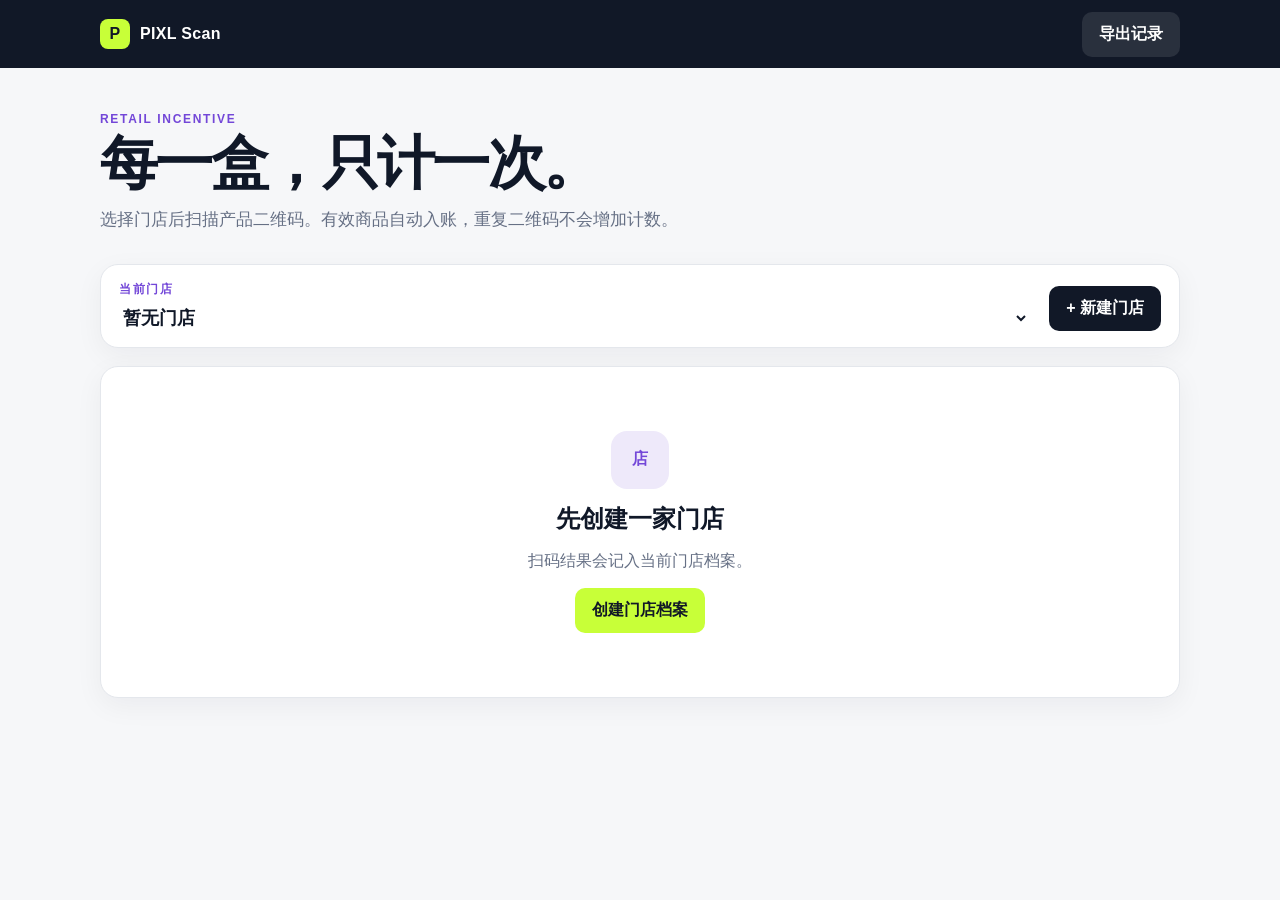
==== 门店扫码.html @ d9645448 "Rename standalone scanner page" ====
<!doctype html>
<html lang="zh-CN">
  <head>
    <meta charset="UTF-8" />
    <meta name="viewport" content="width=device-width, initial-scale=1, viewport-fit=cover" />
    <meta name="theme-color" content="#111827" />
    <title>门店扫码 - 单文件版</title>
    <style>
:root { color-scheme: light; --ink:#101828; --muted:#667085; --line:#e4e7ec; --paper:#fff; --wash:#f6f7f9; --lime:#c8ff38; --purple:#7347d8; --success:#087a52; --danger:#b42318; font-family: Inter, "Segoe UI", "Microsoft YaHei", sans-serif; }
* { box-sizing:border-box; }
body { margin:0; color:var(--ink); background:var(--wash); }
button,input,select { font:inherit; }
button { cursor:pointer; }
.topbar { height:68px; padding:0 max(20px,calc((100vw - 1080px)/2)); display:flex; align-items:center; justify-content:space-between; background:#111827; color:white; }
.brand { display:flex; align-items:center; gap:10px; font-weight:750; letter-spacing:.02em; }
.brand-mark { display:grid; place-items:center; width:30px; height:30px; background:var(--lime); color:#111827; border-radius:8px; font-weight:900; }
.shell { width:min(1080px,calc(100% - 32px)); margin:0 auto; padding:44px 0 72px; }
.hero { max-width:660px; margin-bottom:30px; }
.eyebrow,.label { display:block; margin:0 0 7px; color:var(--purple); font-size:12px; font-weight:800; letter-spacing:.14em; text-transform:uppercase; }
.hero h1 { margin:0 0 12px; font-size:clamp(34px,6vw,58px); line-height:1.05; letter-spacing:-.045em; }
.hero p:last-child { margin:0; color:var(--muted); font-size:17px; line-height:1.65; }
.card { background:var(--paper); border:1px solid var(--line); border-radius:18px; box-shadow:0 8px 28px rgba(16,24,40,.05); }
.store-panel { padding:16px 18px; display:flex; align-items:end; justify-content:space-between; gap:20px; margin-bottom:18px; }
.store-panel>div { flex:1; }
select { width:100%; border:0; padding:2px 30px 2px 0; color:var(--ink); background:transparent; font-weight:750; font-size:18px; outline:none; }
.primary-button,.secondary-button,.quiet-button { border:0; border-radius:10px; padding:12px 17px; font-weight:750; }
.primary-button { color:#111827; background:var(--lime); }
.secondary-button { color:white; background:#111827; }
.quiet-button { color:inherit; background:rgba(255,255,255,.1); }
.full { width:100%; margin-top:12px; padding:15px; }
.empty-state { padding:64px 24px; text-align:center; }
.empty-state h2 { margin:14px 0 6px; }.empty-state p { color:var(--muted); }.empty-icon { margin:auto; display:grid; place-items:center; width:58px; height:58px; border-radius:16px; background:#eee9fa; color:var(--purple); font-weight:800; }
.stats-grid { display:grid; grid-template-columns:repeat(3,1fr); gap:14px; margin-bottom:14px; }
.stat { padding:22px; }.stat span { color:var(--muted); font-size:14px; }.stat strong { display:inline-block; margin:10px 5px 0 0; font-size:36px; letter-spacing:-.04em; }.stat small { color:var(--muted); }
.scanner-card,.records-card { padding:24px; margin-bottom:14px; }
.section-heading { display:flex; justify-content:space-between; align-items:center; gap:14px; margin-bottom:18px; }
.section-heading h2 { margin:0; font-size:22px; }.status-pill { padding:7px 10px; border-radius:999px; color:var(--muted); background:#f2f4f7; font-size:12px; font-weight:750; }.status-pill.live { background:#e7f8ef; color:var(--success); }
.camera-frame { position:relative; overflow:hidden; aspect-ratio:16/9; min-height:260px; border-radius:14px; background:#111827; }
#camera { width:100%; height:100%; object-fit:cover; }
.camera-placeholder { position:absolute; inset:0; display:grid; place-content:center; justify-items:center; color:#d0d5dd; text-align:center; }.camera-placeholder[hidden] { display:none; }.camera-icon { width:54px; height:40px; border:3px solid #98a2b3; border-radius:10px; position:relative; }.camera-icon:before { content:""; position:absolute; width:16px; height:16px; border:3px solid #98a2b3; border-radius:50%; left:16px; top:9px; }.camera-icon:after { content:""; position:absolute; width:20px; height:7px; background:#98a2b3; border-radius:5px 5px 0 0; left:14px; top:-9px; }
.scan-window { pointer-events:none; position:absolute; width:min(58%,280px); aspect-ratio:1; top:50%; left:50%; transform:translate(-50%,-50%); border:2px solid rgba(255,255,255,.28); border-radius:18px; }.scan-window:before,.scan-window:after,.scan-window i:before,.scan-window i:after { content:""; position:absolute; width:32px; height:32px; border-color:var(--lime); border-style:solid; }.scan-window:before { top:-2px; left:-2px; border-width:4px 0 0 4px; border-radius:16px 0 0; }.scan-window:after { top:-2px; right:-2px; border-width:4px 4px 0 0; border-radius:0 16px 0 0; }.scan-window i:before { bottom:-2px; left:-2px; border-width:0 0 4px 4px; border-radius:0 0 0 16px; }.scan-window i:after { bottom:-2px; right:-2px; border-width:0 4px 4px 0; border-radius:0 0 16px; }
.feedback { display:flex; justify-content:space-between; gap:10px; margin-top:12px; padding:13px 15px; border-radius:10px; font-size:14px; }.feedback span { color:inherit; opacity:.8; text-align:right; }.feedback.neutral { background:#f2f4f7; color:var(--muted); }.feedback.success { background:#e7f8ef; color:var(--success); }.feedback.error { background:#feeceb; color:var(--danger); }.feedback.duplicate { background:#fff4dc; color:#92400e; }
.manual-entry { margin-top:13px; color:var(--muted); font-size:13px; }.manual-entry summary { cursor:pointer; }.manual-entry form { display:flex; gap:8px; margin-top:10px; }.manual-entry input { flex:1; min-width:0; border:1px solid var(--line); border-radius:10px; padding:12px; }
.text-button,.close-button { border:0; color:var(--purple); background:transparent; font-weight:700; }.store-meta { margin:-8px 0 18px; color:var(--muted); font-size:14px; }
.table-wrap { overflow-x:auto; } table { width:100%; border-collapse:collapse; font-size:14px; } th { color:var(--muted); font-size:12px; text-align:left; font-weight:650; } th,td { padding:13px 10px; border-bottom:1px solid #f0f1f3; white-space:nowrap; } td strong,td small { display:block; } td small { margin-top:3px; color:var(--muted); }.no-records { padding:28px; color:var(--muted); text-align:center; }
dialog { width:min(520px,calc(100% - 28px)); padding:0; border:0; border-radius:18px; box-shadow:0 24px 70px rgba(16,24,40,.25); } dialog::backdrop { background:rgba(16,24,40,.6); backdrop-filter:blur(3px); } dialog form { padding:26px; }.dialog-heading { display:flex; justify-content:space-between; align-items:flex-start; margin-bottom:20px; }.dialog-heading h2 { margin:0; }.close-button { color:var(--muted); font-size:28px; line-height:1; } dialog label { display:block; margin:13px 0; color:#344054; font-size:13px; font-weight:650; } dialog input { width:100%; margin-top:6px; padding:12px 13px; border:1px solid #d0d5dd; border-radius:9px; outline:none; } dialog input:focus { border-color:var(--purple); box-shadow:0 0 0 3px #eee9fa; }.dialog-actions { display:flex; justify-content:flex-end; gap:10px; margin-top:22px; }.dialog-actions .quiet-button { color:var(--muted); background:#f2f4f7; }.fatal { padding:80px 24px; text-align:center; }
@media (max-width:680px) { .shell { width:min(100% - 22px,1080px); padding-top:28px; }.topbar { padding:0 14px; }.stats-grid { grid-template-columns:1fr 1fr 1fr; gap:8px; }.stat { padding:15px 12px; }.stat strong { font-size:27px; }.stat span { font-size:12px; }.scanner-card,.records-card { padding:16px; }.camera-frame { min-height:300px; aspect-ratio:3/4; }.store-panel { align-items:center; }.store-panel .secondary-button { padding:10px 12px; white-space:nowrap; }.feedback { flex-direction:column; }.feedback span { text-align:left; }.manual-entry form { flex-direction:column; } }

    </style>
  </head>
  <body>
    <header class="topbar">
      <div class="brand"><span class="brand-mark">P</span><span>PIXL Scan</span></div>
      <button id="export-button" class="quiet-button" type="button">导出记录</button>
    </header>

    <main class="shell">
      <section class="hero">
        <p class="eyebrow">RETAIL INCENTIVE</p>
        <h1>每一盒，只计一次。</h1>
        <p>选择门店后扫描产品二维码。有效商品自动入账，重复二维码不会增加计数。</p>
      </section>

      <section class="store-panel card">
        <div>
          <span class="label">当前门店</span>
          <select id="store-select" aria-label="选择门店"></select>
        </div>
        <button id="new-store-button" class="secondary-button" type="button">+ 新建门店</button>
      </section>

      <section id="empty-state" class="empty-state card">
        <div class="empty-icon">店</div>
        <h2>先创建一家门店</h2>
        <p>扫码结果会记入当前门店档案。</p>
        <button id="empty-new-store" class="primary-button" type="button">创建门店档案</button>
      </section>

      <div id="workspace" hidden>
        <section class="stats-grid">
          <article class="stat card"><span>有效扫码</span><strong id="total-count">0</strong><small>盒</small></article>
          <article class="stat card"><span>今日新增</span><strong id="today-count">0</strong><small>盒</small></article>
          <article class="stat card"><span>产品种类</span><strong id="product-count">0</strong><small>类</small></article>
        </section>

        <section class="scanner-card card">
          <div class="section-heading">
            <div><span class="label">二维码扫描</span><h2 id="scanner-title">准备扫描</h2></div>
            <span id="camera-status" class="status-pill">相机未启动</span>
          </div>
          <div class="camera-frame">
            <video id="camera" playsinline muted></video>
            <div class="scan-window" aria-hidden="true"><i></i></div>
            <div id="camera-placeholder" class="camera-placeholder">
              <div class="camera-icon"></div><p>点击下方按钮开启后置相机</p>
            </div>
          </div>
          <div id="scan-feedback" class="feedback neutral" role="status">等待扫码</div>
          <button id="camera-button" class="primary-button full" type="button">开启相机扫码</button>
          <details class="manual-entry">
            <summary>无法使用相机？手动输入测试</summary>
            <form id="manual-form">
              <input id="manual-code" autocomplete="off" maxlength="100" placeholder="输入二维码完整内容" />
              <button class="secondary-button" type="submit">验证并计数</button>
            </form>
          </details>
        </section>

        <section class="card records-card">
          <div class="section-heading">
            <div><span class="label">门店档案</span><h2 id="store-name">扫码记录</h2></div>
            <button id="edit-store-button" class="text-button" type="button">编辑资料</button>
          </div>
          <div id="store-meta" class="store-meta"></div>
          <div class="table-wrap">
            <table>
              <thead><tr><th>时间</th><th>产品</th><th>口味</th><th>二维码尾号</th></tr></thead>
              <tbody id="scan-list"></tbody>
            </table>
          </div>
          <p id="no-records" class="no-records">这家门店还没有有效扫码。</p>
        </section>
      </div>
    </main>

    <dialog id="store-dialog">
      <form id="store-form" method="dialog">
        <div class="dialog-heading"><div><span class="label">门店档案</span><h2 id="dialog-title">新建门店</h2></div><button class="close-button" value="cancel" aria-label="关闭">×</button></div>
        <input id="store-id" type="hidden" />
        <label>门店名称 *<input id="store-name-input" required maxlength="80" placeholder="例如：Soho Vape Store" /></label>
        <label>门店编号<input id="store-code-input" maxlength="40" placeholder="例如：UK-001" /></label>
        <label>地址<input id="store-address-input" maxlength="160" placeholder="门店地址" /></label>
        <label>联系人<input id="store-contact-input" maxlength="80" placeholder="姓名或电话" /></label>
        <div class="dialog-actions"><button class="quiet-button" value="cancel" type="button" id="cancel-store">取消</button><button class="primary-button" type="submit">保存档案</button></div>
      </form>
    </dialog>

    <script>
const EMBEDDED_CATALOG = {
  "generatedFrom": "PIXL UK [Jun 26] Code.xlsx",
  "generatedAt": "2026-06-20T14:41:57.608Z",
  "models": {
    "P8W03": "PIXL 8K Wet Kit",
    "P8T03": "PIXL 8K Tank Kit",
    "PDW02": "PIXL DUO Wet Kit",
    "PDT02": "PIXL DUO Tank Kit",
    "PNS24": "PIXL Nicotine Salt(20mg)",
    "PNS14": "PIXL Nicotine Salt(10mg)",
    "PNS54": "PIXL Nicotine Salt(5mg)",
    "P5W05": "PIXL 5K Wet Kit",
    "P5T05": "PIXL 5K Tank Kit",
    "P5D05": "PIXL 5K Dry Kit"
  },
  "rules": [
    {
      "productCode": "P5D05",
      "flavorCode": "CO3",
      "flavorName": "Cosmic Orange"
    },
    {
      "productCode": "P5D05",
      "flavorCode": "GP2",
      "flavorName": "Galaxy Purple"
    },
    {
      "productCode": "P5D05",
      "flavorCode": "MB1",
      "flavorName": "Midnight Black"
    },
    {
      "productCode": "P5D05",
      "flavorCode": "SG6",
      "flavorName": "Space Grey"
    },
    {
      "productCode": "P5D05",
      "flavorCode": "SR5",
      "flavorName": "Sunset Red"
    },
    {
      "productCode": "P5D05",
      "flavorCode": "TB4",
      "flavorName": "Twilight Blue"
    },
    {
      "productCode": "P5T05",
      "flavorCode": "N^S",
      "flavorName": "Blue Razz GB"
    },
    {
      "productCode": "P5T05",
      "flavorCode": "N^*",
      "flavorName": "Blueberry Raspberry"
    },
    {
      "productCode": "P5T05",
      "flavorCode": "N_^",
      "flavorName": "Blueberry Sour Razz"
    },
    {
      "productCode": "P5T05",
      "flavorCode": "OU%",
      "flavorName": "Cherry Ice"
    },
    {
      "productCode": "P5T05",
      "flavorCode": "RY#",
      "flavorName": "Fresh Mint"
    },
    {
      "productCode": "P5T05",
      "flavorCode": "T[@",
      "flavorName": "Hawaiian Oasis"
    },
    {
      "productCode": "P5T05",
      "flavorCode": "TT$",
      "flavorName": "Huba Huba"
    },
    {
      "productCode": "P5T05",
      "flavorCode": "V\\@",
      "flavorName": "Juicy Peach"
    },
    {
      "productCode": "P5T05",
      "flavorCode": "XX&",
      "flavorName": "Lemon Lime"
    },
    {
      "productCode": "P5T05",
      "flavorCode": "YN$",
      "flavorName": "Mr Blue"
    },
    {
      "productCode": "P5T05",
      "flavorCode": "\\U#",
      "flavorName": "Pineapple Ice"
    },
    {
      "productCode": "P5T05",
      "flavorCode": "^O^",
      "flavorName": "Rainbow Candy"
    },
    {
      "productCode": "P5T05",
      "flavorCode": "_N^",
      "flavorName": "Strawberry Burst"
    },
    {
      "productCode": "P5T05",
      "flavorCode": "_TT",
      "flavorName": "Strawberry Huba Huba"
    },
    {
      "productCode": "P5T05",
      "flavorCode": "_^O",
      "flavorName": "Strawberry Raspberry Cherry"
    },
    {
      "productCode": "P5T05",
      "flavorCode": "_^U",
      "flavorName": "Strawberry Raspberry Ice"
    },
    {
      "productCode": "P5W05",
      "flavorCode": "N^S",
      "flavorName": "Blue Razz GB"
    },
    {
      "productCode": "P5W05",
      "flavorCode": "N^*",
      "flavorName": "Blueberry Raspberry"
    },
    {
      "productCode": "P5W05",
      "flavorCode": "N_^",
      "flavorName": "Blueberry Sour Razz"
    },
    {
      "productCode": "P5W05",
      "flavorCode": "OU%",
      "flavorName": "Cherry Ice"
    },
    {
      "productCode": "P5W05",
      "flavorCode": "RY#",
      "flavorName": "Fresh Mint"
    },
    {
      "productCode": "P5W05",
      "flavorCode": "TT$",
      "flavorName": "Huba Huba"
    },
    {
      "productCode": "P5W05",
      "flavorCode": "XX&",
      "flavorName": "Lemon Lime"
    },
    {
      "productCode": "P5W05",
      "flavorCode": "\\U#",
      "flavorName": "Pineapple Ice"
    },
    {
      "productCode": "P5W05",
      "flavorCode": "^O^",
      "flavorName": "Rainbow Candy"
    },
    {
      "productCode": "P5W05",
      "flavorCode": "_TT",
      "flavorName": "Strawberry Huba Huba"
    },
    {
      "productCode": "P8T03",
      "flavorCode": "NO$",
      "flavorName": "Black Cherry"
    },
    {
      "productCode": "P8T03",
      "flavorCode": "NOO",
      "flavorName": "Blue Cherry Cranberry"
    },
    {
      "productCode": "P8T03",
      "flavorCode": "NY^",
      "flavorName": "Blue Magic"
    },
    {
      "productCode": "P8T03",
      "flavorCode": "N^B",
      "flavorName": "Blue Razz Cherry"
    },
    {
      "productCode": "P8T03",
      "flavorCode": "N^A",
      "flavorName": "Blue Razz Chew"
    },
    {
      "productCode": "P8T03",
      "flavorCode": "N^O",
      "flavorName": "Blue Razz Cotton"
    },
    {
      "productCode": "P8T03",
      "flavorCode": "N^X",
      "flavorName": "Blue Razz Lemonade"
    },
    {
      "productCode": "P8T03",
      "flavorCode": "N^*",
      "flavorName": "Blueberry Raspberry"
    },
    {
      "productCode": "P8T03",
      "flavorCode": "N_^",
      "flavorName": "Blueberry Sour Razz"
    },
    {
      "productCode": "P8T03",
      "flavorCode": "OU%",
      "flavorName": "Cherry Ice"
    },
    {
      "productCode": "P8T03",
      "flavorCode": "OX*",
      "flavorName": "cherry lemonade"
    },
    {
      "productCode": "P8T03",
      "flavorCode": "O\\*",
      "flavorName": "Cherry Pop"
    },
    {
      "productCode": "P8T03",
      "flavorCode": "O_^",
      "flavorName": "cherry sour raspberry"
    },
    {
      "productCode": "P8T03",
      "flavorCode": "OX&",
      "flavorName": "Cola Lime"
    },
    {
      "productCode": "P8T03",
      "flavorCode": "PM^",
      "flavorName": "Double Apple"
    },
    {
      "productCode": "P8T03",
      "flavorCode": "RY#",
      "flavorName": "Fresh Mint"
    },
    {
      "productCode": "P8T03",
      "flavorCode": "T[@",
      "flavorName": "Hawaiian Oasis"
    },
    {
      "productCode": "P8T03",
      "flavorCode": "TN%",
      "flavorName": "Hub Bub"
    },
    {
      "productCode": "P8T03",
      "flavorCode": "V\\@",
      "flavorName": "Juicy Peach"
    },
    {
      "productCode": "P8T03",
      "flavorCode": "XMX",
      "flavorName": "Lemon & Lime"
    },
    {
      "productCode": "P8T03",
      "flavorCode": "YU&",
      "flavorName": "Mango Ice"
    },
    {
      "productCode": "P8T03",
      "flavorCode": "\\\\%",
      "flavorName": "Paradise Punch"
    },
    {
      "productCode": "P8T03",
      "flavorCode": "\\U#",
      "flavorName": "Pineapple Ice"
    },
    {
      "productCode": "P8T03",
      "flavorCode": "\\X*",
      "flavorName": "Pink Lemonade"
    },
    {
      "productCode": "P8T03",
      "flavorCode": "\\^(",
      "flavorName": "Pink Razz"
    },
    {
      "productCode": "P8T03",
      "flavorCode": "\\P$",
      "flavorName": "PIXL Dust"
    },
    {
      "productCode": "P8T03",
      "flavorCode": "\\P(",
      "flavorName": "Purple Dream"
    },
    {
      "productCode": "P8T03",
      "flavorCode": "^^*",
      "flavorName": "Rainbow Rush"
    },
    {
      "productCode": "P8T03",
      "flavorCode": "^c(",
      "flavorName": "Raspberry Watermelon"
    },
    {
      "productCode": "P8T03",
      "flavorCode": "_^^",
      "flavorName": "Sakura Raspberry"
    },
    {
      "productCode": "P8T03",
      "flavorCode": "_OM",
      "flavorName": "sour cherry apple"
    },
    {
      "productCode": "P8T03",
      "flavorCode": "_\\Y",
      "flavorName": "sour pineapple mango"
    },
    {
      "productCode": "P8T03",
      "flavorCode": "_$Y",
      "flavorName": "SPEARMINT"
    },
    {
      "productCode": "P8T03",
      "flavorCode": "_(]",
      "flavorName": "Starmix"
    },
    {
      "productCode": "P8T03",
      "flavorCode": "_N^",
      "flavorName": "Strawberry Burst"
    },
    {
      "productCode": "P8T03",
      "flavorCode": "_WN",
      "flavorName": "Strawberry Kiwi Bubba"
    },
    {
      "productCode": "P8T03",
      "flavorCode": "_W^",
      "flavorName": "Strawberry Kiwi Razz"
    },
    {
      "productCode": "P8T03",
      "flavorCode": "_c$",
      "flavorName": "Strawberry Watermelon"
    },
    {
      "productCode": "P8T03",
      "flavorCode": "8c&",
      "flavorName": "Tropical Wave"
    },
    {
      "productCode": "P8T03",
      "flavorCode": "cU^",
      "flavorName": "Watermelon Ice"
    },
    {
      "productCode": "P8W03",
      "flavorCode": "NO$",
      "flavorName": "Black Cherry"
    },
    {
      "productCode": "P8W03",
      "flavorCode": "NOO",
      "flavorName": "Blue Cherry Cranberry"
    },
    {
      "productCode": "P8W03",
      "flavorCode": "NY^",
      "flavorName": "Blue Magic"
    },
    {
      "productCode": "P8W03",
      "flavorCode": "N^B",
      "flavorName": "Blue Razz Cherry"
    },
    {
      "productCode": "P8W03",
      "flavorCode": "N^A",
      "flavorName": "Blue Razz Chew"
    },
    {
      "productCode": "P8W03",
      "flavorCode": "N^O",
      "flavorName": "Blue Razz Cotton"
    },
    {
      "productCode": "P8W03",
      "flavorCode": "N^X",
      "flavorName": "Blue Razz Lemonade"
    },
    {
      "productCode": "P8W03",
      "flavorCode": "N^*",
      "flavorName": "Blueberry Raspberry"
    },
    {
      "productCode": "P8W03",
      "flavorCode": "N_^",
      "flavorName": "Blueberry Sour Razz"
    },
    {
      "productCode": "P8W03",
      "flavorCode": "OU%",
      "flavorName": "Cherry Ice"
    },
    {
      "productCode": "P8W03",
      "flavorCode": "OX*",
      "flavorName": "cherry lemonade"
    },
    {
      "productCode": "P8W03",
      "flavorCode": "O\\*",
      "flavorName": "Cherry Pop"
    },
    {
      "productCode": "P8W03",
      "flavorCode": "O_^",
      "flavorName": "cherry sour raspberry"
    },
    {
      "productCode": "P8W03",
      "flavorCode": "OX&",
      "flavorName": "Cola Lime"
    },
    {
      "productCode": "P8W03",
      "flavorCode": "PM^",
      "flavorName": "Double Apple"
    },
    {
      "productCode": "P8W03",
      "flavorCode": "RY#",
      "flavorName": "Fresh Mint"
    },
    {
      "productCode": "P8W03",
      "flavorCode": "T[@",
      "flavorName": "Hawaiian Oasis"
    },
    {
      "productCode": "P8W03",
      "flavorCode": "TN%",
      "flavorName": "Hub Bub"
    },
    {
      "productCode": "P8W03",
      "flavorCode": "V\\@",
      "flavorName": "Juicy Peach"
    },
    {
      "productCode": "P8W03",
      "flavorCode": "XMX",
      "flavorName": "Lemon & Lime"
    },
    {
      "productCode": "P8W03",
      "flavorCode": "YU&",
      "flavorName": "Mango Ice"
    },
    {
      "productCode": "P8W03",
      "flavorCode": "\\\\%",
      "flavorName": "Paradise Punch"
    },
    {
      "productCode": "P8W03",
      "flavorCode": "\\U#",
      "flavorName": "Pineapple Ice"
    },
    {
      "productCode": "P8W03",
      "flavorCode": "\\X*",
      "flavorName": "Pink Lemonade"
    },
    {
      "productCode": "P8W03",
      "flavorCode": "\\^(",
      "flavorName": "Pink Razz"
    },
    {
      "productCode": "P8W03",
      "flavorCode": "\\P$",
      "flavorName": "PIXL Dust"
    },
    {
      "productCode": "P8W03",
      "flavorCode": "\\P(",
      "flavorName": "Purple Dream"
    },
    {
      "productCode": "P8W03",
      "flavorCode": "^^*",
      "flavorName": "Rainbow Rush"
    },
    {
      "productCode": "P8W03",
      "flavorCode": "^c(",
      "flavorName": "Raspberry Watermelon"
    },
    {
      "productCode": "P8W03",
      "flavorCode": "_^^",
      "flavorName": "Sakura Raspberry"
    },
    {
      "productCode": "P8W03",
      "flavorCode": "_OM",
      "flavorName": "sour cherry apple"
    },
    {
      "productCode": "P8W03",
      "flavorCode": "_\\Y",
      "flavorName": "sour pineapple mango"
    },
    {
      "productCode": "P8W03",
      "flavorCode": "_$Y",
      "flavorName": "SPEARMINT"
    },
    {
      "productCode": "P8W03",
      "flavorCode": "_(]",
      "flavorName": "Starmix"
    },
    {
      "productCode": "P8W03",
      "flavorCode": "_N^",
      "flavorName": "Strawberry Burst"
    },
    {
      "productCode": "P8W03",
      "flavorCode": "_WN",
      "flavorName": "Strawberry Kiwi Bubba"
    },
    {
      "productCode": "P8W03",
      "flavorCode": "_W^",
      "flavorName": "Strawberry Kiwi Razz"
    },
    {
      "productCode": "P8W03",
      "flavorCode": "_c$",
      "flavorName": "Strawberry Watermelon"
    },
    {
      "productCode": "P8W03",
      "flavorCode": "8c&",
      "flavorName": "Tropical Wave"
    },
    {
      "productCode": "P8W03",
      "flavorCode": "cU^",
      "flavorName": "Watermelon Ice"
    },
    {
      "productCode": "PDT02",
      "flavorCode": "N!X",
      "flavorName": "Berry Edition"
    },
    {
      "productCode": "PDT02",
      "flavorCode": "N&]",
      "flavorName": "Blue Edition"
    },
    {
      "productCode": "PDT02",
      "flavorCode": "N^$",
      "flavorName": "Blueberry Razz"
    },
    {
      "productCode": "PDT02",
      "flavorCode": "O(W",
      "flavorName": "Cherry Edition"
    },
    {
      "productCode": "PDT02",
      "flavorCode": "O_^",
      "flavorName": "Cherry Sour Raspberry"
    },
    {
      "productCode": "PDT02",
      "flavorCode": "R*^",
      "flavorName": "Fantasy Edition"
    },
    {
      "productCode": "PDT02",
      "flavorCode": "XX&",
      "flavorName": "Lemon Lime"
    },
    {
      "productCode": "PDT02",
      "flavorCode": "X)d",
      "flavorName": "Lemonade Edition"
    },
    {
      "productCode": "PDT02",
      "flavorCode": "X$T",
      "flavorName": "Lime Edition"
    },
    {
      "productCode": "PDT02",
      "flavorCode": "Y@f",
      "flavorName": "Mint Edition"
    },
    {
      "productCode": "PDT02",
      "flavorCode": "\\*V",
      "flavorName": "Pineapple Edition"
    },
    {
      "productCode": "PDT02",
      "flavorCode": "\\U#",
      "flavorName": "Pineapple Ice"
    },
    {
      "productCode": "PDT02",
      "flavorCode": "\\%S",
      "flavorName": "Pink Edition"
    },
    {
      "productCode": "PDT02",
      "flavorCode": "\\#Z",
      "flavorName": "Purple Edition"
    },
    {
      "productCode": "PDT02",
      "flavorCode": "^!8",
      "flavorName": "Raspberry Edition"
    },
    {
      "productCode": "PDT02",
      "flavorCode": "^&P",
      "flavorName": "Red Edition"
    },
    {
      "productCode": "PDT02",
      "flavorCode": "_@Y",
      "flavorName": "Strawberry Edition"
    },
    {
      "productCode": "PDT02",
      "flavorCode": "8(_",
      "flavorName": "Tropical Edition"
    },
    {
      "productCode": "PDT02",
      "flavorCode": "c^\\",
      "flavorName": "Watermelon Edition"
    },
    {
      "productCode": "PDT02",
      "flavorCode": "cU^",
      "flavorName": "Watermelon Ice"
    },
    {
      "productCode": "PDT02",
      "flavorCode": "e$b",
      "flavorName": "Yellow Edition"
    },
    {
      "productCode": "PDW02",
      "flavorCode": "N!X",
      "flavorName": "Berry Edition"
    },
    {
      "productCode": "PDW02",
      "flavorCode": "N&]",
      "flavorName": "Blue Edition"
    },
    {
      "productCode": "PDW02",
      "flavorCode": "N^$",
      "flavorName": "Blueberry Razz"
    },
    {
      "productCode": "PDW02",
      "flavorCode": "O(W",
      "flavorName": "Cherry Edition"
    },
    {
      "productCode": "PDW02",
      "flavorCode": "O_^",
      "flavorName": "Cherry Sour Raspberry"
    },
    {
      "productCode": "PDW02",
      "flavorCode": "R*^",
      "flavorName": "Fantasy Edition"
    },
    {
      "productCode": "PDW02",
      "flavorCode": "XX&",
      "flavorName": "Lemon Lime"
    },
    {
      "productCode": "PDW02",
      "flavorCode": "X)d",
      "flavorName": "Lemonade Edition"
    },
    {
      "productCode": "PDW02",
      "flavorCode": "X$T",
      "flavorName": "Lime Edition"
    },
    {
      "productCode": "PDW02",
      "flavorCode": "Y@f",
      "flavorName": "Mint Edition"
    },
    {
      "productCode": "PDW02",
      "flavorCode": "\\*V",
      "flavorName": "Pineapple Edition"
    },
    {
      "productCode": "PDW02",
      "flavorCode": "\\U#",
      "flavorName": "Pineapple Ice"
    },
    {
      "productCode": "PDW02",
      "flavorCode": "\\%S",
      "flavorName": "Pink Edition"
    },
    {
      "productCode": "PDW02",
      "flavorCode": "\\#Z",
      "flavorName": "Purple Edition"
    },
    {
      "productCode": "PDW02",
      "flavorCode": "^!8",
      "flavorName": "Raspberry Edition"
    },
    {
      "productCode": "PDW02",
      "flavorCode": "^&P",
      "flavorName": "Red Edition"
    },
    {
      "productCode": "PDW02",
      "flavorCode": "_@Y",
      "flavorName": "Strawberry Edition"
    },
    {
      "productCode": "PDW02",
      "flavorCode": "8(_",
      "flavorName": "Tropical Edition"
    },
    {
      "productCode": "PDW02",
      "flavorCode": "c^\\",
      "flavorName": "Watermelon Edition"
    },
    {
      "productCode": "PDW02",
      "flavorCode": "cU^",
      "flavorName": "Watermelon Ice"
    },
    {
      "productCode": "PDW02",
      "flavorCode": "e$b",
      "flavorName": "Yellow Edition"
    },
    {
      "productCode": "PNS14",
      "flavorCode": "NU(",
      "flavorName": "Banana ice"
    },
    {
      "productCode": "PNS14",
      "flavorCode": "NN^",
      "flavorName": "black blueberry"
    },
    {
      "productCode": "PNS14",
      "flavorCode": "NY&",
      "flavorName": "Blackcurrant Menthol"
    },
    {
      "productCode": "PNS14",
      "flavorCode": "N^O",
      "flavorName": "Blue Razz Cherry"
    },
    {
      "productCode": "PNS14",
      "flavorCode": "N^S",
      "flavorName": "Blue Razz Gummy"
    },
    {
      "productCode": "PNS14",
      "flavorCode": "N^X",
      "flavorName": "Blue Razz Lemonade"
    },
    {
      "productCode": "PNS14",
      "flavorCode": "N_^",
      "flavorName": "Blue Sour Raspberry"
    },
    {
      "productCode": "PNS14",
      "flavorCode": "N^*",
      "flavorName": "Blueberry Raspberry"
    },
    {
      "productCode": "PNS14",
      "flavorCode": "OU%",
      "flavorName": "Cherry Ice"
    },
    {
      "productCode": "PNS14",
      "flavorCode": "O_^",
      "flavorName": "cherry sour raspberry"
    },
    {
      "productCode": "PNS14",
      "flavorCode": "OX&",
      "flavorName": "Cola Lime"
    },
    {
      "productCode": "PNS14",
      "flavorCode": "POU",
      "flavorName": "Dark cherry ice"
    },
    {
      "productCode": "PNS14",
      "flavorCode": "RO%",
      "flavorName": "fizzy cherry"
    },
    {
      "productCode": "PNS14",
      "flavorCode": "RY#",
      "flavorName": "Fresh Mint"
    },
    {
      "productCode": "PNS14",
      "flavorCode": "S&Y",
      "flavorName": "Grape"
    },
    {
      "productCode": "PNS14",
      "flavorCode": "SN(",
      "flavorName": "Grape Berry"
    },
    {
      "productCode": "PNS14",
      "flavorCode": "SN^",
      "flavorName": "gummy bear"
    },
    {
      "productCode": "PNS14",
      "flavorCode": "TN%",
      "flavorName": "Hub bub"
    },
    {
      "productCode": "PNS14",
      "flavorCode": "V\\@",
      "flavorName": "Juicy Peach"
    },
    {
      "productCode": "PNS14",
      "flavorCode": "XX&",
      "flavorName": "Lemon Lime"
    },
    {
      "productCode": "PNS14",
      "flavorCode": "Y*]",
      "flavorName": "Menthol"
    },
    {
      "productCode": "PNS14",
      "flavorCode": "YN$",
      "flavorName": "Mr blue"
    },
    {
      "productCode": "PNS14",
      "flavorCode": "[%W",
      "flavorName": "oasis"
    },
    {
      "productCode": "PNS14",
      "flavorCode": "\\U#",
      "flavorName": "Pineapple Ice"
    },
    {
      "productCode": "PNS14",
      "flavorCode": "^^&",
      "flavorName": "Rhubarb Raspberry"
    },
    {
      "productCode": "PNS14",
      "flavorCode": "_UO",
      "flavorName": "strawberry ice cream"
    },
    {
      "productCode": "PNS14",
      "flavorCode": "_^O",
      "flavorName": "strawberry raspberry cherry"
    },
    {
      "productCode": "PNS14",
      "flavorCode": "_c$",
      "flavorName": "Strawberry Watermelon"
    },
    {
      "productCode": "PNS14",
      "flavorCode": "8Y$",
      "flavorName": "Triple Mango"
    },
    {
      "productCode": "PNS14",
      "flavorCode": "cU^",
      "flavorName": "Watermelon Ice"
    },
    {
      "productCode": "PNS24",
      "flavorCode": "NU(",
      "flavorName": "Banana ice"
    },
    {
      "productCode": "PNS24",
      "flavorCode": "NN^",
      "flavorName": "black blueberry"
    },
    {
      "productCode": "PNS24",
      "flavorCode": "NY&",
      "flavorName": "Blackcurrant Menthol"
    },
    {
      "productCode": "PNS24",
      "flavorCode": "N^O",
      "flavorName": "Blue Razz Cherry"
    },
    {
      "productCode": "PNS24",
      "flavorCode": "N^S",
      "flavorName": "Blue Razz Gummy"
    },
    {
      "productCode": "PNS24",
      "flavorCode": "N^X",
      "flavorName": "Blue Razz Lemonade"
    },
    {
      "productCode": "PNS24",
      "flavorCode": "N_^",
      "flavorName": "Blue Sour Raspberry"
    },
    {
      "productCode": "PNS24",
      "flavorCode": "N^*",
      "flavorName": "Blueberry Raspberry"
    },
    {
      "productCode": "PNS24",
      "flavorCode": "OU%",
      "flavorName": "Cherry Ice"
    },
    {
      "productCode": "PNS24",
      "flavorCode": "O_^",
      "flavorName": "cherry sour raspberry"
    },
    {
      "productCode": "PNS24",
      "flavorCode": "OX&",
      "flavorName": "Cola Lime"
    },
    {
      "productCode": "PNS24",
      "flavorCode": "POU",
      "flavorName": "Dark cherry ice"
    },
    {
      "productCode": "PNS24",
      "flavorCode": "RO%",
      "flavorName": "fizzy cherry"
    },
    {
      "productCode": "PNS24",
      "flavorCode": "RY#",
      "flavorName": "Fresh Mint"
    },
    {
      "productCode": "PNS24",
      "flavorCode": "S&Y",
      "flavorName": "Grape"
    },
    {
      "productCode": "PNS24",
      "flavorCode": "SN(",
      "flavorName": "Grape Berry"
    },
    {
      "productCode": "PNS24",
      "flavorCode": "SN^",
      "flavorName": "gummy bear"
    },
    {
      "productCode": "PNS24",
      "flavorCode": "TN%",
      "flavorName": "Hub bub"
    },
    {
      "productCode": "PNS24",
      "flavorCode": "V\\@",
      "flavorName": "Juicy Peach"
    },
    {
      "productCode": "PNS24",
      "flavorCode": "XX&",
      "flavorName": "Lemon Lime"
    },
    {
      "productCode": "PNS24",
      "flavorCode": "Y*]",
      "flavorName": "Menthol"
    },
    {
      "productCode": "PNS24",
      "flavorCode": "YN$",
      "flavorName": "Mr blue"
    },
    {
      "productCode": "PNS24",
      "flavorCode": "[%W",
      "flavorName": "oasis"
    },
    {
      "productCode": "PNS24",
      "flavorCode": "\\U#",
      "flavorName": "Pineapple Ice"
    },
    {
      "productCode": "PNS24",
      "flavorCode": "^^&",
      "flavorName": "Rhubarb Raspberry"
    },
    {
      "productCode": "PNS24",
      "flavorCode": "_UO",
      "flavorName": "strawberry ice cream"
    },
    {
      "productCode": "PNS24",
      "flavorCode": "_^O",
      "flavorName": "strawberry raspberry cherry"
    },
    {
      "productCode": "PNS24",
      "flavorCode": "_c$",
      "flavorName": "Strawberry Watermelon"
    },
    {
      "productCode": "PNS24",
      "flavorCode": "8Y$",
      "flavorName": "Triple Mango"
    },
    {
      "productCode": "PNS24",
      "flavorCode": "cU^",
      "flavorName": "Watermelon Ice"
    }
  ]
};
const DB_NAME = "pixl-retail-scan";
const DB_VERSION = 1;

function requestResult(request) {
  return new Promise((resolve, reject) => {
    request.onsuccess = () => resolve(request.result);
    request.onerror = () => reject(request.error);
  });
}

async function openDatabase() {
  const request = indexedDB.open(DB_NAME, DB_VERSION);
  request.onupgradeneeded = () => {
    const db = request.result;
    const stores = db.createObjectStore("stores", { keyPath: "id" });
    stores.createIndex("name", "name");
    const scans = db.createObjectStore("scans", { keyPath: "code" });
    scans.createIndex("storeId", "storeId");
    scans.createIndex("scannedAt", "scannedAt");
  };
  return requestResult(request);
}

function getAll(db, storeName) {
  return requestResult(db.transaction(storeName).objectStore(storeName).getAll());
}

function put(db, storeName, value) {
  return requestResult(db.transaction(storeName, "readwrite").objectStore(storeName).put(value));
}

function add(db, storeName, value) {
  return requestResult(db.transaction(storeName, "readwrite").objectStore(storeName).add(value));
}

function get(db, storeName, key) {
  return requestResult(db.transaction(storeName).objectStore(storeName).get(key));
}

function getByIndex(db, storeName, indexName, key) {
  return requestResult(db.transaction(storeName).objectStore(storeName).index(indexName).getAll(key));
}

const QR_LENGTH = 28;

function createRuleIndex(catalog) {
  return new Map(catalog.rules.map((rule) => [`${rule.productCode}\u0000${rule.flavorCode}`, rule]));
}

function parseQr(rawValue, catalog, now = new Date()) {
  const value = String(rawValue ?? "").replace(/[\r\n]+$/g, "");
  if (value.length !== QR_LENGTH) return { valid: false, reason: `二维码应为 ${QR_LENGTH} 位，当前为 ${value.length} 位` };

  const productCode = value.slice(0, 5);
  const uniqueCode = value.slice(5, 11);
  const flavorCode = value.slice(11, 14);
  const timeCode = value.slice(14, 28);
  if (!/^[\x20-\x7E]{6}$/.test(uniqueCode)) return { valid: false, reason: "6 位唯一码含有非 ASCII 字符" };
  if (!/^\d{14}$/.test(timeCode)) return { valid: false, reason: "时间码必须为 14 位数字" };

  const match = createRuleIndex(catalog).get(`${productCode}\u0000${flavorCode}`);
  if (!match) return { valid: false, reason: "产品码与口味码不在编码表中" };

  const year = Number(timeCode.slice(0, 4));
  const month = Number(timeCode.slice(4, 6));
  const day = Number(timeCode.slice(6, 8));
  const hour = Number(timeCode.slice(8, 10));
  const minute = Number(timeCode.slice(10, 12));
  const second = Number(timeCode.slice(12, 14));
  const timestamp = new Date(year, month - 1, day, hour, minute, second);
  const exact = timestamp.getFullYear() === year && timestamp.getMonth() === month - 1 && timestamp.getDate() === day && timestamp.getHours() === hour && timestamp.getMinutes() === minute && timestamp.getSeconds() === second;
  if (!exact || year < 2020 || timestamp.getTime() > now.getTime() + 24 * 60 * 60 * 1000) {
    return { valid: false, reason: "生产时间码不是有效日期" };
  }

  return {
    valid: true,
    value,
    productCode,
    uniqueCode,
    flavorCode,
    timeCode,
    producedAt: timestamp.toISOString(),
    productName: catalog.models[productCode] ?? productCode,
    flavorName: match.flavorName || flavorCode,
  };
}


const $ = (selector) => document.querySelector(selector);
const elements = {
  storeSelect: $("#store-select"), empty: $("#empty-state"), workspace: $("#workspace"), dialog: $("#store-dialog"),
  storeForm: $("#store-form"), storeId: $("#store-id"), nameInput: $("#store-name-input"), codeInput: $("#store-code-input"),
  addressInput: $("#store-address-input"), contactInput: $("#store-contact-input"), dialogTitle: $("#dialog-title"),
  total: $("#total-count"), today: $("#today-count"), products: $("#product-count"), storeName: $("#store-name"),
  storeMeta: $("#store-meta"), scanList: $("#scan-list"), noRecords: $("#no-records"), video: $("#camera"),
  cameraButton: $("#camera-button"), cameraStatus: $("#camera-status"), cameraPlaceholder: $("#camera-placeholder"),
  feedback: $("#scan-feedback"), manualForm: $("#manual-form"), manualCode: $("#manual-code"),
};

let db;
let catalog;
let stores = [];
let currentStoreId = localStorage.getItem("pixl-current-store") || "";
let stream = null;
let detector = null;
let scanning = false;
let lastDetected = { code: "", at: 0 };

async function init() {
  db = await openDatabase(); catalog = EMBEDDED_CATALOG;
  bindEvents();
  await refreshStores();
}

function bindEvents() {
  $("#new-store-button").addEventListener("click", () => openStoreDialog());
  $("#empty-new-store").addEventListener("click", () => openStoreDialog());
  $("#edit-store-button").addEventListener("click", editCurrentStore);
  $("#cancel-store").addEventListener("click", () => elements.dialog.close());
  elements.storeForm.addEventListener("submit", saveStore);
  elements.storeSelect.addEventListener("change", async () => {
    currentStoreId = elements.storeSelect.value;
    localStorage.setItem("pixl-current-store", currentStoreId);
    await renderCurrentStore();
  });
  elements.cameraButton.addEventListener("click", toggleCamera);
  elements.manualForm.addEventListener("submit", async (event) => {
    event.preventDefault();
    await handleCode(elements.manualCode.value);
    elements.manualCode.select();
  });
  $("#export-button").addEventListener("click", exportRecords);
  window.addEventListener("pagehide", stopCamera);
}

async function refreshStores() {
  stores = (await getAll(db, "stores")).sort((a, b) => a.name.localeCompare(b.name));
  if (!stores.some((store) => store.id === currentStoreId)) currentStoreId = stores[0]?.id || "";
  elements.storeSelect.innerHTML = stores.length
    ? stores.map((store) => `<option value="${escapeHtml(store.id)}">${escapeHtml(store.name)}</option>`).join("")
    : '<option value="">暂无门店</option>';
  elements.storeSelect.value = currentStoreId;
  elements.empty.hidden = stores.length > 0;
  elements.workspace.hidden = stores.length === 0;
  await renderCurrentStore();
}

function openStoreDialog(store = null) {
  elements.dialogTitle.textContent = store ? "编辑门店" : "新建门店";
  elements.storeId.value = store?.id || "";
  elements.nameInput.value = store?.name || "";
  elements.codeInput.value = store?.code || "";
  elements.addressInput.value = store?.address || "";
  elements.contactInput.value = store?.contact || "";
  elements.dialog.showModal();
  elements.nameInput.focus();
}

async function saveStore(event) {
  event.preventDefault();
  const existing = stores.find((store) => store.id === elements.storeId.value);
  const store = {
    id: existing?.id || crypto.randomUUID(),
    name: elements.nameInput.value.trim(),
    code: elements.codeInput.value.trim(),
    address: elements.addressInput.value.trim(),
    contact: elements.contactInput.value.trim(),
    createdAt: existing?.createdAt || new Date().toISOString(),
    updatedAt: new Date().toISOString(),
  };
  if (!store.name) return;
  await put(db, "stores", store);
  currentStoreId = store.id;
  localStorage.setItem("pixl-current-store", currentStoreId);
  elements.dialog.close();
  await refreshStores();
}

function editCurrentStore() {
  const store = stores.find((item) => item.id === currentStoreId);
  if (store) openStoreDialog(store);
}

async function renderCurrentStore() {
  if (!currentStoreId || !db) return;
  const store = stores.find((item) => item.id === currentStoreId);
  const scans = (await getByIndex(db, "scans", "storeId", currentStoreId)).sort((a, b) => b.scannedAt.localeCompare(a.scannedAt));
  elements.storeName.textContent = store.name;
  elements.storeMeta.textContent = [store.code, store.address, store.contact].filter(Boolean).join(" · ") || "尚未填写门店详情";
  elements.total.textContent = scans.length.toLocaleString("zh-CN");
  const todayKey = new Date().toLocaleDateString("en-CA");
  elements.today.textContent = scans.filter((scan) => new Date(scan.scannedAt).toLocaleDateString("en-CA") === todayKey).length.toLocaleString("zh-CN");
  elements.products.textContent = new Set(scans.map((scan) => scan.productCode)).size;
  elements.scanList.innerHTML = scans.slice(0, 100).map((scan) => `<tr><td>${formatDate(scan.scannedAt)}</td><td><strong>${escapeHtml(scan.productName)}</strong><small>${escapeHtml(scan.productCode)}</small></td><td>${escapeHtml(scan.flavorName)}</td><td>…${escapeHtml(scan.code.slice(-6))}</td></tr>`).join("");
  elements.noRecords.hidden = scans.length > 0;
}

async function toggleCamera() {
  if (stream) return stopCamera();
  if (!("BarcodeDetector" in window)) {
    setFeedback("error", "此浏览器不支持实时识码，请用最新版 Chrome 或手动输入。", "不支持相机识码");
    return;
  }
  try {
    const formats = await BarcodeDetector.getSupportedFormats();
    if (!formats.includes("qr_code")) throw new Error("QR format unavailable");
    detector = new BarcodeDetector({ formats: ["qr_code"] });
    stream = await navigator.mediaDevices.getUserMedia({ video: { facingMode: { ideal: "environment" } }, audio: false });
    elements.video.srcObject = stream;
    await elements.video.play();
    elements.cameraPlaceholder.hidden = true;
    elements.cameraButton.textContent = "停止扫码";
    elements.cameraStatus.textContent = "正在扫描";
    elements.cameraStatus.classList.add("live");
    scanning = true;
    scanFrame();
  } catch (error) {
    setFeedback("error", "无法开启相机，请检查浏览器权限。", "相机不可用");
    stopCamera();
  }
}

async function scanFrame() {
  if (!scanning || !detector) return;
  try {
    const codes = await detector.detect(elements.video);
    const value = codes[0]?.rawValue;
    if (value && (value !== lastDetected.code || Date.now() - lastDetected.at > 3000)) {
      lastDetected = { code: value, at: Date.now() };
      await handleCode(value);
    }
  } catch (_) {}
  if (scanning) requestAnimationFrame(scanFrame);
}

function stopCamera() {
  scanning = false;
  stream?.getTracks().forEach((track) => track.stop());
  stream = null;
  elements.video.srcObject = null;
  elements.cameraPlaceholder.hidden = false;
  elements.cameraButton.textContent = "开启相机扫码";
  elements.cameraStatus.textContent = "相机未启动";
  elements.cameraStatus.classList.remove("live");
}

async function handleCode(rawValue) {
  if (!currentStoreId) return setFeedback("error", "请先选择门店。", "未选择门店");
  const result = parseQr(rawValue, catalog);
  if (!result.valid) {
    setFeedback("error", result.reason, "无效二维码");
    vibrate([100, 60, 100]);
    return;
  }
  const existing = await get(db, "scans", result.value);
  if (existing) {
    const store = stores.find((item) => item.id === existing.storeId);
    setFeedback("duplicate", `已于 ${formatDate(existing.scannedAt)} 计入 ${store?.name || "其他门店"}`, "重复扫码 · 未计数");
    vibrate([60, 50, 60]);
    return;
  }
  try {
    await add(db, "scans", { code: result.value, storeId: currentStoreId, scannedAt: new Date().toISOString(), ...result });
    setFeedback("success", `${result.productName} · ${result.flavorName}`, "计数成功 +1");
    vibrate(80);
    await renderCurrentStore();
  } catch (error) {
    if (error.name === "ConstraintError") setFeedback("duplicate", "此二维码已经记录。", "重复扫码 · 未计数");
    else setFeedback("error", "记录保存失败，请重试。", "保存失败");
  }
}

async function exportRecords() {
  if (!db) return;
  const scans = await getAll(db, "scans");
  const rows = [["门店名称", "门店编号", "扫码时间", "产品码", "产品名称", "口味码", "口味名称", "生产时间", "完整二维码"]];
  for (const scan of scans.sort((a, b) => a.scannedAt.localeCompare(b.scannedAt))) {
    const store = stores.find((item) => item.id === scan.storeId) || {};
    rows.push([store.name, store.code, scan.scannedAt, scan.productCode, scan.productName, scan.flavorCode, scan.flavorName, scan.producedAt, scan.code]);
  }
  const csv = rows.map((row) => row.map(csvCell).join(",")).join("\r\n");
  const link = document.createElement("a");
  link.href = URL.createObjectURL(new Blob(["\ufeff", csv], { type: "text/csv;charset=utf-8" }));
  link.download = `PIXL扫码记录-${new Date().toLocaleDateString("en-CA")}.csv`;
  link.click();
  URL.revokeObjectURL(link.href);
}

function setFeedback(type, detail, title) {
  elements.feedback.className = `feedback ${type}`;
  elements.feedback.innerHTML = `<strong>${escapeHtml(title)}</strong><span>${escapeHtml(detail)}</span>`;
}
function formatDate(value) { return new Intl.DateTimeFormat("zh-CN", { month: "2-digit", day: "2-digit", hour: "2-digit", minute: "2-digit" }).format(new Date(value)); }
function escapeHtml(value) { return String(value ?? "").replace(/[&<>"]/g, (char) => ({ "&": "&amp;", "<": "&lt;", ">": "&gt;", '"': "&quot;" })[char]); }
function csvCell(value) { return `"${String(value ?? "").replaceAll('"', '""')}"`; }
function vibrate(pattern) { navigator.vibrate?.(pattern); }

init().catch((error) => {
  console.error(error);
  document.body.innerHTML = '<main class="fatal"><h1>应用加载失败</h1><p>请刷新页面，或使用最新版 Chrome 重新打开。</p></main>';
});

    </script>
  </body>
</html>
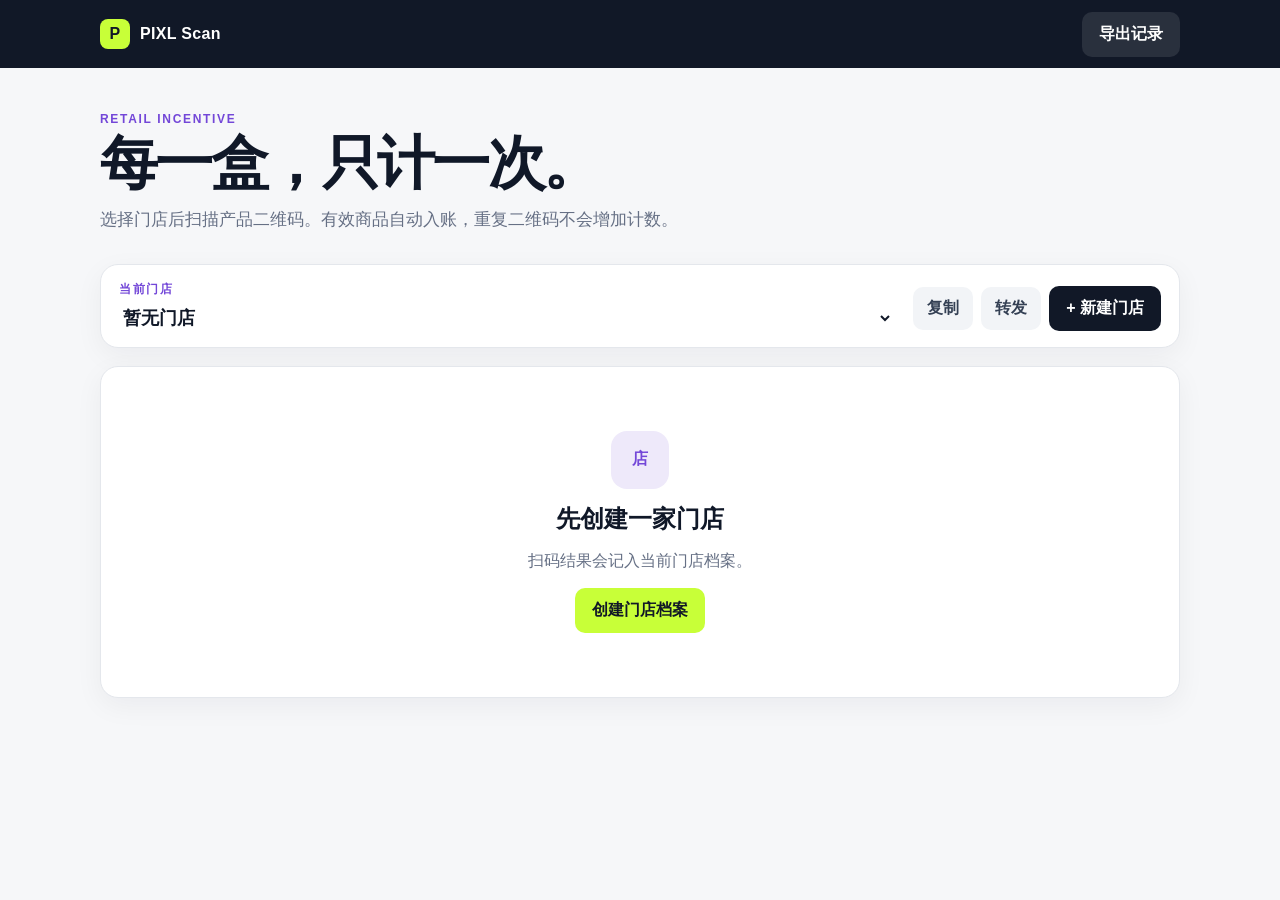
==== commit a86d5f6f: "Add store report copy and share actions" ====
--- a/门店扫码.html
+++ b/门店扫码.html
@@ -4,7 +4,7 @@
     <meta charset="UTF-8" />
     <meta name="viewport" content="width=device-width, initial-scale=1, viewport-fit=cover" />
     <meta name="theme-color" content="#111827" />
-    <title>门店扫码 - 单文件版</title>
+    <title>PIXL 门店扫码 - 单文件版</title>
     <style>
 :root { color-scheme: light; --ink:#101828; --muted:#667085; --line:#e4e7ec; --paper:#fff; --wash:#f6f7f9; --lime:#c8ff38; --purple:#7347d8; --success:#087a52; --danger:#b42318; font-family: Inter, "Segoe UI", "Microsoft YaHei", sans-serif; }
 * { box-sizing:border-box; }
@@ -21,7 +21,9 @@
 .hero p:last-child { margin:0; color:var(--muted); font-size:17px; line-height:1.65; }
 .card { background:var(--paper); border:1px solid var(--line); border-radius:18px; box-shadow:0 8px 28px rgba(16,24,40,.05); }
 .store-panel { padding:16px 18px; display:flex; align-items:end; justify-content:space-between; gap:20px; margin-bottom:18px; }
-.store-panel>div { flex:1; }
+.store-panel>.store-selector { flex:1; }
+.store-actions { display:flex; align-items:center; gap:8px; }
+.action-button { border:0; border-radius:10px; padding:11px 14px; color:#344054; background:#f2f4f7; font-weight:750; }.action-button.done { color:var(--success); background:#e7f8ef; }
 select { width:100%; border:0; padding:2px 30px 2px 0; color:var(--ink); background:transparent; font-weight:750; font-size:18px; outline:none; }
 .primary-button,.secondary-button,.quiet-button { border:0; border-radius:10px; padding:12px 17px; font-weight:750; }
 .primary-button { color:#111827; background:var(--lime); }
@@ -36,15 +38,18 @@
 .section-heading { display:flex; justify-content:space-between; align-items:center; gap:14px; margin-bottom:18px; }
 .section-heading h2 { margin:0; font-size:22px; }.status-pill { padding:7px 10px; border-radius:999px; color:var(--muted); background:#f2f4f7; font-size:12px; font-weight:750; }.status-pill.live { background:#e7f8ef; color:var(--success); }
 .camera-frame { position:relative; overflow:hidden; aspect-ratio:16/9; min-height:260px; border-radius:14px; background:#111827; }
-#camera { width:100%; height:100%; object-fit:cover; }
+#reader { width:100%; height:100%; color:white; }
+#reader > div { width:100%; height:100%; }
+#reader video,#reader img { width:100%!important; height:100%!important; object-fit:cover; }
 .camera-placeholder { position:absolute; inset:0; display:grid; place-content:center; justify-items:center; color:#d0d5dd; text-align:center; }.camera-placeholder[hidden] { display:none; }.camera-icon { width:54px; height:40px; border:3px solid #98a2b3; border-radius:10px; position:relative; }.camera-icon:before { content:""; position:absolute; width:16px; height:16px; border:3px solid #98a2b3; border-radius:50%; left:16px; top:9px; }.camera-icon:after { content:""; position:absolute; width:20px; height:7px; background:#98a2b3; border-radius:5px 5px 0 0; left:14px; top:-9px; }
 .scan-window { pointer-events:none; position:absolute; width:min(58%,280px); aspect-ratio:1; top:50%; left:50%; transform:translate(-50%,-50%); border:2px solid rgba(255,255,255,.28); border-radius:18px; }.scan-window:before,.scan-window:after,.scan-window i:before,.scan-window i:after { content:""; position:absolute; width:32px; height:32px; border-color:var(--lime); border-style:solid; }.scan-window:before { top:-2px; left:-2px; border-width:4px 0 0 4px; border-radius:16px 0 0; }.scan-window:after { top:-2px; right:-2px; border-width:4px 4px 0 0; border-radius:0 16px 0 0; }.scan-window i:before { bottom:-2px; left:-2px; border-width:0 0 4px 4px; border-radius:0 0 0 16px; }.scan-window i:after { bottom:-2px; right:-2px; border-width:0 4px 4px 0; border-radius:0 0 16px; }
 .feedback { display:flex; justify-content:space-between; gap:10px; margin-top:12px; padding:13px 15px; border-radius:10px; font-size:14px; }.feedback span { color:inherit; opacity:.8; text-align:right; }.feedback.neutral { background:#f2f4f7; color:var(--muted); }.feedback.success { background:#e7f8ef; color:var(--success); }.feedback.error { background:#feeceb; color:var(--danger); }.feedback.duplicate { background:#fff4dc; color:#92400e; }
+.scanner-actions { display:grid; grid-template-columns:1fr 1fr; gap:10px; margin-top:12px; }.scanner-actions button { padding:15px; }
 .manual-entry { margin-top:13px; color:var(--muted); font-size:13px; }.manual-entry summary { cursor:pointer; }.manual-entry form { display:flex; gap:8px; margin-top:10px; }.manual-entry input { flex:1; min-width:0; border:1px solid var(--line); border-radius:10px; padding:12px; }
 .text-button,.close-button { border:0; color:var(--purple); background:transparent; font-weight:700; }.store-meta { margin:-8px 0 18px; color:var(--muted); font-size:14px; }
 .table-wrap { overflow-x:auto; } table { width:100%; border-collapse:collapse; font-size:14px; } th { color:var(--muted); font-size:12px; text-align:left; font-weight:650; } th,td { padding:13px 10px; border-bottom:1px solid #f0f1f3; white-space:nowrap; } td strong,td small { display:block; } td small { margin-top:3px; color:var(--muted); }.no-records { padding:28px; color:var(--muted); text-align:center; }
 dialog { width:min(520px,calc(100% - 28px)); padding:0; border:0; border-radius:18px; box-shadow:0 24px 70px rgba(16,24,40,.25); } dialog::backdrop { background:rgba(16,24,40,.6); backdrop-filter:blur(3px); } dialog form { padding:26px; }.dialog-heading { display:flex; justify-content:space-between; align-items:flex-start; margin-bottom:20px; }.dialog-heading h2 { margin:0; }.close-button { color:var(--muted); font-size:28px; line-height:1; } dialog label { display:block; margin:13px 0; color:#344054; font-size:13px; font-weight:650; } dialog input { width:100%; margin-top:6px; padding:12px 13px; border:1px solid #d0d5dd; border-radius:9px; outline:none; } dialog input:focus { border-color:var(--purple); box-shadow:0 0 0 3px #eee9fa; }.dialog-actions { display:flex; justify-content:flex-end; gap:10px; margin-top:22px; }.dialog-actions .quiet-button { color:var(--muted); background:#f2f4f7; }.fatal { padding:80px 24px; text-align:center; }
-@media (max-width:680px) { .shell { width:min(100% - 22px,1080px); padding-top:28px; }.topbar { padding:0 14px; }.stats-grid { grid-template-columns:1fr 1fr 1fr; gap:8px; }.stat { padding:15px 12px; }.stat strong { font-size:27px; }.stat span { font-size:12px; }.scanner-card,.records-card { padding:16px; }.camera-frame { min-height:300px; aspect-ratio:3/4; }.store-panel { align-items:center; }.store-panel .secondary-button { padding:10px 12px; white-space:nowrap; }.feedback { flex-direction:column; }.feedback span { text-align:left; }.manual-entry form { flex-direction:column; } }
+@media (max-width:680px) { .shell { width:min(100% - 22px,1080px); padding-top:28px; }.topbar { padding:0 14px; }.stats-grid { grid-template-columns:1fr 1fr 1fr; gap:8px; }.stat { padding:15px 12px; }.stat strong { font-size:27px; }.stat span { font-size:12px; }.scanner-card,.records-card { padding:16px; }.camera-frame { min-height:300px; aspect-ratio:3/4; }.store-panel { align-items:center; }.store-panel .secondary-button { padding:10px 12px; white-space:nowrap; }.store-panel { flex-wrap:wrap; }.store-actions { width:100%; }.store-actions #new-store-button { margin-left:auto; }.feedback { flex-direction:column; }.feedback span { text-align:left; }.manual-entry form { flex-direction:column; } }
 
     </style>
   </head>
@@ -62,11 +67,15 @@
       </section>
 
       <section class="store-panel card">
-        <div>
+        <div class="store-selector">
           <span class="label">当前门店</span>
           <select id="store-select" aria-label="选择门店"></select>
         </div>
-        <button id="new-store-button" class="secondary-button" type="button">+ 新建门店</button>
+        <div class="store-actions">
+          <button id="copy-store-button" class="action-button" type="button">复制</button>
+          <button id="share-store-button" class="action-button" type="button">转发</button>
+          <button id="new-store-button" class="secondary-button" type="button">+ 新建门店</button>
+        </div>
       </section>
 
       <section id="empty-state" class="empty-state card">
@@ -89,14 +98,18 @@
             <span id="camera-status" class="status-pill">相机未启动</span>
           </div>
           <div class="camera-frame">
-            <video id="camera" playsinline muted></video>
+            <div id="reader" aria-label="二维码相机画面"></div>
             <div class="scan-window" aria-hidden="true"><i></i></div>
             <div id="camera-placeholder" class="camera-placeholder">
               <div class="camera-icon"></div><p>点击下方按钮开启后置相机</p>
             </div>
           </div>
           <div id="scan-feedback" class="feedback neutral" role="status">等待扫码</div>
-          <button id="camera-button" class="primary-button full" type="button">开启相机扫码</button>
+          <div class="scanner-actions">
+            <button id="camera-button" class="primary-button" type="button">开启相机扫码</button>
+            <button id="capture-button" class="secondary-button" type="button">拍照识别</button>
+            <input id="image-input" type="file" accept="image/*" capture="environment" hidden />
+          </div>
           <details class="manual-entry">
             <summary>无法使用相机？手动输入测试</summary>
             <form id="manual-form">
@@ -135,6 +148,18 @@
       </form>
     </dialog>
 
+    <script>
+var __Html5QrcodeLibrary__;(()=>{var t={449:function(t,e,r){!function(t){"use strict";function e(t){return null==t}var n=Object.setPrototypeOf||{__proto__:[]}instanceof Array&&function(t,e){t.__proto__=e}||function(t,e){for(var r in e)e.hasOwnProperty(r)&&(t[r]=e[r])};var i,o=function(t){function e(e){var r,n,i,o=this.constructor,s=t.call(this,e)||this;return Object.defineProperty(s,"name",{value:o.name,enumerable:!1}),r=s,n=o.prototype,(i=Object.setPrototypeOf)?i(r,n):r.__proto__=n,function(t,e){void 0===e&&(e=t.constructor);var r=Error.captureStackTrace;r&&r(t,e)}(s),s}return function(t,e){function r(){this.constructor=t}n(t,e),t.prototype=null===e?Object.create(e):(r.prototype=e.prototype,new r)}(e,t),e}(Error);class s extends o{constructor(t=undefined){super(t),this.message=t}getKind(){return this.constructor.kind}}s.kind="Exception";class a extends s{}a.kind="ArgumentException";class c extends s{}c.kind="IllegalArgumentException";class l{constructor(t){if(this.binarizer=t,null===t)throw new c("Binarizer must be non-null.")}getWidth(){return this.binarizer.getWidth()}getHeight(){return this.binarizer.getHeight()}getBlackRow(t,e){return this.binarizer.getBlackRow(t,e)}getBlackMatrix(){return null!==this.matrix&&void 0!==this.matrix||(this.matrix=this.binarizer.getBlackMatrix()),this.matrix}isCropSupported(){return this.binarizer.getLuminanceSource().isCropSupported()}crop(t,e,r,n){const i=this.binarizer.getLuminanceSource().crop(t,e,r,n);return new l(this.binarizer.createBinarizer(i))}isRotateSupported(){return this.binarizer.getLuminanceSource().isRotateSupported()}rotateCounterClockwise(){const t=this.binarizer.getLuminanceSource().rotateCounterClockwise();return new l(this.binarizer.createBinarizer(t))}rotateCounterClockwise45(){const t=this.binarizer.getLuminanceSource().rotateCounterClockwise45();return new l(this.binarizer.createBinarizer(t))}toString(){try{return this.getBlackMatrix().toString()}catch(t){return""}}}class h extends s{static getChecksumInstance(){return new h}}h.kind="ChecksumException";class u{constructor(t){this.source=t}getLuminanceSource(){return this.source}getWidth(){return this.source.getWidth()}getHeight(){return this.source.getHeight()}}class d{static arraycopy(t,e,r,n,i){for(;i--;)r[n++]=t[e++]}static currentTimeMillis(){return Date.now()}}class f extends s{}f.kind="IndexOutOfBoundsException";class g extends f{constructor(t=undefined,e=undefined){super(e),this.index=t,this.message=e}}g.kind="ArrayIndexOutOfBoundsException";class w{static fill(t,e){for(let r=0,n=t.length;r<n;r++)t[r]=e}static fillWithin(t,e,r,n){w.rangeCheck(t.length,e,r);for(let i=e;i<r;i++)t[i]=n}static rangeCheck(t,e,r){if(e>r)throw new c("fromIndex("+e+") > toIndex("+r+")");if(e<0)throw new g(e);if(r>t)throw new g(r)}static asList(...t){return t}static create(t,e,r){return Array.from({length:t}).map((t=>Array.from({length:e}).fill(r)))}static createInt32Array(t,e,r){return Array.from({length:t}).map((t=>Int32Array.from({length:e}).fill(r)))}static equals(t,e){if(!t)return!1;if(!e)return!1;if(!t.length)return!1;if(!e.length)return!1;if(t.length!==e.length)return!1;for(let r=0,n=t.length;r<n;r++)if(t[r]!==e[r])return!1;return!0}static hashCode(t){if(null===t)return 0;let e=1;for(const r of t)e=31*e+r;return e}static fillUint8Array(t,e){for(let r=0;r!==t.length;r++)t[r]=e}static copyOf(t,e){return t.slice(0,e)}static copyOfUint8Array(t,e){if(t.length<=e){const r=new Uint8Array(e);return r.set(t),r}return t.slice(0,e)}static copyOfRange(t,e,r){const n=r-e,i=new Int32Array(n);return d.arraycopy(t,e,i,0,n),i}static binarySearch(t,e,r){void 0===r&&(r=w.numberComparator);let n=0,i=t.length-1;for(;n<=i;){const o=i+n>>1,s=r(e,t[o]);if(s>0)n=o+1;else{if(!(s<0))return o;i=o-1}}return-n-1}static numberComparator(t,e){return t-e}}class m{static numberOfTrailingZeros(t){let e;if(0===t)return 32;let r=31;return e=t<<16,0!==e&&(r-=16,t=e),e=t<<8,0!==e&&(r-=8,t=e),e=t<<4,0!==e&&(r-=4,t=e),e=t<<2,0!==e&&(r-=2,t=e),r-(t<<1>>>31)}static numberOfLeadingZeros(t){if(0===t)return 32;let e=1;return t>>>16==0&&(e+=16,t<<=16),t>>>24==0&&(e+=8,t<<=8),t>>>28==0&&(e+=4,t<<=4),t>>>30==0&&(e+=2,t<<=2),e-=t>>>31,e}static toHexString(t){return t.toString(16)}static toBinaryString(t){return String(parseInt(String(t),2))}static bitCount(t){return t=(t=(858993459&(t-=t>>>1&1431655765))+(t>>>2&858993459))+(t>>>4)&252645135,63&(t+=t>>>8)+(t>>>16)}static truncDivision(t,e){return Math.trunc(t/e)}static parseInt(t,e=undefined){return parseInt(t,e)}}m.MIN_VALUE_32_BITS=-2147483648,m.MAX_VALUE=Number.MAX_SAFE_INTEGER;class p{constructor(t,e){void 0===t?(this.size=0,this.bits=new Int32Array(1)):(this.size=t,this.bits=null==e?p.makeArray(t):e)}getSize(){return this.size}getSizeInBytes(){return Math.floor((this.size+7)/8)}ensureCapacity(t){if(t>32*this.bits.length){const e=p.makeArray(t);d.arraycopy(this.bits,0,e,0,this.bits.length),this.bits=e}}get(t){return 0!=(this.bits[Math.floor(t/32)]&1<<(31&t))}set(t){this.bits[Math.floor(t/32)]|=1<<(31&t)}flip(t){this.bits[Math.floor(t/32)]^=1<<(31&t)}getNextSet(t){const e=this.size;if(t>=e)return e;const r=this.bits;let n=Math.floor(t/32),i=r[n];i&=~((1<<(31&t))-1);const o=r.length;for(;0===i;){if(++n===o)return e;i=r[n]}const s=32*n+m.numberOfTrailingZeros(i);return s>e?e:s}getNextUnset(t){const e=this.size;if(t>=e)return e;const r=this.bits;let n=Math.floor(t/32),i=~r[n];i&=~((1<<(31&t))-1);const o=r.length;for(;0===i;){if(++n===o)return e;i=~r[n]}const s=32*n+m.numberOfTrailingZeros(i);return s>e?e:s}setBulk(t,e){this.bits[Math.floor(t/32)]=e}setRange(t,e){if(e<t||t<0||e>this.size)throw new c;if(e===t)return;e--;const r=Math.floor(t/32),n=Math.floor(e/32),i=this.bits;for(let o=r;o<=n;o++){const s=(2<<(o<n?31:31&e))-(1<<(o>r?0:31&t));i[o]|=s}}clear(){const t=this.bits.length,e=this.bits;for(let r=0;r<t;r++)e[r]=0}isRange(t,e,r){if(e<t||t<0||e>this.size)throw new c;if(e===t)return!0;e--;const n=Math.floor(t/32),i=Math.floor(e/32),o=this.bits;for(let s=n;s<=i;s++){const a=(2<<(s<i?31:31&e))-(1<<(s>n?0:31&t))&4294967295;if((o[s]&a)!==(r?a:0))return!1}return!0}appendBit(t){this.ensureCapacity(this.size+1),t&&(this.bits[Math.floor(this.size/32)]|=1<<(31&this.size)),this.size++}appendBits(t,e){if(e<0||e>32)throw new c("Num bits must be between 0 and 32");this.ensureCapacity(this.size+e);for(let r=e;r>0;r--)this.appendBit(1==(t>>r-1&1))}appendBitArray(t){const e=t.size;this.ensureCapacity(this.size+e);for(let r=0;r<e;r++)this.appendBit(t.get(r))}xor(t){if(this.size!==t.size)throw new c("Sizes don't match");const e=this.bits;for(let r=0,n=e.length;r<n;r++)e[r]^=t.bits[r]}toBytes(t,e,r,n){for(let i=0;i<n;i++){let n=0;for(let e=0;e<8;e++)this.get(t)&&(n|=1<<7-e),t++;e[r+i]=n}}getBitArray(){return this.bits}reverse(){const t=new Int32Array(this.bits.length),e=Math.floor((this.size-1)/32),r=e+1,n=this.bits;for(let i=0;i<r;i++){let r=n[i];r=r>>1&1431655765|(1431655765&r)<<1,r=r>>2&858993459|(858993459&r)<<2,r=r>>4&252645135|(252645135&r)<<4,r=r>>8&16711935|(16711935&r)<<8,r=r>>16&65535|(65535&r)<<16,t[e-i]=r}if(this.size!==32*r){const e=32*r-this.size;let n=t[0]>>>e;for(let i=1;i<r;i++){const r=t[i];n|=r<<32-e,t[i-1]=n,n=r>>>e}t[r-1]=n}this.bits=t}static makeArray(t){return new Int32Array(Math.floor((t+31)/32))}equals(t){if(!(t instanceof p))return!1;const e=t;return this.size===e.size&&w.equals(this.bits,e.bits)}hashCode(){return 31*this.size+w.hashCode(this.bits)}toString(){let t="";for(let e=0,r=this.size;e<r;e++)0==(7&e)&&(t+=" "),t+=this.get(e)?"X":".";return t}clone(){return new p(this.size,this.bits.slice())}}!function(t){t[t.OTHER=0]="OTHER",t[t.PURE_BARCODE=1]="PURE_BARCODE",t[t.POSSIBLE_FORMATS=2]="POSSIBLE_FORMATS",t[t.TRY_HARDER=3]="TRY_HARDER",t[t.CHARACTER_SET=4]="CHARACTER_SET",t[t.ALLOWED_LENGTHS=5]="ALLOWED_LENGTHS",t[t.ASSUME_CODE_39_CHECK_DIGIT=6]="ASSUME_CODE_39_CHECK_DIGIT",t[t.ASSUME_GS1=7]="ASSUME_GS1",t[t.RETURN_CODABAR_START_END=8]="RETURN_CODABAR_START_END",t[t.NEED_RESULT_POINT_CALLBACK=9]="NEED_RESULT_POINT_CALLBACK",t[t.ALLOWED_EAN_EXTENSIONS=10]="ALLOWED_EAN_EXTENSIONS"}(i||(i={}));var A,C=i;class E extends s{static getFormatInstance(){return new E}}E.kind="FormatException",function(t){t[t.Cp437=0]="Cp437",t[t.ISO8859_1=1]="ISO8859_1",t[t.ISO8859_2=2]="ISO8859_2",t[t.ISO8859_3=3]="ISO8859_3",t[t.ISO8859_4=4]="ISO8859_4",t[t.ISO8859_5=5]="ISO8859_5",t[t.ISO8859_6=6]="ISO8859_6",t[t.ISO8859_7=7]="ISO8859_7",t[t.ISO8859_8=8]="ISO8859_8",t[t.ISO8859_9=9]="ISO8859_9",t[t.ISO8859_10=10]="ISO8859_10",t[t.ISO8859_11=11]="ISO8859_11",t[t.ISO8859_13=12]="ISO8859_13",t[t.ISO8859_14=13]="ISO8859_14",t[t.ISO8859_15=14]="ISO8859_15",t[t.ISO8859_16=15]="ISO8859_16",t[t.SJIS=16]="SJIS",t[t.Cp1250=17]="Cp1250",t[t.Cp1251=18]="Cp1251",t[t.Cp1252=19]="Cp1252",t[t.Cp1256=20]="Cp1256",t[t.UnicodeBigUnmarked=21]="UnicodeBigUnmarked",t[t.UTF8=22]="UTF8",t[t.ASCII=23]="ASCII",t[t.Big5=24]="Big5",t[t.GB18030=25]="GB18030",t[t.EUC_KR=26]="EUC_KR"}(A||(A={}));class I{constructor(t,e,r,...n){this.valueIdentifier=t,this.name=r,this.values="number"==typeof e?Int32Array.from([e]):e,this.otherEncodingNames=n,I.VALUE_IDENTIFIER_TO_ECI.set(t,this),I.NAME_TO_ECI.set(r,this);const i=this.values;for(let t=0,e=i.length;t!==e;t++){const e=i[t];I.VALUES_TO_ECI.set(e,this)}for(const t of n)I.NAME_TO_ECI.set(t,this)}getValueIdentifier(){return this.valueIdentifier}getName(){return this.name}getValue(){return this.values[0]}static getCharacterSetECIByValue(t){if(t<0||t>=900)throw new E("incorect value");const e=I.VALUES_TO_ECI.get(t);if(void 0===e)throw new E("incorect value");return e}static getCharacterSetECIByName(t){const e=I.NAME_TO_ECI.get(t);if(void 0===e)throw new E("incorect value");return e}equals(t){if(!(t instanceof I))return!1;const e=t;return this.getName()===e.getName()}}I.VALUE_IDENTIFIER_TO_ECI=new Map,I.VALUES_TO_ECI=new Map,I.NAME_TO_ECI=new Map,I.Cp437=new I(A.Cp437,Int32Array.from([0,2]),"Cp437"),I.ISO8859_1=new I(A.ISO8859_1,Int32Array.from([1,3]),"ISO-8859-1","ISO88591","ISO8859_1"),I.ISO8859_2=new I(A.ISO8859_2,4,"ISO-8859-2","ISO88592","ISO8859_2"),I.ISO8859_3=new I(A.ISO8859_3,5,"ISO-8859-3","ISO88593","ISO8859_3"),I.ISO8859_4=new I(A.ISO8859_4,6,"ISO-8859-4","ISO88594","ISO8859_4"),I.ISO8859_5=new I(A.ISO8859_5,7,"ISO-8859-5","ISO88595","ISO8859_5"),I.ISO8859_6=new I(A.ISO8859_6,8,"ISO-8859-6","ISO88596","ISO8859_6"),I.ISO8859_7=new I(A.ISO8859_7,9,"ISO-8859-7","ISO88597","ISO8859_7"),I.ISO8859_8=new I(A.ISO8859_8,10,"ISO-8859-8","ISO88598","ISO8859_8"),I.ISO8859_9=new I(A.ISO8859_9,11,"ISO-8859-9","ISO88599","ISO8859_9"),I.ISO8859_10=new I(A.ISO8859_10,12,"ISO-8859-10","ISO885910","ISO8859_10"),I.ISO8859_11=new I(A.ISO8859_11,13,"ISO-8859-11","ISO885911","ISO8859_11"),I.ISO8859_13=new I(A.ISO8859_13,15,"ISO-8859-13","ISO885913","ISO8859_13"),I.ISO8859_14=new I(A.ISO8859_14,16,"ISO-8859-14","ISO885914","ISO8859_14"),I.ISO8859_15=new I(A.ISO8859_15,17,"ISO-8859-15","ISO885915","ISO8859_15"),I.ISO8859_16=new I(A.ISO8859_16,18,"ISO-8859-16","ISO885916","ISO8859_16"),I.SJIS=new I(A.SJIS,20,"SJIS","Shift_JIS"),I.Cp1250=new I(A.Cp1250,21,"Cp1250","windows-1250"),I.Cp1251=new I(A.Cp1251,22,"Cp1251","windows-1251"),I.Cp1252=new I(A.Cp1252,23,"Cp1252","windows-1252"),I.Cp1256=new I(A.Cp1256,24,"Cp1256","windows-1256"),I.UnicodeBigUnmarked=new I(A.UnicodeBigUnmarked,25,"UnicodeBigUnmarked","UTF-16BE","UnicodeBig"),I.UTF8=new I(A.UTF8,26,"UTF8","UTF-8"),I.ASCII=new I(A.ASCII,Int32Array.from([27,170]),"ASCII","US-ASCII"),I.Big5=new I(A.Big5,28,"Big5"),I.GB18030=new I(A.GB18030,29,"GB18030","GB2312","EUC_CN","GBK"),I.EUC_KR=new I(A.EUC_KR,30,"EUC_KR","EUC-KR");class S extends s{}S.kind="UnsupportedOperationException";class _{static decode(t,e){const r=this.encodingName(e);return this.customDecoder?this.customDecoder(t,r):"undefined"==typeof TextDecoder||this.shouldDecodeOnFallback(r)?this.decodeFallback(t,r):new TextDecoder(r).decode(t)}static shouldDecodeOnFallback(t){return!_.isBrowser()&&"ISO-8859-1"===t}static encode(t,e){const r=this.encodingName(e);return this.customEncoder?this.customEncoder(t,r):"undefined"==typeof TextEncoder?this.encodeFallback(t):(new TextEncoder).encode(t)}static isBrowser(){return"undefined"!=typeof window&&"[object Window]"==={}.toString.call(window)}static encodingName(t){return"string"==typeof t?t:t.getName()}static encodingCharacterSet(t){return t instanceof I?t:I.getCharacterSetECIByName(t)}static decodeFallback(t,e){const r=this.encodingCharacterSet(e);if(_.isDecodeFallbackSupported(r)){let e="";for(let r=0,n=t.length;r<n;r++){let n=t[r].toString(16);n.length<2&&(n="0"+n),e+="%"+n}return decodeURIComponent(e)}if(r.equals(I.UnicodeBigUnmarked))return String.fromCharCode.apply(null,new Uint16Array(t.buffer));throw new S(`Encoding ${this.encodingName(e)} not supported by fallback.`)}static isDecodeFallbackSupported(t){return t.equals(I.UTF8)||t.equals(I.ISO8859_1)||t.equals(I.ASCII)}static encodeFallback(t){const e=btoa(unescape(encodeURIComponent(t))).split(""),r=[];for(let t=0;t<e.length;t++)r.push(e[t].charCodeAt(0));return new Uint8Array(r)}}class T{static castAsNonUtf8Char(t,e=null){const r=e?e.getName():this.ISO88591;return _.decode(new Uint8Array([t]),r)}static guessEncoding(t,e){if(null!=e&&void 0!==e.get(C.CHARACTER_SET))return e.get(C.CHARACTER_SET).toString();const r=t.length;let n=!0,i=!0,o=!0,s=0,a=0,c=0,l=0,h=0,u=0,d=0,f=0,g=0,w=0,m=0;const p=t.length>3&&239===t[0]&&187===t[1]&&191===t[2];for(let e=0;e<r&&(n||i||o);e++){const r=255&t[e];o&&(s>0?0==(128&r)?o=!1:s--:0!=(128&r)&&(0==(64&r)?o=!1:(s++,0==(32&r)?a++:(s++,0==(16&r)?c++:(s++,0==(8&r)?l++:o=!1))))),n&&(r>127&&r<160?n=!1:r>159&&(r<192||215===r||247===r)&&m++),i&&(h>0?r<64||127===r||r>252?i=!1:h--:128===r||160===r||r>239?i=!1:r>160&&r<224?(u++,f=0,d++,d>g&&(g=d)):r>127?(h++,d=0,f++,f>w&&(w=f)):(d=0,f=0))}return o&&s>0&&(o=!1),i&&h>0&&(i=!1),o&&(p||a+c+l>0)?T.UTF8:i&&(T.ASSUME_SHIFT_JIS||g>=3||w>=3)?T.SHIFT_JIS:n&&i?2===g&&2===u||10*m>=r?T.SHIFT_JIS:T.ISO88591:n?T.ISO88591:i?T.SHIFT_JIS:o?T.UTF8:T.PLATFORM_DEFAULT_ENCODING}static format(t,...e){let r=-1;return t.replace(/%(-)?(0?[0-9]+)?([.][0-9]+)?([#][0-9]+)?([scfpexd%])/g,(function(t,n,i,o,s,a){if("%%"===t)return"%";if(void 0===e[++r])return;t=o?parseInt(o.substr(1)):void 0;let c,l=s?parseInt(s.substr(1)):void 0;switch(a){case"s":c=e[r];break;case"c":c=e[r][0];break;case"f":c=parseFloat(e[r]).toFixed(t);break;case"p":c=parseFloat(e[r]).toPrecision(t);break;case"e":c=parseFloat(e[r]).toExponential(t);break;case"x":c=parseInt(e[r]).toString(l||16);break;case"d":c=parseFloat(parseInt(e[r],l||10).toPrecision(t)).toFixed(0)}c="object"==typeof c?JSON.stringify(c):(+c).toString(l);let h=parseInt(i),u=i&&i[0]+""=="0"?"0":" ";for(;c.length<h;)c=void 0!==n?c+u:u+c;return c}))}static getBytes(t,e){return _.encode(t,e)}static getCharCode(t,e=0){return t.charCodeAt(e)}static getCharAt(t){return String.fromCharCode(t)}}T.SHIFT_JIS=I.SJIS.getName(),T.GB2312="GB2312",T.ISO88591=I.ISO8859_1.getName(),T.EUC_JP="EUC_JP",T.UTF8=I.UTF8.getName(),T.PLATFORM_DEFAULT_ENCODING=T.UTF8,T.ASSUME_SHIFT_JIS=!1;class y{constructor(t=""){this.value=t}enableDecoding(t){return this.encoding=t,this}append(t){return"string"==typeof t?this.value+=t.toString():this.encoding?this.value+=T.castAsNonUtf8Char(t,this.encoding):this.value+=String.fromCharCode(t),this}appendChars(t,e,r){for(let n=e;e<e+r;n++)this.append(t[n]);return this}length(){return this.value.length}charAt(t){return this.value.charAt(t)}deleteCharAt(t){this.value=this.value.substr(0,t)+this.value.substring(t+1)}setCharAt(t,e){this.value=this.value.substr(0,t)+e+this.value.substr(t+1)}substring(t,e){return this.value.substring(t,e)}setLengthToZero(){this.value=""}toString(){return this.value}insert(t,e){this.value=this.value.substr(0,t)+e+this.value.substr(t+e.length)}}class N{constructor(t,e,r,n){if(this.width=t,this.height=e,this.rowSize=r,this.bits=n,null==e&&(e=t),this.height=e,t<1||e<1)throw new c("Both dimensions must be greater than 0");null==r&&(r=Math.floor((t+31)/32)),this.rowSize=r,null==n&&(this.bits=new Int32Array(this.rowSize*this.height))}static parseFromBooleanArray(t){const e=t.length,r=t[0].length,n=new N(r,e);for(let i=0;i<e;i++){const e=t[i];for(let t=0;t<r;t++)e[t]&&n.set(t,i)}return n}static parseFromString(t,e,r){if(null===t)throw new c("stringRepresentation cannot be null");const n=new Array(t.length);let i=0,o=0,s=-1,a=0,l=0;for(;l<t.length;)if("\n"===t.charAt(l)||"\r"===t.charAt(l)){if(i>o){if(-1===s)s=i-o;else if(i-o!==s)throw new c("row lengths do not match");o=i,a++}l++}else if(t.substring(l,l+e.length)===e)l+=e.length,n[i]=!0,i++;else{if(t.substring(l,l+r.length)!==r)throw new c("illegal character encountered: "+t.substring(l));l+=r.length,n[i]=!1,i++}if(i>o){if(-1===s)s=i-o;else if(i-o!==s)throw new c("row lengths do not match");a++}const h=new N(s,a);for(let t=0;t<i;t++)n[t]&&h.set(Math.floor(t%s),Math.floor(t/s));return h}get(t,e){const r=e*this.rowSize+Math.floor(t/32);return 0!=(this.bits[r]>>>(31&t)&1)}set(t,e){const r=e*this.rowSize+Math.floor(t/32);this.bits[r]|=1<<(31&t)&4294967295}unset(t,e){const r=e*this.rowSize+Math.floor(t/32);this.bits[r]&=~(1<<(31&t)&4294967295)}flip(t,e){const r=e*this.rowSize+Math.floor(t/32);this.bits[r]^=1<<(31&t)&4294967295}xor(t){if(this.width!==t.getWidth()||this.height!==t.getHeight()||this.rowSize!==t.getRowSize())throw new c("input matrix dimensions do not match");const e=new p(Math.floor(this.width/32)+1),r=this.rowSize,n=this.bits;for(let i=0,o=this.height;i<o;i++){const o=i*r,s=t.getRow(i,e).getBitArray();for(let t=0;t<r;t++)n[o+t]^=s[t]}}clear(){const t=this.bits,e=t.length;for(let r=0;r<e;r++)t[r]=0}setRegion(t,e,r,n){if(e<0||t<0)throw new c("Left and top must be nonnegative");if(n<1||r<1)throw new c("Height and width must be at least 1");const i=t+r,o=e+n;if(o>this.height||i>this.width)throw new c("The region must fit inside the matrix");const s=this.rowSize,a=this.bits;for(let r=e;r<o;r++){const e=r*s;for(let r=t;r<i;r++)a[e+Math.floor(r/32)]|=1<<(31&r)&4294967295}}getRow(t,e){null==e||e.getSize()<this.width?e=new p(this.width):e.clear();const r=this.rowSize,n=this.bits,i=t*r;for(let t=0;t<r;t++)e.setBulk(32*t,n[i+t]);return e}setRow(t,e){d.arraycopy(e.getBitArray(),0,this.bits,t*this.rowSize,this.rowSize)}rotate180(){const t=this.getWidth(),e=this.getHeight();let r=new p(t),n=new p(t);for(let t=0,i=Math.floor((e+1)/2);t<i;t++)r=this.getRow(t,r),n=this.getRow(e-1-t,n),r.reverse(),n.reverse(),this.setRow(t,n),this.setRow(e-1-t,r)}getEnclosingRectangle(){const t=this.width,e=this.height,r=this.rowSize,n=this.bits;let i=t,o=e,s=-1,a=-1;for(let t=0;t<e;t++)for(let e=0;e<r;e++){const c=n[t*r+e];if(0!==c){if(t<o&&(o=t),t>a&&(a=t),32*e<i){let t=0;for(;0==(c<<31-t&4294967295);)t++;32*e+t<i&&(i=32*e+t)}if(32*e+31>s){let t=31;for(;c>>>t==0;)t--;32*e+t>s&&(s=32*e+t)}}}return s<i||a<o?null:Int32Array.from([i,o,s-i+1,a-o+1])}getTopLeftOnBit(){const t=this.rowSize,e=this.bits;let r=0;for(;r<e.length&&0===e[r];)r++;if(r===e.length)return null;const n=r/t;let i=r%t*32;const o=e[r];let s=0;for(;0==(o<<31-s&4294967295);)s++;return i+=s,Int32Array.from([i,n])}getBottomRightOnBit(){const t=this.rowSize,e=this.bits;let r=e.length-1;for(;r>=0&&0===e[r];)r--;if(r<0)return null;const n=Math.floor(r/t);let i=32*Math.floor(r%t);const o=e[r];let s=31;for(;o>>>s==0;)s--;return i+=s,Int32Array.from([i,n])}getWidth(){return this.width}getHeight(){return this.height}getRowSize(){return this.rowSize}equals(t){if(!(t instanceof N))return!1;const e=t;return this.width===e.width&&this.height===e.height&&this.rowSize===e.rowSize&&w.equals(this.bits,e.bits)}hashCode(){let t=this.width;return t=31*t+this.width,t=31*t+this.height,t=31*t+this.rowSize,t=31*t+w.hashCode(this.bits),t}toString(t="X ",e="  ",r="\n"){return this.buildToString(t,e,r)}buildToString(t,e,r){let n=new y;for(let i=0,o=this.height;i<o;i++){for(let r=0,o=this.width;r<o;r++)n.append(this.get(r,i)?t:e);n.append(r)}return n.toString()}clone(){return new N(this.width,this.height,this.rowSize,this.bits.slice())}}class D extends s{static getNotFoundInstance(){return new D}}D.kind="NotFoundException";class M extends u{constructor(t){super(t),this.luminances=M.EMPTY,this.buckets=new Int32Array(M.LUMINANCE_BUCKETS)}getBlackRow(t,e){const r=this.getLuminanceSource(),n=r.getWidth();null==e||e.getSize()<n?e=new p(n):e.clear(),this.initArrays(n);const i=r.getRow(t,this.luminances),o=this.buckets;for(let t=0;t<n;t++)o[(255&i[t])>>M.LUMINANCE_SHIFT]++;const s=M.estimateBlackPoint(o);if(n<3)for(let t=0;t<n;t++)(255&i[t])<s&&e.set(t);else{let t=255&i[0],r=255&i[1];for(let o=1;o<n-1;o++){const n=255&i[o+1];(4*r-t-n)/2<s&&e.set(o),t=r,r=n}}return e}getBlackMatrix(){const t=this.getLuminanceSource(),e=t.getWidth(),r=t.getHeight(),n=new N(e,r);this.initArrays(e);const i=this.buckets;for(let n=1;n<5;n++){const o=Math.floor(r*n/5),s=t.getRow(o,this.luminances),a=Math.floor(4*e/5);for(let t=Math.floor(e/5);t<a;t++)i[(255&s[t])>>M.LUMINANCE_SHIFT]++}const o=M.estimateBlackPoint(i),s=t.getMatrix();for(let t=0;t<r;t++){const r=t*e;for(let i=0;i<e;i++)(255&s[r+i])<o&&n.set(i,t)}return n}createBinarizer(t){return new M(t)}initArrays(t){this.luminances.length<t&&(this.luminances=new Uint8ClampedArray(t));const e=this.buckets;for(let t=0;t<M.LUMINANCE_BUCKETS;t++)e[t]=0}static estimateBlackPoint(t){const e=t.length;let r=0,n=0,i=0;for(let o=0;o<e;o++)t[o]>i&&(n=o,i=t[o]),t[o]>r&&(r=t[o]);let o=0,s=0;for(let r=0;r<e;r++){const e=r-n,i=t[r]*e*e;i>s&&(o=r,s=i)}if(n>o){const t=n;n=o,o=t}if(o-n<=e/16)throw new D;let a=o-1,c=-1;for(let e=o-1;e>n;e--){const i=e-n,s=i*i*(o-e)*(r-t[e]);s>c&&(a=e,c=s)}return a<<M.LUMINANCE_SHIFT}}M.LUMINANCE_BITS=5,M.LUMINANCE_SHIFT=8-M.LUMINANCE_BITS,M.LUMINANCE_BUCKETS=1<<M.LUMINANCE_BITS,M.EMPTY=Uint8ClampedArray.from([0]);class R extends M{constructor(t){super(t),this.matrix=null}getBlackMatrix(){if(null!==this.matrix)return this.matrix;const t=this.getLuminanceSource(),e=t.getWidth(),r=t.getHeight();if(e>=R.MINIMUM_DIMENSION&&r>=R.MINIMUM_DIMENSION){const n=t.getMatrix();let i=e>>R.BLOCK_SIZE_POWER;0!=(e&R.BLOCK_SIZE_MASK)&&i++;let o=r>>R.BLOCK_SIZE_POWER;0!=(r&R.BLOCK_SIZE_MASK)&&o++;const s=R.calculateBlackPoints(n,i,o,e,r),a=new N(e,r);R.calculateThresholdForBlock(n,i,o,e,r,s,a),this.matrix=a}else this.matrix=super.getBlackMatrix();return this.matrix}createBinarizer(t){return new R(t)}static calculateThresholdForBlock(t,e,r,n,i,o,s){const a=i-R.BLOCK_SIZE,c=n-R.BLOCK_SIZE;for(let i=0;i<r;i++){let l=i<<R.BLOCK_SIZE_POWER;l>a&&(l=a);const h=R.cap(i,2,r-3);for(let r=0;r<e;r++){let i=r<<R.BLOCK_SIZE_POWER;i>c&&(i=c);const a=R.cap(r,2,e-3);let u=0;for(let t=-2;t<=2;t++){const e=o[h+t];u+=e[a-2]+e[a-1]+e[a]+e[a+1]+e[a+2]}const d=u/25;R.thresholdBlock(t,i,l,d,n,s)}}}static cap(t,e,r){return t<e?e:t>r?r:t}static thresholdBlock(t,e,r,n,i,o){for(let s=0,a=r*i+e;s<R.BLOCK_SIZE;s++,a+=i)for(let i=0;i<R.BLOCK_SIZE;i++)(255&t[a+i])<=n&&o.set(e+i,r+s)}static calculateBlackPoints(t,e,r,n,i){const o=i-R.BLOCK_SIZE,s=n-R.BLOCK_SIZE,a=new Array(r);for(let i=0;i<r;i++){a[i]=new Int32Array(e);let r=i<<R.BLOCK_SIZE_POWER;r>o&&(r=o);for(let o=0;o<e;o++){let e=o<<R.BLOCK_SIZE_POWER;e>s&&(e=s);let c=0,l=255,h=0;for(let i=0,o=r*n+e;i<R.BLOCK_SIZE;i++,o+=n){for(let e=0;e<R.BLOCK_SIZE;e++){const r=255&t[o+e];c+=r,r<l&&(l=r),r>h&&(h=r)}if(h-l>R.MIN_DYNAMIC_RANGE)for(i++,o+=n;i<R.BLOCK_SIZE;i++,o+=n)for(let e=0;e<R.BLOCK_SIZE;e++)c+=255&t[o+e]}let u=c>>2*R.BLOCK_SIZE_POWER;if(h-l<=R.MIN_DYNAMIC_RANGE&&(u=l/2,i>0&&o>0)){const t=(a[i-1][o]+2*a[i][o-1]+a[i-1][o-1])/4;l<t&&(u=t)}a[i][o]=u}}return a}}R.BLOCK_SIZE_POWER=3,R.BLOCK_SIZE=1<<R.BLOCK_SIZE_POWER,R.BLOCK_SIZE_MASK=R.BLOCK_SIZE-1,R.MINIMUM_DIMENSION=5*R.BLOCK_SIZE,R.MIN_DYNAMIC_RANGE=24;class O{constructor(t,e){this.width=t,this.height=e}getWidth(){return this.width}getHeight(){return this.height}isCropSupported(){return!1}crop(t,e,r,n){throw new S("This luminance source does not support cropping.")}isRotateSupported(){return!1}rotateCounterClockwise(){throw new S("This luminance source does not support rotation by 90 degrees.")}rotateCounterClockwise45(){throw new S("This luminance source does not support rotation by 45 degrees.")}toString(){const t=new Uint8ClampedArray(this.width);let e=new y;for(let r=0;r<this.height;r++){const n=this.getRow(r,t);for(let t=0;t<this.width;t++){const r=255&n[t];let i;i=r<64?"#":r<128?"+":r<192?".":" ",e.append(i)}e.append("\n")}return e.toString()}}class b extends O{constructor(t){super(t.getWidth(),t.getHeight()),this.delegate=t}getRow(t,e){const r=this.delegate.getRow(t,e),n=this.getWidth();for(let t=0;t<n;t++)r[t]=255-(255&r[t]);return r}getMatrix(){const t=this.delegate.getMatrix(),e=this.getWidth()*this.getHeight(),r=new Uint8ClampedArray(e);for(let n=0;n<e;n++)r[n]=255-(255&t[n]);return r}isCropSupported(){return this.delegate.isCropSupported()}crop(t,e,r,n){return new b(this.delegate.crop(t,e,r,n))}isRotateSupported(){return this.delegate.isRotateSupported()}invert(){return this.delegate}rotateCounterClockwise(){return new b(this.delegate.rotateCounterClockwise())}rotateCounterClockwise45(){return new b(this.delegate.rotateCounterClockwise45())}}class B extends O{constructor(t){super(t.width,t.height),this.canvas=t,this.tempCanvasElement=null,this.buffer=B.makeBufferFromCanvasImageData(t)}static makeBufferFromCanvasImageData(t){const e=t.getContext("2d").getImageData(0,0,t.width,t.height);return B.toGrayscaleBuffer(e.data,t.width,t.height)}static toGrayscaleBuffer(t,e,r){const n=new Uint8ClampedArray(e*r);for(let e=0,r=0,i=t.length;e<i;e+=4,r++){let i;i=0===t[e+3]?255:306*t[e]+601*t[e+1]+117*t[e+2]+512>>10,n[r]=i}return n}getRow(t,e){if(t<0||t>=this.getHeight())throw new c("Requested row is outside the image: "+t);const r=this.getWidth(),n=t*r;return null===e?e=this.buffer.slice(n,n+r):(e.length<r&&(e=new Uint8ClampedArray(r)),e.set(this.buffer.slice(n,n+r))),e}getMatrix(){return this.buffer}isCropSupported(){return!0}crop(t,e,r,n){return super.crop(t,e,r,n),this}isRotateSupported(){return!0}rotateCounterClockwise(){return this.rotate(-90),this}rotateCounterClockwise45(){return this.rotate(-45),this}getTempCanvasElement(){if(null===this.tempCanvasElement){const t=this.canvas.ownerDocument.createElement("canvas");t.width=this.canvas.width,t.height=this.canvas.height,this.tempCanvasElement=t}return this.tempCanvasElement}rotate(t){const e=this.getTempCanvasElement(),r=e.getContext("2d"),n=t*B.DEGREE_TO_RADIANS,i=this.canvas.width,o=this.canvas.height,s=Math.ceil(Math.abs(Math.cos(n))*i+Math.abs(Math.sin(n))*o),a=Math.ceil(Math.abs(Math.sin(n))*i+Math.abs(Math.cos(n))*o);return e.width=s,e.height=a,r.translate(s/2,a/2),r.rotate(n),r.drawImage(this.canvas,i/-2,o/-2),this.buffer=B.makeBufferFromCanvasImageData(e),this}invert(){return new b(this)}}B.DEGREE_TO_RADIANS=Math.PI/180;class L{constructor(t,e,r){this.deviceId=t,this.label=e,this.kind="videoinput",this.groupId=r||void 0}toJSON(){return{kind:this.kind,groupId:this.groupId,deviceId:this.deviceId,label:this.label}}}var P,v=(globalThis||r.g||self||window?(globalThis||r.g||self||window||void 0).__awaiter:void 0)||function(t,e,r,n){return new(r||(r=Promise))((function(i,o){function s(t){try{c(n.next(t))}catch(t){o(t)}}function a(t){try{c(n.throw(t))}catch(t){o(t)}}function c(t){var e;t.done?i(t.value):(e=t.value,e instanceof r?e:new r((function(t){t(e)}))).then(s,a)}c((n=n.apply(t,e||[])).next())}))};class F{constructor(t,e=500,r){this.reader=t,this.timeBetweenScansMillis=e,this._hints=r,this._stopContinuousDecode=!1,this._stopAsyncDecode=!1,this._timeBetweenDecodingAttempts=0}get hasNavigator(){return"undefined"!=typeof navigator}get isMediaDevicesSuported(){return this.hasNavigator&&!!navigator.mediaDevices}get canEnumerateDevices(){return!(!this.isMediaDevicesSuported||!navigator.mediaDevices.enumerateDevices)}get timeBetweenDecodingAttempts(){return this._timeBetweenDecodingAttempts}set timeBetweenDecodingAttempts(t){this._timeBetweenDecodingAttempts=t<0?0:t}set hints(t){this._hints=t||null}get hints(){return this._hints}listVideoInputDevices(){return v(this,void 0,void 0,(function*(){if(!this.hasNavigator)throw new Error("Can't enumerate devices, navigator is not present.");if(!this.canEnumerateDevices)throw new Error("Can't enumerate devices, method not supported.");const t=yield navigator.mediaDevices.enumerateDevices(),e=[];for(const r of t){const t="video"===r.kind?"videoinput":r.kind;if("videoinput"!==t)continue;const n={deviceId:r.deviceId||r.id,label:r.label||`Video device ${e.length+1}`,kind:t,groupId:r.groupId};e.push(n)}return e}))}getVideoInputDevices(){return v(this,void 0,void 0,(function*(){return(yield this.listVideoInputDevices()).map((t=>new L(t.deviceId,t.label)))}))}findDeviceById(t){return v(this,void 0,void 0,(function*(){const e=yield this.listVideoInputDevices();return e?e.find((e=>e.deviceId===t)):null}))}decodeFromInputVideoDevice(t,e){return v(this,void 0,void 0,(function*(){return yield this.decodeOnceFromVideoDevice(t,e)}))}decodeOnceFromVideoDevice(t,e){return v(this,void 0,void 0,(function*(){let r;this.reset(),r=t?{deviceId:{exact:t}}:{facingMode:"environment"};const n={video:r};return yield this.decodeOnceFromConstraints(n,e)}))}decodeOnceFromConstraints(t,e){return v(this,void 0,void 0,(function*(){const r=yield navigator.mediaDevices.getUserMedia(t);return yield this.decodeOnceFromStream(r,e)}))}decodeOnceFromStream(t,e){return v(this,void 0,void 0,(function*(){this.reset();const r=yield this.attachStreamToVideo(t,e);return yield this.decodeOnce(r)}))}decodeFromInputVideoDeviceContinuously(t,e,r){return v(this,void 0,void 0,(function*(){return yield this.decodeFromVideoDevice(t,e,r)}))}decodeFromVideoDevice(t,e,r){return v(this,void 0,void 0,(function*(){let n;n=t?{deviceId:{exact:t}}:{facingMode:"environment"};const i={video:n};return yield this.decodeFromConstraints(i,e,r)}))}decodeFromConstraints(t,e,r){return v(this,void 0,void 0,(function*(){const n=yield navigator.mediaDevices.getUserMedia(t);return yield this.decodeFromStream(n,e,r)}))}decodeFromStream(t,e,r){return v(this,void 0,void 0,(function*(){this.reset();const n=yield this.attachStreamToVideo(t,e);return yield this.decodeContinuously(n,r)}))}stopAsyncDecode(){this._stopAsyncDecode=!0}stopContinuousDecode(){this._stopContinuousDecode=!0}attachStreamToVideo(t,e){return v(this,void 0,void 0,(function*(){const r=this.prepareVideoElement(e);return this.addVideoSource(r,t),this.videoElement=r,this.stream=t,yield this.playVideoOnLoadAsync(r),r}))}playVideoOnLoadAsync(t){return new Promise(((e,r)=>this.playVideoOnLoad(t,(()=>e()))))}playVideoOnLoad(t,e){this.videoEndedListener=()=>this.stopStreams(),this.videoCanPlayListener=()=>this.tryPlayVideo(t),t.addEventListener("ended",this.videoEndedListener),t.addEventListener("canplay",this.videoCanPlayListener),t.addEventListener("playing",e),this.tryPlayVideo(t)}isVideoPlaying(t){return t.currentTime>0&&!t.paused&&!t.ended&&t.readyState>2}tryPlayVideo(t){return v(this,void 0,void 0,(function*(){if(this.isVideoPlaying(t))console.warn("Trying to play video that is already playing.");else try{yield t.play()}catch(t){console.warn("It was not possible to play the video.")}}))}getMediaElement(t,e){const r=document.getElementById(t);if(!r)throw new a(`element with id '${t}' not found`);if(r.nodeName.toLowerCase()!==e.toLowerCase())throw new a(`element with id '${t}' must be an ${e} element`);return r}decodeFromImage(t,e){if(!t&&!e)throw new a("either imageElement with a src set or an url must be provided");return e&&!t?this.decodeFromImageUrl(e):this.decodeFromImageElement(t)}decodeFromVideo(t,e){if(!t&&!e)throw new a("Either an element with a src set or an URL must be provided");return e&&!t?this.decodeFromVideoUrl(e):this.decodeFromVideoElement(t)}decodeFromVideoContinuously(t,e,r){if(void 0===t&&void 0===e)throw new a("Either an element with a src set or an URL must be provided");return e&&!t?this.decodeFromVideoUrlContinuously(e,r):this.decodeFromVideoElementContinuously(t,r)}decodeFromImageElement(t){if(!t)throw new a("An image element must be provided.");this.reset();const e=this.prepareImageElement(t);let r;return this.imageElement=e,r=this.isImageLoaded(e)?this.decodeOnce(e,!1,!0):this._decodeOnLoadImage(e),r}decodeFromVideoElement(t){const e=this._decodeFromVideoElementSetup(t);return this._decodeOnLoadVideo(e)}decodeFromVideoElementContinuously(t,e){const r=this._decodeFromVideoElementSetup(t);return this._decodeOnLoadVideoContinuously(r,e)}_decodeFromVideoElementSetup(t){if(!t)throw new a("A video element must be provided.");this.reset();const e=this.prepareVideoElement(t);return this.videoElement=e,e}decodeFromImageUrl(t){if(!t)throw new a("An URL must be provided.");this.reset();const e=this.prepareImageElement();this.imageElement=e;const r=this._decodeOnLoadImage(e);return e.src=t,r}decodeFromVideoUrl(t){if(!t)throw new a("An URL must be provided.");this.reset();const e=this.prepareVideoElement(),r=this.decodeFromVideoElement(e);return e.src=t,r}decodeFromVideoUrlContinuously(t,e){if(!t)throw new a("An URL must be provided.");this.reset();const r=this.prepareVideoElement(),n=this.decodeFromVideoElementContinuously(r,e);return r.src=t,n}_decodeOnLoadImage(t){return new Promise(((e,r)=>{this.imageLoadedListener=()=>this.decodeOnce(t,!1,!0).then(e,r),t.addEventListener("load",this.imageLoadedListener)}))}_decodeOnLoadVideo(t){return v(this,void 0,void 0,(function*(){return yield this.playVideoOnLoadAsync(t),yield this.decodeOnce(t)}))}_decodeOnLoadVideoContinuously(t,e){return v(this,void 0,void 0,(function*(){yield this.playVideoOnLoadAsync(t),this.decodeContinuously(t,e)}))}isImageLoaded(t){return!!t.complete&&0!==t.naturalWidth}prepareImageElement(t){let e;return void 0===t&&(e=document.createElement("img"),e.width=200,e.height=200),"string"==typeof t&&(e=this.getMediaElement(t,"img")),t instanceof HTMLImageElement&&(e=t),e}prepareVideoElement(t){let e;return t||"undefined"==typeof document||(e=document.createElement("video"),e.width=200,e.height=200),"string"==typeof t&&(e=this.getMediaElement(t,"video")),t instanceof HTMLVideoElement&&(e=t),e.setAttribute("autoplay","true"),e.setAttribute("muted","true"),e.setAttribute("playsinline","true"),e}decodeOnce(t,e=!0,r=!0){this._stopAsyncDecode=!1;const n=(i,o)=>{if(this._stopAsyncDecode)return o(new D("Video stream has ended before any code could be detected.")),void(this._stopAsyncDecode=void 0);try{i(this.decode(t))}catch(t){if(e&&t instanceof D||(t instanceof h||t instanceof E)&&r)return setTimeout(n,this._timeBetweenDecodingAttempts,i,o);o(t)}};return new Promise(((t,e)=>n(t,e)))}decodeContinuously(t,e){this._stopContinuousDecode=!1;const r=()=>{if(this._stopContinuousDecode)this._stopContinuousDecode=void 0;else try{const n=this.decode(t);e(n,null),setTimeout(r,this.timeBetweenScansMillis)}catch(t){e(null,t),(t instanceof h||t instanceof E||t instanceof D)&&setTimeout(r,this._timeBetweenDecodingAttempts)}};r()}decode(t){const e=this.createBinaryBitmap(t);return this.decodeBitmap(e)}_isHTMLVideoElement(t){return 0!==t.videoWidth}drawFrameOnCanvas(t,e,r){e||(e={sx:0,sy:0,sWidth:t.videoWidth,sHeight:t.videoHeight,dx:0,dy:0,dWidth:t.videoWidth,dHeight:t.videoHeight}),r||(r=this.captureCanvasContext),r.drawImage(t,e.sx,e.sy,e.sWidth,e.sHeight,e.dx,e.dy,e.dWidth,e.dHeight)}drawImageOnCanvas(t,e,r=this.captureCanvasContext){e||(e={sx:0,sy:0,sWidth:t.naturalWidth,sHeight:t.naturalHeight,dx:0,dy:0,dWidth:t.naturalWidth,dHeight:t.naturalHeight}),r||(r=this.captureCanvasContext),r.drawImage(t,e.sx,e.sy,e.sWidth,e.sHeight,e.dx,e.dy,e.dWidth,e.dHeight)}createBinaryBitmap(t){this.getCaptureCanvasContext(t),this._isHTMLVideoElement(t)?this.drawFrameOnCanvas(t):this.drawImageOnCanvas(t);const e=this.getCaptureCanvas(t),r=new B(e),n=new R(r);return new l(n)}getCaptureCanvasContext(t){if(!this.captureCanvasContext){const e=this.getCaptureCanvas(t).getContext("2d");this.captureCanvasContext=e}return this.captureCanvasContext}getCaptureCanvas(t){if(!this.captureCanvas){const e=this.createCaptureCanvas(t);this.captureCanvas=e}return this.captureCanvas}decodeBitmap(t){return this.reader.decode(t,this._hints)}createCaptureCanvas(t){if("undefined"==typeof document)return this._destroyCaptureCanvas(),null;const e=document.createElement("canvas");let r,n;return void 0!==t&&(t instanceof HTMLVideoElement?(r=t.videoWidth,n=t.videoHeight):t instanceof HTMLImageElement&&(r=t.naturalWidth||t.width,n=t.naturalHeight||t.height)),e.style.width=r+"px",e.style.height=n+"px",e.width=r,e.height=n,e}stopStreams(){this.stream&&(this.stream.getVideoTracks().forEach((t=>t.stop())),this.stream=void 0),!1===this._stopAsyncDecode&&this.stopAsyncDecode(),!1===this._stopContinuousDecode&&this.stopContinuousDecode()}reset(){this.stopStreams(),this._destroyVideoElement(),this._destroyImageElement(),this._destroyCaptureCanvas()}_destroyVideoElement(){this.videoElement&&(void 0!==this.videoEndedListener&&this.videoElement.removeEventListener("ended",this.videoEndedListener),void 0!==this.videoPlayingEventListener&&this.videoElement.removeEventListener("playing",this.videoPlayingEventListener),void 0!==this.videoCanPlayListener&&this.videoElement.removeEventListener("loadedmetadata",this.videoCanPlayListener),this.cleanVideoSource(this.videoElement),this.videoElement=void 0)}_destroyImageElement(){this.imageElement&&(void 0!==this.imageLoadedListener&&this.imageElement.removeEventListener("load",this.imageLoadedListener),this.imageElement.src=void 0,this.imageElement.removeAttribute("src"),this.imageElement=void 0)}_destroyCaptureCanvas(){this.captureCanvasContext=void 0,this.captureCanvas=void 0}addVideoSource(t,e){try{t.srcObject=e}catch(r){t.src=URL.createObjectURL(e)}}cleanVideoSource(t){try{t.srcObject=null}catch(e){t.src=""}this.videoElement.removeAttribute("src")}}class x{constructor(t,e,r=(null==e?0:8*e.length),n,i,o=d.currentTimeMillis()){this.text=t,this.rawBytes=e,this.numBits=r,this.resultPoints=n,this.format=i,this.timestamp=o,this.text=t,this.rawBytes=e,this.numBits=null==r?null==e?0:8*e.length:r,this.resultPoints=n,this.format=i,this.resultMetadata=null,this.timestamp=null==o?d.currentTimeMillis():o}getText(){return this.text}getRawBytes(){return this.rawBytes}getNumBits(){return this.numBits}getResultPoints(){return this.resultPoints}getBarcodeFormat(){return this.format}getResultMetadata(){return this.resultMetadata}putMetadata(t,e){null===this.resultMetadata&&(this.resultMetadata=new Map),this.resultMetadata.set(t,e)}putAllMetadata(t){null!==t&&(null===this.resultMetadata?this.resultMetadata=t:this.resultMetadata=new Map(t))}addResultPoints(t){const e=this.resultPoints;if(null===e)this.resultPoints=t;else if(null!==t&&t.length>0){const r=new Array(e.length+t.length);d.arraycopy(e,0,r,0,e.length),d.arraycopy(t,0,r,e.length,t.length),this.resultPoints=r}}getTimestamp(){return this.timestamp}toString(){return this.text}}!function(t){t[t.AZTEC=0]="AZTEC",t[t.CODABAR=1]="CODABAR",t[t.CODE_39=2]="CODE_39",t[t.CODE_93=3]="CODE_93",t[t.CODE_128=4]="CODE_128",t[t.DATA_MATRIX=5]="DATA_MATRIX",t[t.EAN_8=6]="EAN_8",t[t.EAN_13=7]="EAN_13",t[t.ITF=8]="ITF",t[t.MAXICODE=9]="MAXICODE",t[t.PDF_417=10]="PDF_417",t[t.QR_CODE=11]="QR_CODE",t[t.RSS_14=12]="RSS_14",t[t.RSS_EXPANDED=13]="RSS_EXPANDED",t[t.UPC_A=14]="UPC_A",t[t.UPC_E=15]="UPC_E",t[t.UPC_EAN_EXTENSION=16]="UPC_EAN_EXTENSION"}(P||(P={}));var k,U=P;!function(t){t[t.OTHER=0]="OTHER",t[t.ORIENTATION=1]="ORIENTATION",t[t.BYTE_SEGMENTS=2]="BYTE_SEGMENTS",t[t.ERROR_CORRECTION_LEVEL=3]="ERROR_CORRECTION_LEVEL",t[t.ISSUE_NUMBER=4]="ISSUE_NUMBER",t[t.SUGGESTED_PRICE=5]="SUGGESTED_PRICE",t[t.POSSIBLE_COUNTRY=6]="POSSIBLE_COUNTRY",t[t.UPC_EAN_EXTENSION=7]="UPC_EAN_EXTENSION",t[t.PDF417_EXTRA_METADATA=8]="PDF417_EXTRA_METADATA",t[t.STRUCTURED_APPEND_SEQUENCE=9]="STRUCTURED_APPEND_SEQUENCE",t[t.STRUCTURED_APPEND_PARITY=10]="STRUCTURED_APPEND_PARITY"}(k||(k={}));var H,V,z,G,Y,X,W=k;class j{constructor(t,e,r,n,i=-1,o=-1){this.rawBytes=t,this.text=e,this.byteSegments=r,this.ecLevel=n,this.structuredAppendSequenceNumber=i,this.structuredAppendParity=o,this.numBits=null==t?0:8*t.length}getRawBytes(){return this.rawBytes}getNumBits(){return this.numBits}setNumBits(t){this.numBits=t}getText(){return this.text}getByteSegments(){return this.byteSegments}getECLevel(){return this.ecLevel}getErrorsCorrected(){return this.errorsCorrected}setErrorsCorrected(t){this.errorsCorrected=t}getErasures(){return this.erasures}setErasures(t){this.erasures=t}getOther(){return this.other}setOther(t){this.other=t}hasStructuredAppend(){return this.structuredAppendParity>=0&&this.structuredAppendSequenceNumber>=0}getStructuredAppendParity(){return this.structuredAppendParity}getStructuredAppendSequenceNumber(){return this.structuredAppendSequenceNumber}}class Z{exp(t){return this.expTable[t]}log(t){if(0===t)throw new c;return this.logTable[t]}static addOrSubtract(t,e){return t^e}}class Q{constructor(t,e){if(0===e.length)throw new c;this.field=t;const r=e.length;if(r>1&&0===e[0]){let t=1;for(;t<r&&0===e[t];)t++;t===r?this.coefficients=Int32Array.from([0]):(this.coefficients=new Int32Array(r-t),d.arraycopy(e,t,this.coefficients,0,this.coefficients.length))}else this.coefficients=e}getCoefficients(){return this.coefficients}getDegree(){return this.coefficients.length-1}isZero(){return 0===this.coefficients[0]}getCoefficient(t){return this.coefficients[this.coefficients.length-1-t]}evaluateAt(t){if(0===t)return this.getCoefficient(0);const e=this.coefficients;let r;if(1===t){r=0;for(let t=0,n=e.length;t!==n;t++){const n=e[t];r=Z.addOrSubtract(r,n)}return r}r=e[0];const n=e.length,i=this.field;for(let o=1;o<n;o++)r=Z.addOrSubtract(i.multiply(t,r),e[o]);return r}addOrSubtract(t){if(!this.field.equals(t.field))throw new c("GenericGFPolys do not have same GenericGF field");if(this.isZero())return t;if(t.isZero())return this;let e=this.coefficients,r=t.coefficients;if(e.length>r.length){const t=e;e=r,r=t}let n=new Int32Array(r.length);const i=r.length-e.length;d.arraycopy(r,0,n,0,i);for(let t=i;t<r.length;t++)n[t]=Z.addOrSubtract(e[t-i],r[t]);return new Q(this.field,n)}multiply(t){if(!this.field.equals(t.field))throw new c("GenericGFPolys do not have same GenericGF field");if(this.isZero()||t.isZero())return this.field.getZero();const e=this.coefficients,r=e.length,n=t.coefficients,i=n.length,o=new Int32Array(r+i-1),s=this.field;for(let t=0;t<r;t++){const r=e[t];for(let e=0;e<i;e++)o[t+e]=Z.addOrSubtract(o[t+e],s.multiply(r,n[e]))}return new Q(s,o)}multiplyScalar(t){if(0===t)return this.field.getZero();if(1===t)return this;const e=this.coefficients.length,r=this.field,n=new Int32Array(e),i=this.coefficients;for(let o=0;o<e;o++)n[o]=r.multiply(i[o],t);return new Q(r,n)}multiplyByMonomial(t,e){if(t<0)throw new c;if(0===e)return this.field.getZero();const r=this.coefficients,n=r.length,i=new Int32Array(n+t),o=this.field;for(let t=0;t<n;t++)i[t]=o.multiply(r[t],e);return new Q(o,i)}divide(t){if(!this.field.equals(t.field))throw new c("GenericGFPolys do not have same GenericGF field");if(t.isZero())throw new c("Divide by 0");const e=this.field;let r=e.getZero(),n=this;const i=t.getCoefficient(t.getDegree()),o=e.inverse(i);for(;n.getDegree()>=t.getDegree()&&!n.isZero();){const i=n.getDegree()-t.getDegree(),s=e.multiply(n.getCoefficient(n.getDegree()),o),a=t.multiplyByMonomial(i,s),c=e.buildMonomial(i,s);r=r.addOrSubtract(c),n=n.addOrSubtract(a)}return[r,n]}toString(){let t="";for(let e=this.getDegree();e>=0;e--){let r=this.getCoefficient(e);if(0!==r){if(r<0?(t+=" - ",r=-r):t.length>0&&(t+=" + "),0===e||1!==r){const e=this.field.log(r);0===e?t+="1":1===e?t+="a":(t+="a^",t+=e)}0!==e&&(1===e?t+="x":(t+="x^",t+=e))}}return t}}class K extends s{}K.kind="ArithmeticException";class q extends Z{constructor(t,e,r){super(),this.primitive=t,this.size=e,this.generatorBase=r;const n=new Int32Array(e);let i=1;for(let r=0;r<e;r++)n[r]=i,i*=2,i>=e&&(i^=t,i&=e-1);this.expTable=n;const o=new Int32Array(e);for(let t=0;t<e-1;t++)o[n[t]]=t;this.logTable=o,this.zero=new Q(this,Int32Array.from([0])),this.one=new Q(this,Int32Array.from([1]))}getZero(){return this.zero}getOne(){return this.one}buildMonomial(t,e){if(t<0)throw new c;if(0===e)return this.zero;const r=new Int32Array(t+1);return r[0]=e,new Q(this,r)}inverse(t){if(0===t)throw new K;return this.expTable[this.size-this.logTable[t]-1]}multiply(t,e){return 0===t||0===e?0:this.expTable[(this.logTable[t]+this.logTable[e])%(this.size-1)]}getSize(){return this.size}getGeneratorBase(){return this.generatorBase}toString(){return"GF(0x"+m.toHexString(this.primitive)+","+this.size+")"}equals(t){return t===this}}q.AZTEC_DATA_12=new q(4201,4096,1),q.AZTEC_DATA_10=new q(1033,1024,1),q.AZTEC_DATA_6=new q(67,64,1),q.AZTEC_PARAM=new q(19,16,1),q.QR_CODE_FIELD_256=new q(285,256,0),q.DATA_MATRIX_FIELD_256=new q(301,256,1),q.AZTEC_DATA_8=q.DATA_MATRIX_FIELD_256,q.MAXICODE_FIELD_64=q.AZTEC_DATA_6;class J extends s{}J.kind="ReedSolomonException";class $ extends s{}$.kind="IllegalStateException";class tt{constructor(t){this.field=t}decode(t,e){const r=this.field,n=new Q(r,t),i=new Int32Array(e);let o=!0;for(let t=0;t<e;t++){const e=n.evaluateAt(r.exp(t+r.getGeneratorBase()));i[i.length-1-t]=e,0!==e&&(o=!1)}if(o)return;const s=new Q(r,i),a=this.runEuclideanAlgorithm(r.buildMonomial(e,1),s,e),c=a[0],l=a[1],h=this.findErrorLocations(c),u=this.findErrorMagnitudes(l,h);for(let e=0;e<h.length;e++){const n=t.length-1-r.log(h[e]);if(n<0)throw new J("Bad error location");t[n]=q.addOrSubtract(t[n],u[e])}}runEuclideanAlgorithm(t,e,r){if(t.getDegree()<e.getDegree()){const r=t;t=e,e=r}const n=this.field;let i=t,o=e,s=n.getZero(),a=n.getOne();for(;o.getDegree()>=(r/2|0);){let t=i,e=s;if(i=o,s=a,i.isZero())throw new J("r_{i-1} was zero");o=t;let r=n.getZero();const c=i.getCoefficient(i.getDegree()),l=n.inverse(c);for(;o.getDegree()>=i.getDegree()&&!o.isZero();){const t=o.getDegree()-i.getDegree(),e=n.multiply(o.getCoefficient(o.getDegree()),l);r=r.addOrSubtract(n.buildMonomial(t,e)),o=o.addOrSubtract(i.multiplyByMonomial(t,e))}if(a=r.multiply(s).addOrSubtract(e),o.getDegree()>=i.getDegree())throw new $("Division algorithm failed to reduce polynomial?")}const c=a.getCoefficient(0);if(0===c)throw new J("sigmaTilde(0) was zero");const l=n.inverse(c);return[a.multiplyScalar(l),o.multiplyScalar(l)]}findErrorLocations(t){const e=t.getDegree();if(1===e)return Int32Array.from([t.getCoefficient(1)]);const r=new Int32Array(e);let n=0;const i=this.field;for(let o=1;o<i.getSize()&&n<e;o++)0===t.evaluateAt(o)&&(r[n]=i.inverse(o),n++);if(n!==e)throw new J("Error locator degree does not match number of roots");return r}findErrorMagnitudes(t,e){const r=e.length,n=new Int32Array(r),i=this.field;for(let o=0;o<r;o++){const s=i.inverse(e[o]);let a=1;for(let t=0;t<r;t++)if(o!==t){const r=i.multiply(e[t],s),n=0==(1&r)?1|r:-2&r;a=i.multiply(a,n)}n[o]=i.multiply(t.evaluateAt(s),i.inverse(a)),0!==i.getGeneratorBase()&&(n[o]=i.multiply(n[o],s))}return n}}!function(t){t[t.UPPER=0]="UPPER",t[t.LOWER=1]="LOWER",t[t.MIXED=2]="MIXED",t[t.DIGIT=3]="DIGIT",t[t.PUNCT=4]="PUNCT",t[t.BINARY=5]="BINARY"}(H||(H={}));class et{decode(t){this.ddata=t;let e=t.getBits(),r=this.extractBits(e),n=this.correctBits(r),i=et.convertBoolArrayToByteArray(n),o=et.getEncodedData(n),s=new j(i,o,null,null);return s.setNumBits(n.length),s}static highLevelDecode(t){return this.getEncodedData(t)}static getEncodedData(t){let e=t.length,r=H.UPPER,n=H.UPPER,i="",o=0;for(;o<e;)if(n===H.BINARY){if(e-o<5)break;let s=et.readCode(t,o,5);if(o+=5,0===s){if(e-o<11)break;s=et.readCode(t,o,11)+31,o+=11}for(let r=0;r<s;r++){if(e-o<8){o=e;break}const r=et.readCode(t,o,8);i+=T.castAsNonUtf8Char(r),o+=8}n=r}else{let s=n===H.DIGIT?4:5;if(e-o<s)break;let a=et.readCode(t,o,s);o+=s;let c=et.getCharacter(n,a);c.startsWith("CTRL_")?(r=n,n=et.getTable(c.charAt(5)),"L"===c.charAt(6)&&(r=n)):(i+=c,n=r)}return i}static getTable(t){switch(t){case"L":return H.LOWER;case"P":return H.PUNCT;case"M":return H.MIXED;case"D":return H.DIGIT;case"B":return H.BINARY;default:return H.UPPER}}static getCharacter(t,e){switch(t){case H.UPPER:return et.UPPER_TABLE[e];case H.LOWER:return et.LOWER_TABLE[e];case H.MIXED:return et.MIXED_TABLE[e];case H.PUNCT:return et.PUNCT_TABLE[e];case H.DIGIT:return et.DIGIT_TABLE[e];default:throw new $("Bad table")}}correctBits(t){let e,r;this.ddata.getNbLayers()<=2?(r=6,e=q.AZTEC_DATA_6):this.ddata.getNbLayers()<=8?(r=8,e=q.AZTEC_DATA_8):this.ddata.getNbLayers()<=22?(r=10,e=q.AZTEC_DATA_10):(r=12,e=q.AZTEC_DATA_12);let n=this.ddata.getNbDatablocks(),i=t.length/r;if(i<n)throw new E;let o=t.length%r,s=new Int32Array(i);for(let e=0;e<i;e++,o+=r)s[e]=et.readCode(t,o,r);try{new tt(e).decode(s,i-n)}catch(t){throw new E(t)}let a=(1<<r)-1,c=0;for(let t=0;t<n;t++){let e=s[t];if(0===e||e===a)throw new E;1!==e&&e!==a-1||c++}let l=new Array(n*r-c),h=0;for(let t=0;t<n;t++){let e=s[t];if(1===e||e===a-1)l.fill(e>1,h,h+r-1),h+=r-1;else for(let t=r-1;t>=0;--t)l[h++]=0!=(e&1<<t)}return l}extractBits(t){let e=this.ddata.isCompact(),r=this.ddata.getNbLayers(),n=(e?11:14)+4*r,i=new Int32Array(n),o=new Array(this.totalBitsInLayer(r,e));if(e)for(let t=0;t<i.length;t++)i[t]=t;else{let t=n+1+2*m.truncDivision(m.truncDivision(n,2)-1,15),e=n/2,r=m.truncDivision(t,2);for(let t=0;t<e;t++){let n=t+m.truncDivision(t,15);i[e-t-1]=r-n-1,i[e+t]=r+n+1}}for(let s=0,a=0;s<r;s++){let c=4*(r-s)+(e?9:12),l=2*s,h=n-1-l;for(let e=0;e<c;e++){let r=2*e;for(let n=0;n<2;n++)o[a+r+n]=t.get(i[l+n],i[l+e]),o[a+2*c+r+n]=t.get(i[l+e],i[h-n]),o[a+4*c+r+n]=t.get(i[h-n],i[h-e]),o[a+6*c+r+n]=t.get(i[h-e],i[l+n])}a+=8*c}return o}static readCode(t,e,r){let n=0;for(let i=e;i<e+r;i++)n<<=1,t[i]&&(n|=1);return n}static readByte(t,e){let r=t.length-e;return r>=8?et.readCode(t,e,8):et.readCode(t,e,r)<<8-r}static convertBoolArrayToByteArray(t){let e=new Uint8Array((t.length+7)/8);for(let r=0;r<e.length;r++)e[r]=et.readByte(t,8*r);return e}totalBitsInLayer(t,e){return((e?88:112)+16*t)*t}}et.UPPER_TABLE=["CTRL_PS"," ","A","B","C","D","E","F","G","H","I","J","K","L","M","N","O","P","Q","R","S","T","U","V","W","X","Y","Z","CTRL_LL","CTRL_ML","CTRL_DL","CTRL_BS"],et.LOWER_TABLE=["CTRL_PS"," ","a","b","c","d","e","f","g","h","i","j","k","l","m","n","o","p","q","r","s","t","u","v","w","x","y","z","CTRL_US","CTRL_ML","CTRL_DL","CTRL_BS"],et.MIXED_TABLE=["CTRL_PS"," ","\\1","\\2","\\3","\\4","\\5","\\6","\\7","\b","\t","\n","\\13","\f","\r","\\33","\\34","\\35","\\36","\\37","@","\\","^","_","`","|","~","\\177","CTRL_LL","CTRL_UL","CTRL_PL","CTRL_BS"],et.PUNCT_TABLE=["","\r","\r\n",". ",", ",": ","!",'"',"#","$","%","&","'","(",")","*","+",",","-",".","/",":",";","<","=",">","?","[","]","{","}","CTRL_UL"],et.DIGIT_TABLE=["CTRL_PS"," ","0","1","2","3","4","5","6","7","8","9",",",".","CTRL_UL","CTRL_US"];class rt{constructor(){}static round(t){return NaN===t?0:t<=Number.MIN_SAFE_INTEGER?Number.MIN_SAFE_INTEGER:t>=Number.MAX_SAFE_INTEGER?Number.MAX_SAFE_INTEGER:t+(t<0?-.5:.5)|0}static distance(t,e,r,n){const i=t-r,o=e-n;return Math.sqrt(i*i+o*o)}static sum(t){let e=0;for(let r=0,n=t.length;r!==n;r++)e+=t[r];return e}}class nt{static floatToIntBits(t){return t}}nt.MAX_VALUE=Number.MAX_SAFE_INTEGER;class it{constructor(t,e){this.x=t,this.y=e}getX(){return this.x}getY(){return this.y}equals(t){if(t instanceof it){const e=t;return this.x===e.x&&this.y===e.y}return!1}hashCode(){return 31*nt.floatToIntBits(this.x)+nt.floatToIntBits(this.y)}toString(){return"("+this.x+","+this.y+")"}static orderBestPatterns(t){const e=this.distance(t[0],t[1]),r=this.distance(t[1],t[2]),n=this.distance(t[0],t[2]);let i,o,s;if(r>=e&&r>=n?(o=t[0],i=t[1],s=t[2]):n>=r&&n>=e?(o=t[1],i=t[0],s=t[2]):(o=t[2],i=t[0],s=t[1]),this.crossProductZ(i,o,s)<0){const t=i;i=s,s=t}t[0]=i,t[1]=o,t[2]=s}static distance(t,e){return rt.distance(t.x,t.y,e.x,e.y)}static crossProductZ(t,e,r){const n=e.x,i=e.y;return(r.x-n)*(t.y-i)-(r.y-i)*(t.x-n)}}class ot{constructor(t,e){this.bits=t,this.points=e}getBits(){return this.bits}getPoints(){return this.points}}class st extends ot{constructor(t,e,r,n,i){super(t,e),this.compact=r,this.nbDatablocks=n,this.nbLayers=i}getNbLayers(){return this.nbLayers}getNbDatablocks(){return this.nbDatablocks}isCompact(){return this.compact}}class at{constructor(t,e,r,n){this.image=t,this.height=t.getHeight(),this.width=t.getWidth(),null==e&&(e=at.INIT_SIZE),null==r&&(r=t.getWidth()/2|0),null==n&&(n=t.getHeight()/2|0);const i=e/2|0;if(this.leftInit=r-i,this.rightInit=r+i,this.upInit=n-i,this.downInit=n+i,this.upInit<0||this.leftInit<0||this.downInit>=this.height||this.rightInit>=this.width)throw new D}detect(){let t=this.leftInit,e=this.rightInit,r=this.upInit,n=this.downInit,i=!1,o=!0,s=!1,a=!1,c=!1,l=!1,h=!1;const u=this.width,d=this.height;for(;o;){o=!1;let f=!0;for(;(f||!a)&&e<u;)f=this.containsBlackPoint(r,n,e,!1),f?(e++,o=!0,a=!0):a||e++;if(e>=u){i=!0;break}let g=!0;for(;(g||!c)&&n<d;)g=this.containsBlackPoint(t,e,n,!0),g?(n++,o=!0,c=!0):c||n++;if(n>=d){i=!0;break}let w=!0;for(;(w||!l)&&t>=0;)w=this.containsBlackPoint(r,n,t,!1),w?(t--,o=!0,l=!0):l||t--;if(t<0){i=!0;break}let m=!0;for(;(m||!h)&&r>=0;)m=this.containsBlackPoint(t,e,r,!0),m?(r--,o=!0,h=!0):h||r--;if(r<0){i=!0;break}o&&(s=!0)}if(!i&&s){const i=e-t;let o=null;for(let e=1;null===o&&e<i;e++)o=this.getBlackPointOnSegment(t,n-e,t+e,n);if(null==o)throw new D;let s=null;for(let e=1;null===s&&e<i;e++)s=this.getBlackPointOnSegment(t,r+e,t+e,r);if(null==s)throw new D;let a=null;for(let t=1;null===a&&t<i;t++)a=this.getBlackPointOnSegment(e,r+t,e-t,r);if(null==a)throw new D;let c=null;for(let t=1;null===c&&t<i;t++)c=this.getBlackPointOnSegment(e,n-t,e-t,n);if(null==c)throw new D;return this.centerEdges(c,o,a,s)}throw new D}getBlackPointOnSegment(t,e,r,n){const i=rt.round(rt.distance(t,e,r,n)),o=(r-t)/i,s=(n-e)/i,a=this.image;for(let r=0;r<i;r++){const n=rt.round(t+r*o),i=rt.round(e+r*s);if(a.get(n,i))return new it(n,i)}return null}centerEdges(t,e,r,n){const i=t.getX(),o=t.getY(),s=e.getX(),a=e.getY(),c=r.getX(),l=r.getY(),h=n.getX(),u=n.getY(),d=at.CORR;return i<this.width/2?[new it(h-d,u+d),new it(s+d,a+d),new it(c-d,l-d),new it(i+d,o-d)]:[new it(h+d,u+d),new it(s+d,a-d),new it(c-d,l+d),new it(i-d,o-d)]}containsBlackPoint(t,e,r,n){const i=this.image;if(n){for(let n=t;n<=e;n++)if(i.get(n,r))return!0}else for(let n=t;n<=e;n++)if(i.get(r,n))return!0;return!1}}at.INIT_SIZE=10,at.CORR=1;class ct{static checkAndNudgePoints(t,e){const r=t.getWidth(),n=t.getHeight();let i=!0;for(let t=0;t<e.length&&i;t+=2){const o=Math.floor(e[t]),s=Math.floor(e[t+1]);if(o<-1||o>r||s<-1||s>n)throw new D;i=!1,-1===o?(e[t]=0,i=!0):o===r&&(e[t]=r-1,i=!0),-1===s?(e[t+1]=0,i=!0):s===n&&(e[t+1]=n-1,i=!0)}i=!0;for(let t=e.length-2;t>=0&&i;t-=2){const o=Math.floor(e[t]),s=Math.floor(e[t+1]);if(o<-1||o>r||s<-1||s>n)throw new D;i=!1,-1===o?(e[t]=0,i=!0):o===r&&(e[t]=r-1,i=!0),-1===s?(e[t+1]=0,i=!0):s===n&&(e[t+1]=n-1,i=!0)}}}class lt{constructor(t,e,r,n,i,o,s,a,c){this.a11=t,this.a21=e,this.a31=r,this.a12=n,this.a22=i,this.a32=o,this.a13=s,this.a23=a,this.a33=c}static quadrilateralToQuadrilateral(t,e,r,n,i,o,s,a,c,l,h,u,d,f,g,w){const m=lt.quadrilateralToSquare(t,e,r,n,i,o,s,a);return lt.squareToQuadrilateral(c,l,h,u,d,f,g,w).times(m)}transformPoints(t){const e=t.length,r=this.a11,n=this.a12,i=this.a13,o=this.a21,s=this.a22,a=this.a23,c=this.a31,l=this.a32,h=this.a33;for(let u=0;u<e;u+=2){const e=t[u],d=t[u+1],f=i*e+a*d+h;t[u]=(r*e+o*d+c)/f,t[u+1]=(n*e+s*d+l)/f}}transformPointsWithValues(t,e){const r=this.a11,n=this.a12,i=this.a13,o=this.a21,s=this.a22,a=this.a23,c=this.a31,l=this.a32,h=this.a33,u=t.length;for(let d=0;d<u;d++){const u=t[d],f=e[d],g=i*u+a*f+h;t[d]=(r*u+o*f+c)/g,e[d]=(n*u+s*f+l)/g}}static squareToQuadrilateral(t,e,r,n,i,o,s,a){const c=t-r+i-s,l=e-n+o-a;if(0===c&&0===l)return new lt(r-t,i-r,t,n-e,o-n,e,0,0,1);{const h=r-i,u=s-i,d=n-o,f=a-o,g=h*f-u*d,w=(c*f-u*l)/g,m=(h*l-c*d)/g;return new lt(r-t+w*r,s-t+m*s,t,n-e+w*n,a-e+m*a,e,w,m,1)}}static quadrilateralToSquare(t,e,r,n,i,o,s,a){return lt.squareToQuadrilateral(t,e,r,n,i,o,s,a).buildAdjoint()}buildAdjoint(){return new lt(this.a22*this.a33-this.a23*this.a32,this.a23*this.a31-this.a21*this.a33,this.a21*this.a32-this.a22*this.a31,this.a13*this.a32-this.a12*this.a33,this.a11*this.a33-this.a13*this.a31,this.a12*this.a31-this.a11*this.a32,this.a12*this.a23-this.a13*this.a22,this.a13*this.a21-this.a11*this.a23,this.a11*this.a22-this.a12*this.a21)}times(t){return new lt(this.a11*t.a11+this.a21*t.a12+this.a31*t.a13,this.a11*t.a21+this.a21*t.a22+this.a31*t.a23,this.a11*t.a31+this.a21*t.a32+this.a31*t.a33,this.a12*t.a11+this.a22*t.a12+this.a32*t.a13,this.a12*t.a21+this.a22*t.a22+this.a32*t.a23,this.a12*t.a31+this.a22*t.a32+this.a32*t.a33,this.a13*t.a11+this.a23*t.a12+this.a33*t.a13,this.a13*t.a21+this.a23*t.a22+this.a33*t.a23,this.a13*t.a31+this.a23*t.a32+this.a33*t.a33)}}class ht extends ct{sampleGrid(t,e,r,n,i,o,s,a,c,l,h,u,d,f,g,w,m,p,A){const C=lt.quadrilateralToQuadrilateral(n,i,o,s,a,c,l,h,u,d,f,g,w,m,p,A);return this.sampleGridWithTransform(t,e,r,C)}sampleGridWithTransform(t,e,r,n){if(e<=0||r<=0)throw new D;const i=new N(e,r),o=new Float32Array(2*e);for(let e=0;e<r;e++){const r=o.length,s=e+.5;for(let t=0;t<r;t+=2)o[t]=t/2+.5,o[t+1]=s;n.transformPoints(o),ct.checkAndNudgePoints(t,o);try{for(let n=0;n<r;n+=2)t.get(Math.floor(o[n]),Math.floor(o[n+1]))&&i.set(n/2,e)}catch(t){throw new D}}return i}}class ut{static setGridSampler(t){ut.gridSampler=t}static getInstance(){return ut.gridSampler}}ut.gridSampler=new ht;class dt{constructor(t,e){this.x=t,this.y=e}toResultPoint(){return new it(this.getX(),this.getY())}getX(){return this.x}getY(){return this.y}}class ft{constructor(t){this.EXPECTED_CORNER_BITS=new Int32Array([3808,476,2107,1799]),this.image=t}detect(){return this.detectMirror(!1)}detectMirror(t){let e=this.getMatrixCenter(),r=this.getBullsEyeCorners(e);if(t){let t=r[0];r[0]=r[2],r[2]=t}this.extractParameters(r);let n=this.sampleGrid(this.image,r[this.shift%4],r[(this.shift+1)%4],r[(this.shift+2)%4],r[(this.shift+3)%4]),i=this.getMatrixCornerPoints(r);return new st(n,i,this.compact,this.nbDataBlocks,this.nbLayers)}extractParameters(t){if(!(this.isValidPoint(t[0])&&this.isValidPoint(t[1])&&this.isValidPoint(t[2])&&this.isValidPoint(t[3])))throw new D;let e=2*this.nbCenterLayers,r=new Int32Array([this.sampleLine(t[0],t[1],e),this.sampleLine(t[1],t[2],e),this.sampleLine(t[2],t[3],e),this.sampleLine(t[3],t[0],e)]);this.shift=this.getRotation(r,e);let n=0;for(let t=0;t<4;t++){let e=r[(this.shift+t)%4];this.compact?(n<<=7,n+=e>>1&127):(n<<=10,n+=(e>>2&992)+(e>>1&31))}let i=this.getCorrectedParameterData(n,this.compact);this.compact?(this.nbLayers=1+(i>>6),this.nbDataBlocks=1+(63&i)):(this.nbLayers=1+(i>>11),this.nbDataBlocks=1+(2047&i))}getRotation(t,e){let r=0;t.forEach(((t,n,i)=>{r=(t>>e-2<<1)+(1&t)+(r<<3)})),r=((1&r)<<11)+(r>>1);for(let t=0;t<4;t++)if(m.bitCount(r^this.EXPECTED_CORNER_BITS[t])<=2)return t;throw new D}getCorrectedParameterData(t,e){let r,n;e?(r=7,n=2):(r=10,n=4);let i=r-n,o=new Int32Array(r);for(let e=r-1;e>=0;--e)o[e]=15&t,t>>=4;try{new tt(q.AZTEC_PARAM).decode(o,i)}catch(t){throw new D}let s=0;for(let t=0;t<n;t++)s=(s<<4)+o[t];return s}getBullsEyeCorners(t){let e=t,r=t,n=t,i=t,o=!0;for(this.nbCenterLayers=1;this.nbCenterLayers<9;this.nbCenterLayers++){let t=this.getFirstDifferent(e,o,1,-1),s=this.getFirstDifferent(r,o,1,1),a=this.getFirstDifferent(n,o,-1,1),c=this.getFirstDifferent(i,o,-1,-1);if(this.nbCenterLayers>2){let r=this.distancePoint(c,t)*this.nbCenterLayers/(this.distancePoint(i,e)*(this.nbCenterLayers+2));if(r<.75||r>1.25||!this.isWhiteOrBlackRectangle(t,s,a,c))break}e=t,r=s,n=a,i=c,o=!o}if(5!==this.nbCenterLayers&&7!==this.nbCenterLayers)throw new D;this.compact=5===this.nbCenterLayers;let s=new it(e.getX()+.5,e.getY()-.5),a=new it(r.getX()+.5,r.getY()+.5),c=new it(n.getX()-.5,n.getY()+.5),l=new it(i.getX()-.5,i.getY()-.5);return this.expandSquare([s,a,c,l],2*this.nbCenterLayers-3,2*this.nbCenterLayers)}getMatrixCenter(){let t,e,r,n;try{let i=new at(this.image).detect();t=i[0],e=i[1],r=i[2],n=i[3]}catch(i){let o=this.image.getWidth()/2,s=this.image.getHeight()/2;t=this.getFirstDifferent(new dt(o+7,s-7),!1,1,-1).toResultPoint(),e=this.getFirstDifferent(new dt(o+7,s+7),!1,1,1).toResultPoint(),r=this.getFirstDifferent(new dt(o-7,s+7),!1,-1,1).toResultPoint(),n=this.getFirstDifferent(new dt(o-7,s-7),!1,-1,-1).toResultPoint()}let i=rt.round((t.getX()+n.getX()+e.getX()+r.getX())/4),o=rt.round((t.getY()+n.getY()+e.getY()+r.getY())/4);try{let s=new at(this.image,15,i,o).detect();t=s[0],e=s[1],r=s[2],n=s[3]}catch(s){t=this.getFirstDifferent(new dt(i+7,o-7),!1,1,-1).toResultPoint(),e=this.getFirstDifferent(new dt(i+7,o+7),!1,1,1).toResultPoint(),r=this.getFirstDifferent(new dt(i-7,o+7),!1,-1,1).toResultPoint(),n=this.getFirstDifferent(new dt(i-7,o-7),!1,-1,-1).toResultPoint()}return i=rt.round((t.getX()+n.getX()+e.getX()+r.getX())/4),o=rt.round((t.getY()+n.getY()+e.getY()+r.getY())/4),new dt(i,o)}getMatrixCornerPoints(t){return this.expandSquare(t,2*this.nbCenterLayers,this.getDimension())}sampleGrid(t,e,r,n,i){let o=ut.getInstance(),s=this.getDimension(),a=s/2-this.nbCenterLayers,c=s/2+this.nbCenterLayers;return o.sampleGrid(t,s,s,a,a,c,a,c,c,a,c,e.getX(),e.getY(),r.getX(),r.getY(),n.getX(),n.getY(),i.getX(),i.getY())}sampleLine(t,e,r){let n=0,i=this.distanceResultPoint(t,e),o=i/r,s=t.getX(),a=t.getY(),c=o*(e.getX()-t.getX())/i,l=o*(e.getY()-t.getY())/i;for(let t=0;t<r;t++)this.image.get(rt.round(s+t*c),rt.round(a+t*l))&&(n|=1<<r-t-1);return n}isWhiteOrBlackRectangle(t,e,r,n){t=new dt(t.getX()-3,t.getY()+3),e=new dt(e.getX()-3,e.getY()-3),r=new dt(r.getX()+3,r.getY()-3),n=new dt(n.getX()+3,n.getY()+3);let i=this.getColor(n,t);if(0===i)return!1;let o=this.getColor(t,e);return o===i&&(o=this.getColor(e,r),o===i&&(o=this.getColor(r,n),o===i))}getColor(t,e){let r=this.distancePoint(t,e),n=(e.getX()-t.getX())/r,i=(e.getY()-t.getY())/r,o=0,s=t.getX(),a=t.getY(),c=this.image.get(t.getX(),t.getY()),l=Math.ceil(r);for(let t=0;t<l;t++)s+=n,a+=i,this.image.get(rt.round(s),rt.round(a))!==c&&o++;let h=o/r;return h>.1&&h<.9?0:h<=.1===c?1:-1}getFirstDifferent(t,e,r,n){let i=t.getX()+r,o=t.getY()+n;for(;this.isValid(i,o)&&this.image.get(i,o)===e;)i+=r,o+=n;for(i-=r,o-=n;this.isValid(i,o)&&this.image.get(i,o)===e;)i+=r;for(i-=r;this.isValid(i,o)&&this.image.get(i,o)===e;)o+=n;return o-=n,new dt(i,o)}expandSquare(t,e,r){let n=r/(2*e),i=t[0].getX()-t[2].getX(),o=t[0].getY()-t[2].getY(),s=(t[0].getX()+t[2].getX())/2,a=(t[0].getY()+t[2].getY())/2,c=new it(s+n*i,a+n*o),l=new it(s-n*i,a-n*o);return i=t[1].getX()-t[3].getX(),o=t[1].getY()-t[3].getY(),s=(t[1].getX()+t[3].getX())/2,a=(t[1].getY()+t[3].getY())/2,[c,new it(s+n*i,a+n*o),l,new it(s-n*i,a-n*o)]}isValid(t,e){return t>=0&&t<this.image.getWidth()&&e>0&&e<this.image.getHeight()}isValidPoint(t){let e=rt.round(t.getX()),r=rt.round(t.getY());return this.isValid(e,r)}distancePoint(t,e){return rt.distance(t.getX(),t.getY(),e.getX(),e.getY())}distanceResultPoint(t,e){return rt.distance(t.getX(),t.getY(),e.getX(),e.getY())}getDimension(){return this.compact?4*this.nbLayers+11:this.nbLayers<=4?4*this.nbLayers+15:4*this.nbLayers+2*(m.truncDivision(this.nbLayers-4,8)+1)+15}}class gt{decode(t,e=null){let r=null,n=new ft(t.getBlackMatrix()),i=null,o=null;try{let t=n.detectMirror(!1);i=t.getPoints(),this.reportFoundResultPoints(e,i),o=(new et).decode(t)}catch(t){r=t}if(null==o)try{let t=n.detectMirror(!0);i=t.getPoints(),this.reportFoundResultPoints(e,i),o=(new et).decode(t)}catch(t){if(null!=r)throw r;throw t}let s=new x(o.getText(),o.getRawBytes(),o.getNumBits(),i,U.AZTEC,d.currentTimeMillis()),a=o.getByteSegments();null!=a&&s.putMetadata(W.BYTE_SEGMENTS,a);let c=o.getECLevel();return null!=c&&s.putMetadata(W.ERROR_CORRECTION_LEVEL,c),s}reportFoundResultPoints(t,e){if(null!=t){let r=t.get(C.NEED_RESULT_POINT_CALLBACK);null!=r&&e.forEach(((t,e,n)=>{r.foundPossibleResultPoint(t)}))}}reset(){}}class wt{decode(t,e){try{return this.doDecode(t,e)}catch(r){if(e&&!0===e.get(C.TRY_HARDER)&&t.isRotateSupported()){const r=t.rotateCounterClockwise(),n=this.doDecode(r,e),i=n.getResultMetadata();let o=270;null!==i&&!0===i.get(W.ORIENTATION)&&(o+=i.get(W.ORIENTATION)%360),n.putMetadata(W.ORIENTATION,o);const s=n.getResultPoints();if(null!==s){const t=r.getHeight();for(let e=0;e<s.length;e++)s[e]=new it(t-s[e].getY()-1,s[e].getX())}return n}throw new D}}reset(){}doDecode(t,e){const r=t.getWidth(),n=t.getHeight();let i=new p(r);const o=e&&!0===e.get(C.TRY_HARDER),s=Math.max(1,n>>(o?8:5));let a;a=o?n:15;const c=Math.trunc(n/2);for(let o=0;o<a;o++){const a=Math.trunc((o+1)/2),l=c+s*(0==(1&o)?a:-a);if(l<0||l>=n)break;try{i=t.getBlackRow(l,i)}catch(t){continue}for(let t=0;t<2;t++){if(1===t&&(i.reverse(),e&&!0===e.get(C.NEED_RESULT_POINT_CALLBACK))){const t=new Map;e.forEach(((e,r)=>t.set(r,e))),t.delete(C.NEED_RESULT_POINT_CALLBACK),e=t}try{const n=this.decodeRow(l,i,e);if(1===t){n.putMetadata(W.ORIENTATION,180);const t=n.getResultPoints();null!==t&&(t[0]=new it(r-t[0].getX()-1,t[0].getY()),t[1]=new it(r-t[1].getX()-1,t[1].getY()))}return n}catch(t){}}}throw new D}static recordPattern(t,e,r){const n=r.length;for(let t=0;t<n;t++)r[t]=0;const i=t.getSize();if(e>=i)throw new D;let o=!t.get(e),s=0,a=e;for(;a<i;){if(t.get(a)!==o)r[s]++;else{if(++s===n)break;r[s]=1,o=!o}a++}if(s!==n&&(s!==n-1||a!==i))throw new D}static recordPatternInReverse(t,e,r){let n=r.length,i=t.get(e);for(;e>0&&n>=0;)t.get(--e)!==i&&(n--,i=!i);if(n>=0)throw new D;wt.recordPattern(t,e+1,r)}static patternMatchVariance(t,e,r){const n=t.length;let i=0,o=0;for(let r=0;r<n;r++)i+=t[r],o+=e[r];if(i<o)return Number.POSITIVE_INFINITY;const s=i/o;r*=s;let a=0;for(let i=0;i<n;i++){const n=t[i],o=e[i]*s,c=n>o?n-o:o-n;if(c>r)return Number.POSITIVE_INFINITY;a+=c}return a/i}}class mt extends wt{static findStartPattern(t){const e=t.getSize(),r=t.getNextSet(0);let n=0,i=Int32Array.from([0,0,0,0,0,0]),o=r,s=!1;for(let a=r;a<e;a++)if(t.get(a)!==s)i[n]++;else{if(5===n){let e=mt.MAX_AVG_VARIANCE,r=-1;for(let t=mt.CODE_START_A;t<=mt.CODE_START_C;t++){const n=wt.patternMatchVariance(i,mt.CODE_PATTERNS[t],mt.MAX_INDIVIDUAL_VARIANCE);n<e&&(e=n,r=t)}if(r>=0&&t.isRange(Math.max(0,o-(a-o)/2),o,!1))return Int32Array.from([o,a,r]);o+=i[0]+i[1],i=i.slice(2,i.length-1),i[n-1]=0,i[n]=0,n--}else n++;i[n]=1,s=!s}throw new D}static decodeCode(t,e,r){wt.recordPattern(t,r,e);let n=mt.MAX_AVG_VARIANCE,i=-1;for(let t=0;t<mt.CODE_PATTERNS.length;t++){const r=mt.CODE_PATTERNS[t],o=this.patternMatchVariance(e,r,mt.MAX_INDIVIDUAL_VARIANCE);o<n&&(n=o,i=t)}if(i>=0)return i;throw new D}decodeRow(t,e,r){const n=r&&!0===r.get(C.ASSUME_GS1),i=mt.findStartPattern(e),o=i[2];let s=0;const a=new Uint8Array(20);let c;switch(a[s++]=o,o){case mt.CODE_START_A:c=mt.CODE_CODE_A;break;case mt.CODE_START_B:c=mt.CODE_CODE_B;break;case mt.CODE_START_C:c=mt.CODE_CODE_C;break;default:throw new E}let l=!1,u=!1,d="",f=i[0],g=i[1];const w=Int32Array.from([0,0,0,0,0,0]);let m=0,p=0,A=o,I=0,S=!0,_=!1,T=!1;for(;!l;){const t=u;switch(u=!1,m=p,p=mt.decodeCode(e,w,g),a[s++]=p,p!==mt.CODE_STOP&&(S=!0),p!==mt.CODE_STOP&&(I++,A+=I*p),f=g,g+=w.reduce(((t,e)=>t+e),0),p){case mt.CODE_START_A:case mt.CODE_START_B:case mt.CODE_START_C:throw new E}switch(c){case mt.CODE_CODE_A:if(p<64)d+=T===_?String.fromCharCode(" ".charCodeAt(0)+p):String.fromCharCode(" ".charCodeAt(0)+p+128),T=!1;else if(p<96)d+=T===_?String.fromCharCode(p-64):String.fromCharCode(p+64),T=!1;else switch(p!==mt.CODE_STOP&&(S=!1),p){case mt.CODE_FNC_1:n&&(0===d.length?d+="]C1":d+=String.fromCharCode(29));break;case mt.CODE_FNC_2:case mt.CODE_FNC_3:break;case mt.CODE_FNC_4_A:!_&&T?(_=!0,T=!1):_&&T?(_=!1,T=!1):T=!0;break;case mt.CODE_SHIFT:u=!0,c=mt.CODE_CODE_B;break;case mt.CODE_CODE_B:c=mt.CODE_CODE_B;break;case mt.CODE_CODE_C:c=mt.CODE_CODE_C;break;case mt.CODE_STOP:l=!0}break;case mt.CODE_CODE_B:if(p<96)d+=T===_?String.fromCharCode(" ".charCodeAt(0)+p):String.fromCharCode(" ".charCodeAt(0)+p+128),T=!1;else switch(p!==mt.CODE_STOP&&(S=!1),p){case mt.CODE_FNC_1:n&&(0===d.length?d+="]C1":d+=String.fromCharCode(29));break;case mt.CODE_FNC_2:case mt.CODE_FNC_3:break;case mt.CODE_FNC_4_B:!_&&T?(_=!0,T=!1):_&&T?(_=!1,T=!1):T=!0;break;case mt.CODE_SHIFT:u=!0,c=mt.CODE_CODE_A;break;case mt.CODE_CODE_A:c=mt.CODE_CODE_A;break;case mt.CODE_CODE_C:c=mt.CODE_CODE_C;break;case mt.CODE_STOP:l=!0}break;case mt.CODE_CODE_C:if(p<100)p<10&&(d+="0"),d+=p;else switch(p!==mt.CODE_STOP&&(S=!1),p){case mt.CODE_FNC_1:n&&(0===d.length?d+="]C1":d+=String.fromCharCode(29));break;case mt.CODE_CODE_A:c=mt.CODE_CODE_A;break;case mt.CODE_CODE_B:c=mt.CODE_CODE_B;break;case mt.CODE_STOP:l=!0}}t&&(c=c===mt.CODE_CODE_A?mt.CODE_CODE_B:mt.CODE_CODE_A)}const y=g-f;if(g=e.getNextUnset(g),!e.isRange(g,Math.min(e.getSize(),g+(g-f)/2),!1))throw new D;if(A-=I*m,A%103!==m)throw new h;const N=d.length;if(0===N)throw new D;N>0&&S&&(d=c===mt.CODE_CODE_C?d.substring(0,N-2):d.substring(0,N-1));const M=(i[1]+i[0])/2,R=f+y/2,O=a.length,b=new Uint8Array(O);for(let t=0;t<O;t++)b[t]=a[t];const B=[new it(M,t),new it(R,t)];return new x(d,b,0,B,U.CODE_128,(new Date).getTime())}}mt.CODE_PATTERNS=[Int32Array.from([2,1,2,2,2,2]),Int32Array.from([2,2,2,1,2,2]),Int32Array.from([2,2,2,2,2,1]),Int32Array.from([1,2,1,2,2,3]),Int32Array.from([1,2,1,3,2,2]),Int32Array.from([1,3,1,2,2,2]),Int32Array.from([1,2,2,2,1,3]),Int32Array.from([1,2,2,3,1,2]),Int32Array.from([1,3,2,2,1,2]),Int32Array.from([2,2,1,2,1,3]),Int32Array.from([2,2,1,3,1,2]),Int32Array.from([2,3,1,2,1,2]),Int32Array.from([1,1,2,2,3,2]),Int32Array.from([1,2,2,1,3,2]),Int32Array.from([1,2,2,2,3,1]),Int32Array.from([1,1,3,2,2,2]),Int32Array.from([1,2,3,1,2,2]),Int32Array.from([1,2,3,2,2,1]),Int32Array.from([2,2,3,2,1,1]),Int32Array.from([2,2,1,1,3,2]),Int32Array.from([2,2,1,2,3,1]),Int32Array.from([2,1,3,2,1,2]),Int32Array.from([2,2,3,1,1,2]),Int32Array.from([3,1,2,1,3,1]),Int32Array.from([3,1,1,2,2,2]),Int32Array.from([3,2,1,1,2,2]),Int32Array.from([3,2,1,2,2,1]),Int32Array.from([3,1,2,2,1,2]),Int32Array.from([3,2,2,1,1,2]),Int32Array.from([3,2,2,2,1,1]),Int32Array.from([2,1,2,1,2,3]),Int32Array.from([2,1,2,3,2,1]),Int32Array.from([2,3,2,1,2,1]),Int32Array.from([1,1,1,3,2,3]),Int32Array.from([1,3,1,1,2,3]),Int32Array.from([1,3,1,3,2,1]),Int32Array.from([1,1,2,3,1,3]),Int32Array.from([1,3,2,1,1,3]),Int32Array.from([1,3,2,3,1,1]),Int32Array.from([2,1,1,3,1,3]),Int32Array.from([2,3,1,1,1,3]),Int32Array.from([2,3,1,3,1,1]),Int32Array.from([1,1,2,1,3,3]),Int32Array.from([1,1,2,3,3,1]),Int32Array.from([1,3,2,1,3,1]),Int32Array.from([1,1,3,1,2,3]),Int32Array.from([1,1,3,3,2,1]),Int32Array.from([1,3,3,1,2,1]),Int32Array.from([3,1,3,1,2,1]),Int32Array.from([2,1,1,3,3,1]),Int32Array.from([2,3,1,1,3,1]),Int32Array.from([2,1,3,1,1,3]),Int32Array.from([2,1,3,3,1,1]),Int32Array.from([2,1,3,1,3,1]),Int32Array.from([3,1,1,1,2,3]),Int32Array.from([3,1,1,3,2,1]),Int32Array.from([3,3,1,1,2,1]),Int32Array.from([3,1,2,1,1,3]),Int32Array.from([3,1,2,3,1,1]),Int32Array.from([3,3,2,1,1,1]),Int32Array.from([3,1,4,1,1,1]),Int32Array.from([2,2,1,4,1,1]),Int32Array.from([4,3,1,1,1,1]),Int32Array.from([1,1,1,2,2,4]),Int32Array.from([1,1,1,4,2,2]),Int32Array.from([1,2,1,1,2,4]),Int32Array.from([1,2,1,4,2,1]),Int32Array.from([1,4,1,1,2,2]),Int32Array.from([1,4,1,2,2,1]),Int32Array.from([1,1,2,2,1,4]),Int32Array.from([1,1,2,4,1,2]),Int32Array.from([1,2,2,1,1,4]),Int32Array.from([1,2,2,4,1,1]),Int32Array.from([1,4,2,1,1,2]),Int32Array.from([1,4,2,2,1,1]),Int32Array.from([2,4,1,2,1,1]),Int32Array.from([2,2,1,1,1,4]),Int32Array.from([4,1,3,1,1,1]),Int32Array.from([2,4,1,1,1,2]),Int32Array.from([1,3,4,1,1,1]),Int32Array.from([1,1,1,2,4,2]),Int32Array.from([1,2,1,1,4,2]),Int32Array.from([1,2,1,2,4,1]),Int32Array.from([1,1,4,2,1,2]),Int32Array.from([1,2,4,1,1,2]),Int32Array.from([1,2,4,2,1,1]),Int32Array.from([4,1,1,2,1,2]),Int32Array.from([4,2,1,1,1,2]),Int32Array.from([4,2,1,2,1,1]),Int32Array.from([2,1,2,1,4,1]),Int32Array.from([2,1,4,1,2,1]),Int32Array.from([4,1,2,1,2,1]),Int32Array.from([1,1,1,1,4,3]),Int32Array.from([1,1,1,3,4,1]),Int32Array.from([1,3,1,1,4,1]),Int32Array.from([1,1,4,1,1,3]),Int32Array.from([1,1,4,3,1,1]),Int32Array.from([4,1,1,1,1,3]),Int32Array.from([4,1,1,3,1,1]),Int32Array.from([1,1,3,1,4,1]),Int32Array.from([1,1,4,1,3,1]),Int32Array.from([3,1,1,1,4,1]),Int32Array.from([4,1,1,1,3,1]),Int32Array.from([2,1,1,4,1,2]),Int32Array.from([2,1,1,2,1,4]),Int32Array.from([2,1,1,2,3,2]),Int32Array.from([2,3,3,1,1,1,2])],mt.MAX_AVG_VARIANCE=.25,mt.MAX_INDIVIDUAL_VARIANCE=.7,mt.CODE_SHIFT=98,mt.CODE_CODE_C=99,mt.CODE_CODE_B=100,mt.CODE_CODE_A=101,mt.CODE_FNC_1=102,mt.CODE_FNC_2=97,mt.CODE_FNC_3=96,mt.CODE_FNC_4_A=101,mt.CODE_FNC_4_B=100,mt.CODE_START_A=103,mt.CODE_START_B=104,mt.CODE_START_C=105,mt.CODE_STOP=106;class pt extends wt{constructor(t=!1,e=!1){super(),this.usingCheckDigit=t,this.extendedMode=e,this.decodeRowResult="",this.counters=new Int32Array(9)}decodeRow(t,e,r){let n=this.counters;n.fill(0),this.decodeRowResult="";let i,o,s=pt.findAsteriskPattern(e,n),a=e.getNextSet(s[1]),c=e.getSize();do{pt.recordPattern(e,a,n);let t=pt.toNarrowWidePattern(n);if(t<0)throw new D;i=pt.patternToChar(t),this.decodeRowResult+=i,o=a;for(let t of n)a+=t;a=e.getNextSet(a)}while("*"!==i);this.decodeRowResult=this.decodeRowResult.substring(0,this.decodeRowResult.length-1);let l,u=0;for(let t of n)u+=t;if(a!==c&&2*(a-o-u)<u)throw new D;if(this.usingCheckDigit){let t=this.decodeRowResult.length-1,e=0;for(let r=0;r<t;r++)e+=pt.ALPHABET_STRING.indexOf(this.decodeRowResult.charAt(r));if(this.decodeRowResult.charAt(t)!==pt.ALPHABET_STRING.charAt(e%43))throw new h;this.decodeRowResult=this.decodeRowResult.substring(0,t)}if(0===this.decodeRowResult.length)throw new D;l=this.extendedMode?pt.decodeExtended(this.decodeRowResult):this.decodeRowResult;let d=(s[1]+s[0])/2,f=o+u/2;return new x(l,null,0,[new it(d,t),new it(f,t)],U.CODE_39,(new Date).getTime())}static findAsteriskPattern(t,e){let r=t.getSize(),n=t.getNextSet(0),i=0,o=n,s=!1,a=e.length;for(let c=n;c<r;c++)if(t.get(c)!==s)e[i]++;else{if(i===a-1){if(this.toNarrowWidePattern(e)===pt.ASTERISK_ENCODING&&t.isRange(Math.max(0,o-Math.floor((c-o)/2)),o,!1))return[o,c];o+=e[0]+e[1],e.copyWithin(0,2,2+i-1),e[i-1]=0,e[i]=0,i--}else i++;e[i]=1,s=!s}throw new D}static toNarrowWidePattern(t){let e,r=t.length,n=0;do{let i=2147483647;for(let e of t)e<i&&e>n&&(i=e);n=i,e=0;let o=0,s=0;for(let i=0;i<r;i++){let a=t[i];a>n&&(s|=1<<r-1-i,e++,o+=a)}if(3===e){for(let i=0;i<r&&e>0;i++){let r=t[i];if(r>n&&(e--,2*r>=o))return-1}return s}}while(e>3);return-1}static patternToChar(t){for(let e=0;e<pt.CHARACTER_ENCODINGS.length;e++)if(pt.CHARACTER_ENCODINGS[e]===t)return pt.ALPHABET_STRING.charAt(e);if(t===pt.ASTERISK_ENCODING)return"*";throw new D}static decodeExtended(t){let e=t.length,r="";for(let n=0;n<e;n++){let e=t.charAt(n);if("+"===e||"$"===e||"%"===e||"/"===e){let i=t.charAt(n+1),o="\0";switch(e){case"+":if(!(i>="A"&&i<="Z"))throw new E;o=String.fromCharCode(i.charCodeAt(0)+32);break;case"$":if(!(i>="A"&&i<="Z"))throw new E;o=String.fromCharCode(i.charCodeAt(0)-64);break;case"%":if(i>="A"&&i<="E")o=String.fromCharCode(i.charCodeAt(0)-38);else if(i>="F"&&i<="J")o=String.fromCharCode(i.charCodeAt(0)-11);else if(i>="K"&&i<="O")o=String.fromCharCode(i.charCodeAt(0)+16);else if(i>="P"&&i<="T")o=String.fromCharCode(i.charCodeAt(0)+43);else if("U"===i)o="\0";else if("V"===i)o="@";else if("W"===i)o="`";else{if("X"!==i&&"Y"!==i&&"Z"!==i)throw new E;o=""}break;case"/":if(i>="A"&&i<="O")o=String.fromCharCode(i.charCodeAt(0)-32);else{if("Z"!==i)throw new E;o=":"}}r+=o,n++}else r+=e}return r}}pt.ALPHABET_STRING="0123456789ABCDEFGHIJKLMNOPQRSTUVWXYZ-. $/+%",pt.CHARACTER_ENCODINGS=[52,289,97,352,49,304,112,37,292,100,265,73,328,25,280,88,13,268,76,28,259,67,322,19,274,82,7,262,70,22,385,193,448,145,400,208,133,388,196,168,162,138,42],pt.ASTERISK_ENCODING=148;class At extends wt{constructor(){super(...arguments),this.narrowLineWidth=-1}decodeRow(t,e,r){let n=this.decodeStart(e),i=this.decodeEnd(e),o=new y;At.decodeMiddle(e,n[1],i[0],o);let s=o.toString(),a=null;null!=r&&(a=r.get(C.ALLOWED_LENGTHS)),null==a&&(a=At.DEFAULT_ALLOWED_LENGTHS);let c=s.length,l=!1,h=0;for(let t of a){if(c===t){l=!0;break}t>h&&(h=t)}if(!l&&c>h&&(l=!0),!l)throw new E;const u=[new it(n[1],t),new it(i[0],t)];return new x(s,null,0,u,U.ITF,(new Date).getTime())}static decodeMiddle(t,e,r,n){let i=new Int32Array(10),o=new Int32Array(5),s=new Int32Array(5);for(i.fill(0),o.fill(0),s.fill(0);e<r;){wt.recordPattern(t,e,i);for(let t=0;t<5;t++){let e=2*t;o[t]=i[e],s[t]=i[e+1]}let r=At.decodeDigit(o);n.append(r.toString()),r=this.decodeDigit(s),n.append(r.toString()),i.forEach((function(t){e+=t}))}}decodeStart(t){let e=At.skipWhiteSpace(t),r=At.findGuardPattern(t,e,At.START_PATTERN);return this.narrowLineWidth=(r[1]-r[0])/4,this.validateQuietZone(t,r[0]),r}validateQuietZone(t,e){let r=10*this.narrowLineWidth;r=r<e?r:e;for(let n=e-1;r>0&&n>=0&&!t.get(n);n--)r--;if(0!==r)throw new D}static skipWhiteSpace(t){const e=t.getSize(),r=t.getNextSet(0);if(r===e)throw new D;return r}decodeEnd(t){t.reverse();try{let e,r=At.skipWhiteSpace(t);try{e=At.findGuardPattern(t,r,At.END_PATTERN_REVERSED[0])}catch(n){n instanceof D&&(e=At.findGuardPattern(t,r,At.END_PATTERN_REVERSED[1]))}this.validateQuietZone(t,e[0]);let n=e[0];return e[0]=t.getSize()-e[1],e[1]=t.getSize()-n,e}finally{t.reverse()}}static findGuardPattern(t,e,r){let n=r.length,i=new Int32Array(n),o=t.getSize(),s=!1,a=0,c=e;i.fill(0);for(let l=e;l<o;l++)if(t.get(l)!==s)i[a]++;else{if(a===n-1){if(wt.patternMatchVariance(i,r,At.MAX_INDIVIDUAL_VARIANCE)<At.MAX_AVG_VARIANCE)return[c,l];c+=i[0]+i[1],d.arraycopy(i,2,i,0,a-1),i[a-1]=0,i[a]=0,a--}else a++;i[a]=1,s=!s}throw new D}static decodeDigit(t){let e=At.MAX_AVG_VARIANCE,r=-1,n=At.PATTERNS.length;for(let i=0;i<n;i++){let n=At.PATTERNS[i],o=wt.patternMatchVariance(t,n,At.MAX_INDIVIDUAL_VARIANCE);o<e?(e=o,r=i):o===e&&(r=-1)}if(r>=0)return r%10;throw new D}}At.PATTERNS=[Int32Array.from([1,1,2,2,1]),Int32Array.from([2,1,1,1,2]),Int32Array.from([1,2,1,1,2]),Int32Array.from([2,2,1,1,1]),Int32Array.from([1,1,2,1,2]),Int32Array.from([2,1,2,1,1]),Int32Array.from([1,2,2,1,1]),Int32Array.from([1,1,1,2,2]),Int32Array.from([2,1,1,2,1]),Int32Array.from([1,2,1,2,1]),Int32Array.from([1,1,3,3,1]),Int32Array.from([3,1,1,1,3]),Int32Array.from([1,3,1,1,3]),Int32Array.from([3,3,1,1,1]),Int32Array.from([1,1,3,1,3]),Int32Array.from([3,1,3,1,1]),Int32Array.from([1,3,3,1,1]),Int32Array.from([1,1,1,3,3]),Int32Array.from([3,1,1,3,1]),Int32Array.from([1,3,1,3,1])],At.MAX_AVG_VARIANCE=.38,At.MAX_INDIVIDUAL_VARIANCE=.5,At.DEFAULT_ALLOWED_LENGTHS=[6,8,10,12,14],At.START_PATTERN=Int32Array.from([1,1,1,1]),At.END_PATTERN_REVERSED=[Int32Array.from([1,1,2]),Int32Array.from([1,1,3])];class Ct extends wt{constructor(){super(...arguments),this.decodeRowStringBuffer=""}static findStartGuardPattern(t){let e,r=!1,n=0,i=Int32Array.from([0,0,0]);for(;!r;){i=Int32Array.from([0,0,0]),e=Ct.findGuardPattern(t,n,!1,this.START_END_PATTERN,i);let o=e[0];n=e[1];let s=o-(n-o);s>=0&&(r=t.isRange(s,o,!1))}return e}static checkChecksum(t){return Ct.checkStandardUPCEANChecksum(t)}static checkStandardUPCEANChecksum(t){let e=t.length;if(0===e)return!1;let r=parseInt(t.charAt(e-1),10);return Ct.getStandardUPCEANChecksum(t.substring(0,e-1))===r}static getStandardUPCEANChecksum(t){let e=t.length,r=0;for(let n=e-1;n>=0;n-=2){let e=t.charAt(n).charCodeAt(0)-"0".charCodeAt(0);if(e<0||e>9)throw new E;r+=e}r*=3;for(let n=e-2;n>=0;n-=2){let e=t.charAt(n).charCodeAt(0)-"0".charCodeAt(0);if(e<0||e>9)throw new E;r+=e}return(1e3-r)%10}static decodeEnd(t,e){return Ct.findGuardPattern(t,e,!1,Ct.START_END_PATTERN,new Int32Array(Ct.START_END_PATTERN.length).fill(0))}static findGuardPatternWithoutCounters(t,e,r,n){return this.findGuardPattern(t,e,r,n,new Int32Array(n.length))}static findGuardPattern(t,e,r,n,i){let o=t.getSize(),s=0,a=e=r?t.getNextUnset(e):t.getNextSet(e),c=n.length,l=r;for(let r=e;r<o;r++)if(t.get(r)!==l)i[s]++;else{if(s===c-1){if(wt.patternMatchVariance(i,n,Ct.MAX_INDIVIDUAL_VARIANCE)<Ct.MAX_AVG_VARIANCE)return Int32Array.from([a,r]);a+=i[0]+i[1];let t=i.slice(2,i.length-1);for(let e=0;e<s-1;e++)i[e]=t[e];i[s-1]=0,i[s]=0,s--}else s++;i[s]=1,l=!l}throw new D}static decodeDigit(t,e,r,n){this.recordPattern(t,r,e);let i=this.MAX_AVG_VARIANCE,o=-1,s=n.length;for(let t=0;t<s;t++){let r=n[t],s=wt.patternMatchVariance(e,r,Ct.MAX_INDIVIDUAL_VARIANCE);s<i&&(i=s,o=t)}if(o>=0)return o;throw new D}}Ct.MAX_AVG_VARIANCE=.48,Ct.MAX_INDIVIDUAL_VARIANCE=.7,Ct.START_END_PATTERN=Int32Array.from([1,1,1]),Ct.MIDDLE_PATTERN=Int32Array.from([1,1,1,1,1]),Ct.END_PATTERN=Int32Array.from([1,1,1,1,1,1]),Ct.L_PATTERNS=[Int32Array.from([3,2,1,1]),Int32Array.from([2,2,2,1]),Int32Array.from([2,1,2,2]),Int32Array.from([1,4,1,1]),Int32Array.from([1,1,3,2]),Int32Array.from([1,2,3,1]),Int32Array.from([1,1,1,4]),Int32Array.from([1,3,1,2]),Int32Array.from([1,2,1,3]),Int32Array.from([3,1,1,2])];class Et{constructor(){this.CHECK_DIGIT_ENCODINGS=[24,20,18,17,12,6,3,10,9,5],this.decodeMiddleCounters=Int32Array.from([0,0,0,0]),this.decodeRowStringBuffer=""}decodeRow(t,e,r){let n=this.decodeRowStringBuffer,i=this.decodeMiddle(e,r,n),o=n.toString(),s=Et.parseExtensionString(o),a=[new it((r[0]+r[1])/2,t),new it(i,t)],c=new x(o,null,0,a,U.UPC_EAN_EXTENSION,(new Date).getTime());return null!=s&&c.putAllMetadata(s),c}decodeMiddle(t,e,r){let n=this.decodeMiddleCounters;n[0]=0,n[1]=0,n[2]=0,n[3]=0;let i=t.getSize(),o=e[1],s=0;for(let e=0;e<5&&o<i;e++){let i=Ct.decodeDigit(t,n,o,Ct.L_AND_G_PATTERNS);r+=String.fromCharCode("0".charCodeAt(0)+i%10);for(let t of n)o+=t;i>=10&&(s|=1<<4-e),4!==e&&(o=t.getNextSet(o),o=t.getNextUnset(o))}if(5!==r.length)throw new D;let a=this.determineCheckDigit(s);if(Et.extensionChecksum(r.toString())!==a)throw new D;return o}static extensionChecksum(t){let e=t.length,r=0;for(let n=e-2;n>=0;n-=2)r+=t.charAt(n).charCodeAt(0)-"0".charCodeAt(0);r*=3;for(let n=e-1;n>=0;n-=2)r+=t.charAt(n).charCodeAt(0)-"0".charCodeAt(0);return r*=3,r%10}determineCheckDigit(t){for(let e=0;e<10;e++)if(t===this.CHECK_DIGIT_ENCODINGS[e])return e;throw new D}static parseExtensionString(t){if(5!==t.length)return null;let e=Et.parseExtension5String(t);return null==e?null:new Map([[W.SUGGESTED_PRICE,e]])}static parseExtension5String(t){let e;switch(t.charAt(0)){case"0":e="£";break;case"5":e="$";break;case"9":switch(t){case"90000":return null;case"99991":return"0.00";case"99990":return"Used"}e="";break;default:e=""}let r=parseInt(t.substring(1)),n=r%100;return e+(r/100).toString()+"."+(n<10?"0"+n:n.toString())}}class It{constructor(){this.decodeMiddleCounters=Int32Array.from([0,0,0,0]),this.decodeRowStringBuffer=""}decodeRow(t,e,r){let n=this.decodeRowStringBuffer,i=this.decodeMiddle(e,r,n),o=n.toString(),s=It.parseExtensionString(o),a=[new it((r[0]+r[1])/2,t),new it(i,t)],c=new x(o,null,0,a,U.UPC_EAN_EXTENSION,(new Date).getTime());return null!=s&&c.putAllMetadata(s),c}decodeMiddle(t,e,r){let n=this.decodeMiddleCounters;n[0]=0,n[1]=0,n[2]=0,n[3]=0;let i=t.getSize(),o=e[1],s=0;for(let e=0;e<2&&o<i;e++){let i=Ct.decodeDigit(t,n,o,Ct.L_AND_G_PATTERNS);r+=String.fromCharCode("0".charCodeAt(0)+i%10);for(let t of n)o+=t;i>=10&&(s|=1<<1-e),1!==e&&(o=t.getNextSet(o),o=t.getNextUnset(o))}if(2!==r.length)throw new D;if(parseInt(r.toString())%4!==s)throw new D;return o}static parseExtensionString(t){return 2!==t.length?null:new Map([[W.ISSUE_NUMBER,parseInt(t)]])}}class St{static decodeRow(t,e,r){let n=Ct.findGuardPattern(e,r,!1,this.EXTENSION_START_PATTERN,new Int32Array(this.EXTENSION_START_PATTERN.length).fill(0));try{return(new Et).decodeRow(t,e,n)}catch(r){return(new It).decodeRow(t,e,n)}}}St.EXTENSION_START_PATTERN=Int32Array.from([1,1,2]);class _t extends Ct{constructor(){super(),this.decodeRowStringBuffer="",_t.L_AND_G_PATTERNS=_t.L_PATTERNS.map((t=>Int32Array.from(t)));for(let t=10;t<20;t++){let e=_t.L_PATTERNS[t-10],r=new Int32Array(e.length);for(let t=0;t<e.length;t++)r[t]=e[e.length-t-1];_t.L_AND_G_PATTERNS[t]=r}}decodeRow(t,e,r){let n=_t.findStartGuardPattern(e),i=null==r?null:r.get(C.NEED_RESULT_POINT_CALLBACK);if(null!=i){const e=new it((n[0]+n[1])/2,t);i.foundPossibleResultPoint(e)}let o=this.decodeMiddle(e,n,this.decodeRowStringBuffer),s=o.rowOffset,a=o.resultString;if(null!=i){const e=new it(s,t);i.foundPossibleResultPoint(e)}let c=this.decodeEnd(e,s);if(null!=i){const e=new it((c[0]+c[1])/2,t);i.foundPossibleResultPoint(e)}let l=c[1],u=l+(l-c[0]);if(u>=e.getSize()||!e.isRange(l,u,!1))throw new D;let d=a.toString();if(d.length<8)throw new E;if(!_t.checkChecksum(d))throw new h;let f=(n[1]+n[0])/2,g=(c[1]+c[0])/2,w=this.getBarcodeFormat(),m=[new it(f,t),new it(g,t)],p=new x(d,null,0,m,w,(new Date).getTime()),A=0;try{let r=St.decodeRow(t,e,c[1]);p.putMetadata(W.UPC_EAN_EXTENSION,r.getText()),p.putAllMetadata(r.getResultMetadata()),p.addResultPoints(r.getResultPoints()),A=r.getText().length}catch(t){}let I=null==r?null:r.get(C.ALLOWED_EAN_EXTENSIONS);if(null!=I){let t=!1;for(let e in I)if(A.toString()===e){t=!0;break}if(!t)throw new D}return p}decodeEnd(t,e){return _t.findGuardPattern(t,e,!1,_t.START_END_PATTERN,new Int32Array(_t.START_END_PATTERN.length).fill(0))}static checkChecksum(t){return _t.checkStandardUPCEANChecksum(t)}static checkStandardUPCEANChecksum(t){let e=t.length;if(0===e)return!1;let r=parseInt(t.charAt(e-1),10);return _t.getStandardUPCEANChecksum(t.substring(0,e-1))===r}static getStandardUPCEANChecksum(t){let e=t.length,r=0;for(let n=e-1;n>=0;n-=2){let e=t.charAt(n).charCodeAt(0)-"0".charCodeAt(0);if(e<0||e>9)throw new E;r+=e}r*=3;for(let n=e-2;n>=0;n-=2){let e=t.charAt(n).charCodeAt(0)-"0".charCodeAt(0);if(e<0||e>9)throw new E;r+=e}return(1e3-r)%10}}class Tt extends _t{constructor(){super(),this.decodeMiddleCounters=Int32Array.from([0,0,0,0])}decodeMiddle(t,e,r){let n=this.decodeMiddleCounters;n[0]=0,n[1]=0,n[2]=0,n[3]=0;let i=t.getSize(),o=e[1],s=0;for(let e=0;e<6&&o<i;e++){let i=_t.decodeDigit(t,n,o,_t.L_AND_G_PATTERNS);r+=String.fromCharCode("0".charCodeAt(0)+i%10);for(let t of n)o+=t;i>=10&&(s|=1<<5-e)}r=Tt.determineFirstDigit(r,s),o=_t.findGuardPattern(t,o,!0,_t.MIDDLE_PATTERN,new Int32Array(_t.MIDDLE_PATTERN.length).fill(0))[1];for(let e=0;e<6&&o<i;e++){let e=_t.decodeDigit(t,n,o,_t.L_PATTERNS);r+=String.fromCharCode("0".charCodeAt(0)+e);for(let t of n)o+=t}return{rowOffset:o,resultString:r}}getBarcodeFormat(){return U.EAN_13}static determineFirstDigit(t,e){for(let r=0;r<10;r++)if(e===this.FIRST_DIGIT_ENCODINGS[r])return String.fromCharCode("0".charCodeAt(0)+r)+t;throw new D}}Tt.FIRST_DIGIT_ENCODINGS=[0,11,13,14,19,25,28,21,22,26];class yt extends _t{constructor(){super(),this.decodeMiddleCounters=Int32Array.from([0,0,0,0])}decodeMiddle(t,e,r){const n=this.decodeMiddleCounters;n[0]=0,n[1]=0,n[2]=0,n[3]=0;let i=t.getSize(),o=e[1];for(let e=0;e<4&&o<i;e++){let e=_t.decodeDigit(t,n,o,_t.L_PATTERNS);r+=String.fromCharCode("0".charCodeAt(0)+e);for(let t of n)o+=t}o=_t.findGuardPattern(t,o,!0,_t.MIDDLE_PATTERN,new Int32Array(_t.MIDDLE_PATTERN.length).fill(0))[1];for(let e=0;e<4&&o<i;e++){let e=_t.decodeDigit(t,n,o,_t.L_PATTERNS);r+=String.fromCharCode("0".charCodeAt(0)+e);for(let t of n)o+=t}return{rowOffset:o,resultString:r}}getBarcodeFormat(){return U.EAN_8}}class Nt extends _t{constructor(){super(...arguments),this.ean13Reader=new Tt}getBarcodeFormat(){return U.UPC_A}decode(t,e){return this.maybeReturnResult(this.ean13Reader.decode(t))}decodeRow(t,e,r){return this.maybeReturnResult(this.ean13Reader.decodeRow(t,e,r))}decodeMiddle(t,e,r){return this.ean13Reader.decodeMiddle(t,e,r)}maybeReturnResult(t){let e=t.getText();if("0"===e.charAt(0)){let r=new x(e.substring(1),null,null,t.getResultPoints(),U.UPC_A);return null!=t.getResultMetadata()&&r.putAllMetadata(t.getResultMetadata()),r}throw new D}reset(){this.ean13Reader.reset()}}class Dt extends _t{constructor(){super(),this.decodeMiddleCounters=new Int32Array(4)}decodeMiddle(t,e,r){const n=this.decodeMiddleCounters.map((t=>t));n[0]=0,n[1]=0,n[2]=0,n[3]=0;const i=t.getSize();let o=e[1],s=0;for(let e=0;e<6&&o<i;e++){const i=Dt.decodeDigit(t,n,o,Dt.L_AND_G_PATTERNS);r+=String.fromCharCode("0".charCodeAt(0)+i%10);for(let t of n)o+=t;i>=10&&(s|=1<<5-e)}return{rowOffset:o,resultString:Dt.determineNumSysAndCheckDigit(r,s)}}decodeEnd(t,e){return Dt.findGuardPatternWithoutCounters(t,e,!0,Dt.MIDDLE_END_PATTERN)}checkChecksum(t){return _t.checkChecksum(Dt.convertUPCEtoUPCA(t))}static determineNumSysAndCheckDigit(t,e){for(let r=0;r<=1;r++)for(let n=0;n<10;n++)if(e===this.NUMSYS_AND_CHECK_DIGIT_PATTERNS[r][n])return String.fromCharCode("0".charCodeAt(0)+r)+t+String.fromCharCode("0".charCodeAt(0)+n);throw D.getNotFoundInstance()}getBarcodeFormat(){return U.UPC_E}static convertUPCEtoUPCA(t){const e=t.slice(1,7).split("").map((t=>t.charCodeAt(0))),r=new y;r.append(t.charAt(0));let n=e[5];switch(n){case 0:case 1:case 2:r.appendChars(e,0,2),r.append(n),r.append("0000"),r.appendChars(e,2,3);break;case 3:r.appendChars(e,0,3),r.append("00000"),r.appendChars(e,3,2);break;case 4:r.appendChars(e,0,4),r.append("00000"),r.append(e[4]);break;default:r.appendChars(e,0,5),r.append("0000"),r.append(n)}return t.length>=8&&r.append(t.charAt(7)),r.toString()}}Dt.MIDDLE_END_PATTERN=Int32Array.from([1,1,1,1,1,1]),Dt.NUMSYS_AND_CHECK_DIGIT_PATTERNS=[Int32Array.from([56,52,50,49,44,38,35,42,41,37]),Int32Array.from([7,11,13,14,19,25,28,21,22,26])];class Mt extends wt{constructor(t){super();let r=null==t?null:t.get(C.POSSIBLE_FORMATS),n=[];e(r)?(n.push(new Tt),n.push(new Nt),n.push(new yt),n.push(new Dt)):(r.indexOf(U.EAN_13)>-1&&n.push(new Tt),r.indexOf(U.UPC_A)>-1&&n.push(new Nt),r.indexOf(U.EAN_8)>-1&&n.push(new yt),r.indexOf(U.UPC_E)>-1&&n.push(new Dt)),this.readers=n}decodeRow(t,e,r){for(let n of this.readers)try{const i=n.decodeRow(t,e,r),o=i.getBarcodeFormat()===U.EAN_13&&"0"===i.getText().charAt(0),s=null==r?null:r.get(C.POSSIBLE_FORMATS),a=null==s||s.includes(U.UPC_A);if(o&&a){const t=i.getRawBytes(),e=new x(i.getText().substring(1),t,t?t.length:null,i.getResultPoints(),U.UPC_A);return e.putAllMetadata(i.getResultMetadata()),e}return i}catch(t){}throw new D}reset(){for(let t of this.readers)t.reset()}}class Rt extends wt{constructor(){super(),this.decodeFinderCounters=new Int32Array(4),this.dataCharacterCounters=new Int32Array(8),this.oddRoundingErrors=new Array(4),this.evenRoundingErrors=new Array(4),this.oddCounts=new Array(this.dataCharacterCounters.length/2),this.evenCounts=new Array(this.dataCharacterCounters.length/2)}getDecodeFinderCounters(){return this.decodeFinderCounters}getDataCharacterCounters(){return this.dataCharacterCounters}getOddRoundingErrors(){return this.oddRoundingErrors}getEvenRoundingErrors(){return this.evenRoundingErrors}getOddCounts(){return this.oddCounts}getEvenCounts(){return this.evenCounts}parseFinderValue(t,e){for(let r=0;r<e.length;r++)if(wt.patternMatchVariance(t,e[r],Rt.MAX_INDIVIDUAL_VARIANCE)<Rt.MAX_AVG_VARIANCE)return r;throw new D}static count(t){return rt.sum(new Int32Array(t))}static increment(t,e){let r=0,n=e[0];for(let i=1;i<t.length;i++)e[i]>n&&(n=e[i],r=i);t[r]++}static decrement(t,e){let r=0,n=e[0];for(let i=1;i<t.length;i++)e[i]<n&&(n=e[i],r=i);t[r]--}static isFinderPattern(t){let e=t[0]+t[1],r=e/(e+t[2]+t[3]);if(r>=Rt.MIN_FINDER_PATTERN_RATIO&&r<=Rt.MAX_FINDER_PATTERN_RATIO){let e=Number.MAX_SAFE_INTEGER,r=Number.MIN_SAFE_INTEGER;for(let n of t)n>r&&(r=n),n<e&&(e=n);return r<10*e}return!1}}Rt.MAX_AVG_VARIANCE=.2,Rt.MAX_INDIVIDUAL_VARIANCE=.45,Rt.MIN_FINDER_PATTERN_RATIO=9.5/12,Rt.MAX_FINDER_PATTERN_RATIO=12.5/14;class Ot{constructor(t,e){this.value=t,this.checksumPortion=e}getValue(){return this.value}getChecksumPortion(){return this.checksumPortion}toString(){return this.value+"("+this.checksumPortion+")"}equals(t){if(!(t instanceof Ot))return!1;const e=t;return this.value===e.value&&this.checksumPortion===e.checksumPortion}hashCode(){return this.value^this.checksumPortion}}class bt{constructor(t,e,r,n,i){this.value=t,this.startEnd=e,this.value=t,this.startEnd=e,this.resultPoints=new Array,this.resultPoints.push(new it(r,i)),this.resultPoints.push(new it(n,i))}getValue(){return this.value}getStartEnd(){return this.startEnd}getResultPoints(){return this.resultPoints}equals(t){if(!(t instanceof bt))return!1;const e=t;return this.value===e.value}hashCode(){return this.value}}class Bt{constructor(){}static getRSSvalue(t,e,r){let n=0;for(let e of t)n+=e;let i=0,o=0,s=t.length;for(let a=0;a<s-1;a++){let c;for(c=1,o|=1<<a;c<t[a];c++,o&=~(1<<a)){let t=Bt.combins(n-c-1,s-a-2);if(r&&0===o&&n-c-(s-a-1)>=s-a-1&&(t-=Bt.combins(n-c-(s-a),s-a-2)),s-a-1>1){let r=0;for(let t=n-c-(s-a-2);t>e;t--)r+=Bt.combins(n-c-t-1,s-a-3);t-=r*(s-1-a)}else n-c>e&&t--;i+=t}n-=c}return i}static combins(t,e){let r,n;t-e>e?(n=e,r=t-e):(n=t-e,r=e);let i=1,o=1;for(let e=t;e>r;e--)i*=e,o<=n&&(i/=o,o++);for(;o<=n;)i/=o,o++;return i}}class Lt{static buildBitArray(t){let e=2*t.length-1;null==t[t.length-1].getRightChar()&&(e-=1);let r=new p(12*e),n=0,i=t[0].getRightChar().getValue();for(let t=11;t>=0;--t)0!=(i&1<<t)&&r.set(n),n++;for(let e=1;e<t.length;++e){let i=t[e],o=i.getLeftChar().getValue();for(let t=11;t>=0;--t)0!=(o&1<<t)&&r.set(n),n++;if(null!=i.getRightChar()){let t=i.getRightChar().getValue();for(let e=11;e>=0;--e)0!=(t&1<<e)&&r.set(n),n++}}return r}}class Pt{constructor(t,e){e?this.decodedInformation=null:(this.finished=t,this.decodedInformation=e)}getDecodedInformation(){return this.decodedInformation}isFinished(){return this.finished}}class vt{constructor(t){this.newPosition=t}getNewPosition(){return this.newPosition}}class Ft extends vt{constructor(t,e){super(t),this.value=e}getValue(){return this.value}isFNC1(){return this.value===Ft.FNC1}}Ft.FNC1="$";class xt extends vt{constructor(t,e,r){super(t),r?(this.remaining=!0,this.remainingValue=this.remainingValue):(this.remaining=!1,this.remainingValue=0),this.newString=e}getNewString(){return this.newString}isRemaining(){return this.remaining}getRemainingValue(){return this.remainingValue}}class kt extends vt{constructor(t,e,r){if(super(t),e<0||e>10||r<0||r>10)throw new E;this.firstDigit=e,this.secondDigit=r}getFirstDigit(){return this.firstDigit}getSecondDigit(){return this.secondDigit}getValue(){return 10*this.firstDigit+this.secondDigit}isFirstDigitFNC1(){return this.firstDigit===kt.FNC1}isSecondDigitFNC1(){return this.secondDigit===kt.FNC1}isAnyFNC1(){return this.firstDigit===kt.FNC1||this.secondDigit===kt.FNC1}}kt.FNC1=10;class Ut{constructor(){}static parseFieldsInGeneralPurpose(t){if(!t)return null;if(t.length<2)throw new D;let e=t.substring(0,2);for(let r of Ut.TWO_DIGIT_DATA_LENGTH)if(r[0]===e)return r[1]===Ut.VARIABLE_LENGTH?Ut.processVariableAI(2,r[2],t):Ut.processFixedAI(2,r[1],t);if(t.length<3)throw new D;let r=t.substring(0,3);for(let e of Ut.THREE_DIGIT_DATA_LENGTH)if(e[0]===r)return e[1]===Ut.VARIABLE_LENGTH?Ut.processVariableAI(3,e[2],t):Ut.processFixedAI(3,e[1],t);for(let e of Ut.THREE_DIGIT_PLUS_DIGIT_DATA_LENGTH)if(e[0]===r)return e[1]===Ut.VARIABLE_LENGTH?Ut.processVariableAI(4,e[2],t):Ut.processFixedAI(4,e[1],t);if(t.length<4)throw new D;let n=t.substring(0,4);for(let e of Ut.FOUR_DIGIT_DATA_LENGTH)if(e[0]===n)return e[1]===Ut.VARIABLE_LENGTH?Ut.processVariableAI(4,e[2],t):Ut.processFixedAI(4,e[1],t);throw new D}static processFixedAI(t,e,r){if(r.length<t)throw new D;let n=r.substring(0,t);if(r.length<t+e)throw new D;let i=r.substring(t,t+e),o=r.substring(t+e),s="("+n+")"+i,a=Ut.parseFieldsInGeneralPurpose(o);return null==a?s:s+a}static processVariableAI(t,e,r){let n,i=r.substring(0,t);n=r.length<t+e?r.length:t+e;let o=r.substring(t,n),s=r.substring(n),a="("+i+")"+o,c=Ut.parseFieldsInGeneralPurpose(s);return null==c?a:a+c}}Ut.VARIABLE_LENGTH=[],Ut.TWO_DIGIT_DATA_LENGTH=[["00",18],["01",14],["02",14],["10",Ut.VARIABLE_LENGTH,20],["11",6],["12",6],["13",6],["15",6],["17",6],["20",2],["21",Ut.VARIABLE_LENGTH,20],["22",Ut.VARIABLE_LENGTH,29],["30",Ut.VARIABLE_LENGTH,8],["37",Ut.VARIABLE_LENGTH,8],["90",Ut.VARIABLE_LENGTH,30],["91",Ut.VARIABLE_LENGTH,30],["92",Ut.VARIABLE_LENGTH,30],["93",Ut.VARIABLE_LENGTH,30],["94",Ut.VARIABLE_LENGTH,30],["95",Ut.VARIABLE_LENGTH,30],["96",Ut.VARIABLE_LENGTH,30],["97",Ut.VARIABLE_LENGTH,3],["98",Ut.VARIABLE_LENGTH,30],["99",Ut.VARIABLE_LENGTH,30]],Ut.THREE_DIGIT_DATA_LENGTH=[["240",Ut.VARIABLE_LENGTH,30],["241",Ut.VARIABLE_LENGTH,30],["242",Ut.VARIABLE_LENGTH,6],["250",Ut.VARIABLE_LENGTH,30],["251",Ut.VARIABLE_LENGTH,30],["253",Ut.VARIABLE_LENGTH,17],["254",Ut.VARIABLE_LENGTH,20],["400",Ut.VARIABLE_LENGTH,30],["401",Ut.VARIABLE_LENGTH,30],["402",17],["403",Ut.VARIABLE_LENGTH,30],["410",13],["411",13],["412",13],["413",13],["414",13],["420",Ut.VARIABLE_LENGTH,20],["421",Ut.VARIABLE_LENGTH,15],["422",3],["423",Ut.VARIABLE_LENGTH,15],["424",3],["425",3],["426",3]],Ut.THREE_DIGIT_PLUS_DIGIT_DATA_LENGTH=[["310",6],["311",6],["312",6],["313",6],["314",6],["315",6],["316",6],["320",6],["321",6],["322",6],["323",6],["324",6],["325",6],["326",6],["327",6],["328",6],["329",6],["330",6],["331",6],["332",6],["333",6],["334",6],["335",6],["336",6],["340",6],["341",6],["342",6],["343",6],["344",6],["345",6],["346",6],["347",6],["348",6],["349",6],["350",6],["351",6],["352",6],["353",6],["354",6],["355",6],["356",6],["357",6],["360",6],["361",6],["362",6],["363",6],["364",6],["365",6],["366",6],["367",6],["368",6],["369",6],["390",Ut.VARIABLE_LENGTH,15],["391",Ut.VARIABLE_LENGTH,18],["392",Ut.VARIABLE_LENGTH,15],["393",Ut.VARIABLE_LENGTH,18],["703",Ut.VARIABLE_LENGTH,30]],Ut.FOUR_DIGIT_DATA_LENGTH=[["7001",13],["7002",Ut.VARIABLE_LENGTH,30],["7003",10],["8001",14],["8002",Ut.VARIABLE_LENGTH,20],["8003",Ut.VARIABLE_LENGTH,30],["8004",Ut.VARIABLE_LENGTH,30],["8005",6],["8006",18],["8007",Ut.VARIABLE_LENGTH,30],["8008",Ut.VARIABLE_LENGTH,12],["8018",18],["8020",Ut.VARIABLE_LENGTH,25],["8100",6],["8101",10],["8102",2],["8110",Ut.VARIABLE_LENGTH,70],["8200",Ut.VARIABLE_LENGTH,70]];class Ht{constructor(t){this.buffer=new y,this.information=t}decodeAllCodes(t,e){let r=e,n=null;for(;;){let e=this.decodeGeneralPurposeField(r,n),i=Ut.parseFieldsInGeneralPurpose(e.getNewString());if(null!=i&&t.append(i),n=e.isRemaining()?""+e.getRemainingValue():null,r===e.getNewPosition())break;r=e.getNewPosition()}return t.toString()}isStillNumeric(t){if(t+7>this.information.getSize())return t+4<=this.information.getSize();for(let e=t;e<t+3;++e)if(this.information.get(e))return!0;return this.information.get(t+3)}decodeNumeric(t){if(t+7>this.information.getSize()){let e=this.extractNumericValueFromBitArray(t,4);return new kt(this.information.getSize(),0===e?kt.FNC1:e-1,kt.FNC1)}let e=this.extractNumericValueFromBitArray(t,7);return new kt(t+7,(e-8)/11,(e-8)%11)}extractNumericValueFromBitArray(t,e){return Ht.extractNumericValueFromBitArray(this.information,t,e)}static extractNumericValueFromBitArray(t,e,r){let n=0;for(let i=0;i<r;++i)t.get(e+i)&&(n|=1<<r-i-1);return n}decodeGeneralPurposeField(t,e){this.buffer.setLengthToZero(),null!=e&&this.buffer.append(e),this.current.setPosition(t);let r=this.parseBlocks();return null!=r&&r.isRemaining()?new xt(this.current.getPosition(),this.buffer.toString(),r.getRemainingValue()):new xt(this.current.getPosition(),this.buffer.toString())}parseBlocks(){let t,e;do{let r=this.current.getPosition();if(this.current.isAlpha()?(e=this.parseAlphaBlock(),t=e.isFinished()):this.current.isIsoIec646()?(e=this.parseIsoIec646Block(),t=e.isFinished()):(e=this.parseNumericBlock(),t=e.isFinished()),r===this.current.getPosition()&&!t)break}while(!t);return e.getDecodedInformation()}parseNumericBlock(){for(;this.isStillNumeric(this.current.getPosition());){let t=this.decodeNumeric(this.current.getPosition());if(this.current.setPosition(t.getNewPosition()),t.isFirstDigitFNC1()){let e;return e=t.isSecondDigitFNC1()?new xt(this.current.getPosition(),this.buffer.toString()):new xt(this.current.getPosition(),this.buffer.toString(),t.getSecondDigit()),new Pt(!0,e)}if(this.buffer.append(t.getFirstDigit()),t.isSecondDigitFNC1()){let t=new xt(this.current.getPosition(),this.buffer.toString());return new Pt(!0,t)}this.buffer.append(t.getSecondDigit())}return this.isNumericToAlphaNumericLatch(this.current.getPosition())&&(this.current.setAlpha(),this.current.incrementPosition(4)),new Pt(!1)}parseIsoIec646Block(){for(;this.isStillIsoIec646(this.current.getPosition());){let t=this.decodeIsoIec646(this.current.getPosition());if(this.current.setPosition(t.getNewPosition()),t.isFNC1()){let t=new xt(this.current.getPosition(),this.buffer.toString());return new Pt(!0,t)}this.buffer.append(t.getValue())}return this.isAlphaOr646ToNumericLatch(this.current.getPosition())?(this.current.incrementPosition(3),this.current.setNumeric()):this.isAlphaTo646ToAlphaLatch(this.current.getPosition())&&(this.current.getPosition()+5<this.information.getSize()?this.current.incrementPosition(5):this.current.setPosition(this.information.getSize()),this.current.setAlpha()),new Pt(!1)}parseAlphaBlock(){for(;this.isStillAlpha(this.current.getPosition());){let t=this.decodeAlphanumeric(this.current.getPosition());if(this.current.setPosition(t.getNewPosition()),t.isFNC1()){let t=new xt(this.current.getPosition(),this.buffer.toString());return new Pt(!0,t)}this.buffer.append(t.getValue())}return this.isAlphaOr646ToNumericLatch(this.current.getPosition())?(this.current.incrementPosition(3),this.current.setNumeric()):this.isAlphaTo646ToAlphaLatch(this.current.getPosition())&&(this.current.getPosition()+5<this.information.getSize()?this.current.incrementPosition(5):this.current.setPosition(this.information.getSize()),this.current.setIsoIec646()),new Pt(!1)}isStillIsoIec646(t){if(t+5>this.information.getSize())return!1;let e=this.extractNumericValueFromBitArray(t,5);if(e>=5&&e<16)return!0;if(t+7>this.information.getSize())return!1;let r=this.extractNumericValueFromBitArray(t,7);if(r>=64&&r<116)return!0;if(t+8>this.information.getSize())return!1;let n=this.extractNumericValueFromBitArray(t,8);return n>=232&&n<253}decodeIsoIec646(t){let e=this.extractNumericValueFromBitArray(t,5);if(15===e)return new Ft(t+5,Ft.FNC1);if(e>=5&&e<15)return new Ft(t+5,"0"+(e-5));let r,n=this.extractNumericValueFromBitArray(t,7);if(n>=64&&n<90)return new Ft(t+7,""+(n+1));if(n>=90&&n<116)return new Ft(t+7,""+(n+7));switch(this.extractNumericValueFromBitArray(t,8)){case 232:r="!";break;case 233:r='"';break;case 234:r="%";break;case 235:r="&";break;case 236:r="'";break;case 237:r="(";break;case 238:r=")";break;case 239:r="*";break;case 240:r="+";break;case 241:r=",";break;case 242:r="-";break;case 243:r=".";break;case 244:r="/";break;case 245:r=":";break;case 246:r=";";break;case 247:r="<";break;case 248:r="=";break;case 249:r=">";break;case 250:r="?";break;case 251:r="_";break;case 252:r=" ";break;default:throw new E}return new Ft(t+8,r)}isStillAlpha(t){if(t+5>this.information.getSize())return!1;let e=this.extractNumericValueFromBitArray(t,5);if(e>=5&&e<16)return!0;if(t+6>this.information.getSize())return!1;let r=this.extractNumericValueFromBitArray(t,6);return r>=16&&r<63}decodeAlphanumeric(t){let e=this.extractNumericValueFromBitArray(t,5);if(15===e)return new Ft(t+5,Ft.FNC1);if(e>=5&&e<15)return new Ft(t+5,"0"+(e-5));let r,n=this.extractNumericValueFromBitArray(t,6);if(n>=32&&n<58)return new Ft(t+6,""+(n+33));switch(n){case 58:r="*";break;case 59:r=",";break;case 60:r="-";break;case 61:r=".";break;case 62:r="/";break;default:throw new $("Decoding invalid alphanumeric value: "+n)}return new Ft(t+6,r)}isAlphaTo646ToAlphaLatch(t){if(t+1>this.information.getSize())return!1;for(let e=0;e<5&&e+t<this.information.getSize();++e)if(2===e){if(!this.information.get(t+2))return!1}else if(this.information.get(t+e))return!1;return!0}isAlphaOr646ToNumericLatch(t){if(t+3>this.information.getSize())return!1;for(let e=t;e<t+3;++e)if(this.information.get(e))return!1;return!0}isNumericToAlphaNumericLatch(t){if(t+1>this.information.getSize())return!1;for(let e=0;e<4&&e+t<this.information.getSize();++e)if(this.information.get(t+e))return!1;return!0}}class Vt{constructor(t){this.information=t,this.generalDecoder=new Ht(t)}getInformation(){return this.information}getGeneralDecoder(){return this.generalDecoder}}class zt extends Vt{constructor(t){super(t)}encodeCompressedGtin(t,e){t.append("(01)");let r=t.length();t.append("9"),this.encodeCompressedGtinWithoutAI(t,e,r)}encodeCompressedGtinWithoutAI(t,e,r){for(let r=0;r<4;++r){let n=this.getGeneralDecoder().extractNumericValueFromBitArray(e+10*r,10);n/100==0&&t.append("0"),n/10==0&&t.append("0"),t.append(n)}zt.appendCheckDigit(t,r)}static appendCheckDigit(t,e){let r=0;for(let n=0;n<13;n++){let i=t.charAt(n+e).charCodeAt(0)-"0".charCodeAt(0);r+=0==(1&n)?3*i:i}r=10-r%10,10===r&&(r=0),t.append(r)}}zt.GTIN_SIZE=40;class Gt extends zt{constructor(t){super(t)}parseInformation(){let t=new y;t.append("(01)");let e=t.length(),r=this.getGeneralDecoder().extractNumericValueFromBitArray(Gt.HEADER_SIZE,4);return t.append(r),this.encodeCompressedGtinWithoutAI(t,Gt.HEADER_SIZE+4,e),this.getGeneralDecoder().decodeAllCodes(t,Gt.HEADER_SIZE+44)}}Gt.HEADER_SIZE=4;class Yt extends Vt{constructor(t){super(t)}parseInformation(){let t=new y;return this.getGeneralDecoder().decodeAllCodes(t,Yt.HEADER_SIZE)}}Yt.HEADER_SIZE=5;class Xt extends zt{constructor(t){super(t)}encodeCompressedWeight(t,e,r){let n=this.getGeneralDecoder().extractNumericValueFromBitArray(e,r);this.addWeightCode(t,n);let i=this.checkWeight(n),o=1e5;for(let e=0;e<5;++e)i/o==0&&t.append("0"),o/=10;t.append(i)}}class Wt extends Xt{constructor(t){super(t)}parseInformation(){if(this.getInformation().getSize()!=Wt.HEADER_SIZE+Xt.GTIN_SIZE+Wt.WEIGHT_SIZE)throw new D;let t=new y;return this.encodeCompressedGtin(t,Wt.HEADER_SIZE),this.encodeCompressedWeight(t,Wt.HEADER_SIZE+Xt.GTIN_SIZE,Wt.WEIGHT_SIZE),t.toString()}}Wt.HEADER_SIZE=5,Wt.WEIGHT_SIZE=15;class jt extends Wt{constructor(t){super(t)}addWeightCode(t,e){t.append("(3103)")}checkWeight(t){return t}}class Zt extends Wt{constructor(t){super(t)}addWeightCode(t,e){e<1e4?t.append("(3202)"):t.append("(3203)")}checkWeight(t){return t<1e4?t:t-1e4}}class Qt extends zt{constructor(t){super(t)}parseInformation(){if(this.getInformation().getSize()<Qt.HEADER_SIZE+zt.GTIN_SIZE)throw new D;let t=new y;this.encodeCompressedGtin(t,Qt.HEADER_SIZE);let e=this.getGeneralDecoder().extractNumericValueFromBitArray(Qt.HEADER_SIZE+zt.GTIN_SIZE,Qt.LAST_DIGIT_SIZE);t.append("(392"),t.append(e),t.append(")");let r=this.getGeneralDecoder().decodeGeneralPurposeField(Qt.HEADER_SIZE+zt.GTIN_SIZE+Qt.LAST_DIGIT_SIZE,null);return t.append(r.getNewString()),t.toString()}}Qt.HEADER_SIZE=8,Qt.LAST_DIGIT_SIZE=2;class Kt extends zt{constructor(t){super(t)}parseInformation(){if(this.getInformation().getSize()<Kt.HEADER_SIZE+zt.GTIN_SIZE)throw new D;let t=new y;this.encodeCompressedGtin(t,Kt.HEADER_SIZE);let e=this.getGeneralDecoder().extractNumericValueFromBitArray(Kt.HEADER_SIZE+zt.GTIN_SIZE,Kt.LAST_DIGIT_SIZE);t.append("(393"),t.append(e),t.append(")");let r=this.getGeneralDecoder().extractNumericValueFromBitArray(Kt.HEADER_SIZE+zt.GTIN_SIZE+Kt.LAST_DIGIT_SIZE,Kt.FIRST_THREE_DIGITS_SIZE);r/100==0&&t.append("0"),r/10==0&&t.append("0"),t.append(r);let n=this.getGeneralDecoder().decodeGeneralPurposeField(Kt.HEADER_SIZE+zt.GTIN_SIZE+Kt.LAST_DIGIT_SIZE+Kt.FIRST_THREE_DIGITS_SIZE,null);return t.append(n.getNewString()),t.toString()}}Kt.HEADER_SIZE=8,Kt.LAST_DIGIT_SIZE=2,Kt.FIRST_THREE_DIGITS_SIZE=10;class qt extends Xt{constructor(t,e,r){super(t),this.dateCode=r,this.firstAIdigits=e}parseInformation(){if(this.getInformation().getSize()!=qt.HEADER_SIZE+qt.GTIN_SIZE+qt.WEIGHT_SIZE+qt.DATE_SIZE)throw new D;let t=new y;return this.encodeCompressedGtin(t,qt.HEADER_SIZE),this.encodeCompressedWeight(t,qt.HEADER_SIZE+qt.GTIN_SIZE,qt.WEIGHT_SIZE),this.encodeCompressedDate(t,qt.HEADER_SIZE+qt.GTIN_SIZE+qt.WEIGHT_SIZE),t.toString()}encodeCompressedDate(t,e){let r=this.getGeneralDecoder().extractNumericValueFromBitArray(e,qt.DATE_SIZE);if(38400==r)return;t.append("("),t.append(this.dateCode),t.append(")");let n=r%32;r/=32;let i=r%12+1;r/=12;let o=r;o/10==0&&t.append("0"),t.append(o),i/10==0&&t.append("0"),t.append(i),n/10==0&&t.append("0"),t.append(n)}addWeightCode(t,e){t.append("("),t.append(this.firstAIdigits),t.append(e/1e5),t.append(")")}checkWeight(t){return t%1e5}}function Jt(t){try{if(t.get(1))return new Gt(t);if(!t.get(2))return new Yt(t);switch(Ht.extractNumericValueFromBitArray(t,1,4)){case 4:return new jt(t);case 5:return new Zt(t)}switch(Ht.extractNumericValueFromBitArray(t,1,5)){case 12:return new Qt(t);case 13:return new Kt(t)}switch(Ht.extractNumericValueFromBitArray(t,1,7)){case 56:return new qt(t,"310","11");case 57:return new qt(t,"320","11");case 58:return new qt(t,"310","13");case 59:return new qt(t,"320","13");case 60:return new qt(t,"310","15");case 61:return new qt(t,"320","15");case 62:return new qt(t,"310","17");case 63:return new qt(t,"320","17")}}catch(e){throw console.log(e),new $("unknown decoder: "+t)}}qt.HEADER_SIZE=8,qt.WEIGHT_SIZE=20,qt.DATE_SIZE=16;class $t{constructor(t,e,r,n){this.leftchar=t,this.rightchar=e,this.finderpattern=r,this.maybeLast=n}mayBeLast(){return this.maybeLast}getLeftChar(){return this.leftchar}getRightChar(){return this.rightchar}getFinderPattern(){return this.finderpattern}mustBeLast(){return null==this.rightchar}toString(){return"[ "+this.leftchar+", "+this.rightchar+" : "+(null==this.finderpattern?"null":this.finderpattern.getValue())+" ]"}static equals(t,e){return t instanceof $t&&$t.equalsOrNull(t.leftchar,e.leftchar)&&$t.equalsOrNull(t.rightchar,e.rightchar)&&$t.equalsOrNull(t.finderpattern,e.finderpattern)}static equalsOrNull(t,e){return null===t?null===e:$t.equals(t,e)}hashCode(){return this.leftchar.getValue()^this.rightchar.getValue()^this.finderpattern.getValue()}}class te{constructor(t,e,r){this.pairs=t,this.rowNumber=e,this.wasReversed=r}getPairs(){return this.pairs}getRowNumber(){return this.rowNumber}isReversed(){return this.wasReversed}isEquivalent(t){return this.checkEqualitity(this,t)}toString(){return"{ "+this.pairs+" }"}equals(t,e){return t instanceof te&&this.checkEqualitity(t,e)&&t.wasReversed===e.wasReversed}checkEqualitity(t,e){if(!t||!e)return;let r;return t.forEach(((t,n)=>{e.forEach((e=>{t.getLeftChar().getValue()===e.getLeftChar().getValue()&&t.getRightChar().getValue()===e.getRightChar().getValue()&&t.getFinderPatter().getValue()===e.getFinderPatter().getValue()&&(r=!0)}))})),r}}class ee extends Rt{constructor(t){super(...arguments),this.pairs=new Array(ee.MAX_PAIRS),this.rows=new Array,this.startEnd=[2],this.verbose=!0===t}decodeRow(t,e,r){this.pairs.length=0,this.startFromEven=!1;try{return ee.constructResult(this.decodeRow2pairs(t,e))}catch(t){this.verbose&&console.log(t)}return this.pairs.length=0,this.startFromEven=!0,ee.constructResult(this.decodeRow2pairs(t,e))}reset(){this.pairs.length=0,this.rows.length=0}decodeRow2pairs(t,e){let r,n=!1;for(;!n;)try{this.pairs.push(this.retrieveNextPair(e,this.pairs,t))}catch(t){if(t instanceof D){if(!this.pairs.length)throw new D;n=!0}}if(this.checkChecksum())return this.pairs;if(r=!!this.rows.length,this.storeRow(t,!1),r){let t=this.checkRowsBoolean(!1);if(null!=t)return t;if(t=this.checkRowsBoolean(!0),null!=t)return t}throw new D}checkRowsBoolean(t){if(this.rows.length>25)return this.rows.length=0,null;this.pairs.length=0,t&&(this.rows=this.rows.reverse());let e=null;try{e=this.checkRows(new Array,0)}catch(t){this.verbose&&console.log(t)}return t&&(this.rows=this.rows.reverse()),e}checkRows(t,e){for(let r=e;r<this.rows.length;r++){let e=this.rows[r];this.pairs.length=0;for(let e of t)this.pairs.push(e.getPairs());if(this.pairs.push(e.getPairs()),!ee.isValidSequence(this.pairs))continue;if(this.checkChecksum())return this.pairs;let n=new Array(t);n.push(e);try{return this.checkRows(n,r+1)}catch(t){this.verbose&&console.log(t)}}throw new D}static isValidSequence(t){for(let e of ee.FINDER_PATTERN_SEQUENCES){if(t.length>e.length)continue;let r=!0;for(let n=0;n<t.length;n++)if(t[n].getFinderPattern().getValue()!=e[n]){r=!1;break}if(r)return!0}return!1}storeRow(t,e){let r=0,n=!1,i=!1;for(;r<this.rows.length;){let e=this.rows[r];if(e.getRowNumber()>t){i=e.isEquivalent(this.pairs);break}n=e.isEquivalent(this.pairs),r++}i||n||ee.isPartialRow(this.pairs,this.rows)||(this.rows.push(r,new te(this.pairs,t,e)),this.removePartialRows(this.pairs,this.rows))}removePartialRows(t,e){for(let r of e)if(r.getPairs().length!==t.length)for(let e of r.getPairs())for(let r of t)if($t.equals(e,r))break}static isPartialRow(t,e){for(let r of e){let e=!0;for(let n of t){let t=!1;for(let e of r.getPairs())if(n.equals(e)){t=!0;break}if(!t){e=!1;break}}if(e)return!0}return!1}getRows(){return this.rows}static constructResult(t){let e=Jt(Lt.buildBitArray(t)).parseInformation(),r=t[0].getFinderPattern().getResultPoints(),n=t[t.length-1].getFinderPattern().getResultPoints(),i=[r[0],r[1],n[0],n[1]];return new x(e,null,null,i,U.RSS_EXPANDED,null)}checkChecksum(){let t=this.pairs.get(0),e=t.getLeftChar(),r=t.getRightChar();if(null==r)return!1;let n=r.getChecksumPortion(),i=2;for(let t=1;t<this.pairs.size();++t){let e=this.pairs.get(t);n+=e.getLeftChar().getChecksumPortion(),i++;let r=e.getRightChar();null!=r&&(n+=r.getChecksumPortion(),i++)}return n%=211,211*(i-4)+n==e.getValue()}static getNextSecondBar(t,e){let r;return t.get(e)?(r=t.getNextUnset(e),r=t.getNextSet(r)):(r=t.getNextSet(e),r=t.getNextUnset(r)),r}retrieveNextPair(t,e,r){let n,i=e.length%2==0;this.startFromEven&&(i=!i);let o=!0,s=-1;do{this.findNextPair(t,e,s),n=this.parseFoundFinderPattern(t,r,i),null==n?s=ee.getNextSecondBar(t,this.startEnd[0]):o=!1}while(o);let a,c=this.decodeDataCharacter(t,n,i,!0);if(!this.isEmptyPair(e)&&e[e.length-1].mustBeLast())throw new D;try{a=this.decodeDataCharacter(t,n,i,!1)}catch(t){a=null,this.verbose&&console.log(t)}return new $t(c,a,n,!0)}isEmptyPair(t){return 0===t.length}findNextPair(t,e,r){let n=this.getDecodeFinderCounters();n[0]=0,n[1]=0,n[2]=0,n[3]=0;let i,o=t.getSize();i=r>=0?r:this.isEmptyPair(e)?0:e[e.length-1].getFinderPattern().getStartEnd()[1];let s=e.length%2!=0;this.startFromEven&&(s=!s);let a=!1;for(;i<o&&(a=!t.get(i),a);)i++;let c=0,l=i;for(let e=i;e<o;e++)if(t.get(e)!=a)n[c]++;else{if(3==c){if(s&&ee.reverseCounters(n),ee.isFinderPattern(n))return this.startEnd[0]=l,void(this.startEnd[1]=e);s&&ee.reverseCounters(n),l+=n[0]+n[1],n[0]=n[2],n[1]=n[3],n[2]=0,n[3]=0,c--}else c++;n[c]=1,a=!a}throw new D}static reverseCounters(t){let e=t.length;for(let r=0;r<e/2;++r){let n=t[r];t[r]=t[e-r-1],t[e-r-1]=n}}parseFoundFinderPattern(t,e,r){let n,i,o;if(r){let e=this.startEnd[0]-1;for(;e>=0&&!t.get(e);)e--;e++,n=this.startEnd[0]-e,i=e,o=this.startEnd[1]}else i=this.startEnd[0],o=t.getNextUnset(this.startEnd[1]+1),n=o-this.startEnd[1];let s,a=this.getDecodeFinderCounters();d.arraycopy(a,0,a,1,a.length-1),a[0]=n;try{s=this.parseFinderValue(a,ee.FINDER_PATTERNS)}catch(t){return null}return new bt(s,[i,o],i,o,e)}decodeDataCharacter(t,e,r,n){let i=this.getDataCharacterCounters();for(let t=0;t<i.length;t++)i[t]=0;if(n)ee.recordPatternInReverse(t,e.getStartEnd()[0],i);else{ee.recordPattern(t,e.getStartEnd()[1],i);for(let t=0,e=i.length-1;t<e;t++,e--){let r=i[t];i[t]=i[e],i[e]=r}}let o=rt.sum(new Int32Array(i))/17,s=(e.getStartEnd()[1]-e.getStartEnd()[0])/15;if(Math.abs(o-s)/s>.3)throw new D;let a=this.getOddCounts(),c=this.getEvenCounts(),l=this.getOddRoundingErrors(),h=this.getEvenRoundingErrors();for(let t=0;t<i.length;t++){let e=1*i[t]/o,r=e+.5;if(r<1){if(e<.3)throw new D;r=1}else if(r>8){if(e>8.7)throw new D;r=8}let n=t/2;0==(1&t)?(a[n]=r,l[n]=e-r):(c[n]=r,h[n]=e-r)}this.adjustOddEvenCounts(17);let u=4*e.getValue()+(r?0:2)+(n?0:1)-1,d=0,f=0;for(let t=a.length-1;t>=0;t--){if(ee.isNotA1left(e,r,n)){let e=ee.WEIGHTS[u][2*t];f+=a[t]*e}d+=a[t]}let g=0;for(let t=c.length-1;t>=0;t--)if(ee.isNotA1left(e,r,n)){let e=ee.WEIGHTS[u][2*t+1];g+=c[t]*e}let w=f+g;if(0!=(1&d)||d>13||d<4)throw new D;let m=(13-d)/2,p=ee.SYMBOL_WIDEST[m],A=9-p,C=Bt.getRSSvalue(a,p,!0),E=Bt.getRSSvalue(c,A,!1),I=ee.EVEN_TOTAL_SUBSET[m],S=ee.GSUM[m];return new Ot(C*I+E+S,w)}static isNotA1left(t,e,r){return!(0==t.getValue()&&e&&r)}adjustOddEvenCounts(t){let e=rt.sum(new Int32Array(this.getOddCounts())),r=rt.sum(new Int32Array(this.getEvenCounts())),n=!1,i=!1;e>13?i=!0:e<4&&(n=!0);let o=!1,s=!1;r>13?s=!0:r<4&&(o=!0);let a=e+r-t,c=1==(1&e),l=0==(1&r);if(1==a)if(c){if(l)throw new D;i=!0}else{if(!l)throw new D;s=!0}else if(-1==a)if(c){if(l)throw new D;n=!0}else{if(!l)throw new D;o=!0}else{if(0!=a)throw new D;if(c){if(!l)throw new D;e<r?(n=!0,s=!0):(i=!0,o=!0)}else if(l)throw new D}if(n){if(i)throw new D;ee.increment(this.getOddCounts(),this.getOddRoundingErrors())}if(i&&ee.decrement(this.getOddCounts(),this.getOddRoundingErrors()),o){if(s)throw new D;ee.increment(this.getEvenCounts(),this.getOddRoundingErrors())}s&&ee.decrement(this.getEvenCounts(),this.getEvenRoundingErrors())}}ee.SYMBOL_WIDEST=[7,5,4,3,1],ee.EVEN_TOTAL_SUBSET=[4,20,52,104,204],ee.GSUM=[0,348,1388,2948,3988],ee.FINDER_PATTERNS=[Int32Array.from([1,8,4,1]),Int32Array.from([3,6,4,1]),Int32Array.from([3,4,6,1]),Int32Array.from([3,2,8,1]),Int32Array.from([2,6,5,1]),Int32Array.from([2,2,9,1])],ee.WEIGHTS=[[1,3,9,27,81,32,96,77],[20,60,180,118,143,7,21,63],[189,145,13,39,117,140,209,205],[193,157,49,147,19,57,171,91],[62,186,136,197,169,85,44,132],[185,133,188,142,4,12,36,108],[113,128,173,97,80,29,87,50],[150,28,84,41,123,158,52,156],[46,138,203,187,139,206,196,166],[76,17,51,153,37,111,122,155],[43,129,176,106,107,110,119,146],[16,48,144,10,30,90,59,177],[109,116,137,200,178,112,125,164],[70,210,208,202,184,130,179,115],[134,191,151,31,93,68,204,190],[148,22,66,198,172,94,71,2],[6,18,54,162,64,192,154,40],[120,149,25,75,14,42,126,167],[79,26,78,23,69,207,199,175],[103,98,83,38,114,131,182,124],[161,61,183,127,170,88,53,159],[55,165,73,8,24,72,5,15],[45,135,194,160,58,174,100,89]],ee.FINDER_PAT_A=0,ee.FINDER_PAT_B=1,ee.FINDER_PAT_C=2,ee.FINDER_PAT_D=3,ee.FINDER_PAT_E=4,ee.FINDER_PAT_F=5,ee.FINDER_PATTERN_SEQUENCES=[[ee.FINDER_PAT_A,ee.FINDER_PAT_A],[ee.FINDER_PAT_A,ee.FINDER_PAT_B,ee.FINDER_PAT_B],[ee.FINDER_PAT_A,ee.FINDER_PAT_C,ee.FINDER_PAT_B,ee.FINDER_PAT_D],[ee.FINDER_PAT_A,ee.FINDER_PAT_E,ee.FINDER_PAT_B,ee.FINDER_PAT_D,ee.FINDER_PAT_C],[ee.FINDER_PAT_A,ee.FINDER_PAT_E,ee.FINDER_PAT_B,ee.FINDER_PAT_D,ee.FINDER_PAT_D,ee.FINDER_PAT_F],[ee.FINDER_PAT_A,ee.FINDER_PAT_E,ee.FINDER_PAT_B,ee.FINDER_PAT_D,ee.FINDER_PAT_E,ee.FINDER_PAT_F,ee.FINDER_PAT_F],[ee.FINDER_PAT_A,ee.FINDER_PAT_A,ee.FINDER_PAT_B,ee.FINDER_PAT_B,ee.FINDER_PAT_C,ee.FINDER_PAT_C,ee.FINDER_PAT_D,ee.FINDER_PAT_D],[ee.FINDER_PAT_A,ee.FINDER_PAT_A,ee.FINDER_PAT_B,ee.FINDER_PAT_B,ee.FINDER_PAT_C,ee.FINDER_PAT_C,ee.FINDER_PAT_D,ee.FINDER_PAT_E,ee.FINDER_PAT_E],[ee.FINDER_PAT_A,ee.FINDER_PAT_A,ee.FINDER_PAT_B,ee.FINDER_PAT_B,ee.FINDER_PAT_C,ee.FINDER_PAT_C,ee.FINDER_PAT_D,ee.FINDER_PAT_E,ee.FINDER_PAT_F,ee.FINDER_PAT_F],[ee.FINDER_PAT_A,ee.FINDER_PAT_A,ee.FINDER_PAT_B,ee.FINDER_PAT_B,ee.FINDER_PAT_C,ee.FINDER_PAT_D,ee.FINDER_PAT_D,ee.FINDER_PAT_E,ee.FINDER_PAT_E,ee.FINDER_PAT_F,ee.FINDER_PAT_F]],ee.MAX_PAIRS=11;class re extends Ot{constructor(t,e,r){super(t,e),this.count=0,this.finderPattern=r}getFinderPattern(){return this.finderPattern}getCount(){return this.count}incrementCount(){this.count++}}class ne extends Rt{constructor(){super(...arguments),this.possibleLeftPairs=[],this.possibleRightPairs=[]}decodeRow(t,e,r){const n=this.decodePair(e,!1,t,r);ne.addOrTally(this.possibleLeftPairs,n),e.reverse();let i=this.decodePair(e,!0,t,r);ne.addOrTally(this.possibleRightPairs,i),e.reverse();for(let t of this.possibleLeftPairs)if(t.getCount()>1)for(let e of this.possibleRightPairs)if(e.getCount()>1&&ne.checkChecksum(t,e))return ne.constructResult(t,e);throw new D}static addOrTally(t,e){if(null==e)return;let r=!1;for(let n of t)if(n.getValue()===e.getValue()){n.incrementCount(),r=!0;break}r||t.push(e)}reset(){this.possibleLeftPairs.length=0,this.possibleRightPairs.length=0}static constructResult(t,e){let r=4537077*t.getValue()+e.getValue(),n=new String(r).toString(),i=new y;for(let t=13-n.length;t>0;t--)i.append("0");i.append(n);let o=0;for(let t=0;t<13;t++){let e=i.charAt(t).charCodeAt(0)-"0".charCodeAt(0);o+=0==(1&t)?3*e:e}o=10-o%10,10===o&&(o=0),i.append(o.toString());let s=t.getFinderPattern().getResultPoints(),a=e.getFinderPattern().getResultPoints();return new x(i.toString(),null,0,[s[0],s[1],a[0],a[1]],U.RSS_14,(new Date).getTime())}static checkChecksum(t,e){let r=(t.getChecksumPortion()+16*e.getChecksumPortion())%79,n=9*t.getFinderPattern().getValue()+e.getFinderPattern().getValue();return n>72&&n--,n>8&&n--,r===n}decodePair(t,e,r,n){try{let i=this.findFinderPattern(t,e),o=this.parseFoundFinderPattern(t,r,e,i),s=null==n?null:n.get(C.NEED_RESULT_POINT_CALLBACK);if(null!=s){let n=(i[0]+i[1])/2;e&&(n=t.getSize()-1-n),s.foundPossibleResultPoint(new it(n,r))}let a=this.decodeDataCharacter(t,o,!0),c=this.decodeDataCharacter(t,o,!1);return new re(1597*a.getValue()+c.getValue(),a.getChecksumPortion()+4*c.getChecksumPortion(),o)}catch(t){return null}}decodeDataCharacter(t,e,r){let n=this.getDataCharacterCounters();for(let t=0;t<n.length;t++)n[t]=0;if(r)wt.recordPatternInReverse(t,e.getStartEnd()[0],n);else{wt.recordPattern(t,e.getStartEnd()[1]+1,n);for(let t=0,e=n.length-1;t<e;t++,e--){let r=n[t];n[t]=n[e],n[e]=r}}let i=r?16:15,o=rt.sum(new Int32Array(n))/i,s=this.getOddCounts(),a=this.getEvenCounts(),c=this.getOddRoundingErrors(),l=this.getEvenRoundingErrors();for(let t=0;t<n.length;t++){let e=n[t]/o,r=Math.floor(e+.5);r<1?r=1:r>8&&(r=8);let i=Math.floor(t/2);0==(1&t)?(s[i]=r,c[i]=e-r):(a[i]=r,l[i]=e-r)}this.adjustOddEvenCounts(r,i);let h=0,u=0;for(let t=s.length-1;t>=0;t--)u*=9,u+=s[t],h+=s[t];let d=0,f=0;for(let t=a.length-1;t>=0;t--)d*=9,d+=a[t],f+=a[t];let g=u+3*d;if(r){if(0!=(1&h)||h>12||h<4)throw new D;let t=(12-h)/2,e=ne.OUTSIDE_ODD_WIDEST[t],r=9-e,n=Bt.getRSSvalue(s,e,!1),i=Bt.getRSSvalue(a,r,!0),o=ne.OUTSIDE_EVEN_TOTAL_SUBSET[t],c=ne.OUTSIDE_GSUM[t];return new Ot(n*o+i+c,g)}{if(0!=(1&f)||f>10||f<4)throw new D;let t=(10-f)/2,e=ne.INSIDE_ODD_WIDEST[t],r=9-e,n=Bt.getRSSvalue(s,e,!0),i=Bt.getRSSvalue(a,r,!1),o=ne.INSIDE_ODD_TOTAL_SUBSET[t],c=ne.INSIDE_GSUM[t];return new Ot(i*o+n+c,g)}}findFinderPattern(t,e){let r=this.getDecodeFinderCounters();r[0]=0,r[1]=0,r[2]=0,r[3]=0;let n=t.getSize(),i=!1,o=0;for(;o<n&&(i=!t.get(o),e!==i);)o++;let s=0,a=o;for(let e=o;e<n;e++)if(t.get(e)!==i)r[s]++;else{if(3===s){if(Rt.isFinderPattern(r))return[a,e];a+=r[0]+r[1],r[0]=r[2],r[1]=r[3],r[2]=0,r[3]=0,s--}else s++;r[s]=1,i=!i}throw new D}parseFoundFinderPattern(t,e,r,n){let i=t.get(n[0]),o=n[0]-1;for(;o>=0&&i!==t.get(o);)o--;o++;const s=n[0]-o,a=this.getDecodeFinderCounters(),c=new Int32Array(a.length);d.arraycopy(a,0,c,1,a.length-1),c[0]=s;const l=this.parseFinderValue(c,ne.FINDER_PATTERNS);let h=o,u=n[1];return r&&(h=t.getSize()-1-h,u=t.getSize()-1-u),new bt(l,[o,n[1]],h,u,e)}adjustOddEvenCounts(t,e){let r=rt.sum(new Int32Array(this.getOddCounts())),n=rt.sum(new Int32Array(this.getEvenCounts())),i=!1,o=!1,s=!1,a=!1;t?(r>12?o=!0:r<4&&(i=!0),n>12?a=!0:n<4&&(s=!0)):(r>11?o=!0:r<5&&(i=!0),n>10?a=!0:n<4&&(s=!0));let c=r+n-e,l=(1&r)==(t?1:0),h=1==(1&n);if(1===c)if(l){if(h)throw new D;o=!0}else{if(!h)throw new D;a=!0}else if(-1===c)if(l){if(h)throw new D;i=!0}else{if(!h)throw new D;s=!0}else{if(0!==c)throw new D;if(l){if(!h)throw new D;r<n?(i=!0,a=!0):(o=!0,s=!0)}else if(h)throw new D}if(i){if(o)throw new D;Rt.increment(this.getOddCounts(),this.getOddRoundingErrors())}if(o&&Rt.decrement(this.getOddCounts(),this.getOddRoundingErrors()),s){if(a)throw new D;Rt.increment(this.getEvenCounts(),this.getOddRoundingErrors())}a&&Rt.decrement(this.getEvenCounts(),this.getEvenRoundingErrors())}}ne.OUTSIDE_EVEN_TOTAL_SUBSET=[1,10,34,70,126],ne.INSIDE_ODD_TOTAL_SUBSET=[4,20,48,81],ne.OUTSIDE_GSUM=[0,161,961,2015,2715],ne.INSIDE_GSUM=[0,336,1036,1516],ne.OUTSIDE_ODD_WIDEST=[8,6,4,3,1],ne.INSIDE_ODD_WIDEST=[2,4,6,8],ne.FINDER_PATTERNS=[Int32Array.from([3,8,2,1]),Int32Array.from([3,5,5,1]),Int32Array.from([3,3,7,1]),Int32Array.from([3,1,9,1]),Int32Array.from([2,7,4,1]),Int32Array.from([2,5,6,1]),Int32Array.from([2,3,8,1]),Int32Array.from([1,5,7,1]),Int32Array.from([1,3,9,1])];class ie extends wt{constructor(t,e){super(),this.readers=[],this.verbose=!0===e;const r=t?t.get(C.POSSIBLE_FORMATS):null,n=t&&void 0!==t.get(C.ASSUME_CODE_39_CHECK_DIGIT);r?((r.includes(U.EAN_13)||r.includes(U.UPC_A)||r.includes(U.EAN_8)||r.includes(U.UPC_E))&&this.readers.push(new Mt(t)),r.includes(U.CODE_39)&&this.readers.push(new pt(n)),r.includes(U.CODE_128)&&this.readers.push(new mt),r.includes(U.ITF)&&this.readers.push(new At),r.includes(U.RSS_14)&&this.readers.push(new ne),r.includes(U.RSS_EXPANDED)&&this.readers.push(new ee(this.verbose))):(this.readers.push(new Mt(t)),this.readers.push(new pt),this.readers.push(new Mt(t)),this.readers.push(new mt),this.readers.push(new At),this.readers.push(new ne),this.readers.push(new ee(this.verbose)))}decodeRow(t,e,r){for(let n=0;n<this.readers.length;n++)try{return this.readers[n].decodeRow(t,e,r)}catch(t){}throw new D}reset(){this.readers.forEach((t=>t.reset()))}}class oe{constructor(t,e,r){this.ecCodewords=t,this.ecBlocks=[e],r&&this.ecBlocks.push(r)}getECCodewords(){return this.ecCodewords}getECBlocks(){return this.ecBlocks}}class se{constructor(t,e){this.count=t,this.dataCodewords=e}getCount(){return this.count}getDataCodewords(){return this.dataCodewords}}class ae{constructor(t,e,r,n,i,o){this.versionNumber=t,this.symbolSizeRows=e,this.symbolSizeColumns=r,this.dataRegionSizeRows=n,this.dataRegionSizeColumns=i,this.ecBlocks=o;let s=0;const a=o.getECCodewords(),c=o.getECBlocks();for(let t of c)s+=t.getCount()*(t.getDataCodewords()+a);this.totalCodewords=s}getVersionNumber(){return this.versionNumber}getSymbolSizeRows(){return this.symbolSizeRows}getSymbolSizeColumns(){return this.symbolSizeColumns}getDataRegionSizeRows(){return this.dataRegionSizeRows}getDataRegionSizeColumns(){return this.dataRegionSizeColumns}getTotalCodewords(){return this.totalCodewords}getECBlocks(){return this.ecBlocks}static getVersionForDimensions(t,e){if(0!=(1&t)||0!=(1&e))throw new E;for(let r of ae.VERSIONS)if(r.symbolSizeRows===t&&r.symbolSizeColumns===e)return r;throw new E}toString(){return""+this.versionNumber}static buildVersions(){return[new ae(1,10,10,8,8,new oe(5,new se(1,3))),new ae(2,12,12,10,10,new oe(7,new se(1,5))),new ae(3,14,14,12,12,new oe(10,new se(1,8))),new ae(4,16,16,14,14,new oe(12,new se(1,12))),new ae(5,18,18,16,16,new oe(14,new se(1,18))),new ae(6,20,20,18,18,new oe(18,new se(1,22))),new ae(7,22,22,20,20,new oe(20,new se(1,30))),new ae(8,24,24,22,22,new oe(24,new se(1,36))),new ae(9,26,26,24,24,new oe(28,new se(1,44))),new ae(10,32,32,14,14,new oe(36,new se(1,62))),new ae(11,36,36,16,16,new oe(42,new se(1,86))),new ae(12,40,40,18,18,new oe(48,new se(1,114))),new ae(13,44,44,20,20,new oe(56,new se(1,144))),new ae(14,48,48,22,22,new oe(68,new se(1,174))),new ae(15,52,52,24,24,new oe(42,new se(2,102))),new ae(16,64,64,14,14,new oe(56,new se(2,140))),new ae(17,72,72,16,16,new oe(36,new se(4,92))),new ae(18,80,80,18,18,new oe(48,new se(4,114))),new ae(19,88,88,20,20,new oe(56,new se(4,144))),new ae(20,96,96,22,22,new oe(68,new se(4,174))),new ae(21,104,104,24,24,new oe(56,new se(6,136))),new ae(22,120,120,18,18,new oe(68,new se(6,175))),new ae(23,132,132,20,20,new oe(62,new se(8,163))),new ae(24,144,144,22,22,new oe(62,new se(8,156),new se(2,155))),new ae(25,8,18,6,16,new oe(7,new se(1,5))),new ae(26,8,32,6,14,new oe(11,new se(1,10))),new ae(27,12,26,10,24,new oe(14,new se(1,16))),new ae(28,12,36,10,16,new oe(18,new se(1,22))),new ae(29,16,36,14,16,new oe(24,new se(1,32))),new ae(30,16,48,14,22,new oe(28,new se(1,49)))]}}ae.VERSIONS=ae.buildVersions();class ce{constructor(t){const e=t.getHeight();if(e<8||e>144||0!=(1&e))throw new E;this.version=ce.readVersion(t),this.mappingBitMatrix=this.extractDataRegion(t),this.readMappingMatrix=new N(this.mappingBitMatrix.getWidth(),this.mappingBitMatrix.getHeight())}getVersion(){return this.version}static readVersion(t){const e=t.getHeight(),r=t.getWidth();return ae.getVersionForDimensions(e,r)}readCodewords(){const t=new Int8Array(this.version.getTotalCodewords());let e=0,r=4,n=0;const i=this.mappingBitMatrix.getHeight(),o=this.mappingBitMatrix.getWidth();let s=!1,a=!1,c=!1,l=!1;do{if(r!==i||0!==n||s)if(r!==i-2||0!==n||0==(3&o)||a)if(r!==i+4||2!==n||0!=(7&o)||c)if(r!==i-2||0!==n||4!=(7&o)||l){do{r<i&&n>=0&&!this.readMappingMatrix.get(n,r)&&(t[e++]=255&this.readUtah(r,n,i,o)),r-=2,n+=2}while(r>=0&&n<o);r+=1,n+=3;do{r>=0&&n<o&&!this.readMappingMatrix.get(n,r)&&(t[e++]=255&this.readUtah(r,n,i,o)),r+=2,n-=2}while(r<i&&n>=0);r+=3,n+=1}else t[e++]=255&this.readCorner4(i,o),r-=2,n+=2,l=!0;else t[e++]=255&this.readCorner3(i,o),r-=2,n+=2,c=!0;else t[e++]=255&this.readCorner2(i,o),r-=2,n+=2,a=!0;else t[e++]=255&this.readCorner1(i,o),r-=2,n+=2,s=!0}while(r<i||n<o);if(e!==this.version.getTotalCodewords())throw new E;return t}readModule(t,e,r,n){return t<0&&(t+=r,e+=4-(r+4&7)),e<0&&(e+=n,t+=4-(n+4&7)),this.readMappingMatrix.set(e,t),this.mappingBitMatrix.get(e,t)}readUtah(t,e,r,n){let i=0;return this.readModule(t-2,e-2,r,n)&&(i|=1),i<<=1,this.readModule(t-2,e-1,r,n)&&(i|=1),i<<=1,this.readModule(t-1,e-2,r,n)&&(i|=1),i<<=1,this.readModule(t-1,e-1,r,n)&&(i|=1),i<<=1,this.readModule(t-1,e,r,n)&&(i|=1),i<<=1,this.readModule(t,e-2,r,n)&&(i|=1),i<<=1,this.readModule(t,e-1,r,n)&&(i|=1),i<<=1,this.readModule(t,e,r,n)&&(i|=1),i}readCorner1(t,e){let r=0;return this.readModule(t-1,0,t,e)&&(r|=1),r<<=1,this.readModule(t-1,1,t,e)&&(r|=1),r<<=1,this.readModule(t-1,2,t,e)&&(r|=1),r<<=1,this.readModule(0,e-2,t,e)&&(r|=1),r<<=1,this.readModule(0,e-1,t,e)&&(r|=1),r<<=1,this.readModule(1,e-1,t,e)&&(r|=1),r<<=1,this.readModule(2,e-1,t,e)&&(r|=1),r<<=1,this.readModule(3,e-1,t,e)&&(r|=1),r}readCorner2(t,e){let r=0;return this.readModule(t-3,0,t,e)&&(r|=1),r<<=1,this.readModule(t-2,0,t,e)&&(r|=1),r<<=1,this.readModule(t-1,0,t,e)&&(r|=1),r<<=1,this.readModule(0,e-4,t,e)&&(r|=1),r<<=1,this.readModule(0,e-3,t,e)&&(r|=1),r<<=1,this.readModule(0,e-2,t,e)&&(r|=1),r<<=1,this.readModule(0,e-1,t,e)&&(r|=1),r<<=1,this.readModule(1,e-1,t,e)&&(r|=1),r}readCorner3(t,e){let r=0;return this.readModule(t-1,0,t,e)&&(r|=1),r<<=1,this.readModule(t-1,e-1,t,e)&&(r|=1),r<<=1,this.readModule(0,e-3,t,e)&&(r|=1),r<<=1,this.readModule(0,e-2,t,e)&&(r|=1),r<<=1,this.readModule(0,e-1,t,e)&&(r|=1),r<<=1,this.readModule(1,e-3,t,e)&&(r|=1),r<<=1,this.readModule(1,e-2,t,e)&&(r|=1),r<<=1,this.readModule(1,e-1,t,e)&&(r|=1),r}readCorner4(t,e){let r=0;return this.readModule(t-3,0,t,e)&&(r|=1),r<<=1,this.readModule(t-2,0,t,e)&&(r|=1),r<<=1,this.readModule(t-1,0,t,e)&&(r|=1),r<<=1,this.readModule(0,e-2,t,e)&&(r|=1),r<<=1,this.readModule(0,e-1,t,e)&&(r|=1),r<<=1,this.readModule(1,e-1,t,e)&&(r|=1),r<<=1,this.readModule(2,e-1,t,e)&&(r|=1),r<<=1,this.readModule(3,e-1,t,e)&&(r|=1),r}extractDataRegion(t){const e=this.version.getSymbolSizeRows(),r=this.version.getSymbolSizeColumns();if(t.getHeight()!==e)throw new c("Dimension of bitMatrix must match the version size");const n=this.version.getDataRegionSizeRows(),i=this.version.getDataRegionSizeColumns(),o=e/n|0,s=r/i|0,a=new N(s*i,o*n);for(let e=0;e<o;++e){const r=e*n;for(let o=0;o<s;++o){const s=o*i;for(let c=0;c<n;++c){const l=e*(n+2)+1+c,h=r+c;for(let e=0;e<i;++e){const r=o*(i+2)+1+e;if(t.get(r,l)){const t=s+e;a.set(t,h)}}}}}return a}}class le{constructor(t,e){this.numDataCodewords=t,this.codewords=e}static getDataBlocks(t,e){const r=e.getECBlocks();let n=0;const i=r.getECBlocks();for(let t of i)n+=t.getCount();const o=new Array(n);let s=0;for(let t of i)for(let e=0;e<t.getCount();e++){const e=t.getDataCodewords(),n=r.getECCodewords()+e;o[s++]=new le(e,new Uint8Array(n))}const a=o[0].codewords.length-r.getECCodewords(),l=a-1;let h=0;for(let e=0;e<l;e++)for(let r=0;r<s;r++)o[r].codewords[e]=t[h++];const u=24===e.getVersionNumber(),d=u?8:s;for(let e=0;e<d;e++)o[e].codewords[a-1]=t[h++];const f=o[0].codewords.length;for(let e=a;e<f;e++)for(let r=0;r<s;r++){const n=u?(r+8)%s:r,i=u&&n>7?e-1:e;o[n].codewords[i]=t[h++]}if(h!==t.length)throw new c;return o}getNumDataCodewords(){return this.numDataCodewords}getCodewords(){return this.codewords}}class he{constructor(t){this.bytes=t,this.byteOffset=0,this.bitOffset=0}getBitOffset(){return this.bitOffset}getByteOffset(){return this.byteOffset}readBits(t){if(t<1||t>32||t>this.available())throw new c(""+t);let e=0,r=this.bitOffset,n=this.byteOffset;const i=this.bytes;if(r>0){const o=8-r,s=t<o?t:o,a=o-s,c=255>>8-s<<a;e=(i[n]&c)>>a,t-=s,r+=s,8===r&&(r=0,n++)}if(t>0){for(;t>=8;)e=e<<8|255&i[n],n++,t-=8;if(t>0){const o=8-t,s=255>>o<<o;e=e<<t|(i[n]&s)>>o,r+=t}}return this.bitOffset=r,this.byteOffset=n,e}available(){return 8*(this.bytes.length-this.byteOffset)-this.bitOffset}}!function(t){t[t.PAD_ENCODE=0]="PAD_ENCODE",t[t.ASCII_ENCODE=1]="ASCII_ENCODE",t[t.C40_ENCODE=2]="C40_ENCODE",t[t.TEXT_ENCODE=3]="TEXT_ENCODE",t[t.ANSIX12_ENCODE=4]="ANSIX12_ENCODE",t[t.EDIFACT_ENCODE=5]="EDIFACT_ENCODE",t[t.BASE256_ENCODE=6]="BASE256_ENCODE"}(V||(V={}));class ue{static decode(t){const e=new he(t),r=new y,n=new y,i=new Array;let o=V.ASCII_ENCODE;do{if(o===V.ASCII_ENCODE)o=this.decodeAsciiSegment(e,r,n);else{switch(o){case V.C40_ENCODE:this.decodeC40Segment(e,r);break;case V.TEXT_ENCODE:this.decodeTextSegment(e,r);break;case V.ANSIX12_ENCODE:this.decodeAnsiX12Segment(e,r);break;case V.EDIFACT_ENCODE:this.decodeEdifactSegment(e,r);break;case V.BASE256_ENCODE:this.decodeBase256Segment(e,r,i);break;default:throw new E}o=V.ASCII_ENCODE}}while(o!==V.PAD_ENCODE&&e.available()>0);return n.length()>0&&r.append(n.toString()),new j(t,r.toString(),0===i.length?null:i,null)}static decodeAsciiSegment(t,e,r){let n=!1;do{let i=t.readBits(8);if(0===i)throw new E;if(i<=128)return n&&(i+=128),e.append(String.fromCharCode(i-1)),V.ASCII_ENCODE;if(129===i)return V.PAD_ENCODE;if(i<=229){const t=i-130;t<10&&e.append("0"),e.append(""+t)}else switch(i){case 230:return V.C40_ENCODE;case 231:return V.BASE256_ENCODE;case 232:e.append(String.fromCharCode(29));break;case 233:case 234:case 241:break;case 235:n=!0;break;case 236:e.append("[)>+05+"),r.insert(0,"+");break;case 237:e.append("[)>+06+"),r.insert(0,"+");break;case 238:return V.ANSIX12_ENCODE;case 239:return V.TEXT_ENCODE;case 240:return V.EDIFACT_ENCODE;default:if(254!==i||0!==t.available())throw new E}}while(t.available()>0);return V.ASCII_ENCODE}static decodeC40Segment(t,e){let r=!1;const n=[];let i=0;do{if(8===t.available())return;const o=t.readBits(8);if(254===o)return;this.parseTwoBytes(o,t.readBits(8),n);for(let t=0;t<3;t++){const o=n[t];switch(i){case 0:if(o<3)i=o+1;else{if(!(o<this.C40_BASIC_SET_CHARS.length))throw new E;{const t=this.C40_BASIC_SET_CHARS[o];r?(e.append(String.fromCharCode(t.charCodeAt(0)+128)),r=!1):e.append(t)}}break;case 1:r?(e.append(String.fromCharCode(o+128)),r=!1):e.append(String.fromCharCode(o)),i=0;break;case 2:if(o<this.C40_SHIFT2_SET_CHARS.length){const t=this.C40_SHIFT2_SET_CHARS[o];r?(e.append(String.fromCharCode(t.charCodeAt(0)+128)),r=!1):e.append(t)}else switch(o){case 27:e.append(String.fromCharCode(29));break;case 30:r=!0;break;default:throw new E}i=0;break;case 3:r?(e.append(String.fromCharCode(o+224)),r=!1):e.append(String.fromCharCode(o+96)),i=0;break;default:throw new E}}}while(t.available()>0)}static decodeTextSegment(t,e){let r=!1,n=[],i=0;do{if(8===t.available())return;const o=t.readBits(8);if(254===o)return;this.parseTwoBytes(o,t.readBits(8),n);for(let t=0;t<3;t++){const o=n[t];switch(i){case 0:if(o<3)i=o+1;else{if(!(o<this.TEXT_BASIC_SET_CHARS.length))throw new E;{const t=this.TEXT_BASIC_SET_CHARS[o];r?(e.append(String.fromCharCode(t.charCodeAt(0)+128)),r=!1):e.append(t)}}break;case 1:r?(e.append(String.fromCharCode(o+128)),r=!1):e.append(String.fromCharCode(o)),i=0;break;case 2:if(o<this.TEXT_SHIFT2_SET_CHARS.length){const t=this.TEXT_SHIFT2_SET_CHARS[o];r?(e.append(String.fromCharCode(t.charCodeAt(0)+128)),r=!1):e.append(t)}else switch(o){case 27:e.append(String.fromCharCode(29));break;case 30:r=!0;break;default:throw new E}i=0;break;case 3:if(!(o<this.TEXT_SHIFT3_SET_CHARS.length))throw new E;{const t=this.TEXT_SHIFT3_SET_CHARS[o];r?(e.append(String.fromCharCode(t.charCodeAt(0)+128)),r=!1):e.append(t),i=0}break;default:throw new E}}}while(t.available()>0)}static decodeAnsiX12Segment(t,e){const r=[];do{if(8===t.available())return;const n=t.readBits(8);if(254===n)return;this.parseTwoBytes(n,t.readBits(8),r);for(let t=0;t<3;t++){const n=r[t];switch(n){case 0:e.append("\r");break;case 1:e.append("*");break;case 2:e.append(">");break;case 3:e.append(" ");break;default:if(n<14)e.append(String.fromCharCode(n+44));else{if(!(n<40))throw new E;e.append(String.fromCharCode(n+51))}}}}while(t.available()>0)}static parseTwoBytes(t,e,r){let n=(t<<8)+e-1,i=Math.floor(n/1600);r[0]=i,n-=1600*i,i=Math.floor(n/40),r[1]=i,r[2]=n-40*i}static decodeEdifactSegment(t,e){do{if(t.available()<=16)return;for(let r=0;r<4;r++){let r=t.readBits(6);if(31===r){const e=8-t.getBitOffset();return void(8!==e&&t.readBits(e))}0==(32&r)&&(r|=64),e.append(String.fromCharCode(r))}}while(t.available()>0)}static decodeBase256Segment(t,e,r){let n=1+t.getByteOffset();const i=this.unrandomize255State(t.readBits(8),n++);let o;if(o=0===i?t.available()/8|0:i<250?i:250*(i-249)+this.unrandomize255State(t.readBits(8),n++),o<0)throw new E;const s=new Uint8Array(o);for(let e=0;e<o;e++){if(t.available()<8)throw new E;s[e]=this.unrandomize255State(t.readBits(8),n++)}r.push(s);try{e.append(_.decode(s,T.ISO88591))}catch(t){throw new $("Platform does not support required encoding: "+t.message)}}static unrandomize255State(t,e){const r=t-(149*e%255+1);return r>=0?r:r+256}}ue.C40_BASIC_SET_CHARS=["*","*","*"," ","0","1","2","3","4","5","6","7","8","9","A","B","C","D","E","F","G","H","I","J","K","L","M","N","O","P","Q","R","S","T","U","V","W","X","Y","Z"],ue.C40_SHIFT2_SET_CHARS=["!",'"',"#","$","%","&","'","(",")","*","+",",","-",".","/",":",";","<","=",">","?","@","[","\\","]","^","_"],ue.TEXT_BASIC_SET_CHARS=["*","*","*"," ","0","1","2","3","4","5","6","7","8","9","a","b","c","d","e","f","g","h","i","j","k","l","m","n","o","p","q","r","s","t","u","v","w","x","y","z"],ue.TEXT_SHIFT2_SET_CHARS=ue.C40_SHIFT2_SET_CHARS,ue.TEXT_SHIFT3_SET_CHARS=["`","A","B","C","D","E","F","G","H","I","J","K","L","M","N","O","P","Q","R","S","T","U","V","W","X","Y","Z","{","|","}","~",String.fromCharCode(127)];class de{constructor(){this.rsDecoder=new tt(q.DATA_MATRIX_FIELD_256)}decode(t){const e=new ce(t),r=e.getVersion(),n=e.readCodewords(),i=le.getDataBlocks(n,r);let o=0;for(let t of i)o+=t.getNumDataCodewords();const s=new Uint8Array(o),a=i.length;for(let t=0;t<a;t++){const e=i[t],r=e.getCodewords(),n=e.getNumDataCodewords();this.correctErrors(r,n);for(let e=0;e<n;e++)s[e*a+t]=r[e]}return ue.decode(s)}correctErrors(t,e){const r=new Int32Array(t);try{this.rsDecoder.decode(r,t.length-e)}catch(t){throw new h}for(let n=0;n<e;n++)t[n]=r[n]}}class fe{constructor(t){this.image=t,this.rectangleDetector=new at(this.image)}detect(){const t=this.rectangleDetector.detect();let e=this.detectSolid1(t);if(e=this.detectSolid2(e),e[3]=this.correctTopRight(e),!e[3])throw new D;e=this.shiftToModuleCenter(e);const r=e[0],n=e[1],i=e[2],o=e[3];let s=this.transitionsBetween(r,o)+1,a=this.transitionsBetween(i,o)+1;1==(1&s)&&(s+=1),1==(1&a)&&(a+=1),4*s<7*a&&4*a<7*s&&(s=a=Math.max(s,a));let c=fe.sampleGrid(this.image,r,n,i,o,s,a);return new ot(c,[r,n,i,o])}static shiftPoint(t,e,r){let n=(e.getX()-t.getX())/(r+1),i=(e.getY()-t.getY())/(r+1);return new it(t.getX()+n,t.getY()+i)}static moveAway(t,e,r){let n=t.getX(),i=t.getY();return n<e?n-=1:n+=1,i<r?i-=1:i+=1,new it(n,i)}detectSolid1(t){let e=t[0],r=t[1],n=t[3],i=t[2],o=this.transitionsBetween(e,r),s=this.transitionsBetween(r,n),a=this.transitionsBetween(n,i),c=this.transitionsBetween(i,e),l=o,h=[i,e,r,n];return l>s&&(l=s,h[0]=e,h[1]=r,h[2]=n,h[3]=i),l>a&&(l=a,h[0]=r,h[1]=n,h[2]=i,h[3]=e),l>c&&(h[0]=n,h[1]=i,h[2]=e,h[3]=r),h}detectSolid2(t){let e=t[0],r=t[1],n=t[2],i=t[3],o=this.transitionsBetween(e,i),s=fe.shiftPoint(r,n,4*(o+1)),a=fe.shiftPoint(n,r,4*(o+1));return this.transitionsBetween(s,e)<this.transitionsBetween(a,i)?(t[0]=e,t[1]=r,t[2]=n,t[3]=i):(t[0]=r,t[1]=n,t[2]=i,t[3]=e),t}correctTopRight(t){let e=t[0],r=t[1],n=t[2],i=t[3],o=this.transitionsBetween(e,i),s=this.transitionsBetween(r,i),a=fe.shiftPoint(e,r,4*(s+1)),c=fe.shiftPoint(n,r,4*(o+1));o=this.transitionsBetween(a,i),s=this.transitionsBetween(c,i);let l=new it(i.getX()+(n.getX()-r.getX())/(o+1),i.getY()+(n.getY()-r.getY())/(o+1)),h=new it(i.getX()+(e.getX()-r.getX())/(s+1),i.getY()+(e.getY()-r.getY())/(s+1));return this.isValid(l)?this.isValid(h)?this.transitionsBetween(a,l)+this.transitionsBetween(c,l)>this.transitionsBetween(a,h)+this.transitionsBetween(c,h)?l:h:l:this.isValid(h)?h:null}shiftToModuleCenter(t){let e=t[0],r=t[1],n=t[2],i=t[3],o=this.transitionsBetween(e,i)+1,s=this.transitionsBetween(n,i)+1,a=fe.shiftPoint(e,r,4*s),c=fe.shiftPoint(n,r,4*o);o=this.transitionsBetween(a,i)+1,s=this.transitionsBetween(c,i)+1,1==(1&o)&&(o+=1),1==(1&s)&&(s+=1);let l,h,u=(e.getX()+r.getX()+n.getX()+i.getX())/4,d=(e.getY()+r.getY()+n.getY()+i.getY())/4;return e=fe.moveAway(e,u,d),r=fe.moveAway(r,u,d),n=fe.moveAway(n,u,d),i=fe.moveAway(i,u,d),a=fe.shiftPoint(e,r,4*s),a=fe.shiftPoint(a,i,4*o),l=fe.shiftPoint(r,e,4*s),l=fe.shiftPoint(l,n,4*o),c=fe.shiftPoint(n,i,4*s),c=fe.shiftPoint(c,r,4*o),h=fe.shiftPoint(i,n,4*s),h=fe.shiftPoint(h,e,4*o),[a,l,c,h]}isValid(t){return t.getX()>=0&&t.getX()<this.image.getWidth()&&t.getY()>0&&t.getY()<this.image.getHeight()}static sampleGrid(t,e,r,n,i,o,s){return ut.getInstance().sampleGrid(t,o,s,.5,.5,o-.5,.5,o-.5,s-.5,.5,s-.5,e.getX(),e.getY(),i.getX(),i.getY(),n.getX(),n.getY(),r.getX(),r.getY())}transitionsBetween(t,e){let r=Math.trunc(t.getX()),n=Math.trunc(t.getY()),i=Math.trunc(e.getX()),o=Math.trunc(e.getY()),s=Math.abs(o-n)>Math.abs(i-r);if(s){let t=r;r=n,n=t,t=i,i=o,o=t}let a=Math.abs(i-r),c=Math.abs(o-n),l=-a/2,h=n<o?1:-1,u=r<i?1:-1,d=0,f=this.image.get(s?n:r,s?r:n);for(let t=r,e=n;t!==i;t+=u){let r=this.image.get(s?e:t,s?t:e);if(r!==f&&(d++,f=r),l+=c,l>0){if(e===o)break;e+=h,l-=a}}return d}}class ge{constructor(){this.decoder=new de}decode(t,e=null){let r,n;if(null!=e&&e.has(C.PURE_BARCODE)){const e=ge.extractPureBits(t.getBlackMatrix());r=this.decoder.decode(e),n=ge.NO_POINTS}else{const e=new fe(t.getBlackMatrix()).detect();r=this.decoder.decode(e.getBits()),n=e.getPoints()}const i=r.getRawBytes(),o=new x(r.getText(),i,8*i.length,n,U.DATA_MATRIX,d.currentTimeMillis()),s=r.getByteSegments();null!=s&&o.putMetadata(W.BYTE_SEGMENTS,s);const a=r.getECLevel();return null!=a&&o.putMetadata(W.ERROR_CORRECTION_LEVEL,a),o}reset(){}static extractPureBits(t){const e=t.getTopLeftOnBit(),r=t.getBottomRightOnBit();if(null==e||null==r)throw new D;const n=this.moduleSize(e,t);let i=e[1];const o=r[1];let s=e[0];const a=(r[0]-s+1)/n,c=(o-i+1)/n;if(a<=0||c<=0)throw new D;const l=n/2;i+=l,s+=l;const h=new N(a,c);for(let e=0;e<c;e++){const r=i+e*n;for(let i=0;i<a;i++)t.get(s+i*n,r)&&h.set(i,e)}return h}static moduleSize(t,e){const r=e.getWidth();let n=t[0];const i=t[1];for(;n<r&&e.get(n,i);)n++;if(n===r)throw new D;const o=n-t[0];if(0===o)throw new D;return o}}ge.NO_POINTS=[];!function(t){t[t.L=0]="L",t[t.M=1]="M",t[t.Q=2]="Q",t[t.H=3]="H"}(z||(z={}));class we{constructor(t,e,r){this.value=t,this.stringValue=e,this.bits=r,we.FOR_BITS.set(r,this),we.FOR_VALUE.set(t,this)}getValue(){return this.value}getBits(){return this.bits}static fromString(t){switch(t){case"L":return we.L;case"M":return we.M;case"Q":return we.Q;case"H":return we.H;default:throw new a(t+"not available")}}toString(){return this.stringValue}equals(t){if(!(t instanceof we))return!1;const e=t;return this.value===e.value}static forBits(t){if(t<0||t>=we.FOR_BITS.size)throw new c;return we.FOR_BITS.get(t)}}we.FOR_BITS=new Map,we.FOR_VALUE=new Map,we.L=new we(z.L,"L",1),we.M=new we(z.M,"M",0),we.Q=new we(z.Q,"Q",3),we.H=new we(z.H,"H",2);class me{constructor(t){this.errorCorrectionLevel=we.forBits(t>>3&3),this.dataMask=7&t}static numBitsDiffering(t,e){return m.bitCount(t^e)}static decodeFormatInformation(t,e){const r=me.doDecodeFormatInformation(t,e);return null!==r?r:me.doDecodeFormatInformation(t^me.FORMAT_INFO_MASK_QR,e^me.FORMAT_INFO_MASK_QR)}static doDecodeFormatInformation(t,e){let r=Number.MAX_SAFE_INTEGER,n=0;for(const i of me.FORMAT_INFO_DECODE_LOOKUP){const o=i[0];if(o===t||o===e)return new me(i[1]);let s=me.numBitsDiffering(t,o);s<r&&(n=i[1],r=s),t!==e&&(s=me.numBitsDiffering(e,o),s<r&&(n=i[1],r=s))}return r<=3?new me(n):null}getErrorCorrectionLevel(){return this.errorCorrectionLevel}getDataMask(){return this.dataMask}hashCode(){return this.errorCorrectionLevel.getBits()<<3|this.dataMask}equals(t){if(!(t instanceof me))return!1;const e=t;return this.errorCorrectionLevel===e.errorCorrectionLevel&&this.dataMask===e.dataMask}}me.FORMAT_INFO_MASK_QR=21522,me.FORMAT_INFO_DECODE_LOOKUP=[Int32Array.from([21522,0]),Int32Array.from([20773,1]),Int32Array.from([24188,2]),Int32Array.from([23371,3]),Int32Array.from([17913,4]),Int32Array.from([16590,5]),Int32Array.from([20375,6]),Int32Array.from([19104,7]),Int32Array.from([30660,8]),Int32Array.from([29427,9]),Int32Array.from([32170,10]),Int32Array.from([30877,11]),Int32Array.from([26159,12]),Int32Array.from([25368,13]),Int32Array.from([27713,14]),Int32Array.from([26998,15]),Int32Array.from([5769,16]),Int32Array.from([5054,17]),Int32Array.from([7399,18]),Int32Array.from([6608,19]),Int32Array.from([1890,20]),Int32Array.from([597,21]),Int32Array.from([3340,22]),Int32Array.from([2107,23]),Int32Array.from([13663,24]),Int32Array.from([12392,25]),Int32Array.from([16177,26]),Int32Array.from([14854,27]),Int32Array.from([9396,28]),Int32Array.from([8579,29]),Int32Array.from([11994,30]),Int32Array.from([11245,31])];class pe{constructor(t,...e){this.ecCodewordsPerBlock=t,this.ecBlocks=e}getECCodewordsPerBlock(){return this.ecCodewordsPerBlock}getNumBlocks(){let t=0;const e=this.ecBlocks;for(const r of e)t+=r.getCount();return t}getTotalECCodewords(){return this.ecCodewordsPerBlock*this.getNumBlocks()}getECBlocks(){return this.ecBlocks}}class Ae{constructor(t,e){this.count=t,this.dataCodewords=e}getCount(){return this.count}getDataCodewords(){return this.dataCodewords}}class Ce{constructor(t,e,...r){this.versionNumber=t,this.alignmentPatternCenters=e,this.ecBlocks=r;let n=0;const i=r[0].getECCodewordsPerBlock(),o=r[0].getECBlocks();for(const t of o)n+=t.getCount()*(t.getDataCodewords()+i);this.totalCodewords=n}getVersionNumber(){return this.versionNumber}getAlignmentPatternCenters(){return this.alignmentPatternCenters}getTotalCodewords(){return this.totalCodewords}getDimensionForVersion(){return 17+4*this.versionNumber}getECBlocksForLevel(t){return this.ecBlocks[t.getValue()]}static getProvisionalVersionForDimension(t){if(t%4!=1)throw new E;try{return this.getVersionForNumber((t-17)/4)}catch(t){throw new E}}static getVersionForNumber(t){if(t<1||t>40)throw new c;return Ce.VERSIONS[t-1]}static decodeVersionInformation(t){let e=Number.MAX_SAFE_INTEGER,r=0;for(let n=0;n<Ce.VERSION_DECODE_INFO.length;n++){const i=Ce.VERSION_DECODE_INFO[n];if(i===t)return Ce.getVersionForNumber(n+7);const o=me.numBitsDiffering(t,i);o<e&&(r=n+7,e=o)}return e<=3?Ce.getVersionForNumber(r):null}buildFunctionPattern(){const t=this.getDimensionForVersion(),e=new N(t);e.setRegion(0,0,9,9),e.setRegion(t-8,0,8,9),e.setRegion(0,t-8,9,8);const r=this.alignmentPatternCenters.length;for(let t=0;t<r;t++){const n=this.alignmentPatternCenters[t]-2;for(let i=0;i<r;i++)0===t&&(0===i||i===r-1)||t===r-1&&0===i||e.setRegion(this.alignmentPatternCenters[i]-2,n,5,5)}return e.setRegion(6,9,1,t-17),e.setRegion(9,6,t-17,1),this.versionNumber>6&&(e.setRegion(t-11,0,3,6),e.setRegion(0,t-11,6,3)),e}toString(){return""+this.versionNumber}}Ce.VERSION_DECODE_INFO=Int32Array.from([31892,34236,39577,42195,48118,51042,55367,58893,63784,68472,70749,76311,79154,84390,87683,92361,96236,102084,102881,110507,110734,117786,119615,126325,127568,133589,136944,141498,145311,150283,152622,158308,161089,167017]),Ce.VERSIONS=[new Ce(1,new Int32Array(0),new pe(7,new Ae(1,19)),new pe(10,new Ae(1,16)),new pe(13,new Ae(1,13)),new pe(17,new Ae(1,9))),new Ce(2,Int32Array.from([6,18]),new pe(10,new Ae(1,34)),new pe(16,new Ae(1,28)),new pe(22,new Ae(1,22)),new pe(28,new Ae(1,16))),new Ce(3,Int32Array.from([6,22]),new pe(15,new Ae(1,55)),new pe(26,new Ae(1,44)),new pe(18,new Ae(2,17)),new pe(22,new Ae(2,13))),new Ce(4,Int32Array.from([6,26]),new pe(20,new Ae(1,80)),new pe(18,new Ae(2,32)),new pe(26,new Ae(2,24)),new pe(16,new Ae(4,9))),new Ce(5,Int32Array.from([6,30]),new pe(26,new Ae(1,108)),new pe(24,new Ae(2,43)),new pe(18,new Ae(2,15),new Ae(2,16)),new pe(22,new Ae(2,11),new Ae(2,12))),new Ce(6,Int32Array.from([6,34]),new pe(18,new Ae(2,68)),new pe(16,new Ae(4,27)),new pe(24,new Ae(4,19)),new pe(28,new Ae(4,15))),new Ce(7,Int32Array.from([6,22,38]),new pe(20,new Ae(2,78)),new pe(18,new Ae(4,31)),new pe(18,new Ae(2,14),new Ae(4,15)),new pe(26,new Ae(4,13),new Ae(1,14))),new Ce(8,Int32Array.from([6,24,42]),new pe(24,new Ae(2,97)),new pe(22,new Ae(2,38),new Ae(2,39)),new pe(22,new Ae(4,18),new Ae(2,19)),new pe(26,new Ae(4,14),new Ae(2,15))),new Ce(9,Int32Array.from([6,26,46]),new pe(30,new Ae(2,116)),new pe(22,new Ae(3,36),new Ae(2,37)),new pe(20,new Ae(4,16),new Ae(4,17)),new pe(24,new Ae(4,12),new Ae(4,13))),new Ce(10,Int32Array.from([6,28,50]),new pe(18,new Ae(2,68),new Ae(2,69)),new pe(26,new Ae(4,43),new Ae(1,44)),new pe(24,new Ae(6,19),new Ae(2,20)),new pe(28,new Ae(6,15),new Ae(2,16))),new Ce(11,Int32Array.from([6,30,54]),new pe(20,new Ae(4,81)),new pe(30,new Ae(1,50),new Ae(4,51)),new pe(28,new Ae(4,22),new Ae(4,23)),new pe(24,new Ae(3,12),new Ae(8,13))),new Ce(12,Int32Array.from([6,32,58]),new pe(24,new Ae(2,92),new Ae(2,93)),new pe(22,new Ae(6,36),new Ae(2,37)),new pe(26,new Ae(4,20),new Ae(6,21)),new pe(28,new Ae(7,14),new Ae(4,15))),new Ce(13,Int32Array.from([6,34,62]),new pe(26,new Ae(4,107)),new pe(22,new Ae(8,37),new Ae(1,38)),new pe(24,new Ae(8,20),new Ae(4,21)),new pe(22,new Ae(12,11),new Ae(4,12))),new Ce(14,Int32Array.from([6,26,46,66]),new pe(30,new Ae(3,115),new Ae(1,116)),new pe(24,new Ae(4,40),new Ae(5,41)),new pe(20,new Ae(11,16),new Ae(5,17)),new pe(24,new Ae(11,12),new Ae(5,13))),new Ce(15,Int32Array.from([6,26,48,70]),new pe(22,new Ae(5,87),new Ae(1,88)),new pe(24,new Ae(5,41),new Ae(5,42)),new pe(30,new Ae(5,24),new Ae(7,25)),new pe(24,new Ae(11,12),new Ae(7,13))),new Ce(16,Int32Array.from([6,26,50,74]),new pe(24,new Ae(5,98),new Ae(1,99)),new pe(28,new Ae(7,45),new Ae(3,46)),new pe(24,new Ae(15,19),new Ae(2,20)),new pe(30,new Ae(3,15),new Ae(13,16))),new Ce(17,Int32Array.from([6,30,54,78]),new pe(28,new Ae(1,107),new Ae(5,108)),new pe(28,new Ae(10,46),new Ae(1,47)),new pe(28,new Ae(1,22),new Ae(15,23)),new pe(28,new Ae(2,14),new Ae(17,15))),new Ce(18,Int32Array.from([6,30,56,82]),new pe(30,new Ae(5,120),new Ae(1,121)),new pe(26,new Ae(9,43),new Ae(4,44)),new pe(28,new Ae(17,22),new Ae(1,23)),new pe(28,new Ae(2,14),new Ae(19,15))),new Ce(19,Int32Array.from([6,30,58,86]),new pe(28,new Ae(3,113),new Ae(4,114)),new pe(26,new Ae(3,44),new Ae(11,45)),new pe(26,new Ae(17,21),new Ae(4,22)),new pe(26,new Ae(9,13),new Ae(16,14))),new Ce(20,Int32Array.from([6,34,62,90]),new pe(28,new Ae(3,107),new Ae(5,108)),new pe(26,new Ae(3,41),new Ae(13,42)),new pe(30,new Ae(15,24),new Ae(5,25)),new pe(28,new Ae(15,15),new Ae(10,16))),new Ce(21,Int32Array.from([6,28,50,72,94]),new pe(28,new Ae(4,116),new Ae(4,117)),new pe(26,new Ae(17,42)),new pe(28,new Ae(17,22),new Ae(6,23)),new pe(30,new Ae(19,16),new Ae(6,17))),new Ce(22,Int32Array.from([6,26,50,74,98]),new pe(28,new Ae(2,111),new Ae(7,112)),new pe(28,new Ae(17,46)),new pe(30,new Ae(7,24),new Ae(16,25)),new pe(24,new Ae(34,13))),new Ce(23,Int32Array.from([6,30,54,78,102]),new pe(30,new Ae(4,121),new Ae(5,122)),new pe(28,new Ae(4,47),new Ae(14,48)),new pe(30,new Ae(11,24),new Ae(14,25)),new pe(30,new Ae(16,15),new Ae(14,16))),new Ce(24,Int32Array.from([6,28,54,80,106]),new pe(30,new Ae(6,117),new Ae(4,118)),new pe(28,new Ae(6,45),new Ae(14,46)),new pe(30,new Ae(11,24),new Ae(16,25)),new pe(30,new Ae(30,16),new Ae(2,17))),new Ce(25,Int32Array.from([6,32,58,84,110]),new pe(26,new Ae(8,106),new Ae(4,107)),new pe(28,new Ae(8,47),new Ae(13,48)),new pe(30,new Ae(7,24),new Ae(22,25)),new pe(30,new Ae(22,15),new Ae(13,16))),new Ce(26,Int32Array.from([6,30,58,86,114]),new pe(28,new Ae(10,114),new Ae(2,115)),new pe(28,new Ae(19,46),new Ae(4,47)),new pe(28,new Ae(28,22),new Ae(6,23)),new pe(30,new Ae(33,16),new Ae(4,17))),new Ce(27,Int32Array.from([6,34,62,90,118]),new pe(30,new Ae(8,122),new Ae(4,123)),new pe(28,new Ae(22,45),new Ae(3,46)),new pe(30,new Ae(8,23),new Ae(26,24)),new pe(30,new Ae(12,15),new Ae(28,16))),new Ce(28,Int32Array.from([6,26,50,74,98,122]),new pe(30,new Ae(3,117),new Ae(10,118)),new pe(28,new Ae(3,45),new Ae(23,46)),new pe(30,new Ae(4,24),new Ae(31,25)),new pe(30,new Ae(11,15),new Ae(31,16))),new Ce(29,Int32Array.from([6,30,54,78,102,126]),new pe(30,new Ae(7,116),new Ae(7,117)),new pe(28,new Ae(21,45),new Ae(7,46)),new pe(30,new Ae(1,23),new Ae(37,24)),new pe(30,new Ae(19,15),new Ae(26,16))),new Ce(30,Int32Array.from([6,26,52,78,104,130]),new pe(30,new Ae(5,115),new Ae(10,116)),new pe(28,new Ae(19,47),new Ae(10,48)),new pe(30,new Ae(15,24),new Ae(25,25)),new pe(30,new Ae(23,15),new Ae(25,16))),new Ce(31,Int32Array.from([6,30,56,82,108,134]),new pe(30,new Ae(13,115),new Ae(3,116)),new pe(28,new Ae(2,46),new Ae(29,47)),new pe(30,new Ae(42,24),new Ae(1,25)),new pe(30,new Ae(23,15),new Ae(28,16))),new Ce(32,Int32Array.from([6,34,60,86,112,138]),new pe(30,new Ae(17,115)),new pe(28,new Ae(10,46),new Ae(23,47)),new pe(30,new Ae(10,24),new Ae(35,25)),new pe(30,new Ae(19,15),new Ae(35,16))),new Ce(33,Int32Array.from([6,30,58,86,114,142]),new pe(30,new Ae(17,115),new Ae(1,116)),new pe(28,new Ae(14,46),new Ae(21,47)),new pe(30,new Ae(29,24),new Ae(19,25)),new pe(30,new Ae(11,15),new Ae(46,16))),new Ce(34,Int32Array.from([6,34,62,90,118,146]),new pe(30,new Ae(13,115),new Ae(6,116)),new pe(28,new Ae(14,46),new Ae(23,47)),new pe(30,new Ae(44,24),new Ae(7,25)),new pe(30,new Ae(59,16),new Ae(1,17))),new Ce(35,Int32Array.from([6,30,54,78,102,126,150]),new pe(30,new Ae(12,121),new Ae(7,122)),new pe(28,new Ae(12,47),new Ae(26,48)),new pe(30,new Ae(39,24),new Ae(14,25)),new pe(30,new Ae(22,15),new Ae(41,16))),new Ce(36,Int32Array.from([6,24,50,76,102,128,154]),new pe(30,new Ae(6,121),new Ae(14,122)),new pe(28,new Ae(6,47),new Ae(34,48)),new pe(30,new Ae(46,24),new Ae(10,25)),new pe(30,new Ae(2,15),new Ae(64,16))),new Ce(37,Int32Array.from([6,28,54,80,106,132,158]),new pe(30,new Ae(17,122),new Ae(4,123)),new pe(28,new Ae(29,46),new Ae(14,47)),new pe(30,new Ae(49,24),new Ae(10,25)),new pe(30,new Ae(24,15),new Ae(46,16))),new Ce(38,Int32Array.from([6,32,58,84,110,136,162]),new pe(30,new Ae(4,122),new Ae(18,123)),new pe(28,new Ae(13,46),new Ae(32,47)),new pe(30,new Ae(48,24),new Ae(14,25)),new pe(30,new Ae(42,15),new Ae(32,16))),new Ce(39,Int32Array.from([6,26,54,82,110,138,166]),new pe(30,new Ae(20,117),new Ae(4,118)),new pe(28,new Ae(40,47),new Ae(7,48)),new pe(30,new Ae(43,24),new Ae(22,25)),new pe(30,new Ae(10,15),new Ae(67,16))),new Ce(40,Int32Array.from([6,30,58,86,114,142,170]),new pe(30,new Ae(19,118),new Ae(6,119)),new pe(28,new Ae(18,47),new Ae(31,48)),new pe(30,new Ae(34,24),new Ae(34,25)),new pe(30,new Ae(20,15),new Ae(61,16)))],function(t){t[t.DATA_MASK_000=0]="DATA_MASK_000",t[t.DATA_MASK_001=1]="DATA_MASK_001",t[t.DATA_MASK_010=2]="DATA_MASK_010",t[t.DATA_MASK_011=3]="DATA_MASK_011",t[t.DATA_MASK_100=4]="DATA_MASK_100",t[t.DATA_MASK_101=5]="DATA_MASK_101",t[t.DATA_MASK_110=6]="DATA_MASK_110",t[t.DATA_MASK_111=7]="DATA_MASK_111"}(G||(G={}));class Ee{constructor(t,e){this.value=t,this.isMasked=e}unmaskBitMatrix(t,e){for(let r=0;r<e;r++)for(let n=0;n<e;n++)this.isMasked(r,n)&&t.flip(n,r)}}Ee.values=new Map([[G.DATA_MASK_000,new Ee(G.DATA_MASK_000,((t,e)=>0==(t+e&1)))],[G.DATA_MASK_001,new Ee(G.DATA_MASK_001,((t,e)=>0==(1&t)))],[G.DATA_MASK_010,new Ee(G.DATA_MASK_010,((t,e)=>e%3==0))],[G.DATA_MASK_011,new Ee(G.DATA_MASK_011,((t,e)=>(t+e)%3==0))],[G.DATA_MASK_100,new Ee(G.DATA_MASK_100,((t,e)=>0==(Math.floor(t/2)+Math.floor(e/3)&1)))],[G.DATA_MASK_101,new Ee(G.DATA_MASK_101,((t,e)=>t*e%6==0))],[G.DATA_MASK_110,new Ee(G.DATA_MASK_110,((t,e)=>t*e%6<3))],[G.DATA_MASK_111,new Ee(G.DATA_MASK_111,((t,e)=>0==(t+e+t*e%3&1)))]]);class Ie{constructor(t){const e=t.getHeight();if(e<21||1!=(3&e))throw new E;this.bitMatrix=t}readFormatInformation(){if(null!==this.parsedFormatInfo&&void 0!==this.parsedFormatInfo)return this.parsedFormatInfo;let t=0;for(let e=0;e<6;e++)t=this.copyBit(e,8,t);t=this.copyBit(7,8,t),t=this.copyBit(8,8,t),t=this.copyBit(8,7,t);for(let e=5;e>=0;e--)t=this.copyBit(8,e,t);const e=this.bitMatrix.getHeight();let r=0;const n=e-7;for(let t=e-1;t>=n;t--)r=this.copyBit(8,t,r);for(let t=e-8;t<e;t++)r=this.copyBit(t,8,r);if(this.parsedFormatInfo=me.decodeFormatInformation(t,r),null!==this.parsedFormatInfo)return this.parsedFormatInfo;throw new E}readVersion(){if(null!==this.parsedVersion&&void 0!==this.parsedVersion)return this.parsedVersion;const t=this.bitMatrix.getHeight(),e=Math.floor((t-17)/4);if(e<=6)return Ce.getVersionForNumber(e);let r=0;const n=t-11;for(let e=5;e>=0;e--)for(let i=t-9;i>=n;i--)r=this.copyBit(i,e,r);let i=Ce.decodeVersionInformation(r);if(null!==i&&i.getDimensionForVersion()===t)return this.parsedVersion=i,i;r=0;for(let e=5;e>=0;e--)for(let i=t-9;i>=n;i--)r=this.copyBit(e,i,r);if(i=Ce.decodeVersionInformation(r),null!==i&&i.getDimensionForVersion()===t)return this.parsedVersion=i,i;throw new E}copyBit(t,e,r){return(this.isMirror?this.bitMatrix.get(e,t):this.bitMatrix.get(t,e))?r<<1|1:r<<1}readCodewords(){const t=this.readFormatInformation(),e=this.readVersion(),r=Ee.values.get(t.getDataMask()),n=this.bitMatrix.getHeight();r.unmaskBitMatrix(this.bitMatrix,n);const i=e.buildFunctionPattern();let o=!0;const s=new Uint8Array(e.getTotalCodewords());let a=0,c=0,l=0;for(let t=n-1;t>0;t-=2){6===t&&t--;for(let e=0;e<n;e++){const r=o?n-1-e:e;for(let e=0;e<2;e++)i.get(t-e,r)||(l++,c<<=1,this.bitMatrix.get(t-e,r)&&(c|=1),8===l&&(s[a++]=c,l=0,c=0))}o=!o}if(a!==e.getTotalCodewords())throw new E;return s}remask(){if(null===this.parsedFormatInfo)return;const t=Ee.values[this.parsedFormatInfo.getDataMask()],e=this.bitMatrix.getHeight();t.unmaskBitMatrix(this.bitMatrix,e)}setMirror(t){this.parsedVersion=null,this.parsedFormatInfo=null,this.isMirror=t}mirror(){const t=this.bitMatrix;for(let e=0,r=t.getWidth();e<r;e++)for(let r=e+1,n=t.getHeight();r<n;r++)t.get(e,r)!==t.get(r,e)&&(t.flip(r,e),t.flip(e,r))}}class Se{constructor(t,e){this.numDataCodewords=t,this.codewords=e}static getDataBlocks(t,e,r){if(t.length!==e.getTotalCodewords())throw new c;const n=e.getECBlocksForLevel(r);let i=0;const o=n.getECBlocks();for(const t of o)i+=t.getCount();const s=new Array(i);let a=0;for(const t of o)for(let e=0;e<t.getCount();e++){const e=t.getDataCodewords(),r=n.getECCodewordsPerBlock()+e;s[a++]=new Se(e,new Uint8Array(r))}const l=s[0].codewords.length;let h=s.length-1;for(;h>=0&&s[h].codewords.length!==l;)h--;h++;const u=l-n.getECCodewordsPerBlock();let d=0;for(let e=0;e<u;e++)for(let r=0;r<a;r++)s[r].codewords[e]=t[d++];for(let e=h;e<a;e++)s[e].codewords[u]=t[d++];const f=s[0].codewords.length;for(let e=u;e<f;e++)for(let r=0;r<a;r++){const n=r<h?e:e+1;s[r].codewords[n]=t[d++]}return s}getNumDataCodewords(){return this.numDataCodewords}getCodewords(){return this.codewords}}!function(t){t[t.TERMINATOR=0]="TERMINATOR",t[t.NUMERIC=1]="NUMERIC",t[t.ALPHANUMERIC=2]="ALPHANUMERIC",t[t.STRUCTURED_APPEND=3]="STRUCTURED_APPEND",t[t.BYTE=4]="BYTE",t[t.ECI=5]="ECI",t[t.KANJI=6]="KANJI",t[t.FNC1_FIRST_POSITION=7]="FNC1_FIRST_POSITION",t[t.FNC1_SECOND_POSITION=8]="FNC1_SECOND_POSITION",t[t.HANZI=9]="HANZI"}(Y||(Y={}));class _e{constructor(t,e,r,n){this.value=t,this.stringValue=e,this.characterCountBitsForVersions=r,this.bits=n,_e.FOR_BITS.set(n,this),_e.FOR_VALUE.set(t,this)}static forBits(t){const e=_e.FOR_BITS.get(t);if(void 0===e)throw new c;return e}getCharacterCountBits(t){const e=t.getVersionNumber();let r;return r=e<=9?0:e<=26?1:2,this.characterCountBitsForVersions[r]}getValue(){return this.value}getBits(){return this.bits}equals(t){if(!(t instanceof _e))return!1;const e=t;return this.value===e.value}toString(){return this.stringValue}}_e.FOR_BITS=new Map,_e.FOR_VALUE=new Map,_e.TERMINATOR=new _e(Y.TERMINATOR,"TERMINATOR",Int32Array.from([0,0,0]),0),_e.NUMERIC=new _e(Y.NUMERIC,"NUMERIC",Int32Array.from([10,12,14]),1),_e.ALPHANUMERIC=new _e(Y.ALPHANUMERIC,"ALPHANUMERIC",Int32Array.from([9,11,13]),2),_e.STRUCTURED_APPEND=new _e(Y.STRUCTURED_APPEND,"STRUCTURED_APPEND",Int32Array.from([0,0,0]),3),_e.BYTE=new _e(Y.BYTE,"BYTE",Int32Array.from([8,16,16]),4),_e.ECI=new _e(Y.ECI,"ECI",Int32Array.from([0,0,0]),7),_e.KANJI=new _e(Y.KANJI,"KANJI",Int32Array.from([8,10,12]),8),_e.FNC1_FIRST_POSITION=new _e(Y.FNC1_FIRST_POSITION,"FNC1_FIRST_POSITION",Int32Array.from([0,0,0]),5),_e.FNC1_SECOND_POSITION=new _e(Y.FNC1_SECOND_POSITION,"FNC1_SECOND_POSITION",Int32Array.from([0,0,0]),9),_e.HANZI=new _e(Y.HANZI,"HANZI",Int32Array.from([8,10,12]),13);class Te{static decode(t,e,r,n){const i=new he(t);let o=new y;const s=new Array;let a=-1,c=-1;try{let t,r=null,l=!1;do{if(i.available()<4)t=_e.TERMINATOR;else{const e=i.readBits(4);t=_e.forBits(e)}switch(t){case _e.TERMINATOR:break;case _e.FNC1_FIRST_POSITION:case _e.FNC1_SECOND_POSITION:l=!0;break;case _e.STRUCTURED_APPEND:if(i.available()<16)throw new E;a=i.readBits(8),c=i.readBits(8);break;case _e.ECI:const h=Te.parseECIValue(i);if(r=I.getCharacterSetECIByValue(h),null===r)throw new E;break;case _e.HANZI:const u=i.readBits(4),d=i.readBits(t.getCharacterCountBits(e));u===Te.GB2312_SUBSET&&Te.decodeHanziSegment(i,o,d);break;default:const f=i.readBits(t.getCharacterCountBits(e));switch(t){case _e.NUMERIC:Te.decodeNumericSegment(i,o,f);break;case _e.ALPHANUMERIC:Te.decodeAlphanumericSegment(i,o,f,l);break;case _e.BYTE:Te.decodeByteSegment(i,o,f,r,s,n);break;case _e.KANJI:Te.decodeKanjiSegment(i,o,f);break;default:throw new E}}}while(t!==_e.TERMINATOR)}catch(t){throw new E}return new j(t,o.toString(),0===s.length?null:s,null===r?null:r.toString(),a,c)}static decodeHanziSegment(t,e,r){if(13*r>t.available())throw new E;const n=new Uint8Array(2*r);let i=0;for(;r>0;){const e=t.readBits(13);let o=e/96<<8&4294967295|e%96;o+=o<959?41377:42657,n[i]=o>>8&255,n[i+1]=255&o,i+=2,r--}try{e.append(_.decode(n,T.GB2312))}catch(t){throw new E(t)}}static decodeKanjiSegment(t,e,r){if(13*r>t.available())throw new E;const n=new Uint8Array(2*r);let i=0;for(;r>0;){const e=t.readBits(13);let o=e/192<<8&4294967295|e%192;o+=o<7936?33088:49472,n[i]=o>>8,n[i+1]=o,i+=2,r--}try{e.append(_.decode(n,T.SHIFT_JIS))}catch(t){throw new E(t)}}static decodeByteSegment(t,e,r,n,i,o){if(8*r>t.available())throw new E;const s=new Uint8Array(r);for(let e=0;e<r;e++)s[e]=t.readBits(8);let a;a=null===n?T.guessEncoding(s,o):n.getName();try{e.append(_.decode(s,a))}catch(t){throw new E(t)}i.push(s)}static toAlphaNumericChar(t){if(t>=Te.ALPHANUMERIC_CHARS.length)throw new E;return Te.ALPHANUMERIC_CHARS[t]}static decodeAlphanumericSegment(t,e,r,n){const i=e.length();for(;r>1;){if(t.available()<11)throw new E;const n=t.readBits(11);e.append(Te.toAlphaNumericChar(Math.floor(n/45))),e.append(Te.toAlphaNumericChar(n%45)),r-=2}if(1===r){if(t.available()<6)throw new E;e.append(Te.toAlphaNumericChar(t.readBits(6)))}if(n)for(let t=i;t<e.length();t++)"%"===e.charAt(t)&&(t<e.length()-1&&"%"===e.charAt(t+1)?e.deleteCharAt(t+1):e.setCharAt(t,String.fromCharCode(29)))}static decodeNumericSegment(t,e,r){for(;r>=3;){if(t.available()<10)throw new E;const n=t.readBits(10);if(n>=1e3)throw new E;e.append(Te.toAlphaNumericChar(Math.floor(n/100))),e.append(Te.toAlphaNumericChar(Math.floor(n/10)%10)),e.append(Te.toAlphaNumericChar(n%10)),r-=3}if(2===r){if(t.available()<7)throw new E;const r=t.readBits(7);if(r>=100)throw new E;e.append(Te.toAlphaNumericChar(Math.floor(r/10))),e.append(Te.toAlphaNumericChar(r%10))}else if(1===r){if(t.available()<4)throw new E;const r=t.readBits(4);if(r>=10)throw new E;e.append(Te.toAlphaNumericChar(r))}}static parseECIValue(t){const e=t.readBits(8);if(0==(128&e))return 127&e;if(128==(192&e))return(63&e)<<8&4294967295|t.readBits(8);if(192==(224&e))return(31&e)<<16&4294967295|t.readBits(16);throw new E}}Te.ALPHANUMERIC_CHARS="0123456789ABCDEFGHIJKLMNOPQRSTUVWXYZ $%*+-./:",Te.GB2312_SUBSET=1;class ye{constructor(t){this.mirrored=t}isMirrored(){return this.mirrored}applyMirroredCorrection(t){if(!this.mirrored||null===t||t.length<3)return;const e=t[0];t[0]=t[2],t[2]=e}}class Ne{constructor(){this.rsDecoder=new tt(q.QR_CODE_FIELD_256)}decodeBooleanArray(t,e){return this.decodeBitMatrix(N.parseFromBooleanArray(t),e)}decodeBitMatrix(t,e){const r=new Ie(t);let n=null;try{return this.decodeBitMatrixParser(r,e)}catch(t){n=t}try{r.remask(),r.setMirror(!0),r.readVersion(),r.readFormatInformation(),r.mirror();const t=this.decodeBitMatrixParser(r,e);return t.setOther(new ye(!0)),t}catch(t){if(null!==n)throw n;throw t}}decodeBitMatrixParser(t,e){const r=t.readVersion(),n=t.readFormatInformation().getErrorCorrectionLevel(),i=t.readCodewords(),o=Se.getDataBlocks(i,r,n);let s=0;for(const t of o)s+=t.getNumDataCodewords();const a=new Uint8Array(s);let c=0;for(const t of o){const e=t.getCodewords(),r=t.getNumDataCodewords();this.correctErrors(e,r);for(let t=0;t<r;t++)a[c++]=e[t]}return Te.decode(a,r,n,e)}correctErrors(t,e){const r=new Int32Array(t);try{this.rsDecoder.decode(r,t.length-e)}catch(t){throw new h}for(let n=0;n<e;n++)t[n]=r[n]}}class De extends it{constructor(t,e,r){super(t,e),this.estimatedModuleSize=r}aboutEquals(t,e,r){if(Math.abs(e-this.getY())<=t&&Math.abs(r-this.getX())<=t){const e=Math.abs(t-this.estimatedModuleSize);return e<=1||e<=this.estimatedModuleSize}return!1}combineEstimate(t,e,r){const n=(this.getX()+e)/2,i=(this.getY()+t)/2,o=(this.estimatedModuleSize+r)/2;return new De(n,i,o)}}class Me{constructor(t,e,r,n,i,o,s){this.image=t,this.startX=e,this.startY=r,this.width=n,this.height=i,this.moduleSize=o,this.resultPointCallback=s,this.possibleCenters=[],this.crossCheckStateCount=new Int32Array(3)}find(){const t=this.startX,e=this.height,r=t+this.width,n=this.startY+e/2,i=new Int32Array(3),o=this.image;for(let s=0;s<e;s++){const e=n+(0==(1&s)?Math.floor((s+1)/2):-Math.floor((s+1)/2));i[0]=0,i[1]=0,i[2]=0;let a=t;for(;a<r&&!o.get(a,e);)a++;let c=0;for(;a<r;){if(o.get(a,e))if(1===c)i[1]++;else if(2===c){if(this.foundPatternCross(i)){const t=this.handlePossibleCenter(i,e,a);if(null!==t)return t}i[0]=i[2],i[1]=1,i[2]=0,c=1}else i[++c]++;else 1===c&&c++,i[c]++;a++}if(this.foundPatternCross(i)){const t=this.handlePossibleCenter(i,e,r);if(null!==t)return t}}if(0!==this.possibleCenters.length)return this.possibleCenters[0];throw new D}static centerFromEnd(t,e){return e-t[2]-t[1]/2}foundPatternCross(t){const e=this.moduleSize,r=e/2;for(let n=0;n<3;n++)if(Math.abs(e-t[n])>=r)return!1;return!0}crossCheckVertical(t,e,r,n){const i=this.image,o=i.getHeight(),s=this.crossCheckStateCount;s[0]=0,s[1]=0,s[2]=0;let a=t;for(;a>=0&&i.get(e,a)&&s[1]<=r;)s[1]++,a--;if(a<0||s[1]>r)return NaN;for(;a>=0&&!i.get(e,a)&&s[0]<=r;)s[0]++,a--;if(s[0]>r)return NaN;for(a=t+1;a<o&&i.get(e,a)&&s[1]<=r;)s[1]++,a++;if(a===o||s[1]>r)return NaN;for(;a<o&&!i.get(e,a)&&s[2]<=r;)s[2]++,a++;if(s[2]>r)return NaN;const c=s[0]+s[1]+s[2];return 5*Math.abs(c-n)>=2*n?NaN:this.foundPatternCross(s)?Me.centerFromEnd(s,a):NaN}handlePossibleCenter(t,e,r){const n=t[0]+t[1]+t[2],i=Me.centerFromEnd(t,r),o=this.crossCheckVertical(e,i,2*t[1],n);if(!isNaN(o)){const e=(t[0]+t[1]+t[2])/3;for(const t of this.possibleCenters)if(t.aboutEquals(e,o,i))return t.combineEstimate(o,i,e);const r=new De(i,o,e);this.possibleCenters.push(r),null!==this.resultPointCallback&&void 0!==this.resultPointCallback&&this.resultPointCallback.foundPossibleResultPoint(r)}return null}}class Re extends it{constructor(t,e,r,n){super(t,e),this.estimatedModuleSize=r,this.count=n,void 0===n&&(this.count=1)}getEstimatedModuleSize(){return this.estimatedModuleSize}getCount(){return this.count}aboutEquals(t,e,r){if(Math.abs(e-this.getY())<=t&&Math.abs(r-this.getX())<=t){const e=Math.abs(t-this.estimatedModuleSize);return e<=1||e<=this.estimatedModuleSize}return!1}combineEstimate(t,e,r){const n=this.count+1,i=(this.count*this.getX()+e)/n,o=(this.count*this.getY()+t)/n,s=(this.count*this.estimatedModuleSize+r)/n;return new Re(i,o,s,n)}}class Oe{constructor(t){this.bottomLeft=t[0],this.topLeft=t[1],this.topRight=t[2]}getBottomLeft(){return this.bottomLeft}getTopLeft(){return this.topLeft}getTopRight(){return this.topRight}}class be{constructor(t,e){this.image=t,this.resultPointCallback=e,this.possibleCenters=[],this.crossCheckStateCount=new Int32Array(5),this.resultPointCallback=e}getImage(){return this.image}getPossibleCenters(){return this.possibleCenters}find(t){const e=null!=t&&void 0!==t.get(C.TRY_HARDER),r=null!=t&&void 0!==t.get(C.PURE_BARCODE),n=this.image,i=n.getHeight(),o=n.getWidth();let s=Math.floor(3*i/(4*be.MAX_MODULES));(s<be.MIN_SKIP||e)&&(s=be.MIN_SKIP);let a=!1;const c=new Int32Array(5);for(let t=s-1;t<i&&!a;t+=s){c[0]=0,c[1]=0,c[2]=0,c[3]=0,c[4]=0;let e=0;for(let i=0;i<o;i++)if(n.get(i,t))1==(1&e)&&e++,c[e]++;else if(0==(1&e))if(4===e)if(be.foundPatternCross(c)){if(!0!==this.handlePossibleCenter(c,t,i,r)){c[0]=c[2],c[1]=c[3],c[2]=c[4],c[3]=1,c[4]=0,e=3;continue}if(s=2,!0===this.hasSkipped)a=this.haveMultiplyConfirmedCenters();else{const e=this.findRowSkip();e>c[2]&&(t+=e-c[2]-s,i=o-1)}e=0,c[0]=0,c[1]=0,c[2]=0,c[3]=0,c[4]=0}else c[0]=c[2],c[1]=c[3],c[2]=c[4],c[3]=1,c[4]=0,e=3;else c[++e]++;else c[e]++;be.foundPatternCross(c)&&!0===this.handlePossibleCenter(c,t,o,r)&&(s=c[0],this.hasSkipped&&(a=this.haveMultiplyConfirmedCenters()))}const l=this.selectBestPatterns();return it.orderBestPatterns(l),new Oe(l)}static centerFromEnd(t,e){return e-t[4]-t[3]-t[2]/2}static foundPatternCross(t){let e=0;for(let r=0;r<5;r++){const n=t[r];if(0===n)return!1;e+=n}if(e<7)return!1;const r=e/7,n=r/2;return Math.abs(r-t[0])<n&&Math.abs(r-t[1])<n&&Math.abs(3*r-t[2])<3*n&&Math.abs(r-t[3])<n&&Math.abs(r-t[4])<n}getCrossCheckStateCount(){const t=this.crossCheckStateCount;return t[0]=0,t[1]=0,t[2]=0,t[3]=0,t[4]=0,t}crossCheckDiagonal(t,e,r,n){const i=this.getCrossCheckStateCount();let o=0;const s=this.image;for(;t>=o&&e>=o&&s.get(e-o,t-o);)i[2]++,o++;if(t<o||e<o)return!1;for(;t>=o&&e>=o&&!s.get(e-o,t-o)&&i[1]<=r;)i[1]++,o++;if(t<o||e<o||i[1]>r)return!1;for(;t>=o&&e>=o&&s.get(e-o,t-o)&&i[0]<=r;)i[0]++,o++;if(i[0]>r)return!1;const a=s.getHeight(),c=s.getWidth();for(o=1;t+o<a&&e+o<c&&s.get(e+o,t+o);)i[2]++,o++;if(t+o>=a||e+o>=c)return!1;for(;t+o<a&&e+o<c&&!s.get(e+o,t+o)&&i[3]<r;)i[3]++,o++;if(t+o>=a||e+o>=c||i[3]>=r)return!1;for(;t+o<a&&e+o<c&&s.get(e+o,t+o)&&i[4]<r;)i[4]++,o++;if(i[4]>=r)return!1;const l=i[0]+i[1]+i[2]+i[3]+i[4];return Math.abs(l-n)<2*n&&be.foundPatternCross(i)}crossCheckVertical(t,e,r,n){const i=this.image,o=i.getHeight(),s=this.getCrossCheckStateCount();let a=t;for(;a>=0&&i.get(e,a);)s[2]++,a--;if(a<0)return NaN;for(;a>=0&&!i.get(e,a)&&s[1]<=r;)s[1]++,a--;if(a<0||s[1]>r)return NaN;for(;a>=0&&i.get(e,a)&&s[0]<=r;)s[0]++,a--;if(s[0]>r)return NaN;for(a=t+1;a<o&&i.get(e,a);)s[2]++,a++;if(a===o)return NaN;for(;a<o&&!i.get(e,a)&&s[3]<r;)s[3]++,a++;if(a===o||s[3]>=r)return NaN;for(;a<o&&i.get(e,a)&&s[4]<r;)s[4]++,a++;if(s[4]>=r)return NaN;const c=s[0]+s[1]+s[2]+s[3]+s[4];return 5*Math.abs(c-n)>=2*n?NaN:be.foundPatternCross(s)?be.centerFromEnd(s,a):NaN}crossCheckHorizontal(t,e,r,n){const i=this.image,o=i.getWidth(),s=this.getCrossCheckStateCount();let a=t;for(;a>=0&&i.get(a,e);)s[2]++,a--;if(a<0)return NaN;for(;a>=0&&!i.get(a,e)&&s[1]<=r;)s[1]++,a--;if(a<0||s[1]>r)return NaN;for(;a>=0&&i.get(a,e)&&s[0]<=r;)s[0]++,a--;if(s[0]>r)return NaN;for(a=t+1;a<o&&i.get(a,e);)s[2]++,a++;if(a===o)return NaN;for(;a<o&&!i.get(a,e)&&s[3]<r;)s[3]++,a++;if(a===o||s[3]>=r)return NaN;for(;a<o&&i.get(a,e)&&s[4]<r;)s[4]++,a++;if(s[4]>=r)return NaN;const c=s[0]+s[1]+s[2]+s[3]+s[4];return 5*Math.abs(c-n)>=n?NaN:be.foundPatternCross(s)?be.centerFromEnd(s,a):NaN}handlePossibleCenter(t,e,r,n){const i=t[0]+t[1]+t[2]+t[3]+t[4];let o=be.centerFromEnd(t,r),s=this.crossCheckVertical(e,Math.floor(o),t[2],i);if(!isNaN(s)&&(o=this.crossCheckHorizontal(Math.floor(o),Math.floor(s),t[2],i),!isNaN(o)&&(!n||this.crossCheckDiagonal(Math.floor(s),Math.floor(o),t[2],i)))){const t=i/7;let e=!1;const r=this.possibleCenters;for(let n=0,i=r.length;n<i;n++){const i=r[n];if(i.aboutEquals(t,s,o)){r[n]=i.combineEstimate(s,o,t),e=!0;break}}if(!e){const e=new Re(o,s,t);r.push(e),null!==this.resultPointCallback&&void 0!==this.resultPointCallback&&this.resultPointCallback.foundPossibleResultPoint(e)}return!0}return!1}findRowSkip(){if(this.possibleCenters.length<=1)return 0;let t=null;for(const e of this.possibleCenters)if(e.getCount()>=be.CENTER_QUORUM){if(null!=t)return this.hasSkipped=!0,Math.floor((Math.abs(t.getX()-e.getX())-Math.abs(t.getY()-e.getY()))/2);t=e}return 0}haveMultiplyConfirmedCenters(){let t=0,e=0;const r=this.possibleCenters.length;for(const r of this.possibleCenters)r.getCount()>=be.CENTER_QUORUM&&(t++,e+=r.getEstimatedModuleSize());if(t<3)return!1;const n=e/r;let i=0;for(const t of this.possibleCenters)i+=Math.abs(t.getEstimatedModuleSize()-n);return i<=.05*e}selectBestPatterns(){const t=this.possibleCenters.length;if(t<3)throw new D;const e=this.possibleCenters;let r;if(t>3){let n=0,i=0;for(const t of this.possibleCenters){const e=t.getEstimatedModuleSize();n+=e,i+=e*e}r=n/t;let o=Math.sqrt(i/t-r*r);e.sort(((t,e)=>{const n=Math.abs(e.getEstimatedModuleSize()-r),i=Math.abs(t.getEstimatedModuleSize()-r);return n<i?-1:n>i?1:0}));const s=Math.max(.2*r,o);for(let t=0;t<e.length&&e.length>3;t++){const n=e[t];Math.abs(n.getEstimatedModuleSize()-r)>s&&(e.splice(t,1),t--)}}if(e.length>3){let t=0;for(const r of e)t+=r.getEstimatedModuleSize();r=t/e.length,e.sort(((t,e)=>{if(e.getCount()===t.getCount()){const n=Math.abs(e.getEstimatedModuleSize()-r),i=Math.abs(t.getEstimatedModuleSize()-r);return n<i?1:n>i?-1:0}return e.getCount()-t.getCount()})),e.splice(3)}return[e[0],e[1],e[2]]}}be.CENTER_QUORUM=2,be.MIN_SKIP=3,be.MAX_MODULES=57;class Be{constructor(t){this.image=t}getImage(){return this.image}getResultPointCallback(){return this.resultPointCallback}detect(t){this.resultPointCallback=null==t?null:t.get(C.NEED_RESULT_POINT_CALLBACK);const e=new be(this.image,this.resultPointCallback).find(t);return this.processFinderPatternInfo(e)}processFinderPatternInfo(t){const e=t.getTopLeft(),r=t.getTopRight(),n=t.getBottomLeft(),i=this.calculateModuleSize(e,r,n);if(i<1)throw new D("No pattern found in proccess finder.");const o=Be.computeDimension(e,r,n,i),s=Ce.getProvisionalVersionForDimension(o),a=s.getDimensionForVersion()-7;let c=null;if(s.getAlignmentPatternCenters().length>0){const t=r.getX()-e.getX()+n.getX(),o=r.getY()-e.getY()+n.getY(),s=1-3/a,l=Math.floor(e.getX()+s*(t-e.getX())),h=Math.floor(e.getY()+s*(o-e.getY()));for(let t=4;t<=16;t<<=1)try{c=this.findAlignmentInRegion(i,l,h,t);break}catch(t){if(!(t instanceof D))throw t}}const l=Be.createTransform(e,r,n,c,o),h=Be.sampleGrid(this.image,l,o);let u;return u=null===c?[n,e,r]:[n,e,r,c],new ot(h,u)}static createTransform(t,e,r,n,i){const o=i-3.5;let s,a,c,l;return null!==n?(s=n.getX(),a=n.getY(),c=o-3,l=c):(s=e.getX()-t.getX()+r.getX(),a=e.getY()-t.getY()+r.getY(),c=o,l=o),lt.quadrilateralToQuadrilateral(3.5,3.5,o,3.5,c,l,3.5,o,t.getX(),t.getY(),e.getX(),e.getY(),s,a,r.getX(),r.getY())}static sampleGrid(t,e,r){return ut.getInstance().sampleGridWithTransform(t,r,r,e)}static computeDimension(t,e,r,n){const i=rt.round(it.distance(t,e)/n),o=rt.round(it.distance(t,r)/n);let s=Math.floor((i+o)/2)+7;switch(3&s){case 0:s++;break;case 2:s--;break;case 3:throw new D("Dimensions could be not found.")}return s}calculateModuleSize(t,e,r){return(this.calculateModuleSizeOneWay(t,e)+this.calculateModuleSizeOneWay(t,r))/2}calculateModuleSizeOneWay(t,e){const r=this.sizeOfBlackWhiteBlackRunBothWays(Math.floor(t.getX()),Math.floor(t.getY()),Math.floor(e.getX()),Math.floor(e.getY())),n=this.sizeOfBlackWhiteBlackRunBothWays(Math.floor(e.getX()),Math.floor(e.getY()),Math.floor(t.getX()),Math.floor(t.getY()));return isNaN(r)?n/7:isNaN(n)?r/7:(r+n)/14}sizeOfBlackWhiteBlackRunBothWays(t,e,r,n){let i=this.sizeOfBlackWhiteBlackRun(t,e,r,n),o=1,s=t-(r-t);s<0?(o=t/(t-s),s=0):s>=this.image.getWidth()&&(o=(this.image.getWidth()-1-t)/(s-t),s=this.image.getWidth()-1);let a=Math.floor(e-(n-e)*o);return o=1,a<0?(o=e/(e-a),a=0):a>=this.image.getHeight()&&(o=(this.image.getHeight()-1-e)/(a-e),a=this.image.getHeight()-1),s=Math.floor(t+(s-t)*o),i+=this.sizeOfBlackWhiteBlackRun(t,e,s,a),i-1}sizeOfBlackWhiteBlackRun(t,e,r,n){const i=Math.abs(n-e)>Math.abs(r-t);if(i){let i=t;t=e,e=i,i=r,r=n,n=i}const o=Math.abs(r-t),s=Math.abs(n-e);let a=-o/2;const c=t<r?1:-1,l=e<n?1:-1;let h=0;const u=r+c;for(let r=t,d=e;r!==u;r+=c){const c=i?d:r,u=i?r:d;if(1===h===this.image.get(c,u)){if(2===h)return rt.distance(r,d,t,e);h++}if(a+=s,a>0){if(d===n)break;d+=l,a-=o}}return 2===h?rt.distance(r+c,n,t,e):NaN}findAlignmentInRegion(t,e,r,n){const i=Math.floor(n*t),o=Math.max(0,e-i),s=Math.min(this.image.getWidth()-1,e+i);if(s-o<3*t)throw new D("Alignment top exceeds estimated module size.");const a=Math.max(0,r-i),c=Math.min(this.image.getHeight()-1,r+i);if(c-a<3*t)throw new D("Alignment bottom exceeds estimated module size.");return new Me(this.image,o,a,s-o,c-a,t,this.resultPointCallback).find()}}class Le{constructor(){this.decoder=new Ne}getDecoder(){return this.decoder}decode(t,e){let r,n;if(null!=e&&void 0!==e.get(C.PURE_BARCODE)){const i=Le.extractPureBits(t.getBlackMatrix());r=this.decoder.decodeBitMatrix(i,e),n=Le.NO_POINTS}else{const i=new Be(t.getBlackMatrix()).detect(e);r=this.decoder.decodeBitMatrix(i.getBits(),e),n=i.getPoints()}r.getOther()instanceof ye&&r.getOther().applyMirroredCorrection(n);const i=new x(r.getText(),r.getRawBytes(),void 0,n,U.QR_CODE,void 0),o=r.getByteSegments();null!==o&&i.putMetadata(W.BYTE_SEGMENTS,o);const s=r.getECLevel();return null!==s&&i.putMetadata(W.ERROR_CORRECTION_LEVEL,s),r.hasStructuredAppend()&&(i.putMetadata(W.STRUCTURED_APPEND_SEQUENCE,r.getStructuredAppendSequenceNumber()),i.putMetadata(W.STRUCTURED_APPEND_PARITY,r.getStructuredAppendParity())),i}reset(){}static extractPureBits(t){const e=t.getTopLeftOnBit(),r=t.getBottomRightOnBit();if(null===e||null===r)throw new D;const n=this.moduleSize(e,t);let i=e[1],o=r[1],s=e[0],a=r[0];if(s>=a||i>=o)throw new D;if(o-i!=a-s&&(a=s+(o-i),a>=t.getWidth()))throw new D;const c=Math.round((a-s+1)/n),l=Math.round((o-i+1)/n);if(c<=0||l<=0)throw new D;if(l!==c)throw new D;const h=Math.floor(n/2);i+=h,s+=h;const u=s+Math.floor((c-1)*n)-a;if(u>0){if(u>h)throw new D;s-=u}const d=i+Math.floor((l-1)*n)-o;if(d>0){if(d>h)throw new D;i-=d}const f=new N(c,l);for(let e=0;e<l;e++){const r=i+Math.floor(e*n);for(let i=0;i<c;i++)t.get(s+Math.floor(i*n),r)&&f.set(i,e)}return f}static moduleSize(t,e){const r=e.getHeight(),n=e.getWidth();let i=t[0],o=t[1],s=!0,a=0;for(;i<n&&o<r;){if(s!==e.get(i,o)){if(5==++a)break;s=!s}i++,o++}if(i===n||o===r)throw new D;return(i-t[0])/7}}Le.NO_POINTS=new Array;class Pe{PDF417Common(){}static getBitCountSum(t){return rt.sum(t)}static toIntArray(t){if(null==t||!t.length)return Pe.EMPTY_INT_ARRAY;const e=new Int32Array(t.length);let r=0;for(const n of t)e[r++]=n;return e}static getCodeword(t){const e=w.binarySearch(Pe.SYMBOL_TABLE,262143&t);return e<0?-1:(Pe.CODEWORD_TABLE[e]-1)%Pe.NUMBER_OF_CODEWORDS}}Pe.NUMBER_OF_CODEWORDS=929,Pe.MAX_CODEWORDS_IN_BARCODE=Pe.NUMBER_OF_CODEWORDS-1,Pe.MIN_ROWS_IN_BARCODE=3,Pe.MAX_ROWS_IN_BARCODE=90,Pe.MODULES_IN_CODEWORD=17,Pe.MODULES_IN_STOP_PATTERN=18,Pe.BARS_IN_MODULE=8,Pe.EMPTY_INT_ARRAY=new Int32Array([]),Pe.SYMBOL_TABLE=Int32Array.from([66142,66170,66206,66236,66290,66292,66350,66382,66396,66454,66470,66476,66594,66600,66614,66626,66628,66632,66640,66654,66662,66668,66682,66690,66718,66720,66748,66758,66776,66798,66802,66804,66820,66824,66832,66846,66848,66876,66880,66936,66950,66956,66968,66992,67006,67022,67036,67042,67044,67048,67062,67118,67150,67164,67214,67228,67256,67294,67322,67350,67366,67372,67398,67404,67416,67438,67474,67476,67490,67492,67496,67510,67618,67624,67650,67656,67664,67678,67686,67692,67706,67714,67716,67728,67742,67744,67772,67782,67788,67800,67822,67826,67828,67842,67848,67870,67872,67900,67904,67960,67974,67992,68016,68030,68046,68060,68066,68068,68072,68086,68104,68112,68126,68128,68156,68160,68216,68336,68358,68364,68376,68400,68414,68448,68476,68494,68508,68536,68546,68548,68552,68560,68574,68582,68588,68654,68686,68700,68706,68708,68712,68726,68750,68764,68792,68802,68804,68808,68816,68830,68838,68844,68858,68878,68892,68920,68976,68990,68994,68996,69e3,69008,69022,69024,69052,69062,69068,69080,69102,69106,69108,69142,69158,69164,69190,69208,69230,69254,69260,69272,69296,69310,69326,69340,69386,69394,69396,69410,69416,69430,69442,69444,69448,69456,69470,69478,69484,69554,69556,69666,69672,69698,69704,69712,69726,69754,69762,69764,69776,69790,69792,69820,69830,69836,69848,69870,69874,69876,69890,69918,69920,69948,69952,70008,70022,70040,70064,70078,70094,70108,70114,70116,70120,70134,70152,70174,70176,70264,70384,70412,70448,70462,70496,70524,70542,70556,70584,70594,70600,70608,70622,70630,70636,70664,70672,70686,70688,70716,70720,70776,70896,71136,71180,71192,71216,71230,71264,71292,71360,71416,71452,71480,71536,71550,71554,71556,71560,71568,71582,71584,71612,71622,71628,71640,71662,71726,71732,71758,71772,71778,71780,71784,71798,71822,71836,71864,71874,71880,71888,71902,71910,71916,71930,71950,71964,71992,72048,72062,72066,72068,72080,72094,72096,72124,72134,72140,72152,72174,72178,72180,72206,72220,72248,72304,72318,72416,72444,72456,72464,72478,72480,72508,72512,72568,72588,72600,72624,72638,72654,72668,72674,72676,72680,72694,72726,72742,72748,72774,72780,72792,72814,72838,72856,72880,72894,72910,72924,72930,72932,72936,72950,72966,72972,72984,73008,73022,73056,73084,73102,73116,73144,73156,73160,73168,73182,73190,73196,73210,73226,73234,73236,73250,73252,73256,73270,73282,73284,73296,73310,73318,73324,73346,73348,73352,73360,73374,73376,73404,73414,73420,73432,73454,73498,73518,73522,73524,73550,73564,73570,73572,73576,73590,73800,73822,73858,73860,73872,73886,73888,73916,73944,73970,73972,73992,74014,74016,74044,74048,74104,74118,74136,74160,74174,74210,74212,74216,74230,74244,74256,74270,74272,74360,74480,74502,74508,74544,74558,74592,74620,74638,74652,74680,74690,74696,74704,74726,74732,74782,74784,74812,74992,75232,75288,75326,75360,75388,75456,75512,75576,75632,75646,75650,75652,75664,75678,75680,75708,75718,75724,75736,75758,75808,75836,75840,75896,76016,76256,76736,76824,76848,76862,76896,76924,76992,77048,77296,77340,77368,77424,77438,77536,77564,77572,77576,77584,77600,77628,77632,77688,77702,77708,77720,77744,77758,77774,77788,77870,77902,77916,77922,77928,77966,77980,78008,78018,78024,78032,78046,78060,78074,78094,78136,78192,78206,78210,78212,78224,78238,78240,78268,78278,78284,78296,78322,78324,78350,78364,78448,78462,78560,78588,78600,78622,78624,78652,78656,78712,78726,78744,78768,78782,78798,78812,78818,78820,78824,78838,78862,78876,78904,78960,78974,79072,79100,79296,79352,79368,79376,79390,79392,79420,79424,79480,79600,79628,79640,79664,79678,79712,79740,79772,79800,79810,79812,79816,79824,79838,79846,79852,79894,79910,79916,79942,79948,79960,79982,79988,80006,80024,80048,80062,80078,80092,80098,80100,80104,80134,80140,80176,80190,80224,80252,80270,80284,80312,80328,80336,80350,80358,80364,80378,80390,80396,80408,80432,80446,80480,80508,80576,80632,80654,80668,80696,80752,80766,80776,80784,80798,80800,80828,80844,80856,80878,80882,80884,80914,80916,80930,80932,80936,80950,80962,80968,80976,80990,80998,81004,81026,81028,81040,81054,81056,81084,81094,81100,81112,81134,81154,81156,81160,81168,81182,81184,81212,81216,81272,81286,81292,81304,81328,81342,81358,81372,81380,81384,81398,81434,81454,81458,81460,81486,81500,81506,81508,81512,81526,81550,81564,81592,81602,81604,81608,81616,81630,81638,81644,81702,81708,81722,81734,81740,81752,81774,81778,81780,82050,82078,82080,82108,82180,82184,82192,82206,82208,82236,82240,82296,82316,82328,82352,82366,82402,82404,82408,82440,82448,82462,82464,82492,82496,82552,82672,82694,82700,82712,82736,82750,82784,82812,82830,82882,82884,82888,82896,82918,82924,82952,82960,82974,82976,83004,83008,83064,83184,83424,83468,83480,83504,83518,83552,83580,83648,83704,83740,83768,83824,83838,83842,83844,83848,83856,83872,83900,83910,83916,83928,83950,83984,84e3,84028,84032,84088,84208,84448,84928,85040,85054,85088,85116,85184,85240,85488,85560,85616,85630,85728,85756,85764,85768,85776,85790,85792,85820,85824,85880,85894,85900,85912,85936,85966,85980,86048,86080,86136,86256,86496,86976,88160,88188,88256,88312,88560,89056,89200,89214,89312,89340,89536,89592,89608,89616,89632,89664,89720,89840,89868,89880,89904,89952,89980,89998,90012,90040,90190,90204,90254,90268,90296,90306,90308,90312,90334,90382,90396,90424,90480,90494,90500,90504,90512,90526,90528,90556,90566,90572,90584,90610,90612,90638,90652,90680,90736,90750,90848,90876,90884,90888,90896,90910,90912,90940,90944,91e3,91014,91020,91032,91056,91070,91086,91100,91106,91108,91112,91126,91150,91164,91192,91248,91262,91360,91388,91584,91640,91664,91678,91680,91708,91712,91768,91888,91928,91952,91966,92e3,92028,92046,92060,92088,92098,92100,92104,92112,92126,92134,92140,92188,92216,92272,92384,92412,92608,92664,93168,93200,93214,93216,93244,93248,93304,93424,93664,93720,93744,93758,93792,93820,93888,93944,93980,94008,94064,94078,94084,94088,94096,94110,94112,94140,94150,94156,94168,94246,94252,94278,94284,94296,94318,94342,94348,94360,94384,94398,94414,94428,94440,94470,94476,94488,94512,94526,94560,94588,94606,94620,94648,94658,94660,94664,94672,94686,94694,94700,94714,94726,94732,94744,94768,94782,94816,94844,94912,94968,94990,95004,95032,95088,95102,95112,95120,95134,95136,95164,95180,95192,95214,95218,95220,95244,95256,95280,95294,95328,95356,95424,95480,95728,95758,95772,95800,95856,95870,95968,95996,96008,96016,96030,96032,96060,96064,96120,96152,96176,96190,96220,96226,96228,96232,96290,96292,96296,96310,96322,96324,96328,96336,96350,96358,96364,96386,96388,96392,96400,96414,96416,96444,96454,96460,96472,96494,96498,96500,96514,96516,96520,96528,96542,96544,96572,96576,96632,96646,96652,96664,96688,96702,96718,96732,96738,96740,96744,96758,96772,96776,96784,96798,96800,96828,96832,96888,97008,97030,97036,97048,97072,97086,97120,97148,97166,97180,97208,97220,97224,97232,97246,97254,97260,97326,97330,97332,97358,97372,97378,97380,97384,97398,97422,97436,97464,97474,97476,97480,97488,97502,97510,97516,97550,97564,97592,97648,97666,97668,97672,97680,97694,97696,97724,97734,97740,97752,97774,97830,97836,97850,97862,97868,97880,97902,97906,97908,97926,97932,97944,97968,97998,98012,98018,98020,98024,98038,98618,98674,98676,98838,98854,98874,98892,98904,98926,98930,98932,98968,99006,99042,99044,99048,99062,99166,99194,99246,99286,99350,99366,99372,99386,99398,99416,99438,99442,99444,99462,99504,99518,99534,99548,99554,99556,99560,99574,99590,99596,99608,99632,99646,99680,99708,99726,99740,99768,99778,99780,99784,99792,99806,99814,99820,99834,99858,99860,99874,99880,99894,99906,99920,99934,99962,99970,99972,99976,99984,99998,1e5,100028,100038,100044,100056,100078,100082,100084,100142,100174,100188,100246,100262,100268,100306,100308,100390,100396,100410,100422,100428,100440,100462,100466,100468,100486,100504,100528,100542,100558,100572,100578,100580,100584,100598,100620,100656,100670,100704,100732,100750,100792,100802,100808,100816,100830,100838,100844,100858,100888,100912,100926,100960,100988,101056,101112,101148,101176,101232,101246,101250,101252,101256,101264,101278,101280,101308,101318,101324,101336,101358,101362,101364,101410,101412,101416,101430,101442,101448,101456,101470,101478,101498,101506,101508,101520,101534,101536,101564,101580,101618,101620,101636,101640,101648,101662,101664,101692,101696,101752,101766,101784,101838,101858,101860,101864,101934,101938,101940,101966,101980,101986,101988,101992,102030,102044,102072,102082,102084,102088,102096,102138,102166,102182,102188,102214,102220,102232,102254,102282,102290,102292,102306,102308,102312,102326,102444,102458,102470,102476,102488,102514,102516,102534,102552,102576,102590,102606,102620,102626,102632,102646,102662,102668,102704,102718,102752,102780,102798,102812,102840,102850,102856,102864,102878,102886,102892,102906,102936,102974,103008,103036,103104,103160,103224,103280,103294,103298,103300,103312,103326,103328,103356,103366,103372,103384,103406,103410,103412,103472,103486,103520,103548,103616,103672,103920,103992,104048,104062,104160,104188,104194,104196,104200,104208,104224,104252,104256,104312,104326,104332,104344,104368,104382,104398,104412,104418,104420,104424,104482,104484,104514,104520,104528,104542,104550,104570,104578,104580,104592,104606,104608,104636,104652,104690,104692,104706,104712,104734,104736,104764,104768,104824,104838,104856,104910,104930,104932,104936,104968,104976,104990,104992,105020,105024,105080,105200,105240,105278,105312,105372,105410,105412,105416,105424,105446,105518,105524,105550,105564,105570,105572,105576,105614,105628,105656,105666,105672,105680,105702,105722,105742,105756,105784,105840,105854,105858,105860,105864,105872,105888,105932,105970,105972,106006,106022,106028,106054,106060,106072,106100,106118,106124,106136,106160,106174,106190,106210,106212,106216,106250,106258,106260,106274,106276,106280,106306,106308,106312,106320,106334,106348,106394,106414,106418,106420,106566,106572,106610,106612,106630,106636,106648,106672,106686,106722,106724,106728,106742,106758,106764,106776,106800,106814,106848,106876,106894,106908,106936,106946,106948,106952,106960,106974,106982,106988,107032,107056,107070,107104,107132,107200,107256,107292,107320,107376,107390,107394,107396,107400,107408,107422,107424,107452,107462,107468,107480,107502,107506,107508,107544,107568,107582,107616,107644,107712,107768,108016,108060,108088,108144,108158,108256,108284,108290,108292,108296,108304,108318,108320,108348,108352,108408,108422,108428,108440,108464,108478,108494,108508,108514,108516,108520,108592,108640,108668,108736,108792,109040,109536,109680,109694,109792,109820,110016,110072,110084,110088,110096,110112,110140,110144,110200,110320,110342,110348,110360,110384,110398,110432,110460,110478,110492,110520,110532,110536,110544,110558,110658,110686,110714,110722,110724,110728,110736,110750,110752,110780,110796,110834,110836,110850,110852,110856,110864,110878,110880,110908,110912,110968,110982,111e3,111054,111074,111076,111080,111108,111112,111120,111134,111136,111164,111168,111224,111344,111372,111422,111456,111516,111554,111556,111560,111568,111590,111632,111646,111648,111676,111680,111736,111856,112096,112152,112224,112252,112320,112440,112514,112516,112520,112528,112542,112544,112588,112686,112718,112732,112782,112796,112824,112834,112836,112840,112848,112870,112890,112910,112924,112952,113008,113022,113026,113028,113032,113040,113054,113056,113100,113138,113140,113166,113180,113208,113264,113278,113376,113404,113416,113424,113440,113468,113472,113560,113614,113634,113636,113640,113686,113702,113708,113734,113740,113752,113778,113780,113798,113804,113816,113840,113854,113870,113890,113892,113896,113926,113932,113944,113968,113982,114016,114044,114076,114114,114116,114120,114128,114150,114170,114194,114196,114210,114212,114216,114242,114244,114248,114256,114270,114278,114306,114308,114312,114320,114334,114336,114364,114380,114420,114458,114478,114482,114484,114510,114524,114530,114532,114536,114842,114866,114868,114970,114994,114996,115042,115044,115048,115062,115130,115226,115250,115252,115278,115292,115298,115300,115304,115318,115342,115394,115396,115400,115408,115422,115430,115436,115450,115478,115494,115514,115526,115532,115570,115572,115738,115758,115762,115764,115790,115804,115810,115812,115816,115830,115854,115868,115896,115906,115912,115920,115934,115942,115948,115962,115996,116024,116080,116094,116098,116100,116104,116112,116126,116128,116156,116166,116172,116184,116206,116210,116212,116246,116262,116268,116282,116294,116300,116312,116334,116338,116340,116358,116364,116376,116400,116414,116430,116444,116450,116452,116456,116498,116500,116514,116520,116534,116546,116548,116552,116560,116574,116582,116588,116602,116654,116694,116714,116762,116782,116786,116788,116814,116828,116834,116836,116840,116854,116878,116892,116920,116930,116936,116944,116958,116966,116972,116986,117006,117048,117104,117118,117122,117124,117136,117150,117152,117180,117190,117196,117208,117230,117234,117236,117304,117360,117374,117472,117500,117506,117508,117512,117520,117536,117564,117568,117624,117638,117644,117656,117680,117694,117710,117724,117730,117732,117736,117750,117782,117798,117804,117818,117830,117848,117874,117876,117894,117936,117950,117966,117986,117988,117992,118022,118028,118040,118064,118078,118112,118140,118172,118210,118212,118216,118224,118238,118246,118266,118306,118312,118338,118352,118366,118374,118394,118402,118404,118408,118416,118430,118432,118460,118476,118514,118516,118574,118578,118580,118606,118620,118626,118628,118632,118678,118694,118700,118730,118738,118740,118830,118834,118836,118862,118876,118882,118884,118888,118902,118926,118940,118968,118978,118980,118984,118992,119006,119014,119020,119034,119068,119096,119152,119166,119170,119172,119176,119184,119198,119200,119228,119238,119244,119256,119278,119282,119284,119324,119352,119408,119422,119520,119548,119554,119556,119560,119568,119582,119584,119612,119616,119672,119686,119692,119704,119728,119742,119758,119772,119778,119780,119784,119798,119920,119934,120032,120060,120256,120312,120324,120328,120336,120352,120384,120440,120560,120582,120588,120600,120624,120638,120672,120700,120718,120732,120760,120770,120772,120776,120784,120798,120806,120812,120870,120876,120890,120902,120908,120920,120946,120948,120966,120972,120984,121008,121022,121038,121058,121060,121064,121078,121100,121112,121136,121150,121184,121212,121244,121282,121284,121288,121296,121318,121338,121356,121368,121392,121406,121440,121468,121536,121592,121656,121730,121732,121736,121744,121758,121760,121804,121842,121844,121890,121922,121924,121928,121936,121950,121958,121978,121986,121988,121992,122e3,122014,122016,122044,122060,122098,122100,122116,122120,122128,122142,122144,122172,122176,122232,122246,122264,122318,122338,122340,122344,122414,122418,122420,122446,122460,122466,122468,122472,122510,122524,122552,122562,122564,122568,122576,122598,122618,122646,122662,122668,122694,122700,122712,122738,122740,122762,122770,122772,122786,122788,122792,123018,123026,123028,123042,123044,123048,123062,123098,123146,123154,123156,123170,123172,123176,123190,123202,123204,123208,123216,123238,123244,123258,123290,123314,123316,123402,123410,123412,123426,123428,123432,123446,123458,123464,123472,123486,123494,123500,123514,123522,123524,123528,123536,123552,123580,123590,123596,123608,123630,123634,123636,123674,123698,123700,123740,123746,123748,123752,123834,123914,123922,123924,123938,123944,123958,123970,123976,123984,123998,124006,124012,124026,124034,124036,124048,124062,124064,124092,124102,124108,124120,124142,124146,124148,124162,124164,124168,124176,124190,124192,124220,124224,124280,124294,124300,124312,124336,124350,124366,124380,124386,124388,124392,124406,124442,124462,124466,124468,124494,124508,124514,124520,124558,124572,124600,124610,124612,124616,124624,124646,124666,124694,124710,124716,124730,124742,124748,124760,124786,124788,124818,124820,124834,124836,124840,124854,124946,124948,124962,124964,124968,124982,124994,124996,125e3,125008,125022,125030,125036,125050,125058,125060,125064,125072,125086,125088,125116,125126,125132,125144,125166,125170,125172,125186,125188,125192,125200,125216,125244,125248,125304,125318,125324,125336,125360,125374,125390,125404,125410,125412,125416,125430,125444,125448,125456,125472,125504,125560,125680,125702,125708,125720,125744,125758,125792,125820,125838,125852,125880,125890,125892,125896,125904,125918,125926,125932,125978,125998,126002,126004,126030,126044,126050,126052,126056,126094,126108,126136,126146,126148,126152,126160,126182,126202,126222,126236,126264,126320,126334,126338,126340,126344,126352,126366,126368,126412,126450,126452,126486,126502,126508,126522,126534,126540,126552,126574,126578,126580,126598,126604,126616,126640,126654,126670,126684,126690,126692,126696,126738,126754,126756,126760,126774,126786,126788,126792,126800,126814,126822,126828,126842,126894,126898,126900,126934,127126,127142,127148,127162,127178,127186,127188,127254,127270,127276,127290,127302,127308,127320,127342,127346,127348,127370,127378,127380,127394,127396,127400,127450,127510,127526,127532,127546,127558,127576,127598,127602,127604,127622,127628,127640,127664,127678,127694,127708,127714,127716,127720,127734,127754,127762,127764,127778,127784,127810,127812,127816,127824,127838,127846,127866,127898,127918,127922,127924,128022,128038,128044,128058,128070,128076,128088,128110,128114,128116,128134,128140,128152,128176,128190,128206,128220,128226,128228,128232,128246,128262,128268,128280,128304,128318,128352,128380,128398,128412,128440,128450,128452,128456,128464,128478,128486,128492,128506,128522,128530,128532,128546,128548,128552,128566,128578,128580,128584,128592,128606,128614,128634,128642,128644,128648,128656,128670,128672,128700,128716,128754,128756,128794,128814,128818,128820,128846,128860,128866,128868,128872,128886,128918,128934,128940,128954,128978,128980,129178,129198,129202,129204,129238,129258,129306,129326,129330,129332,129358,129372,129378,129380,129384,129398,129430,129446,129452,129466,129482,129490,129492,129562,129582,129586,129588,129614,129628,129634,129636,129640,129654,129678,129692,129720,129730,129732,129736,129744,129758,129766,129772,129814,129830,129836,129850,129862,129868,129880,129902,129906,129908,129930,129938,129940,129954,129956,129960,129974,130010]),Pe.CODEWORD_TABLE=Int32Array.from([2627,1819,2622,2621,1813,1812,2729,2724,2723,2779,2774,2773,902,896,908,868,865,861,859,2511,873,871,1780,835,2493,825,2491,842,837,844,1764,1762,811,810,809,2483,807,2482,806,2480,815,814,813,812,2484,817,816,1745,1744,1742,1746,2655,2637,2635,2626,2625,2623,2628,1820,2752,2739,2737,2728,2727,2725,2730,2785,2783,2778,2777,2775,2780,787,781,747,739,736,2413,754,752,1719,692,689,681,2371,678,2369,700,697,694,703,1688,1686,642,638,2343,631,2341,627,2338,651,646,643,2345,654,652,1652,1650,1647,1654,601,599,2322,596,2321,594,2319,2317,611,610,608,606,2324,603,2323,615,614,612,1617,1616,1614,1612,616,1619,1618,2575,2538,2536,905,901,898,909,2509,2507,2504,870,867,864,860,2512,875,872,1781,2490,2489,2487,2485,1748,836,834,832,830,2494,827,2492,843,841,839,845,1765,1763,2701,2676,2674,2653,2648,2656,2634,2633,2631,2629,1821,2638,2636,2770,2763,2761,2750,2745,2753,2736,2735,2733,2731,1848,2740,2738,2786,2784,591,588,576,569,566,2296,1590,537,534,526,2276,522,2274,545,542,539,548,1572,1570,481,2245,466,2242,462,2239,492,485,482,2249,496,494,1534,1531,1528,1538,413,2196,406,2191,2188,425,419,2202,415,2199,432,430,427,1472,1467,1464,433,1476,1474,368,367,2160,365,2159,362,2157,2155,2152,378,377,375,2166,372,2165,369,2162,383,381,379,2168,1419,1418,1416,1414,385,1411,384,1423,1422,1420,1424,2461,802,2441,2439,790,786,783,794,2409,2406,2403,750,742,738,2414,756,753,1720,2367,2365,2362,2359,1663,693,691,684,2373,680,2370,702,699,696,704,1690,1687,2337,2336,2334,2332,1624,2329,1622,640,637,2344,634,2342,630,2340,650,648,645,2346,655,653,1653,1651,1649,1655,2612,2597,2595,2571,2568,2565,2576,2534,2529,2526,1787,2540,2537,907,904,900,910,2503,2502,2500,2498,1768,2495,1767,2510,2508,2506,869,866,863,2513,876,874,1782,2720,2713,2711,2697,2694,2691,2702,2672,2670,2664,1828,2678,2675,2647,2646,2644,2642,1823,2639,1822,2654,2652,2650,2657,2771,1855,2765,2762,1850,1849,2751,2749,2747,2754,353,2148,344,342,336,2142,332,2140,345,1375,1373,306,2130,299,2128,295,2125,319,314,311,2132,1354,1352,1349,1356,262,257,2101,253,2096,2093,274,273,267,2107,263,2104,280,278,275,1316,1311,1308,1320,1318,2052,202,2050,2044,2040,219,2063,212,2060,208,2055,224,221,2066,1260,1258,1252,231,1248,229,1266,1264,1261,1268,155,1998,153,1996,1994,1991,1988,165,164,2007,162,2006,159,2003,2e3,172,171,169,2012,166,2010,1186,1184,1182,1179,175,1176,173,1192,1191,1189,1187,176,1194,1193,2313,2307,2305,592,589,2294,2292,2289,578,572,568,2297,580,1591,2272,2267,2264,1547,538,536,529,2278,525,2275,547,544,541,1574,1571,2237,2235,2229,1493,2225,1489,478,2247,470,2244,465,2241,493,488,484,2250,498,495,1536,1533,1530,1539,2187,2186,2184,2182,1432,2179,1430,2176,1427,414,412,2197,409,2195,405,2193,2190,426,424,421,2203,418,2201,431,429,1473,1471,1469,1466,434,1477,1475,2478,2472,2470,2459,2457,2454,2462,803,2437,2432,2429,1726,2443,2440,792,789,785,2401,2399,2393,1702,2389,1699,2411,2408,2405,745,741,2415,758,755,1721,2358,2357,2355,2353,1661,2350,1660,2347,1657,2368,2366,2364,2361,1666,690,687,2374,683,2372,701,698,705,1691,1689,2619,2617,2610,2608,2605,2613,2593,2588,2585,1803,2599,2596,2563,2561,2555,1797,2551,1795,2573,2570,2567,2577,2525,2524,2522,2520,1786,2517,1785,2514,1783,2535,2533,2531,2528,1788,2541,2539,906,903,911,2721,1844,2715,2712,1838,1836,2699,2696,2693,2703,1827,1826,1824,2673,2671,2669,2666,1829,2679,2677,1858,1857,2772,1854,1853,1851,1856,2766,2764,143,1987,139,1986,135,133,131,1984,128,1983,125,1981,138,137,136,1985,1133,1132,1130,112,110,1974,107,1973,104,1971,1969,122,121,119,117,1977,114,1976,124,1115,1114,1112,1110,1117,1116,84,83,1953,81,1952,78,1950,1948,1945,94,93,91,1959,88,1958,85,1955,99,97,95,1961,1086,1085,1083,1081,1078,100,1090,1089,1087,1091,49,47,1917,44,1915,1913,1910,1907,59,1926,56,1925,53,1922,1919,66,64,1931,61,1929,1042,1040,1038,71,1035,70,1032,68,1048,1047,1045,1043,1050,1049,12,10,1869,1867,1864,1861,21,1880,19,1877,1874,1871,28,1888,25,1886,22,1883,982,980,977,974,32,30,991,989,987,984,34,995,994,992,2151,2150,2147,2146,2144,356,355,354,2149,2139,2138,2136,2134,1359,343,341,338,2143,335,2141,348,347,346,1376,1374,2124,2123,2121,2119,1326,2116,1324,310,308,305,2131,302,2129,298,2127,320,318,316,313,2133,322,321,1355,1353,1351,1357,2092,2091,2089,2087,1276,2084,1274,2081,1271,259,2102,256,2100,252,2098,2095,272,269,2108,266,2106,281,279,277,1317,1315,1313,1310,282,1321,1319,2039,2037,2035,2032,1203,2029,1200,1197,207,2053,205,2051,201,2049,2046,2043,220,218,2064,215,2062,211,2059,228,226,223,2069,1259,1257,1254,232,1251,230,1267,1265,1263,2316,2315,2312,2311,2309,2314,2304,2303,2301,2299,1593,2308,2306,590,2288,2287,2285,2283,1578,2280,1577,2295,2293,2291,579,577,574,571,2298,582,581,1592,2263,2262,2260,2258,1545,2255,1544,2252,1541,2273,2271,2269,2266,1550,535,532,2279,528,2277,546,543,549,1575,1573,2224,2222,2220,1486,2217,1485,2214,1482,1479,2238,2236,2234,2231,1496,2228,1492,480,477,2248,473,2246,469,2243,490,487,2251,497,1537,1535,1532,2477,2476,2474,2479,2469,2468,2466,2464,1730,2473,2471,2453,2452,2450,2448,1729,2445,1728,2460,2458,2456,2463,805,804,2428,2427,2425,2423,1725,2420,1724,2417,1722,2438,2436,2434,2431,1727,2444,2442,793,791,788,795,2388,2386,2384,1697,2381,1696,2378,1694,1692,2402,2400,2398,2395,1703,2392,1701,2412,2410,2407,751,748,744,2416,759,757,1807,2620,2618,1806,1805,2611,2609,2607,2614,1802,1801,1799,2594,2592,2590,2587,1804,2600,2598,1794,1793,1791,1789,2564,2562,2560,2557,1798,2554,1796,2574,2572,2569,2578,1847,1846,2722,1843,1842,1840,1845,2716,2714,1835,1834,1832,1830,1839,1837,2700,2698,2695,2704,1817,1811,1810,897,862,1777,829,826,838,1760,1758,808,2481,1741,1740,1738,1743,2624,1818,2726,2776,782,740,737,1715,686,679,695,1682,1680,639,628,2339,647,644,1645,1643,1640,1648,602,600,597,595,2320,593,2318,609,607,604,1611,1610,1608,1606,613,1615,1613,2328,926,924,892,886,899,857,850,2505,1778,824,823,821,819,2488,818,2486,833,831,828,840,1761,1759,2649,2632,2630,2746,2734,2732,2782,2781,570,567,1587,531,527,523,540,1566,1564,476,467,463,2240,486,483,1524,1521,1518,1529,411,403,2192,399,2189,423,416,1462,1457,1454,428,1468,1465,2210,366,363,2158,360,2156,357,2153,376,373,370,2163,1410,1409,1407,1405,382,1402,380,1417,1415,1412,1421,2175,2174,777,774,771,784,732,725,722,2404,743,1716,676,674,668,2363,665,2360,685,1684,1681,626,624,622,2335,620,2333,617,2330,641,635,649,1646,1644,1642,2566,928,925,2530,2527,894,891,888,2501,2499,2496,858,856,854,851,1779,2692,2668,2665,2645,2643,2640,2651,2768,2759,2757,2744,2743,2741,2748,352,1382,340,337,333,1371,1369,307,300,296,2126,315,312,1347,1342,1350,261,258,250,2097,246,2094,271,268,264,1306,1301,1298,276,1312,1309,2115,203,2048,195,2045,191,2041,213,209,2056,1246,1244,1238,225,1234,222,1256,1253,1249,1262,2080,2079,154,1997,150,1995,147,1992,1989,163,160,2004,156,2001,1175,1174,1172,1170,1167,170,1164,167,1185,1183,1180,1177,174,1190,1188,2025,2024,2022,587,586,564,559,556,2290,573,1588,520,518,512,2268,508,2265,530,1568,1565,461,457,2233,450,2230,446,2226,479,471,489,1526,1523,1520,397,395,2185,392,2183,389,2180,2177,410,2194,402,422,1463,1461,1459,1456,1470,2455,799,2433,2430,779,776,773,2397,2394,2390,734,728,724,746,1717,2356,2354,2351,2348,1658,677,675,673,670,667,688,1685,1683,2606,2589,2586,2559,2556,2552,927,2523,2521,2518,2515,1784,2532,895,893,890,2718,2709,2707,2689,2687,2684,2663,2662,2660,2658,1825,2667,2769,1852,2760,2758,142,141,1139,1138,134,132,129,126,1982,1129,1128,1126,1131,113,111,108,105,1972,101,1970,120,118,115,1109,1108,1106,1104,123,1113,1111,82,79,1951,75,1949,72,1946,92,89,86,1956,1077,1076,1074,1072,98,1069,96,1084,1082,1079,1088,1968,1967,48,45,1916,42,1914,39,1911,1908,60,57,54,1923,50,1920,1031,1030,1028,1026,67,1023,65,1020,62,1041,1039,1036,1033,69,1046,1044,1944,1943,1941,11,9,1868,7,1865,1862,1859,20,1878,16,1875,13,1872,970,968,966,963,29,960,26,23,983,981,978,975,33,971,31,990,988,985,1906,1904,1902,993,351,2145,1383,331,330,328,326,2137,323,2135,339,1372,1370,294,293,291,289,2122,286,2120,283,2117,309,303,317,1348,1346,1344,245,244,242,2090,239,2088,236,2085,2082,260,2099,249,270,1307,1305,1303,1300,1314,189,2038,186,2036,183,2033,2030,2026,206,198,2047,194,216,1247,1245,1243,1240,227,1237,1255,2310,2302,2300,2286,2284,2281,565,563,561,558,575,1589,2261,2259,2256,2253,1542,521,519,517,514,2270,511,533,1569,1567,2223,2221,2218,2215,1483,2211,1480,459,456,453,2232,449,474,491,1527,1525,1522,2475,2467,2465,2451,2449,2446,801,800,2426,2424,2421,2418,1723,2435,780,778,775,2387,2385,2382,2379,1695,2375,1693,2396,735,733,730,727,749,1718,2616,2615,2604,2603,2601,2584,2583,2581,2579,1800,2591,2550,2549,2547,2545,1792,2542,1790,2558,929,2719,1841,2710,2708,1833,1831,2690,2688,2686,1815,1809,1808,1774,1756,1754,1737,1736,1734,1739,1816,1711,1676,1674,633,629,1638,1636,1633,1641,598,1605,1604,1602,1600,605,1609,1607,2327,887,853,1775,822,820,1757,1755,1584,524,1560,1558,468,464,1514,1511,1508,1519,408,404,400,1452,1447,1444,417,1458,1455,2208,364,361,358,2154,1401,1400,1398,1396,374,1393,371,1408,1406,1403,1413,2173,2172,772,726,723,1712,672,669,666,682,1678,1675,625,623,621,618,2331,636,632,1639,1637,1635,920,918,884,880,889,849,848,847,846,2497,855,852,1776,2641,2742,2787,1380,334,1367,1365,301,297,1340,1338,1335,1343,255,251,247,1296,1291,1288,265,1302,1299,2113,204,196,192,2042,1232,1230,1224,214,1220,210,1242,1239,1235,1250,2077,2075,151,148,1993,144,1990,1163,1162,1160,1158,1155,161,1152,157,1173,1171,1168,1165,168,1181,1178,2021,2020,2018,2023,585,560,557,1585,516,509,1562,1559,458,447,2227,472,1516,1513,1510,398,396,393,390,2181,386,2178,407,1453,1451,1449,1446,420,1460,2209,769,764,720,712,2391,729,1713,664,663,661,659,2352,656,2349,671,1679,1677,2553,922,919,2519,2516,885,883,881,2685,2661,2659,2767,2756,2755,140,1137,1136,130,127,1125,1124,1122,1127,109,106,102,1103,1102,1100,1098,116,1107,1105,1980,80,76,73,1947,1068,1067,1065,1063,90,1060,87,1075,1073,1070,1080,1966,1965,46,43,40,1912,36,1909,1019,1018,1016,1014,58,1011,55,1008,51,1029,1027,1024,1021,63,1037,1034,1940,1939,1937,1942,8,1866,4,1863,1,1860,956,954,952,949,946,17,14,969,967,964,961,27,957,24,979,976,972,1901,1900,1898,1896,986,1905,1903,350,349,1381,329,327,324,1368,1366,292,290,287,284,2118,304,1341,1339,1337,1345,243,240,237,2086,233,2083,254,1297,1295,1293,1290,1304,2114,190,187,184,2034,180,2031,177,2027,199,1233,1231,1229,1226,217,1223,1241,2078,2076,584,555,554,552,550,2282,562,1586,507,506,504,502,2257,499,2254,515,1563,1561,445,443,441,2219,438,2216,435,2212,460,454,475,1517,1515,1512,2447,798,797,2422,2419,770,768,766,2383,2380,2376,721,719,717,714,731,1714,2602,2582,2580,2548,2546,2543,923,921,2717,2706,2705,2683,2682,2680,1771,1752,1750,1733,1732,1731,1735,1814,1707,1670,1668,1631,1629,1626,1634,1599,1598,1596,1594,1603,1601,2326,1772,1753,1751,1581,1554,1552,1504,1501,1498,1509,1442,1437,1434,401,1448,1445,2206,1392,1391,1389,1387,1384,359,1399,1397,1394,1404,2171,2170,1708,1672,1669,619,1632,1630,1628,1773,1378,1363,1361,1333,1328,1336,1286,1281,1278,248,1292,1289,2111,1218,1216,1210,197,1206,193,1228,1225,1221,1236,2073,2071,1151,1150,1148,1146,152,1143,149,1140,145,1161,1159,1156,1153,158,1169,1166,2017,2016,2014,2019,1582,510,1556,1553,452,448,1506,1500,394,391,387,1443,1441,1439,1436,1450,2207,765,716,713,1709,662,660,657,1673,1671,916,914,879,878,877,882,1135,1134,1121,1120,1118,1123,1097,1096,1094,1092,103,1101,1099,1979,1059,1058,1056,1054,77,1051,74,1066,1064,1061,1071,1964,1963,1007,1006,1004,1002,999,41,996,37,1017,1015,1012,1009,52,1025,1022,1936,1935,1933,1938,942,940,938,935,932,5,2,955,953,950,947,18,943,15,965,962,958,1895,1894,1892,1890,973,1899,1897,1379,325,1364,1362,288,285,1334,1332,1330,241,238,234,1287,1285,1283,1280,1294,2112,188,185,181,178,2028,1219,1217,1215,1212,200,1209,1227,2074,2072,583,553,551,1583,505,503,500,513,1557,1555,444,442,439,436,2213,455,451,1507,1505,1502,796,763,762,760,767,711,710,708,706,2377,718,715,1710,2544,917,915,2681,1627,1597,1595,2325,1769,1749,1747,1499,1438,1435,2204,1390,1388,1385,1395,2169,2167,1704,1665,1662,1625,1623,1620,1770,1329,1282,1279,2109,1214,1207,1222,2068,2065,1149,1147,1144,1141,146,1157,1154,2013,2011,2008,2015,1579,1549,1546,1495,1487,1433,1431,1428,1425,388,1440,2205,1705,658,1667,1664,1119,1095,1093,1978,1057,1055,1052,1062,1962,1960,1005,1003,1e3,997,38,1013,1010,1932,1930,1927,1934,941,939,936,933,6,930,3,951,948,944,1889,1887,1884,1881,959,1893,1891,35,1377,1360,1358,1327,1325,1322,1331,1277,1275,1272,1269,235,1284,2110,1205,1204,1201,1198,182,1195,179,1213,2070,2067,1580,501,1551,1548,440,437,1497,1494,1490,1503,761,709,707,1706,913,912,2198,1386,2164,2161,1621,1766,2103,1208,2058,2054,1145,1142,2005,2002,1999,2009,1488,1429,1426,2200,1698,1659,1656,1975,1053,1957,1954,1001,998,1924,1921,1918,1928,937,934,931,1879,1876,1873,1870,945,1885,1882,1323,1273,1270,2105,1202,1199,1196,1211,2061,2057,1576,1543,1540,1484,1481,1478,1491,1700]);class ve{constructor(t,e){this.bits=t,this.points=e}getBits(){return this.bits}getPoints(){return this.points}}class Fe{static detectMultiple(t,e,r){let n=t.getBlackMatrix(),i=Fe.detect(r,n);return i.length||(n=n.clone(),n.rotate180(),i=Fe.detect(r,n)),new ve(n,i)}static detect(t,e){const r=new Array;let n=0,i=0,o=!1;for(;n<e.getHeight();){const s=Fe.findVertices(e,n,i);if(null!=s[0]||null!=s[3]){if(o=!0,r.push(s),!t)break;null!=s[2]?(i=Math.trunc(s[2].getX()),n=Math.trunc(s[2].getY())):(i=Math.trunc(s[4].getX()),n=Math.trunc(s[4].getY()))}else{if(!o)break;o=!1,i=0;for(const t of r)null!=t[1]&&(n=Math.trunc(Math.max(n,t[1].getY()))),null!=t[3]&&(n=Math.max(n,Math.trunc(t[3].getY())));n+=Fe.ROW_STEP}}return r}static findVertices(t,e,r){const n=t.getHeight(),i=t.getWidth(),o=new Array(8);return Fe.copyToResult(o,Fe.findRowsWithPattern(t,n,i,e,r,Fe.START_PATTERN),Fe.INDEXES_START_PATTERN),null!=o[4]&&(r=Math.trunc(o[4].getX()),e=Math.trunc(o[4].getY())),Fe.copyToResult(o,Fe.findRowsWithPattern(t,n,i,e,r,Fe.STOP_PATTERN),Fe.INDEXES_STOP_PATTERN),o}static copyToResult(t,e,r){for(let n=0;n<r.length;n++)t[r[n]]=e[n]}static findRowsWithPattern(t,e,r,n,i,o){const s=new Array(4);let a=!1;const c=new Int32Array(o.length);for(;n<e;n+=Fe.ROW_STEP){let e=Fe.findGuardPattern(t,i,n,r,!1,o,c);if(null!=e){for(;n>0;){const s=Fe.findGuardPattern(t,i,--n,r,!1,o,c);if(null==s){n++;break}e=s}s[0]=new it(e[0],n),s[1]=new it(e[1],n),a=!0;break}}let l=n+1;if(a){let n=0,i=Int32Array.from([Math.trunc(s[0].getX()),Math.trunc(s[1].getX())]);for(;l<e;l++){const e=Fe.findGuardPattern(t,i[0],l,r,!1,o,c);if(null!=e&&Math.abs(i[0]-e[0])<Fe.MAX_PATTERN_DRIFT&&Math.abs(i[1]-e[1])<Fe.MAX_PATTERN_DRIFT)i=e,n=0;else{if(n>Fe.SKIPPED_ROW_COUNT_MAX)break;n++}}l-=n+1,s[2]=new it(i[0],l),s[3]=new it(i[1],l)}return l-n<Fe.BARCODE_MIN_HEIGHT&&w.fill(s,null),s}static findGuardPattern(t,e,r,n,i,o,s){w.fillWithin(s,0,s.length,0);let a=e,c=0;for(;t.get(a,r)&&a>0&&c++<Fe.MAX_PIXEL_DRIFT;)a--;let l=a,h=0,u=o.length;for(let e=i;l<n;l++)if(t.get(l,r)!==e)s[h]++;else{if(h===u-1){if(Fe.patternMatchVariance(s,o,Fe.MAX_INDIVIDUAL_VARIANCE)<Fe.MAX_AVG_VARIANCE)return new Int32Array([a,l]);a+=s[0]+s[1],d.arraycopy(s,2,s,0,h-1),s[h-1]=0,s[h]=0,h--}else h++;s[h]=1,e=!e}return h===u-1&&Fe.patternMatchVariance(s,o,Fe.MAX_INDIVIDUAL_VARIANCE)<Fe.MAX_AVG_VARIANCE?new Int32Array([a,l-1]):null}static patternMatchVariance(t,e,r){let n=t.length,i=0,o=0;for(let r=0;r<n;r++)i+=t[r],o+=e[r];if(i<o)return 1/0;let s=i/o;r*=s;let a=0;for(let i=0;i<n;i++){let n=t[i],o=e[i]*s,c=n>o?n-o:o-n;if(c>r)return 1/0;a+=c}return a/i}}Fe.INDEXES_START_PATTERN=Int32Array.from([0,4,1,5]),Fe.INDEXES_STOP_PATTERN=Int32Array.from([6,2,7,3]),Fe.MAX_AVG_VARIANCE=.42,Fe.MAX_INDIVIDUAL_VARIANCE=.8,Fe.START_PATTERN=Int32Array.from([8,1,1,1,1,1,1,3]),Fe.STOP_PATTERN=Int32Array.from([7,1,1,3,1,1,1,2,1]),Fe.MAX_PIXEL_DRIFT=3,Fe.MAX_PATTERN_DRIFT=5,Fe.SKIPPED_ROW_COUNT_MAX=25,Fe.ROW_STEP=5,Fe.BARCODE_MIN_HEIGHT=10;class xe{constructor(t,e){if(0===e.length)throw new c;this.field=t;let r=e.length;if(r>1&&0===e[0]){let t=1;for(;t<r&&0===e[t];)t++;t===r?this.coefficients=new Int32Array([0]):(this.coefficients=new Int32Array(r-t),d.arraycopy(e,t,this.coefficients,0,this.coefficients.length))}else this.coefficients=e}getCoefficients(){return this.coefficients}getDegree(){return this.coefficients.length-1}isZero(){return 0===this.coefficients[0]}getCoefficient(t){return this.coefficients[this.coefficients.length-1-t]}evaluateAt(t){if(0===t)return this.getCoefficient(0);if(1===t){let t=0;for(let e of this.coefficients)t=this.field.add(t,e);return t}let e=this.coefficients[0],r=this.coefficients.length;for(let n=1;n<r;n++)e=this.field.add(this.field.multiply(t,e),this.coefficients[n]);return e}add(t){if(!this.field.equals(t.field))throw new c("ModulusPolys do not have same ModulusGF field");if(this.isZero())return t;if(t.isZero())return this;let e=this.coefficients,r=t.coefficients;if(e.length>r.length){let t=e;e=r,r=t}let n=new Int32Array(r.length),i=r.length-e.length;d.arraycopy(r,0,n,0,i);for(let t=i;t<r.length;t++)n[t]=this.field.add(e[t-i],r[t]);return new xe(this.field,n)}subtract(t){if(!this.field.equals(t.field))throw new c("ModulusPolys do not have same ModulusGF field");return t.isZero()?this:this.add(t.negative())}multiply(t){return t instanceof xe?this.multiplyOther(t):this.multiplyScalar(t)}multiplyOther(t){if(!this.field.equals(t.field))throw new c("ModulusPolys do not have same ModulusGF field");if(this.isZero()||t.isZero())return new xe(this.field,new Int32Array([0]));let e=this.coefficients,r=e.length,n=t.coefficients,i=n.length,o=new Int32Array(r+i-1);for(let t=0;t<r;t++){let r=e[t];for(let e=0;e<i;e++)o[t+e]=this.field.add(o[t+e],this.field.multiply(r,n[e]))}return new xe(this.field,o)}negative(){let t=this.coefficients.length,e=new Int32Array(t);for(let r=0;r<t;r++)e[r]=this.field.subtract(0,this.coefficients[r]);return new xe(this.field,e)}multiplyScalar(t){if(0===t)return new xe(this.field,new Int32Array([0]));if(1===t)return this;let e=this.coefficients.length,r=new Int32Array(e);for(let n=0;n<e;n++)r[n]=this.field.multiply(this.coefficients[n],t);return new xe(this.field,r)}multiplyByMonomial(t,e){if(t<0)throw new c;if(0===e)return new xe(this.field,new Int32Array([0]));let r=this.coefficients.length,n=new Int32Array(r+t);for(let t=0;t<r;t++)n[t]=this.field.multiply(this.coefficients[t],e);return new xe(this.field,n)}toString(){let t=new y;for(let e=this.getDegree();e>=0;e--){let r=this.getCoefficient(e);0!==r&&(r<0?(t.append(" - "),r=-r):t.length()>0&&t.append(" + "),0!==e&&1===r||t.append(r),0!==e&&(1===e?t.append("x"):(t.append("x^"),t.append(e))))}return t.toString()}}class ke{add(t,e){return(t+e)%this.modulus}subtract(t,e){return(this.modulus+t-e)%this.modulus}exp(t){return this.expTable[t]}log(t){if(0===t)throw new c;return this.logTable[t]}inverse(t){if(0===t)throw new K;return this.expTable[this.modulus-this.logTable[t]-1]}multiply(t,e){return 0===t||0===e?0:this.expTable[(this.logTable[t]+this.logTable[e])%(this.modulus-1)]}getSize(){return this.modulus}equals(t){return t===this}}class Ue extends ke{constructor(t,e){super(),this.modulus=t,this.expTable=new Int32Array(t),this.logTable=new Int32Array(t);let r=1;for(let n=0;n<t;n++)this.expTable[n]=r,r=r*e%t;for(let e=0;e<t-1;e++)this.logTable[this.expTable[e]]=e;this.zero=new xe(this,new Int32Array([0])),this.one=new xe(this,new Int32Array([1]))}getZero(){return this.zero}getOne(){return this.one}buildMonomial(t,e){if(t<0)throw new c;if(0===e)return this.zero;let r=new Int32Array(t+1);return r[0]=e,new xe(this,r)}}Ue.PDF417_GF=new Ue(Pe.NUMBER_OF_CODEWORDS,3);class He{constructor(){this.field=Ue.PDF417_GF}decode(t,e,r){let n=new xe(this.field,t),i=new Int32Array(e),o=!1;for(let t=e;t>0;t--){let r=n.evaluateAt(this.field.exp(t));i[e-t]=r,0!==r&&(o=!0)}if(!o)return 0;let s=this.field.getOne();if(null!=r)for(const e of r){let r=this.field.exp(t.length-1-e),n=new xe(this.field,new Int32Array([this.field.subtract(0,r),1]));s=s.multiply(n)}let a=new xe(this.field,i),c=this.runEuclideanAlgorithm(this.field.buildMonomial(e,1),a,e),l=c[0],u=c[1],d=this.findErrorLocations(l),f=this.findErrorMagnitudes(u,l,d);for(let e=0;e<d.length;e++){let r=t.length-1-this.field.log(d[e]);if(r<0)throw h.getChecksumInstance();t[r]=this.field.subtract(t[r],f[e])}return d.length}runEuclideanAlgorithm(t,e,r){if(t.getDegree()<e.getDegree()){let r=t;t=e,e=r}let n=t,i=e,o=this.field.getZero(),s=this.field.getOne();for(;i.getDegree()>=Math.round(r/2);){let t=n,e=o;if(n=i,o=s,n.isZero())throw h.getChecksumInstance();i=t;let r=this.field.getZero(),a=n.getCoefficient(n.getDegree()),c=this.field.inverse(a);for(;i.getDegree()>=n.getDegree()&&!i.isZero();){let t=i.getDegree()-n.getDegree(),e=this.field.multiply(i.getCoefficient(i.getDegree()),c);r=r.add(this.field.buildMonomial(t,e)),i=i.subtract(n.multiplyByMonomial(t,e))}s=r.multiply(o).subtract(e).negative()}let a=s.getCoefficient(0);if(0===a)throw h.getChecksumInstance();let c=this.field.inverse(a);return[s.multiply(c),i.multiply(c)]}findErrorLocations(t){let e=t.getDegree(),r=new Int32Array(e),n=0;for(let i=1;i<this.field.getSize()&&n<e;i++)0===t.evaluateAt(i)&&(r[n]=this.field.inverse(i),n++);if(n!==e)throw h.getChecksumInstance();return r}findErrorMagnitudes(t,e,r){let n=e.getDegree(),i=new Int32Array(n);for(let t=1;t<=n;t++)i[n-t]=this.field.multiply(t,e.getCoefficient(t));let o=new xe(this.field,i),s=r.length,a=new Int32Array(s);for(let e=0;e<s;e++){let n=this.field.inverse(r[e]),i=this.field.subtract(0,t.evaluateAt(n)),s=this.field.inverse(o.evaluateAt(n));a[e]=this.field.multiply(i,s)}return a}}class Ve{constructor(t,e,r,n,i){t instanceof Ve?this.constructor_2(t):this.constructor_1(t,e,r,n,i)}constructor_1(t,e,r,n,i){const o=null==e||null==r,s=null==n||null==i;if(o&&s)throw new D;o?(e=new it(0,n.getY()),r=new it(0,i.getY())):s&&(n=new it(t.getWidth()-1,e.getY()),i=new it(t.getWidth()-1,r.getY())),this.image=t,this.topLeft=e,this.bottomLeft=r,this.topRight=n,this.bottomRight=i,this.minX=Math.trunc(Math.min(e.getX(),r.getX())),this.maxX=Math.trunc(Math.max(n.getX(),i.getX())),this.minY=Math.trunc(Math.min(e.getY(),n.getY())),this.maxY=Math.trunc(Math.max(r.getY(),i.getY()))}constructor_2(t){this.image=t.image,this.topLeft=t.getTopLeft(),this.bottomLeft=t.getBottomLeft(),this.topRight=t.getTopRight(),this.bottomRight=t.getBottomRight(),this.minX=t.getMinX(),this.maxX=t.getMaxX(),this.minY=t.getMinY(),this.maxY=t.getMaxY()}static merge(t,e){return null==t?e:null==e?t:new Ve(t.image,t.topLeft,t.bottomLeft,e.topRight,e.bottomRight)}addMissingRows(t,e,r){let n=this.topLeft,i=this.bottomLeft,o=this.topRight,s=this.bottomRight;if(t>0){let e=r?this.topLeft:this.topRight,i=Math.trunc(e.getY()-t);i<0&&(i=0);let s=new it(e.getX(),i);r?n=s:o=s}if(e>0){let t=r?this.bottomLeft:this.bottomRight,n=Math.trunc(t.getY()+e);n>=this.image.getHeight()&&(n=this.image.getHeight()-1);let o=new it(t.getX(),n);r?i=o:s=o}return new Ve(this.image,n,i,o,s)}getMinX(){return this.minX}getMaxX(){return this.maxX}getMinY(){return this.minY}getMaxY(){return this.maxY}getTopLeft(){return this.topLeft}getTopRight(){return this.topRight}getBottomLeft(){return this.bottomLeft}getBottomRight(){return this.bottomRight}}class ze{constructor(t,e,r,n){this.columnCount=t,this.errorCorrectionLevel=n,this.rowCountUpperPart=e,this.rowCountLowerPart=r,this.rowCount=e+r}getColumnCount(){return this.columnCount}getErrorCorrectionLevel(){return this.errorCorrectionLevel}getRowCount(){return this.rowCount}getRowCountUpperPart(){return this.rowCountUpperPart}getRowCountLowerPart(){return this.rowCountLowerPart}}class Ge{constructor(){this.buffer=""}static form(t,e){let r=-1;return t.replace(/%(-)?(0?[0-9]+)?([.][0-9]+)?([#][0-9]+)?([scfpexd%])/g,(function(t,n,i,o,s,a){if("%%"===t)return"%";if(void 0===e[++r])return;t=o?parseInt(o.substr(1)):void 0;let c,l=s?parseInt(s.substr(1)):void 0;switch(a){case"s":c=e[r];break;case"c":c=e[r][0];break;case"f":c=parseFloat(e[r]).toFixed(t);break;case"p":c=parseFloat(e[r]).toPrecision(t);break;case"e":c=parseFloat(e[r]).toExponential(t);break;case"x":c=parseInt(e[r]).toString(l||16);break;case"d":c=parseFloat(parseInt(e[r],l||10).toPrecision(t)).toFixed(0)}c="object"==typeof c?JSON.stringify(c):(+c).toString(l);let h=parseInt(i),u=i&&i[0]+""=="0"?"0":" ";for(;c.length<h;)c=void 0!==n?c+u:u+c;return c}))}format(t,...e){this.buffer+=Ge.form(t,e)}toString(){return this.buffer}}class Ye{constructor(t){this.boundingBox=new Ve(t),this.codewords=new Array(t.getMaxY()-t.getMinY()+1)}getCodewordNearby(t){let e=this.getCodeword(t);if(null!=e)return e;for(let r=1;r<Ye.MAX_NEARBY_DISTANCE;r++){let n=this.imageRowToCodewordIndex(t)-r;if(n>=0&&(e=this.codewords[n],null!=e))return e;if(n=this.imageRowToCodewordIndex(t)+r,n<this.codewords.length&&(e=this.codewords[n],null!=e))return e}return null}imageRowToCodewordIndex(t){return t-this.boundingBox.getMinY()}setCodeword(t,e){this.codewords[this.imageRowToCodewordIndex(t)]=e}getCodeword(t){return this.codewords[this.imageRowToCodewordIndex(t)]}getBoundingBox(){return this.boundingBox}getCodewords(){return this.codewords}toString(){const t=new Ge;let e=0;for(const r of this.codewords)null!=r?t.format("%3d: %3d|%3d%n",e++,r.getRowNumber(),r.getValue()):t.format("%3d:    |   %n",e++);return t.toString()}}Ye.MAX_NEARBY_DISTANCE=5;class Xe{constructor(){this.values=new Map}setValue(t){t=Math.trunc(t);let e=this.values.get(t);null==e&&(e=0),e++,this.values.set(t,e)}getValue(){let t=-1,e=new Array;for(const[r,n]of this.values.entries()){const i={getKey:()=>r,getValue:()=>n};i.getValue()>t?(t=i.getValue(),e=[],e.push(i.getKey())):i.getValue()===t&&e.push(i.getKey())}return Pe.toIntArray(e)}getConfidence(t){return this.values.get(t)}}class We extends Ye{constructor(t,e){super(t),this._isLeft=e}setRowNumbers(){for(let t of this.getCodewords())null!=t&&t.setRowNumberAsRowIndicatorColumn()}adjustCompleteIndicatorColumnRowNumbers(t){let e=this.getCodewords();this.setRowNumbers(),this.removeIncorrectCodewords(e,t);let r=this.getBoundingBox(),n=this._isLeft?r.getTopLeft():r.getTopRight(),i=this._isLeft?r.getBottomLeft():r.getBottomRight(),o=this.imageRowToCodewordIndex(Math.trunc(n.getY())),s=this.imageRowToCodewordIndex(Math.trunc(i.getY())),a=-1,c=1,l=0;for(let r=o;r<s;r++){if(null==e[r])continue;let n=e[r],i=n.getRowNumber()-a;if(0===i)l++;else if(1===i)c=Math.max(c,l),l=1,a=n.getRowNumber();else if(i<0||n.getRowNumber()>=t.getRowCount()||i>r)e[r]=null;else{let t;t=c>2?(c-2)*i:i;let o=t>=r;for(let n=1;n<=t&&!o;n++)o=null!=e[r-n];o?e[r]=null:(a=n.getRowNumber(),l=1)}}}getRowHeights(){let t=this.getBarcodeMetadata();if(null==t)return null;this.adjustIncompleteIndicatorColumnRowNumbers(t);let e=new Int32Array(t.getRowCount());for(let t of this.getCodewords())if(null!=t){let r=t.getRowNumber();if(r>=e.length)continue;e[r]++}return e}adjustIncompleteIndicatorColumnRowNumbers(t){let e=this.getBoundingBox(),r=this._isLeft?e.getTopLeft():e.getTopRight(),n=this._isLeft?e.getBottomLeft():e.getBottomRight(),i=this.imageRowToCodewordIndex(Math.trunc(r.getY())),o=this.imageRowToCodewordIndex(Math.trunc(n.getY())),s=this.getCodewords(),a=-1;for(let e=i;e<o;e++){if(null==s[e])continue;let r=s[e];r.setRowNumberAsRowIndicatorColumn();let n=r.getRowNumber()-a;0===n||(1===n?a=r.getRowNumber():r.getRowNumber()>=t.getRowCount()?s[e]=null:a=r.getRowNumber())}}getBarcodeMetadata(){let t=this.getCodewords(),e=new Xe,r=new Xe,n=new Xe,i=new Xe;for(let o of t){if(null==o)continue;o.setRowNumberAsRowIndicatorColumn();let t=o.getValue()%30,s=o.getRowNumber();switch(this._isLeft||(s+=2),s%3){case 0:r.setValue(3*t+1);break;case 1:i.setValue(t/3),n.setValue(t%3);break;case 2:e.setValue(t+1)}}if(0===e.getValue().length||0===r.getValue().length||0===n.getValue().length||0===i.getValue().length||e.getValue()[0]<1||r.getValue()[0]+n.getValue()[0]<Pe.MIN_ROWS_IN_BARCODE||r.getValue()[0]+n.getValue()[0]>Pe.MAX_ROWS_IN_BARCODE)return null;let o=new ze(e.getValue()[0],r.getValue()[0],n.getValue()[0],i.getValue()[0]);return this.removeIncorrectCodewords(t,o),o}removeIncorrectCodewords(t,e){for(let r=0;r<t.length;r++){let n=t[r];if(null==t[r])continue;let i=n.getValue()%30,o=n.getRowNumber();if(o>e.getRowCount())t[r]=null;else switch(this._isLeft||(o+=2),o%3){case 0:3*i+1!==e.getRowCountUpperPart()&&(t[r]=null);break;case 1:Math.trunc(i/3)===e.getErrorCorrectionLevel()&&i%3===e.getRowCountLowerPart()||(t[r]=null);break;case 2:i+1!==e.getColumnCount()&&(t[r]=null)}}}isLeft(){return this._isLeft}toString(){return"IsLeft: "+this._isLeft+"\n"+super.toString()}}class je{constructor(t,e){this.ADJUST_ROW_NUMBER_SKIP=2,this.barcodeMetadata=t,this.barcodeColumnCount=t.getColumnCount(),this.boundingBox=e,this.detectionResultColumns=new Array(this.barcodeColumnCount+2)}getDetectionResultColumns(){this.adjustIndicatorColumnRowNumbers(this.detectionResultColumns[0]),this.adjustIndicatorColumnRowNumbers(this.detectionResultColumns[this.barcodeColumnCount+1]);let t,e=Pe.MAX_CODEWORDS_IN_BARCODE;do{t=e,e=this.adjustRowNumbersAndGetCount()}while(e>0&&e<t);return this.detectionResultColumns}adjustIndicatorColumnRowNumbers(t){null!=t&&t.adjustCompleteIndicatorColumnRowNumbers(this.barcodeMetadata)}adjustRowNumbersAndGetCount(){let t=this.adjustRowNumbersByRow();if(0===t)return 0;for(let t=1;t<this.barcodeColumnCount+1;t++){let e=this.detectionResultColumns[t].getCodewords();for(let r=0;r<e.length;r++)null!=e[r]&&(e[r].hasValidRowNumber()||this.adjustRowNumbers(t,r,e))}return t}adjustRowNumbersByRow(){return this.adjustRowNumbersFromBothRI(),this.adjustRowNumbersFromLRI()+this.adjustRowNumbersFromRRI()}adjustRowNumbersFromBothRI(){if(null==this.detectionResultColumns[0]||null==this.detectionResultColumns[this.barcodeColumnCount+1])return;let t=this.detectionResultColumns[0].getCodewords(),e=this.detectionResultColumns[this.barcodeColumnCount+1].getCodewords();for(let r=0;r<t.length;r++)if(null!=t[r]&&null!=e[r]&&t[r].getRowNumber()===e[r].getRowNumber())for(let e=1;e<=this.barcodeColumnCount;e++){let n=this.detectionResultColumns[e].getCodewords()[r];null!=n&&(n.setRowNumber(t[r].getRowNumber()),n.hasValidRowNumber()||(this.detectionResultColumns[e].getCodewords()[r]=null))}}adjustRowNumbersFromRRI(){if(null==this.detectionResultColumns[this.barcodeColumnCount+1])return 0;let t=0,e=this.detectionResultColumns[this.barcodeColumnCount+1].getCodewords();for(let r=0;r<e.length;r++){if(null==e[r])continue;let n=e[r].getRowNumber(),i=0;for(let e=this.barcodeColumnCount+1;e>0&&i<this.ADJUST_ROW_NUMBER_SKIP;e--){let o=this.detectionResultColumns[e].getCodewords()[r];null!=o&&(i=je.adjustRowNumberIfValid(n,i,o),o.hasValidRowNumber()||t++)}}return t}adjustRowNumbersFromLRI(){if(null==this.detectionResultColumns[0])return 0;let t=0,e=this.detectionResultColumns[0].getCodewords();for(let r=0;r<e.length;r++){if(null==e[r])continue;let n=e[r].getRowNumber(),i=0;for(let e=1;e<this.barcodeColumnCount+1&&i<this.ADJUST_ROW_NUMBER_SKIP;e++){let o=this.detectionResultColumns[e].getCodewords()[r];null!=o&&(i=je.adjustRowNumberIfValid(n,i,o),o.hasValidRowNumber()||t++)}}return t}static adjustRowNumberIfValid(t,e,r){return null==r||r.hasValidRowNumber()||(r.isValidRowNumber(t)?(r.setRowNumber(t),e=0):++e),e}adjustRowNumbers(t,e,r){if(!this.detectionResultColumns[t-1])return;let n=r[e],i=this.detectionResultColumns[t-1].getCodewords(),o=i;null!=this.detectionResultColumns[t+1]&&(o=this.detectionResultColumns[t+1].getCodewords());let s=new Array(14);s[2]=i[e],s[3]=o[e],e>0&&(s[0]=r[e-1],s[4]=i[e-1],s[5]=o[e-1]),e>1&&(s[8]=r[e-2],s[10]=i[e-2],s[11]=o[e-2]),e<r.length-1&&(s[1]=r[e+1],s[6]=i[e+1],s[7]=o[e+1]),e<r.length-2&&(s[9]=r[e+2],s[12]=i[e+2],s[13]=o[e+2]);for(let t of s)if(je.adjustRowNumber(n,t))return}static adjustRowNumber(t,e){return!(null==e||!e.hasValidRowNumber()||e.getBucket()!==t.getBucket()||(t.setRowNumber(e.getRowNumber()),0))}getBarcodeColumnCount(){return this.barcodeColumnCount}getBarcodeRowCount(){return this.barcodeMetadata.getRowCount()}getBarcodeECLevel(){return this.barcodeMetadata.getErrorCorrectionLevel()}setBoundingBox(t){this.boundingBox=t}getBoundingBox(){return this.boundingBox}setDetectionResultColumn(t,e){this.detectionResultColumns[t]=e}getDetectionResultColumn(t){return this.detectionResultColumns[t]}toString(){let t=this.detectionResultColumns[0];null==t&&(t=this.detectionResultColumns[this.barcodeColumnCount+1]);let e=new Ge;for(let r=0;r<t.getCodewords().length;r++){e.format("CW %3d:",r);for(let t=0;t<this.barcodeColumnCount+2;t++){if(null==this.detectionResultColumns[t]){e.format("    |   ");continue}let n=this.detectionResultColumns[t].getCodewords()[r];null!=n?e.format(" %3d|%3d",n.getRowNumber(),n.getValue()):e.format("    |   ")}e.format("%n")}return e.toString()}}class Ze{constructor(t,e,r,n){this.rowNumber=Ze.BARCODE_ROW_UNKNOWN,this.startX=Math.trunc(t),this.endX=Math.trunc(e),this.bucket=Math.trunc(r),this.value=Math.trunc(n)}hasValidRowNumber(){return this.isValidRowNumber(this.rowNumber)}isValidRowNumber(t){return t!==Ze.BARCODE_ROW_UNKNOWN&&this.bucket===t%3*3}setRowNumberAsRowIndicatorColumn(){this.rowNumber=Math.trunc(3*Math.trunc(this.value/30)+Math.trunc(this.bucket/3))}getWidth(){return this.endX-this.startX}getStartX(){return this.startX}getEndX(){return this.endX}getBucket(){return this.bucket}getValue(){return this.value}getRowNumber(){return this.rowNumber}setRowNumber(t){this.rowNumber=t}toString(){return this.rowNumber+"|"+this.value}}Ze.BARCODE_ROW_UNKNOWN=-1;class Qe{static initialize(){for(let t=0;t<Pe.SYMBOL_TABLE.length;t++){let e=Pe.SYMBOL_TABLE[t],r=1&e;for(let n=0;n<Pe.BARS_IN_MODULE;n++){let i=0;for(;(1&e)===r;)i+=1,e>>=1;r=1&e,Qe.RATIOS_TABLE[t]||(Qe.RATIOS_TABLE[t]=new Array(Pe.BARS_IN_MODULE)),Qe.RATIOS_TABLE[t][Pe.BARS_IN_MODULE-n-1]=Math.fround(i/Pe.MODULES_IN_CODEWORD)}}this.bSymbolTableReady=!0}static getDecodedValue(t){let e=Qe.getDecodedCodewordValue(Qe.sampleBitCounts(t));return-1!==e?e:Qe.getClosestDecodedValue(t)}static sampleBitCounts(t){let e=rt.sum(t),r=new Int32Array(Pe.BARS_IN_MODULE),n=0,i=0;for(let o=0;o<Pe.MODULES_IN_CODEWORD;o++){let s=e/(2*Pe.MODULES_IN_CODEWORD)+o*e/Pe.MODULES_IN_CODEWORD;i+t[n]<=s&&(i+=t[n],n++),r[n]++}return r}static getDecodedCodewordValue(t){let e=Qe.getBitValue(t);return-1===Pe.getCodeword(e)?-1:e}static getBitValue(t){let e=0;for(let r=0;r<t.length;r++)for(let n=0;n<t[r];n++)e=e<<1|(r%2==0?1:0);return Math.trunc(e)}static getClosestDecodedValue(t){let e=rt.sum(t),r=new Array(Pe.BARS_IN_MODULE);if(e>1)for(let n=0;n<r.length;n++)r[n]=Math.fround(t[n]/e);let n=nt.MAX_VALUE,i=-1;this.bSymbolTableReady||Qe.initialize();for(let t=0;t<Qe.RATIOS_TABLE.length;t++){let e=0,o=Qe.RATIOS_TABLE[t];for(let t=0;t<Pe.BARS_IN_MODULE;t++){let i=Math.fround(o[t]-r[t]);if(e+=Math.fround(i*i),e>=n)break}e<n&&(n=e,i=Pe.SYMBOL_TABLE[t])}return i}}Qe.bSymbolTableReady=!1,Qe.RATIOS_TABLE=new Array(Pe.SYMBOL_TABLE.length).map((t=>new Array(Pe.BARS_IN_MODULE)));class Ke{constructor(){this.segmentCount=-1,this.fileSize=-1,this.timestamp=-1,this.checksum=-1}getSegmentIndex(){return this.segmentIndex}setSegmentIndex(t){this.segmentIndex=t}getFileId(){return this.fileId}setFileId(t){this.fileId=t}getOptionalData(){return this.optionalData}setOptionalData(t){this.optionalData=t}isLastSegment(){return this.lastSegment}setLastSegment(t){this.lastSegment=t}getSegmentCount(){return this.segmentCount}setSegmentCount(t){this.segmentCount=t}getSender(){return this.sender||null}setSender(t){this.sender=t}getAddressee(){return this.addressee||null}setAddressee(t){this.addressee=t}getFileName(){return this.fileName}setFileName(t){this.fileName=t}getFileSize(){return this.fileSize}setFileSize(t){this.fileSize=t}getChecksum(){return this.checksum}setChecksum(t){this.checksum=t}getTimestamp(){return this.timestamp}setTimestamp(t){this.timestamp=t}}class qe{static parseLong(t,e=undefined){return parseInt(t,e)}}class Je extends s{}Je.kind="NullPointerException";class $e{writeBytes(t){this.writeBytesOffset(t,0,t.length)}writeBytesOffset(t,e,r){if(null==t)throw new Je;if(e<0||e>t.length||r<0||e+r>t.length||e+r<0)throw new f;if(0!==r)for(let n=0;n<r;n++)this.write(t[e+n])}flush(){}close(){}}class tr extends s{}class er extends $e{constructor(t=32){if(super(),this.count=0,t<0)throw new c("Negative initial size: "+t);this.buf=new Uint8Array(t)}ensureCapacity(t){t-this.buf.length>0&&this.grow(t)}grow(t){let e=this.buf.length<<1;if(e-t<0&&(e=t),e<0){if(t<0)throw new tr;e=m.MAX_VALUE}this.buf=w.copyOfUint8Array(this.buf,e)}write(t){this.ensureCapacity(this.count+1),this.buf[this.count]=t,this.count+=1}writeBytesOffset(t,e,r){if(e<0||e>t.length||r<0||e+r-t.length>0)throw new f;this.ensureCapacity(this.count+r),d.arraycopy(t,e,this.buf,this.count,r),this.count+=r}writeTo(t){t.writeBytesOffset(this.buf,0,this.count)}reset(){this.count=0}toByteArray(){return w.copyOfUint8Array(this.buf,this.count)}size(){return this.count}toString(t){return t?"string"==typeof t?this.toString_string(t):this.toString_number(t):this.toString_void()}toString_void(){return new String(this.buf).toString()}toString_string(t){return new String(this.buf).toString()}toString_number(t){return new String(this.buf).toString()}close(){}}function rr(){if("undefined"!=typeof window)return window.BigInt||null;if(void 0!==r.g)return r.g.BigInt||null;if("undefined"!=typeof self)return self.BigInt||null;throw new Error("Can't search globals for BigInt!")}let nr;function ir(t){if(void 0===nr&&(nr=rr()),null===nr)throw new Error("BigInt is not supported!");return nr(t)}!function(t){t[t.ALPHA=0]="ALPHA",t[t.LOWER=1]="LOWER",t[t.MIXED=2]="MIXED",t[t.PUNCT=3]="PUNCT",t[t.ALPHA_SHIFT=4]="ALPHA_SHIFT",t[t.PUNCT_SHIFT=5]="PUNCT_SHIFT"}(X||(X={}));class or{static decode(t,e){let r=new y(""),n=I.ISO8859_1;r.enableDecoding(n);let i=1,o=t[i++],s=new Ke;for(;i<t[0];){switch(o){case or.TEXT_COMPACTION_MODE_LATCH:i=or.textCompaction(t,i,r);break;case or.BYTE_COMPACTION_MODE_LATCH:case or.BYTE_COMPACTION_MODE_LATCH_6:i=or.byteCompaction(o,t,n,i,r);break;case or.MODE_SHIFT_TO_BYTE_COMPACTION_MODE:r.append(t[i++]);break;case or.NUMERIC_COMPACTION_MODE_LATCH:i=or.numericCompaction(t,i,r);break;case or.ECI_CHARSET:I.getCharacterSetECIByValue(t[i++]);break;case or.ECI_GENERAL_PURPOSE:i+=2;break;case or.ECI_USER_DEFINED:i++;break;case or.BEGIN_MACRO_PDF417_CONTROL_BLOCK:i=or.decodeMacroBlock(t,i,s);break;case or.BEGIN_MACRO_PDF417_OPTIONAL_FIELD:case or.MACRO_PDF417_TERMINATOR:throw new E;default:i--,i=or.textCompaction(t,i,r)}if(!(i<t.length))throw E.getFormatInstance();o=t[i++]}if(0===r.length())throw E.getFormatInstance();let a=new j(null,r.toString(),null,e);return a.setOther(s),a}static decodeMacroBlock(t,e,r){if(e+or.NUMBER_OF_SEQUENCE_CODEWORDS>t[0])throw E.getFormatInstance();let n=new Int32Array(or.NUMBER_OF_SEQUENCE_CODEWORDS);for(let r=0;r<or.NUMBER_OF_SEQUENCE_CODEWORDS;r++,e++)n[r]=t[e];r.setSegmentIndex(m.parseInt(or.decodeBase900toBase10(n,or.NUMBER_OF_SEQUENCE_CODEWORDS)));let i=new y;e=or.textCompaction(t,e,i),r.setFileId(i.toString());let o=-1;for(t[e]===or.BEGIN_MACRO_PDF417_OPTIONAL_FIELD&&(o=e+1);e<t[0];)switch(t[e]){case or.BEGIN_MACRO_PDF417_OPTIONAL_FIELD:switch(t[++e]){case or.MACRO_PDF417_OPTIONAL_FIELD_FILE_NAME:let n=new y;e=or.textCompaction(t,e+1,n),r.setFileName(n.toString());break;case or.MACRO_PDF417_OPTIONAL_FIELD_SENDER:let i=new y;e=or.textCompaction(t,e+1,i),r.setSender(i.toString());break;case or.MACRO_PDF417_OPTIONAL_FIELD_ADDRESSEE:let o=new y;e=or.textCompaction(t,e+1,o),r.setAddressee(o.toString());break;case or.MACRO_PDF417_OPTIONAL_FIELD_SEGMENT_COUNT:let s=new y;e=or.numericCompaction(t,e+1,s),r.setSegmentCount(m.parseInt(s.toString()));break;case or.MACRO_PDF417_OPTIONAL_FIELD_TIME_STAMP:let a=new y;e=or.numericCompaction(t,e+1,a),r.setTimestamp(qe.parseLong(a.toString()));break;case or.MACRO_PDF417_OPTIONAL_FIELD_CHECKSUM:let c=new y;e=or.numericCompaction(t,e+1,c),r.setChecksum(m.parseInt(c.toString()));break;case or.MACRO_PDF417_OPTIONAL_FIELD_FILE_SIZE:let l=new y;e=or.numericCompaction(t,e+1,l),r.setFileSize(qe.parseLong(l.toString()));break;default:throw E.getFormatInstance()}break;case or.MACRO_PDF417_TERMINATOR:e++,r.setLastSegment(!0);break;default:throw E.getFormatInstance()}if(-1!==o){let n=e-o;r.isLastSegment()&&n--,r.setOptionalData(w.copyOfRange(t,o,o+n))}return e}static textCompaction(t,e,r){let n=new Int32Array(2*(t[0]-e)),i=new Int32Array(2*(t[0]-e)),o=0,s=!1;for(;e<t[0]&&!s;){let r=t[e++];if(r<or.TEXT_COMPACTION_MODE_LATCH)n[o]=r/30,n[o+1]=r%30,o+=2;else switch(r){case or.TEXT_COMPACTION_MODE_LATCH:n[o++]=or.TEXT_COMPACTION_MODE_LATCH;break;case or.BYTE_COMPACTION_MODE_LATCH:case or.BYTE_COMPACTION_MODE_LATCH_6:case or.NUMERIC_COMPACTION_MODE_LATCH:case or.BEGIN_MACRO_PDF417_CONTROL_BLOCK:case or.BEGIN_MACRO_PDF417_OPTIONAL_FIELD:case or.MACRO_PDF417_TERMINATOR:e--,s=!0;break;case or.MODE_SHIFT_TO_BYTE_COMPACTION_MODE:n[o]=or.MODE_SHIFT_TO_BYTE_COMPACTION_MODE,r=t[e++],i[o]=r,o++}}return or.decodeTextCompaction(n,i,o,r),e}static decodeTextCompaction(t,e,r,n){let i=X.ALPHA,o=X.ALPHA,s=0;for(;s<r;){let r=t[s],a="";switch(i){case X.ALPHA:if(r<26)a=String.fromCharCode(65+r);else switch(r){case 26:a=" ";break;case or.LL:i=X.LOWER;break;case or.ML:i=X.MIXED;break;case or.PS:o=i,i=X.PUNCT_SHIFT;break;case or.MODE_SHIFT_TO_BYTE_COMPACTION_MODE:n.append(e[s]);break;case or.TEXT_COMPACTION_MODE_LATCH:i=X.ALPHA}break;case X.LOWER:if(r<26)a=String.fromCharCode(97+r);else switch(r){case 26:a=" ";break;case or.AS:o=i,i=X.ALPHA_SHIFT;break;case or.ML:i=X.MIXED;break;case or.PS:o=i,i=X.PUNCT_SHIFT;break;case or.MODE_SHIFT_TO_BYTE_COMPACTION_MODE:n.append(e[s]);break;case or.TEXT_COMPACTION_MODE_LATCH:i=X.ALPHA}break;case X.MIXED:if(r<or.PL)a=or.MIXED_CHARS[r];else switch(r){case or.PL:i=X.PUNCT;break;case 26:a=" ";break;case or.LL:i=X.LOWER;break;case or.AL:i=X.ALPHA;break;case or.PS:o=i,i=X.PUNCT_SHIFT;break;case or.MODE_SHIFT_TO_BYTE_COMPACTION_MODE:n.append(e[s]);break;case or.TEXT_COMPACTION_MODE_LATCH:i=X.ALPHA}break;case X.PUNCT:if(r<or.PAL)a=or.PUNCT_CHARS[r];else switch(r){case or.PAL:i=X.ALPHA;break;case or.MODE_SHIFT_TO_BYTE_COMPACTION_MODE:n.append(e[s]);break;case or.TEXT_COMPACTION_MODE_LATCH:i=X.ALPHA}break;case X.ALPHA_SHIFT:if(i=o,r<26)a=String.fromCharCode(65+r);else switch(r){case 26:a=" ";break;case or.TEXT_COMPACTION_MODE_LATCH:i=X.ALPHA}break;case X.PUNCT_SHIFT:if(i=o,r<or.PAL)a=or.PUNCT_CHARS[r];else switch(r){case or.PAL:i=X.ALPHA;break;case or.MODE_SHIFT_TO_BYTE_COMPACTION_MODE:n.append(e[s]);break;case or.TEXT_COMPACTION_MODE_LATCH:i=X.ALPHA}}""!==a&&n.append(a),s++}}static byteCompaction(t,e,r,n,i){let o=new er,s=0,a=0,c=!1;switch(t){case or.BYTE_COMPACTION_MODE_LATCH:let t=new Int32Array(6),r=e[n++];for(;n<e[0]&&!c;)switch(t[s++]=r,a=900*a+r,r=e[n++],r){case or.TEXT_COMPACTION_MODE_LATCH:case or.BYTE_COMPACTION_MODE_LATCH:case or.NUMERIC_COMPACTION_MODE_LATCH:case or.BYTE_COMPACTION_MODE_LATCH_6:case or.BEGIN_MACRO_PDF417_CONTROL_BLOCK:case or.BEGIN_MACRO_PDF417_OPTIONAL_FIELD:case or.MACRO_PDF417_TERMINATOR:n--,c=!0;break;default:if(s%5==0&&s>0){for(let t=0;t<6;++t)o.write(Number(ir(a)>>ir(8*(5-t))));a=0,s=0}}n===e[0]&&r<or.TEXT_COMPACTION_MODE_LATCH&&(t[s++]=r);for(let e=0;e<s;e++)o.write(t[e]);break;case or.BYTE_COMPACTION_MODE_LATCH_6:for(;n<e[0]&&!c;){let t=e[n++];if(t<or.TEXT_COMPACTION_MODE_LATCH)s++,a=900*a+t;else switch(t){case or.TEXT_COMPACTION_MODE_LATCH:case or.BYTE_COMPACTION_MODE_LATCH:case or.NUMERIC_COMPACTION_MODE_LATCH:case or.BYTE_COMPACTION_MODE_LATCH_6:case or.BEGIN_MACRO_PDF417_CONTROL_BLOCK:case or.BEGIN_MACRO_PDF417_OPTIONAL_FIELD:case or.MACRO_PDF417_TERMINATOR:n--,c=!0}if(s%5==0&&s>0){for(let t=0;t<6;++t)o.write(Number(ir(a)>>ir(8*(5-t))));a=0,s=0}}}return i.append(_.decode(o.toByteArray(),r)),n}static numericCompaction(t,e,r){let n=0,i=!1,o=new Int32Array(or.MAX_NUMERIC_CODEWORDS);for(;e<t[0]&&!i;){let s=t[e++];if(e===t[0]&&(i=!0),s<or.TEXT_COMPACTION_MODE_LATCH)o[n]=s,n++;else switch(s){case or.TEXT_COMPACTION_MODE_LATCH:case or.BYTE_COMPACTION_MODE_LATCH:case or.BYTE_COMPACTION_MODE_LATCH_6:case or.BEGIN_MACRO_PDF417_CONTROL_BLOCK:case or.BEGIN_MACRO_PDF417_OPTIONAL_FIELD:case or.MACRO_PDF417_TERMINATOR:e--,i=!0}(n%or.MAX_NUMERIC_CODEWORDS==0||s===or.NUMERIC_COMPACTION_MODE_LATCH||i)&&n>0&&(r.append(or.decodeBase900toBase10(o,n)),n=0)}return e}static decodeBase900toBase10(t,e){let r=ir(0);for(let n=0;n<e;n++)r+=or.EXP900[e-n-1]*ir(t[n]);let n=r.toString();if("1"!==n.charAt(0))throw new E;return n.substring(1)}}or.TEXT_COMPACTION_MODE_LATCH=900,or.BYTE_COMPACTION_MODE_LATCH=901,or.NUMERIC_COMPACTION_MODE_LATCH=902,or.BYTE_COMPACTION_MODE_LATCH_6=924,or.ECI_USER_DEFINED=925,or.ECI_GENERAL_PURPOSE=926,or.ECI_CHARSET=927,or.BEGIN_MACRO_PDF417_CONTROL_BLOCK=928,or.BEGIN_MACRO_PDF417_OPTIONAL_FIELD=923,or.MACRO_PDF417_TERMINATOR=922,or.MODE_SHIFT_TO_BYTE_COMPACTION_MODE=913,or.MAX_NUMERIC_CODEWORDS=15,or.MACRO_PDF417_OPTIONAL_FIELD_FILE_NAME=0,or.MACRO_PDF417_OPTIONAL_FIELD_SEGMENT_COUNT=1,or.MACRO_PDF417_OPTIONAL_FIELD_TIME_STAMP=2,or.MACRO_PDF417_OPTIONAL_FIELD_SENDER=3,or.MACRO_PDF417_OPTIONAL_FIELD_ADDRESSEE=4,or.MACRO_PDF417_OPTIONAL_FIELD_FILE_SIZE=5,or.MACRO_PDF417_OPTIONAL_FIELD_CHECKSUM=6,or.PL=25,or.LL=27,or.AS=27,or.ML=28,or.AL=28,or.PS=29,or.PAL=29,or.PUNCT_CHARS=";<>@[\\]_`~!\r\t,:\n-.$/\"|*()?{}'",or.MIXED_CHARS="0123456789&\r\t,:#-.$/+%*=^",or.EXP900=rr()?function(){let t=[];t[0]=ir(1);let e=ir(900);t[1]=e;for(let r=2;r<16;r++)t[r]=t[r-1]*e;return t}():[],or.NUMBER_OF_SEQUENCE_CODEWORDS=2;class sr{constructor(){}static decode(t,e,r,n,i,o,s){let a,c=new Ve(t,e,r,n,i),l=null,h=null;for(let r=!0;;r=!1){if(null!=e&&(l=sr.getRowIndicatorColumn(t,c,e,!0,o,s)),null!=n&&(h=sr.getRowIndicatorColumn(t,c,n,!1,o,s)),a=sr.merge(l,h),null==a)throw D.getNotFoundInstance();let i=a.getBoundingBox();if(!r||null==i||!(i.getMinY()<c.getMinY()||i.getMaxY()>c.getMaxY()))break;c=i}a.setBoundingBox(c);let u=a.getBarcodeColumnCount()+1;a.setDetectionResultColumn(0,l),a.setDetectionResultColumn(u,h);let d=null!=l;for(let e=1;e<=u;e++){let r,n=d?e:u-e;if(void 0!==a.getDetectionResultColumn(n))continue;r=0===n||n===u?new We(c,0===n):new Ye(c),a.setDetectionResultColumn(n,r);let i=-1,l=i;for(let e=c.getMinY();e<=c.getMaxY();e++){if(i=sr.getStartColumn(a,n,e,d),i<0||i>c.getMaxX()){if(-1===l)continue;i=l}let h=sr.detectCodeword(t,c.getMinX(),c.getMaxX(),d,i,e,o,s);null!=h&&(r.setCodeword(e,h),l=i,o=Math.min(o,h.getWidth()),s=Math.max(s,h.getWidth()))}}return sr.createDecoderResult(a)}static merge(t,e){if(null==t&&null==e)return null;let r=sr.getBarcodeMetadata(t,e);if(null==r)return null;let n=Ve.merge(sr.adjustBoundingBox(t),sr.adjustBoundingBox(e));return new je(r,n)}static adjustBoundingBox(t){if(null==t)return null;let e=t.getRowHeights();if(null==e)return null;let r=sr.getMax(e),n=0;for(let t of e)if(n+=r-t,t>0)break;let i=t.getCodewords();for(let t=0;n>0&&null==i[t];t++)n--;let o=0;for(let t=e.length-1;t>=0&&(o+=r-e[t],!(e[t]>0));t--);for(let t=i.length-1;o>0&&null==i[t];t--)o--;return t.getBoundingBox().addMissingRows(n,o,t.isLeft())}static getMax(t){let e=-1;for(let r of t)e=Math.max(e,r);return e}static getBarcodeMetadata(t,e){let r,n;return null==t||null==(r=t.getBarcodeMetadata())?null==e?null:e.getBarcodeMetadata():null==e||null==(n=e.getBarcodeMetadata())?r:r.getColumnCount()!==n.getColumnCount()&&r.getErrorCorrectionLevel()!==n.getErrorCorrectionLevel()&&r.getRowCount()!==n.getRowCount()?null:r}static getRowIndicatorColumn(t,e,r,n,i,o){let s=new We(e,n);for(let a=0;a<2;a++){let c=0===a?1:-1,l=Math.trunc(Math.trunc(r.getX()));for(let a=Math.trunc(Math.trunc(r.getY()));a<=e.getMaxY()&&a>=e.getMinY();a+=c){let e=sr.detectCodeword(t,0,t.getWidth(),n,l,a,i,o);null!=e&&(s.setCodeword(a,e),l=n?e.getStartX():e.getEndX())}}return s}static adjustCodewordCount(t,e){let r=e[0][1],n=r.getValue(),i=t.getBarcodeColumnCount()*t.getBarcodeRowCount()-sr.getNumberOfECCodeWords(t.getBarcodeECLevel());if(0===n.length){if(i<1||i>Pe.MAX_CODEWORDS_IN_BARCODE)throw D.getNotFoundInstance();r.setValue(i)}else n[0]!==i&&r.setValue(i)}static createDecoderResult(t){let e=sr.createBarcodeMatrix(t);sr.adjustCodewordCount(t,e);let r=new Array,n=new Int32Array(t.getBarcodeRowCount()*t.getBarcodeColumnCount()),i=[],o=new Array;for(let s=0;s<t.getBarcodeRowCount();s++)for(let a=0;a<t.getBarcodeColumnCount();a++){let c=e[s][a+1].getValue(),l=s*t.getBarcodeColumnCount()+a;0===c.length?r.push(l):1===c.length?n[l]=c[0]:(o.push(l),i.push(c))}let s=new Array(i.length);for(let t=0;t<s.length;t++)s[t]=i[t];return sr.createDecoderResultFromAmbiguousValues(t.getBarcodeECLevel(),n,Pe.toIntArray(r),Pe.toIntArray(o),s)}static createDecoderResultFromAmbiguousValues(t,e,r,n,i){let o=new Int32Array(n.length),s=100;for(;s-- >0;){for(let t=0;t<o.length;t++)e[n[t]]=i[t][o[t]];try{return sr.decodeCodewords(e,t,r)}catch(t){if(!(t instanceof h))throw t}if(0===o.length)throw h.getChecksumInstance();for(let t=0;t<o.length;t++){if(o[t]<i[t].length-1){o[t]++;break}if(o[t]=0,t===o.length-1)throw h.getChecksumInstance()}}throw h.getChecksumInstance()}static createBarcodeMatrix(t){let e=Array.from({length:t.getBarcodeRowCount()},(()=>new Array(t.getBarcodeColumnCount()+2)));for(let t=0;t<e.length;t++)for(let r=0;r<e[t].length;r++)e[t][r]=new Xe;let r=0;for(let n of t.getDetectionResultColumns()){if(null!=n)for(let t of n.getCodewords())if(null!=t){let n=t.getRowNumber();if(n>=0){if(n>=e.length)continue;e[n][r].setValue(t.getValue())}}r++}return e}static isValidBarcodeColumn(t,e){return e>=0&&e<=t.getBarcodeColumnCount()+1}static getStartColumn(t,e,r,n){let i=n?1:-1,o=null;if(sr.isValidBarcodeColumn(t,e-i)&&(o=t.getDetectionResultColumn(e-i).getCodeword(r)),null!=o)return n?o.getEndX():o.getStartX();if(o=t.getDetectionResultColumn(e).getCodewordNearby(r),null!=o)return n?o.getStartX():o.getEndX();if(sr.isValidBarcodeColumn(t,e-i)&&(o=t.getDetectionResultColumn(e-i).getCodewordNearby(r)),null!=o)return n?o.getEndX():o.getStartX();let s=0;for(;sr.isValidBarcodeColumn(t,e-i);){e-=i;for(let r of t.getDetectionResultColumn(e).getCodewords())if(null!=r)return(n?r.getEndX():r.getStartX())+i*s*(r.getEndX()-r.getStartX());s++}return n?t.getBoundingBox().getMinX():t.getBoundingBox().getMaxX()}static detectCodeword(t,e,r,n,i,o,s,a){i=sr.adjustCodewordStartColumn(t,e,r,n,i,o);let c,l=sr.getModuleBitCount(t,e,r,n,i,o);if(null==l)return null;let h=rt.sum(l);if(n)c=i+h;else{for(let t=0;t<l.length/2;t++){let e=l[t];l[t]=l[l.length-1-t],l[l.length-1-t]=e}c=i,i=c-h}if(!sr.checkCodewordSkew(h,s,a))return null;let u=Qe.getDecodedValue(l),d=Pe.getCodeword(u);return-1===d?null:new Ze(i,c,sr.getCodewordBucketNumber(u),d)}static getModuleBitCount(t,e,r,n,i,o){let s=i,a=new Int32Array(8),c=0,l=n?1:-1,h=n;for(;(n?s<r:s>=e)&&c<a.length;)t.get(s,o)===h?(a[c]++,s+=l):(c++,h=!h);return c===a.length||s===(n?r:e)&&c===a.length-1?a:null}static getNumberOfECCodeWords(t){return 2<<t}static adjustCodewordStartColumn(t,e,r,n,i,o){let s=i,a=n?-1:1;for(let c=0;c<2;c++){for(;(n?s>=e:s<r)&&n===t.get(s,o);){if(Math.abs(i-s)>sr.CODEWORD_SKEW_SIZE)return i;s+=a}a=-a,n=!n}return s}static checkCodewordSkew(t,e,r){return e-sr.CODEWORD_SKEW_SIZE<=t&&t<=r+sr.CODEWORD_SKEW_SIZE}static decodeCodewords(t,e,r){if(0===t.length)throw E.getFormatInstance();let n=1<<e+1,i=sr.correctErrors(t,r,n);sr.verifyCodewordCount(t,n);let o=or.decode(t,""+e);return o.setErrorsCorrected(i),o.setErasures(r.length),o}static correctErrors(t,e,r){if(null!=e&&e.length>r/2+sr.MAX_ERRORS||r<0||r>sr.MAX_EC_CODEWORDS)throw h.getChecksumInstance();return sr.errorCorrection.decode(t,r,e)}static verifyCodewordCount(t,e){if(t.length<4)throw E.getFormatInstance();let r=t[0];if(r>t.length)throw E.getFormatInstance();if(0===r){if(!(e<t.length))throw E.getFormatInstance();t[0]=t.length-e}}static getBitCountForCodeword(t){let e=new Int32Array(8),r=0,n=e.length-1;for(;!((1&t)!==r&&(r=1&t,n--,n<0));)e[n]++,t>>=1;return e}static getCodewordBucketNumber(t){return t instanceof Int32Array?this.getCodewordBucketNumber_Int32Array(t):this.getCodewordBucketNumber_number(t)}static getCodewordBucketNumber_number(t){return sr.getCodewordBucketNumber(sr.getBitCountForCodeword(t))}static getCodewordBucketNumber_Int32Array(t){return(t[0]-t[2]+t[4]-t[6]+9)%9}static toString(t){let e=new Ge;for(let r=0;r<t.length;r++){e.format("Row %2d: ",r);for(let n=0;n<t[r].length;n++){let i=t[r][n];0===i.getValue().length?e.format("        ",null):e.format("%4d(%2d)",i.getValue()[0],i.getConfidence(i.getValue()[0]))}e.format("%n")}return e.toString()}}sr.CODEWORD_SKEW_SIZE=2,sr.MAX_ERRORS=3,sr.MAX_EC_CODEWORDS=512,sr.errorCorrection=new He;class ar{decode(t,e=null){let r=ar.decode(t,e,!1);if(null==r||0===r.length||null==r[0])throw D.getNotFoundInstance();return r[0]}decodeMultiple(t,e=null){try{return ar.decode(t,e,!0)}catch(t){if(t instanceof E||t instanceof h)throw D.getNotFoundInstance();throw t}}static decode(t,e,r){const n=new Array,i=Fe.detectMultiple(t,e,r);for(const t of i.getPoints()){const e=sr.decode(i.getBits(),t[4],t[5],t[6],t[7],ar.getMinCodewordWidth(t),ar.getMaxCodewordWidth(t)),r=new x(e.getText(),e.getRawBytes(),void 0,t,U.PDF_417);r.putMetadata(W.ERROR_CORRECTION_LEVEL,e.getECLevel());const o=e.getOther();null!=o&&r.putMetadata(W.PDF417_EXTRA_METADATA,o),n.push(r)}return n.map((t=>t))}static getMaxWidth(t,e){return null==t||null==e?0:Math.trunc(Math.abs(t.getX()-e.getX()))}static getMinWidth(t,e){return null==t||null==e?m.MAX_VALUE:Math.trunc(Math.abs(t.getX()-e.getX()))}static getMaxCodewordWidth(t){return Math.floor(Math.max(Math.max(ar.getMaxWidth(t[0],t[4]),ar.getMaxWidth(t[6],t[2])*Pe.MODULES_IN_CODEWORD/Pe.MODULES_IN_STOP_PATTERN),Math.max(ar.getMaxWidth(t[1],t[5]),ar.getMaxWidth(t[7],t[3])*Pe.MODULES_IN_CODEWORD/Pe.MODULES_IN_STOP_PATTERN)))}static getMinCodewordWidth(t){return Math.floor(Math.min(Math.min(ar.getMinWidth(t[0],t[4]),ar.getMinWidth(t[6],t[2])*Pe.MODULES_IN_CODEWORD/Pe.MODULES_IN_STOP_PATTERN),Math.min(ar.getMinWidth(t[1],t[5]),ar.getMinWidth(t[7],t[3])*Pe.MODULES_IN_CODEWORD/Pe.MODULES_IN_STOP_PATTERN)))}reset(){}}class cr extends s{}cr.kind="ReaderException";class lr{constructor(t,e){this.verbose=!0===t,e&&this.setHints(e)}decode(t,e){return e&&this.setHints(e),this.decodeInternal(t)}decodeWithState(t){return null!==this.readers&&void 0!==this.readers||this.setHints(null),this.decodeInternal(t)}setHints(t){this.hints=t;const r=!e(t)&&!0===t.get(C.TRY_HARDER),n=e(t)?null:t.get(C.POSSIBLE_FORMATS),i=new Array;if(!e(n)){const e=n.some((t=>t===U.UPC_A||t===U.UPC_E||t===U.EAN_13||t===U.EAN_8||t===U.CODABAR||t===U.CODE_39||t===U.CODE_93||t===U.CODE_128||t===U.ITF||t===U.RSS_14||t===U.RSS_EXPANDED));e&&!r&&i.push(new ie(t,this.verbose)),n.includes(U.QR_CODE)&&i.push(new Le),n.includes(U.DATA_MATRIX)&&i.push(new ge),n.includes(U.AZTEC)&&i.push(new gt),n.includes(U.PDF_417)&&i.push(new ar),e&&r&&i.push(new ie(t,this.verbose))}0===i.length&&(r||i.push(new ie(t,this.verbose)),i.push(new Le),i.push(new ge),i.push(new gt),i.push(new ar),r&&i.push(new ie(t,this.verbose))),this.readers=i}reset(){if(null!==this.readers)for(const t of this.readers)t.reset()}decodeInternal(t){if(null===this.readers)throw new cr("No readers where selected, nothing can be read.");for(const e of this.readers)try{return e.decode(t,this.hints)}catch(t){if(t instanceof cr)continue}throw new D("No MultiFormat Readers were able to detect the code.")}}var hr;!function(t){t[t.ERROR_CORRECTION=0]="ERROR_CORRECTION",t[t.CHARACTER_SET=1]="CHARACTER_SET",t[t.DATA_MATRIX_SHAPE=2]="DATA_MATRIX_SHAPE",t[t.MIN_SIZE=3]="MIN_SIZE",t[t.MAX_SIZE=4]="MAX_SIZE",t[t.MARGIN=5]="MARGIN",t[t.PDF417_COMPACT=6]="PDF417_COMPACT",t[t.PDF417_COMPACTION=7]="PDF417_COMPACTION",t[t.PDF417_DIMENSIONS=8]="PDF417_DIMENSIONS",t[t.AZTEC_LAYERS=9]="AZTEC_LAYERS",t[t.QR_VERSION=10]="QR_VERSION"}(hr||(hr={}));var ur=hr;class dr{constructor(t){this.field=t,this.cachedGenerators=[],this.cachedGenerators.push(new Q(t,Int32Array.from([1])))}buildGenerator(t){const e=this.cachedGenerators;if(t>=e.length){let r=e[e.length-1];const n=this.field;for(let i=e.length;i<=t;i++){const t=r.multiply(new Q(n,Int32Array.from([1,n.exp(i-1+n.getGeneratorBase())])));e.push(t),r=t}}return e[t]}encode(t,e){if(0===e)throw new c("No error correction bytes");const r=t.length-e;if(r<=0)throw new c("No data bytes provided");const n=this.buildGenerator(e),i=new Int32Array(r);d.arraycopy(t,0,i,0,r);let o=new Q(this.field,i);o=o.multiplyByMonomial(e,1);const s=o.divide(n)[1].getCoefficients(),a=e-s.length;for(let e=0;e<a;e++)t[r+e]=0;d.arraycopy(s,0,t,r+a,s.length)}}class fr{constructor(){}static applyMaskPenaltyRule1(t){return fr.applyMaskPenaltyRule1Internal(t,!0)+fr.applyMaskPenaltyRule1Internal(t,!1)}static applyMaskPenaltyRule2(t){let e=0;const r=t.getArray(),n=t.getWidth(),i=t.getHeight();for(let t=0;t<i-1;t++){const i=r[t];for(let o=0;o<n-1;o++){const n=i[o];n===i[o+1]&&n===r[t+1][o]&&n===r[t+1][o+1]&&e++}}return fr.N2*e}static applyMaskPenaltyRule3(t){let e=0;const r=t.getArray(),n=t.getWidth(),i=t.getHeight();for(let t=0;t<i;t++)for(let o=0;o<n;o++){const s=r[t];o+6<n&&1===s[o]&&0===s[o+1]&&1===s[o+2]&&1===s[o+3]&&1===s[o+4]&&0===s[o+5]&&1===s[o+6]&&(fr.isWhiteHorizontal(s,o-4,o)||fr.isWhiteHorizontal(s,o+7,o+11))&&e++,t+6<i&&1===r[t][o]&&0===r[t+1][o]&&1===r[t+2][o]&&1===r[t+3][o]&&1===r[t+4][o]&&0===r[t+5][o]&&1===r[t+6][o]&&(fr.isWhiteVertical(r,o,t-4,t)||fr.isWhiteVertical(r,o,t+7,t+11))&&e++}return e*fr.N3}static isWhiteHorizontal(t,e,r){e=Math.max(e,0),r=Math.min(r,t.length);for(let n=e;n<r;n++)if(1===t[n])return!1;return!0}static isWhiteVertical(t,e,r,n){r=Math.max(r,0),n=Math.min(n,t.length);for(let i=r;i<n;i++)if(1===t[i][e])return!1;return!0}static applyMaskPenaltyRule4(t){let e=0;const r=t.getArray(),n=t.getWidth(),i=t.getHeight();for(let t=0;t<i;t++){const i=r[t];for(let t=0;t<n;t++)1===i[t]&&e++}const o=t.getHeight()*t.getWidth();return Math.floor(10*Math.abs(2*e-o)/o)*fr.N4}static getDataMaskBit(t,e,r){let n,i;switch(t){case 0:n=r+e&1;break;case 1:n=1&r;break;case 2:n=e%3;break;case 3:n=(r+e)%3;break;case 4:n=Math.floor(r/2)+Math.floor(e/3)&1;break;case 5:i=r*e,n=(1&i)+i%3;break;case 6:i=r*e,n=(1&i)+i%3&1;break;case 7:i=r*e,n=i%3+(r+e&1)&1;break;default:throw new c("Invalid mask pattern: "+t)}return 0===n}static applyMaskPenaltyRule1Internal(t,e){let r=0;const n=e?t.getHeight():t.getWidth(),i=e?t.getWidth():t.getHeight(),o=t.getArray();for(let t=0;t<n;t++){let n=0,s=-1;for(let a=0;a<i;a++){const i=e?o[t][a]:o[a][t];i===s?n++:(n>=5&&(r+=fr.N1+(n-5)),n=1,s=i)}n>=5&&(r+=fr.N1+(n-5))}return r}}fr.N1=3,fr.N2=3,fr.N3=40,fr.N4=10;class gr{constructor(t,e){this.width=t,this.height=e;const r=new Array(e);for(let n=0;n!==e;n++)r[n]=new Uint8Array(t);this.bytes=r}getHeight(){return this.height}getWidth(){return this.width}get(t,e){return this.bytes[e][t]}getArray(){return this.bytes}setNumber(t,e,r){this.bytes[e][t]=r}setBoolean(t,e,r){this.bytes[e][t]=r?1:0}clear(t){for(const e of this.bytes)w.fill(e,t)}equals(t){if(!(t instanceof gr))return!1;const e=t;if(this.width!==e.width)return!1;if(this.height!==e.height)return!1;for(let t=0,r=this.height;t<r;++t){const r=this.bytes[t],n=e.bytes[t];for(let t=0,e=this.width;t<e;++t)if(r[t]!==n[t])return!1}return!0}toString(){const t=new y;for(let e=0,r=this.height;e<r;++e){const r=this.bytes[e];for(let e=0,n=this.width;e<n;++e)switch(r[e]){case 0:t.append(" 0");break;case 1:t.append(" 1");break;default:t.append("  ")}t.append("\n")}return t.toString()}}class wr{constructor(){this.maskPattern=-1}getMode(){return this.mode}getECLevel(){return this.ecLevel}getVersion(){return this.version}getMaskPattern(){return this.maskPattern}getMatrix(){return this.matrix}toString(){const t=new y;return t.append("<<\n"),t.append(" mode: "),t.append(this.mode?this.mode.toString():"null"),t.append("\n ecLevel: "),t.append(this.ecLevel?this.ecLevel.toString():"null"),t.append("\n version: "),t.append(this.version?this.version.toString():"null"),t.append("\n maskPattern: "),t.append(this.maskPattern.toString()),this.matrix?(t.append("\n matrix:\n"),t.append(this.matrix.toString())):t.append("\n matrix: null\n"),t.append(">>\n"),t.toString()}setMode(t){this.mode=t}setECLevel(t){this.ecLevel=t}setVersion(t){this.version=t}setMaskPattern(t){this.maskPattern=t}setMatrix(t){this.matrix=t}static isValidMaskPattern(t){return t>=0&&t<wr.NUM_MASK_PATTERNS}}wr.NUM_MASK_PATTERNS=8;class mr extends s{}mr.kind="WriterException";class pr{constructor(){}static clearMatrix(t){t.clear(255)}static buildMatrix(t,e,r,n,i){pr.clearMatrix(i),pr.embedBasicPatterns(r,i),pr.embedTypeInfo(e,n,i),pr.maybeEmbedVersionInfo(r,i),pr.embedDataBits(t,n,i)}static embedBasicPatterns(t,e){pr.embedPositionDetectionPatternsAndSeparators(e),pr.embedDarkDotAtLeftBottomCorner(e),pr.maybeEmbedPositionAdjustmentPatterns(t,e),pr.embedTimingPatterns(e)}static embedTypeInfo(t,e,r){const n=new p;pr.makeTypeInfoBits(t,e,n);for(let t=0,e=n.getSize();t<e;++t){const e=n.get(n.getSize()-1-t),i=pr.TYPE_INFO_COORDINATES[t],o=i[0],s=i[1];if(r.setBoolean(o,s,e),t<8){const n=r.getWidth()-t-1,i=8;r.setBoolean(n,i,e)}else{const n=8,i=r.getHeight()-7+(t-8);r.setBoolean(n,i,e)}}}static maybeEmbedVersionInfo(t,e){if(t.getVersionNumber()<7)return;const r=new p;pr.makeVersionInfoBits(t,r);let n=17;for(let t=0;t<6;++t)for(let i=0;i<3;++i){const o=r.get(n);n--,e.setBoolean(t,e.getHeight()-11+i,o),e.setBoolean(e.getHeight()-11+i,t,o)}}static embedDataBits(t,e,r){let n=0,i=-1,o=r.getWidth()-1,s=r.getHeight()-1;for(;o>0;){for(6===o&&(o-=1);s>=0&&s<r.getHeight();){for(let i=0;i<2;++i){const a=o-i;if(!pr.isEmpty(r.get(a,s)))continue;let c;n<t.getSize()?(c=t.get(n),++n):c=!1,255!==e&&fr.getDataMaskBit(e,a,s)&&(c=!c),r.setBoolean(a,s,c)}s+=i}i=-i,s+=i,o-=2}if(n!==t.getSize())throw new mr("Not all bits consumed: "+n+"/"+t.getSize())}static findMSBSet(t){return 32-m.numberOfLeadingZeros(t)}static calculateBCHCode(t,e){if(0===e)throw new c("0 polynomial");const r=pr.findMSBSet(e);for(t<<=r-1;pr.findMSBSet(t)>=r;)t^=e<<pr.findMSBSet(t)-r;return t}static makeTypeInfoBits(t,e,r){if(!wr.isValidMaskPattern(e))throw new mr("Invalid mask pattern");const n=t.getBits()<<3|e;r.appendBits(n,5);const i=pr.calculateBCHCode(n,pr.TYPE_INFO_POLY);r.appendBits(i,10);const o=new p;if(o.appendBits(pr.TYPE_INFO_MASK_PATTERN,15),r.xor(o),15!==r.getSize())throw new mr("should not happen but we got: "+r.getSize())}static makeVersionInfoBits(t,e){e.appendBits(t.getVersionNumber(),6);const r=pr.calculateBCHCode(t.getVersionNumber(),pr.VERSION_INFO_POLY);if(e.appendBits(r,12),18!==e.getSize())throw new mr("should not happen but we got: "+e.getSize())}static isEmpty(t){return 255===t}static embedTimingPatterns(t){for(let e=8;e<t.getWidth()-8;++e){const r=(e+1)%2;pr.isEmpty(t.get(e,6))&&t.setNumber(e,6,r),pr.isEmpty(t.get(6,e))&&t.setNumber(6,e,r)}}static embedDarkDotAtLeftBottomCorner(t){if(0===t.get(8,t.getHeight()-8))throw new mr;t.setNumber(8,t.getHeight()-8,1)}static embedHorizontalSeparationPattern(t,e,r){for(let n=0;n<8;++n){if(!pr.isEmpty(r.get(t+n,e)))throw new mr;r.setNumber(t+n,e,0)}}static embedVerticalSeparationPattern(t,e,r){for(let n=0;n<7;++n){if(!pr.isEmpty(r.get(t,e+n)))throw new mr;r.setNumber(t,e+n,0)}}static embedPositionAdjustmentPattern(t,e,r){for(let n=0;n<5;++n){const i=pr.POSITION_ADJUSTMENT_PATTERN[n];for(let o=0;o<5;++o)r.setNumber(t+o,e+n,i[o])}}static embedPositionDetectionPattern(t,e,r){for(let n=0;n<7;++n){const i=pr.POSITION_DETECTION_PATTERN[n];for(let o=0;o<7;++o)r.setNumber(t+o,e+n,i[o])}}static embedPositionDetectionPatternsAndSeparators(t){const e=pr.POSITION_DETECTION_PATTERN[0].length;pr.embedPositionDetectionPattern(0,0,t),pr.embedPositionDetectionPattern(t.getWidth()-e,0,t),pr.embedPositionDetectionPattern(0,t.getWidth()-e,t);pr.embedHorizontalSeparationPattern(0,7,t),pr.embedHorizontalSeparationPattern(t.getWidth()-8,7,t),pr.embedHorizontalSeparationPattern(0,t.getWidth()-8,t);pr.embedVerticalSeparationPattern(7,0,t),pr.embedVerticalSeparationPattern(t.getHeight()-7-1,0,t),pr.embedVerticalSeparationPattern(7,t.getHeight()-7,t)}static maybeEmbedPositionAdjustmentPatterns(t,e){if(t.getVersionNumber()<2)return;const r=t.getVersionNumber()-1,n=pr.POSITION_ADJUSTMENT_PATTERN_COORDINATE_TABLE[r];for(let t=0,r=n.length;t!==r;t++){const i=n[t];if(i>=0)for(let t=0;t!==r;t++){const r=n[t];r>=0&&pr.isEmpty(e.get(r,i))&&pr.embedPositionAdjustmentPattern(r-2,i-2,e)}}}}pr.POSITION_DETECTION_PATTERN=Array.from([Int32Array.from([1,1,1,1,1,1,1]),Int32Array.from([1,0,0,0,0,0,1]),Int32Array.from([1,0,1,1,1,0,1]),Int32Array.from([1,0,1,1,1,0,1]),Int32Array.from([1,0,1,1,1,0,1]),Int32Array.from([1,0,0,0,0,0,1]),Int32Array.from([1,1,1,1,1,1,1])]),pr.POSITION_ADJUSTMENT_PATTERN=Array.from([Int32Array.from([1,1,1,1,1]),Int32Array.from([1,0,0,0,1]),Int32Array.from([1,0,1,0,1]),Int32Array.from([1,0,0,0,1]),Int32Array.from([1,1,1,1,1])]),pr.POSITION_ADJUSTMENT_PATTERN_COORDINATE_TABLE=Array.from([Int32Array.from([-1,-1,-1,-1,-1,-1,-1]),Int32Array.from([6,18,-1,-1,-1,-1,-1]),Int32Array.from([6,22,-1,-1,-1,-1,-1]),Int32Array.from([6,26,-1,-1,-1,-1,-1]),Int32Array.from([6,30,-1,-1,-1,-1,-1]),Int32Array.from([6,34,-1,-1,-1,-1,-1]),Int32Array.from([6,22,38,-1,-1,-1,-1]),Int32Array.from([6,24,42,-1,-1,-1,-1]),Int32Array.from([6,26,46,-1,-1,-1,-1]),Int32Array.from([6,28,50,-1,-1,-1,-1]),Int32Array.from([6,30,54,-1,-1,-1,-1]),Int32Array.from([6,32,58,-1,-1,-1,-1]),Int32Array.from([6,34,62,-1,-1,-1,-1]),Int32Array.from([6,26,46,66,-1,-1,-1]),Int32Array.from([6,26,48,70,-1,-1,-1]),Int32Array.from([6,26,50,74,-1,-1,-1]),Int32Array.from([6,30,54,78,-1,-1,-1]),Int32Array.from([6,30,56,82,-1,-1,-1]),Int32Array.from([6,30,58,86,-1,-1,-1]),Int32Array.from([6,34,62,90,-1,-1,-1]),Int32Array.from([6,28,50,72,94,-1,-1]),Int32Array.from([6,26,50,74,98,-1,-1]),Int32Array.from([6,30,54,78,102,-1,-1]),Int32Array.from([6,28,54,80,106,-1,-1]),Int32Array.from([6,32,58,84,110,-1,-1]),Int32Array.from([6,30,58,86,114,-1,-1]),Int32Array.from([6,34,62,90,118,-1,-1]),Int32Array.from([6,26,50,74,98,122,-1]),Int32Array.from([6,30,54,78,102,126,-1]),Int32Array.from([6,26,52,78,104,130,-1]),Int32Array.from([6,30,56,82,108,134,-1]),Int32Array.from([6,34,60,86,112,138,-1]),Int32Array.from([6,30,58,86,114,142,-1]),Int32Array.from([6,34,62,90,118,146,-1]),Int32Array.from([6,30,54,78,102,126,150]),Int32Array.from([6,24,50,76,102,128,154]),Int32Array.from([6,28,54,80,106,132,158]),Int32Array.from([6,32,58,84,110,136,162]),Int32Array.from([6,26,54,82,110,138,166]),Int32Array.from([6,30,58,86,114,142,170])]),pr.TYPE_INFO_COORDINATES=Array.from([Int32Array.from([8,0]),Int32Array.from([8,1]),Int32Array.from([8,2]),Int32Array.from([8,3]),Int32Array.from([8,4]),Int32Array.from([8,5]),Int32Array.from([8,7]),Int32Array.from([8,8]),Int32Array.from([7,8]),Int32Array.from([5,8]),Int32Array.from([4,8]),Int32Array.from([3,8]),Int32Array.from([2,8]),Int32Array.from([1,8]),Int32Array.from([0,8])]),pr.VERSION_INFO_POLY=7973,pr.TYPE_INFO_POLY=1335,pr.TYPE_INFO_MASK_PATTERN=21522;class Ar{constructor(t,e){this.dataBytes=t,this.errorCorrectionBytes=e}getDataBytes(){return this.dataBytes}getErrorCorrectionBytes(){return this.errorCorrectionBytes}}class Cr{constructor(){}static calculateMaskPenalty(t){return fr.applyMaskPenaltyRule1(t)+fr.applyMaskPenaltyRule2(t)+fr.applyMaskPenaltyRule3(t)+fr.applyMaskPenaltyRule4(t)}static encode(t,e,r=null){let n=Cr.DEFAULT_BYTE_MODE_ENCODING;const i=null!==r&&void 0!==r.get(ur.CHARACTER_SET);i&&(n=r.get(ur.CHARACTER_SET).toString());const o=this.chooseMode(t,n),s=new p;if(o===_e.BYTE&&(i||Cr.DEFAULT_BYTE_MODE_ENCODING!==n)){const t=I.getCharacterSetECIByName(n);void 0!==t&&this.appendECI(t,s)}this.appendModeInfo(o,s);const a=new p;let c;if(this.appendBytes(t,o,a,n),null!==r&&void 0!==r.get(ur.QR_VERSION)){const t=Number.parseInt(r.get(ur.QR_VERSION).toString(),10);c=Ce.getVersionForNumber(t);const n=this.calculateBitsNeeded(o,s,a,c);if(!this.willFit(n,c,e))throw new mr("Data too big for requested version")}else c=this.recommendVersion(e,o,s,a);const l=new p;l.appendBitArray(s);const h=o===_e.BYTE?a.getSizeInBytes():t.length;this.appendLengthInfo(h,c,o,l),l.appendBitArray(a);const u=c.getECBlocksForLevel(e),d=c.getTotalCodewords()-u.getTotalECCodewords();this.terminateBits(d,l);const f=this.interleaveWithECBytes(l,c.getTotalCodewords(),d,u.getNumBlocks()),g=new wr;g.setECLevel(e),g.setMode(o),g.setVersion(c);const w=c.getDimensionForVersion(),m=new gr(w,w),A=this.chooseMaskPattern(f,e,c,m);return g.setMaskPattern(A),pr.buildMatrix(f,e,c,A,m),g.setMatrix(m),g}static recommendVersion(t,e,r,n){const i=this.calculateBitsNeeded(e,r,n,Ce.getVersionForNumber(1)),o=this.chooseVersion(i,t),s=this.calculateBitsNeeded(e,r,n,o);return this.chooseVersion(s,t)}static calculateBitsNeeded(t,e,r,n){return e.getSize()+t.getCharacterCountBits(n)+r.getSize()}static getAlphanumericCode(t){return t<Cr.ALPHANUMERIC_TABLE.length?Cr.ALPHANUMERIC_TABLE[t]:-1}static chooseMode(t,e=null){if(I.SJIS.getName()===e&&this.isOnlyDoubleByteKanji(t))return _e.KANJI;let r=!1,n=!1;for(let e=0,i=t.length;e<i;++e){const i=t.charAt(e);if(Cr.isDigit(i))r=!0;else{if(-1===this.getAlphanumericCode(i.charCodeAt(0)))return _e.BYTE;n=!0}}return n?_e.ALPHANUMERIC:r?_e.NUMERIC:_e.BYTE}static isOnlyDoubleByteKanji(t){let e;try{e=_.encode(t,I.SJIS)}catch(t){return!1}const r=e.length;if(r%2!=0)return!1;for(let t=0;t<r;t+=2){const r=255&e[t];if((r<129||r>159)&&(r<224||r>235))return!1}return!0}static chooseMaskPattern(t,e,r,n){let i=Number.MAX_SAFE_INTEGER,o=-1;for(let s=0;s<wr.NUM_MASK_PATTERNS;s++){pr.buildMatrix(t,e,r,s,n);let a=this.calculateMaskPenalty(n);a<i&&(i=a,o=s)}return o}static chooseVersion(t,e){for(let r=1;r<=40;r++){const n=Ce.getVersionForNumber(r);if(Cr.willFit(t,n,e))return n}throw new mr("Data too big")}static willFit(t,e,r){return e.getTotalCodewords()-e.getECBlocksForLevel(r).getTotalECCodewords()>=(t+7)/8}static terminateBits(t,e){const r=8*t;if(e.getSize()>r)throw new mr("data bits cannot fit in the QR Code"+e.getSize()+" > "+r);for(let t=0;t<4&&e.getSize()<r;++t)e.appendBit(!1);const n=7&e.getSize();if(n>0)for(let t=n;t<8;t++)e.appendBit(!1);const i=t-e.getSizeInBytes();for(let t=0;t<i;++t)e.appendBits(0==(1&t)?236:17,8);if(e.getSize()!==r)throw new mr("Bits size does not equal capacity")}static getNumDataBytesAndNumECBytesForBlockID(t,e,r,n,i,o){if(n>=r)throw new mr("Block ID too large");const s=t%r,a=r-s,c=Math.floor(t/r),l=c+1,h=Math.floor(e/r),u=h+1,d=c-h,f=l-u;if(d!==f)throw new mr("EC bytes mismatch");if(r!==a+s)throw new mr("RS blocks mismatch");if(t!==(h+d)*a+(u+f)*s)throw new mr("Total bytes mismatch");n<a?(i[0]=h,o[0]=d):(i[0]=u,o[0]=f)}static interleaveWithECBytes(t,e,r,n){if(t.getSizeInBytes()!==r)throw new mr("Number of bits and data bytes does not match");let i=0,o=0,s=0;const a=new Array;for(let c=0;c<n;++c){const l=new Int32Array(1),h=new Int32Array(1);Cr.getNumDataBytesAndNumECBytesForBlockID(e,r,n,c,l,h);const u=l[0],d=new Uint8Array(u);t.toBytes(8*i,d,0,u);const f=Cr.generateECBytes(d,h[0]);a.push(new Ar(d,f)),o=Math.max(o,u),s=Math.max(s,f.length),i+=l[0]}if(r!==i)throw new mr("Data bytes does not match offset");const c=new p;for(let t=0;t<o;++t)for(const e of a){const r=e.getDataBytes();t<r.length&&c.appendBits(r[t],8)}for(let t=0;t<s;++t)for(const e of a){const r=e.getErrorCorrectionBytes();t<r.length&&c.appendBits(r[t],8)}if(e!==c.getSizeInBytes())throw new mr("Interleaving error: "+e+" and "+c.getSizeInBytes()+" differ.");return c}static generateECBytes(t,e){const r=t.length,n=new Int32Array(r+e);for(let e=0;e<r;e++)n[e]=255&t[e];new dr(q.QR_CODE_FIELD_256).encode(n,e);const i=new Uint8Array(e);for(let t=0;t<e;t++)i[t]=n[r+t];return i}static appendModeInfo(t,e){e.appendBits(t.getBits(),4)}static appendLengthInfo(t,e,r,n){const i=r.getCharacterCountBits(e);if(t>=1<<i)throw new mr(t+" is bigger than "+((1<<i)-1));n.appendBits(t,i)}static appendBytes(t,e,r,n){switch(e){case _e.NUMERIC:Cr.appendNumericBytes(t,r);break;case _e.ALPHANUMERIC:Cr.appendAlphanumericBytes(t,r);break;case _e.BYTE:Cr.append8BitBytes(t,r,n);break;case _e.KANJI:Cr.appendKanjiBytes(t,r);break;default:throw new mr("Invalid mode: "+e)}}static getDigit(t){return t.charCodeAt(0)-48}static isDigit(t){const e=Cr.getDigit(t);return e>=0&&e<=9}static appendNumericBytes(t,e){const r=t.length;let n=0;for(;n<r;){const i=Cr.getDigit(t.charAt(n));if(n+2<r){const r=Cr.getDigit(t.charAt(n+1)),o=Cr.getDigit(t.charAt(n+2));e.appendBits(100*i+10*r+o,10),n+=3}else if(n+1<r){const r=Cr.getDigit(t.charAt(n+1));e.appendBits(10*i+r,7),n+=2}else e.appendBits(i,4),n++}}static appendAlphanumericBytes(t,e){const r=t.length;let n=0;for(;n<r;){const i=Cr.getAlphanumericCode(t.charCodeAt(n));if(-1===i)throw new mr;if(n+1<r){const r=Cr.getAlphanumericCode(t.charCodeAt(n+1));if(-1===r)throw new mr;e.appendBits(45*i+r,11),n+=2}else e.appendBits(i,6),n++}}static append8BitBytes(t,e,r){let n;try{n=_.encode(t,r)}catch(t){throw new mr(t)}for(let t=0,r=n.length;t!==r;t++){const r=n[t];e.appendBits(r,8)}}static appendKanjiBytes(t,e){let r;try{r=_.encode(t,I.SJIS)}catch(t){throw new mr(t)}const n=r.length;for(let t=0;t<n;t+=2){const n=(255&r[t])<<8&4294967295|255&r[t+1];let i=-1;if(n>=33088&&n<=40956?i=n-33088:n>=57408&&n<=60351&&(i=n-49472),-1===i)throw new mr("Invalid byte sequence");const o=192*(i>>8)+(255&i);e.appendBits(o,13)}}static appendECI(t,e){e.appendBits(_e.ECI.getBits(),4),e.appendBits(t.getValue(),8)}}Cr.ALPHANUMERIC_TABLE=Int32Array.from([-1,-1,-1,-1,-1,-1,-1,-1,-1,-1,-1,-1,-1,-1,-1,-1,-1,-1,-1,-1,-1,-1,-1,-1,-1,-1,-1,-1,-1,-1,-1,-1,36,-1,-1,-1,37,38,-1,-1,-1,-1,39,40,-1,41,42,43,0,1,2,3,4,5,6,7,8,9,44,-1,-1,-1,-1,-1,-1,10,11,12,13,14,15,16,17,18,19,20,21,22,23,24,25,26,27,28,29,30,31,32,33,34,35,-1,-1,-1,-1,-1]),Cr.DEFAULT_BYTE_MODE_ENCODING=I.UTF8.getName();class Er{write(t,e,r,n=null){if(0===t.length)throw new c("Found empty contents");if(e<0||r<0)throw new c("Requested dimensions are too small: "+e+"x"+r);let i=we.L,o=Er.QUIET_ZONE_SIZE;null!==n&&(void 0!==n.get(ur.ERROR_CORRECTION)&&(i=we.fromString(n.get(ur.ERROR_CORRECTION).toString())),void 0!==n.get(ur.MARGIN)&&(o=Number.parseInt(n.get(ur.MARGIN).toString(),10)));const s=Cr.encode(t,i,n);return this.renderResult(s,e,r,o)}writeToDom(t,e,r,n,i=null){"string"==typeof t&&(t=document.querySelector(t));const o=this.write(e,r,n,i);t&&t.appendChild(o)}renderResult(t,e,r,n){const i=t.getMatrix();if(null===i)throw new $;const o=i.getWidth(),s=i.getHeight(),a=o+2*n,c=s+2*n,l=Math.max(e,a),h=Math.max(r,c),u=Math.min(Math.floor(l/a),Math.floor(h/c)),d=Math.floor((l-o*u)/2),f=Math.floor((h-s*u)/2),g=this.createSVGElement(l,h);for(let t=0,e=f;t<s;t++,e+=u)for(let r=0,n=d;r<o;r++,n+=u)if(1===i.get(r,t)){const t=this.createSvgRectElement(n,e,u,u);g.appendChild(t)}return g}createSVGElement(t,e){const r=document.createElementNS(Er.SVG_NS,"svg");return r.setAttributeNS(null,"height",t.toString()),r.setAttributeNS(null,"width",e.toString()),r}createSvgRectElement(t,e,r,n){const i=document.createElementNS(Er.SVG_NS,"rect");return i.setAttributeNS(null,"x",t.toString()),i.setAttributeNS(null,"y",e.toString()),i.setAttributeNS(null,"height",r.toString()),i.setAttributeNS(null,"width",n.toString()),i.setAttributeNS(null,"fill","#000000"),i}}Er.QUIET_ZONE_SIZE=4,Er.SVG_NS="http://www.w3.org/2000/svg";class Ir{encode(t,e,r,n,i){if(0===t.length)throw new c("Found empty contents");if(e!==U.QR_CODE)throw new c("Can only encode QR_CODE, but got "+e);if(r<0||n<0)throw new c(`Requested dimensions are too small: ${r}x${n}`);let o=we.L,s=Ir.QUIET_ZONE_SIZE;null!==i&&(void 0!==i.get(ur.ERROR_CORRECTION)&&(o=we.fromString(i.get(ur.ERROR_CORRECTION).toString())),void 0!==i.get(ur.MARGIN)&&(s=Number.parseInt(i.get(ur.MARGIN).toString(),10)));const a=Cr.encode(t,o,i);return Ir.renderResult(a,r,n,s)}static renderResult(t,e,r,n){const i=t.getMatrix();if(null===i)throw new $;const o=i.getWidth(),s=i.getHeight(),a=o+2*n,c=s+2*n,l=Math.max(e,a),h=Math.max(r,c),u=Math.min(Math.floor(l/a),Math.floor(h/c)),d=Math.floor((l-o*u)/2),f=Math.floor((h-s*u)/2),g=new N(l,h);for(let t=0,e=f;t<s;t++,e+=u)for(let r=0,n=d;r<o;r++,n+=u)1===i.get(r,t)&&g.setRegion(n,e,u,u);return g}}Ir.QUIET_ZONE_SIZE=4;class Sr extends O{constructor(t,e,r,n,i,o,s,a){if(super(o,s),this.yuvData=t,this.dataWidth=e,this.dataHeight=r,this.left=n,this.top=i,n+o>e||i+s>r)throw new c("Crop rectangle does not fit within image data.");a&&this.reverseHorizontal(o,s)}getRow(t,e){if(t<0||t>=this.getHeight())throw new c("Requested row is outside the image: "+t);const r=this.getWidth();(null==e||e.length<r)&&(e=new Uint8ClampedArray(r));const n=(t+this.top)*this.dataWidth+this.left;return d.arraycopy(this.yuvData,n,e,0,r),e}getMatrix(){const t=this.getWidth(),e=this.getHeight();if(t===this.dataWidth&&e===this.dataHeight)return this.yuvData;const r=t*e,n=new Uint8ClampedArray(r);let i=this.top*this.dataWidth+this.left;if(t===this.dataWidth)return d.arraycopy(this.yuvData,i,n,0,r),n;for(let r=0;r<e;r++){const e=r*t;d.arraycopy(this.yuvData,i,n,e,t),i+=this.dataWidth}return n}isCropSupported(){return!0}crop(t,e,r,n){return new Sr(this.yuvData,this.dataWidth,this.dataHeight,this.left+t,this.top+e,r,n,!1)}renderThumbnail(){const t=this.getWidth()/Sr.THUMBNAIL_SCALE_FACTOR,e=this.getHeight()/Sr.THUMBNAIL_SCALE_FACTOR,r=new Int32Array(t*e),n=this.yuvData;let i=this.top*this.dataWidth+this.left;for(let o=0;o<e;o++){const e=o*t;for(let o=0;o<t;o++){const t=255&n[i+o*Sr.THUMBNAIL_SCALE_FACTOR];r[e+o]=4278190080|65793*t}i+=this.dataWidth*Sr.THUMBNAIL_SCALE_FACTOR}return r}getThumbnailWidth(){return this.getWidth()/Sr.THUMBNAIL_SCALE_FACTOR}getThumbnailHeight(){return this.getHeight()/Sr.THUMBNAIL_SCALE_FACTOR}reverseHorizontal(t,e){const r=this.yuvData;for(let n=0,i=this.top*this.dataWidth+this.left;n<e;n++,i+=this.dataWidth){const e=i+t/2;for(let n=i,o=i+t-1;n<e;n++,o--){const t=r[n];r[n]=r[o],r[o]=t}}}invert(){return new b(this)}}Sr.THUMBNAIL_SCALE_FACTOR=2;class _r extends O{constructor(t,e,r,n,i,o,s){if(super(e,r),this.dataWidth=n,this.dataHeight=i,this.left=o,this.top=s,4===t.BYTES_PER_ELEMENT){const n=e*r,i=new Uint8ClampedArray(n);for(let e=0;e<n;e++){const r=t[e],n=r>>16&255,o=r>>7&510,s=255&r;i[e]=(n+o+s)/4&255}this.luminances=i}else this.luminances=t;if(void 0===n&&(this.dataWidth=e),void 0===i&&(this.dataHeight=r),void 0===o&&(this.left=0),void 0===s&&(this.top=0),this.left+e>this.dataWidth||this.top+r>this.dataHeight)throw new c("Crop rectangle does not fit within image data.")}getRow(t,e){if(t<0||t>=this.getHeight())throw new c("Requested row is outside the image: "+t);const r=this.getWidth();(null==e||e.length<r)&&(e=new Uint8ClampedArray(r));const n=(t+this.top)*this.dataWidth+this.left;return d.arraycopy(this.luminances,n,e,0,r),e}getMatrix(){const t=this.getWidth(),e=this.getHeight();if(t===this.dataWidth&&e===this.dataHeight)return this.luminances;const r=t*e,n=new Uint8ClampedArray(r);let i=this.top*this.dataWidth+this.left;if(t===this.dataWidth)return d.arraycopy(this.luminances,i,n,0,r),n;for(let r=0;r<e;r++){const e=r*t;d.arraycopy(this.luminances,i,n,e,t),i+=this.dataWidth}return n}isCropSupported(){return!0}crop(t,e,r,n){return new _r(this.luminances,r,n,this.dataWidth,this.dataHeight,this.left+t,this.top+e)}invert(){return new b(this)}}class Tr extends I{static forName(t){return this.getCharacterSetECIByName(t)}}class yr{}yr.ISO_8859_1=I.ISO8859_1;class Nr{isCompact(){return this.compact}setCompact(t){this.compact=t}getSize(){return this.size}setSize(t){this.size=t}getLayers(){return this.layers}setLayers(t){this.layers=t}getCodeWords(){return this.codeWords}setCodeWords(t){this.codeWords=t}getMatrix(){return this.matrix}setMatrix(t){this.matrix=t}}class Dr{static singletonList(t){return[t]}static min(t,e){return t.sort(e)[0]}}class Mr{constructor(t){this.previous=t}getPrevious(){return this.previous}}class Rr extends Mr{constructor(t,e,r){super(t),this.value=e,this.bitCount=r}appendTo(t,e){t.appendBits(this.value,this.bitCount)}add(t,e){return new Rr(this,t,e)}addBinaryShift(t,e){return console.warn("addBinaryShift on SimpleToken, this simply returns a copy of this token"),new Rr(this,t,e)}toString(){let t=this.value&(1<<this.bitCount)-1;return t|=1<<this.bitCount,"<"+m.toBinaryString(t|1<<this.bitCount).substring(1)+">"}}class Or extends Rr{constructor(t,e,r){super(t,0,0),this.binaryShiftStart=e,this.binaryShiftByteCount=r}appendTo(t,e){for(let r=0;r<this.binaryShiftByteCount;r++)(0===r||31===r&&this.binaryShiftByteCount<=62)&&(t.appendBits(31,5),this.binaryShiftByteCount>62?t.appendBits(this.binaryShiftByteCount-31,16):0===r?t.appendBits(Math.min(this.binaryShiftByteCount,31),5):t.appendBits(this.binaryShiftByteCount-31,5)),t.appendBits(e[this.binaryShiftStart+r],8)}addBinaryShift(t,e){return new Or(this,t,e)}toString(){return"<"+this.binaryShiftStart+"::"+(this.binaryShiftStart+this.binaryShiftByteCount-1)+">"}}function br(t,e,r){return new Rr(t,e,r)}const Br=["UPPER","LOWER","DIGIT","MIXED","PUNCT"],Lr=0,Pr=1,vr=2,Fr=3,xr=4,kr=new Rr(null,0,0),Ur=[Int32Array.from([0,327708,327710,327709,656318]),Int32Array.from([590318,0,327710,327709,656318]),Int32Array.from([262158,590300,0,590301,932798]),Int32Array.from([327709,327708,656318,0,327710]),Int32Array.from([327711,656380,656382,656381,0])];const Hr=function(t){for(let e of t)w.fill(e,-1);return t[Lr][xr]=0,t[Pr][xr]=0,t[Pr][Lr]=28,t[Fr][xr]=0,t[vr][xr]=0,t[vr][Lr]=15,t}(w.createInt32Array(6,6));class Vr{constructor(t,e,r,n){this.token=t,this.mode=e,this.binaryShiftByteCount=r,this.bitCount=n}getMode(){return this.mode}getToken(){return this.token}getBinaryShiftByteCount(){return this.binaryShiftByteCount}getBitCount(){return this.bitCount}latchAndAppend(t,e){let r=this.bitCount,n=this.token;if(t!==this.mode){let e=Ur[this.mode][t];n=br(n,65535&e,e>>16),r+=e>>16}let i=t===vr?4:5;return n=br(n,e,i),new Vr(n,t,0,r+i)}shiftAndAppend(t,e){let r=this.token,n=this.mode===vr?4:5;return r=br(r,Hr[this.mode][t],n),r=br(r,e,5),new Vr(r,this.mode,0,this.bitCount+n+5)}addBinaryShiftChar(t){let e=this.token,r=this.mode,n=this.bitCount;if(this.mode===xr||this.mode===vr){let t=Ur[r][Lr];e=br(e,65535&t,t>>16),n+=t>>16,r=Lr}let i=0===this.binaryShiftByteCount||31===this.binaryShiftByteCount?18:62===this.binaryShiftByteCount?9:8,o=new Vr(e,r,this.binaryShiftByteCount+1,n+i);return 2078===o.binaryShiftByteCount&&(o=o.endBinaryShift(t+1)),o}endBinaryShift(t){if(0===this.binaryShiftByteCount)return this;let e=this.token;return e=function(t,e,r){return new Or(t,e,r)}(e,t-this.binaryShiftByteCount,this.binaryShiftByteCount),new Vr(e,this.mode,0,this.bitCount)}isBetterThanOrEqualTo(t){let e=this.bitCount+(Ur[this.mode][t.mode]>>16);return this.binaryShiftByteCount<t.binaryShiftByteCount?e+=Vr.calculateBinaryShiftCost(t)-Vr.calculateBinaryShiftCost(this):this.binaryShiftByteCount>t.binaryShiftByteCount&&t.binaryShiftByteCount>0&&(e+=10),e<=t.bitCount}toBitArray(t){let e=[];for(let r=this.endBinaryShift(t.length).token;null!==r;r=r.getPrevious())e.unshift(r);let r=new p;for(const n of e)n.appendTo(r,t);return r}toString(){return T.format("%s bits=%d bytes=%d",Br[this.mode],this.bitCount,this.binaryShiftByteCount)}static calculateBinaryShiftCost(t){return t.binaryShiftByteCount>62?21:t.binaryShiftByteCount>31?20:t.binaryShiftByteCount>0?10:0}}Vr.INITIAL_STATE=new Vr(kr,Lr,0,0);const zr=function(t){const e=T.getCharCode(" "),r=T.getCharCode("."),n=T.getCharCode(",");t[Lr][e]=1;const i=T.getCharCode("Z"),o=T.getCharCode("A");for(let e=o;e<=i;e++)t[Lr][e]=e-o+2;t[Pr][e]=1;const s=T.getCharCode("z"),a=T.getCharCode("a");for(let e=a;e<=s;e++)t[Pr][e]=e-a+2;t[vr][e]=1;const c=T.getCharCode("9"),l=T.getCharCode("0");for(let e=l;e<=c;e++)t[vr][e]=e-l+2;t[vr][n]=12,t[vr][r]=13;const h=["\0"," ","","","","","","","","\b","\t","\n","\v","\f","\r","","+","+","+","","@","\\","^","_","`","|","~",""];for(let e=0;e<h.length;e++)t[Fr][T.getCharCode(h[e])]=e;const u=["\0","\r","\0","\0","\0","\0","!","'","#","$","%","&","'","(",")","*","+",",","-",".","/",":",";","<","=",">","?","[","]","{","}"];for(let e=0;e<u.length;e++)T.getCharCode(u[e])>0&&(t[xr][T.getCharCode(u[e])]=e);return t}(w.createInt32Array(5,256));class Gr{constructor(t){this.text=t}encode(){const t=T.getCharCode(" "),e=T.getCharCode("\n");let r=Dr.singletonList(Vr.INITIAL_STATE);for(let n=0;n<this.text.length;n++){let i,o=n+1<this.text.length?this.text[n+1]:0;switch(this.text[n]){case T.getCharCode("\r"):i=o===e?2:0;break;case T.getCharCode("."):i=o===t?3:0;break;case T.getCharCode(","):i=o===t?4:0;break;case T.getCharCode(":"):i=o===t?5:0;break;default:i=0}i>0?(r=Gr.updateStateListForPair(r,n,i),n++):r=this.updateStateListForChar(r,n)}return Dr.min(r,((t,e)=>t.getBitCount()-e.getBitCount())).toBitArray(this.text)}updateStateListForChar(t,e){const r=[];for(let n of t)this.updateStateForChar(n,e,r);return Gr.simplifyStates(r)}updateStateForChar(t,e,r){let n=255&this.text[e],i=zr[t.getMode()][n]>0,o=null;for(let s=0;s<=xr;s++){let a=zr[s][n];if(a>0){if(null==o&&(o=t.endBinaryShift(e)),!i||s===t.getMode()||s===vr){const t=o.latchAndAppend(s,a);r.push(t)}if(!i&&Hr[t.getMode()][s]>=0){const t=o.shiftAndAppend(s,a);r.push(t)}}}if(t.getBinaryShiftByteCount()>0||0===zr[t.getMode()][n]){let n=t.addBinaryShiftChar(e);r.push(n)}}static updateStateListForPair(t,e,r){const n=[];for(let i of t)this.updateStateForPair(i,e,r,n);return this.simplifyStates(n)}static updateStateForPair(t,e,r,n){let i=t.endBinaryShift(e);if(n.push(i.latchAndAppend(xr,r)),t.getMode()!==xr&&n.push(i.shiftAndAppend(xr,r)),3===r||4===r){let t=i.latchAndAppend(vr,16-r).latchAndAppend(vr,1);n.push(t)}if(t.getBinaryShiftByteCount()>0){let r=t.addBinaryShiftChar(e).addBinaryShiftChar(e+1);n.push(r)}}static simplifyStates(t){let e=[];for(const r of t){let t=!0;for(const n of e){if(n.isBetterThanOrEqualTo(r)){t=!1;break}r.isBetterThanOrEqualTo(n)&&(e=e.filter((t=>t!==n)))}t&&e.push(r)}return e}}class Yr{constructor(){}static encodeBytes(t){return Yr.encode(t,Yr.DEFAULT_EC_PERCENT,Yr.DEFAULT_AZTEC_LAYERS)}static encode(t,e,r){let n,i,o,s,a,l=new Gr(t).encode(),h=m.truncDivision(l.getSize()*e,100)+11,u=l.getSize()+h;if(r!==Yr.DEFAULT_AZTEC_LAYERS){if(n=r<0,i=Math.abs(r),i>(n?Yr.MAX_NB_BITS_COMPACT:Yr.MAX_NB_BITS))throw new c(T.format("Illegal value %s for layers",r));o=Yr.totalBitsInLayer(i,n),s=Yr.WORD_SIZE[i];let t=o-o%s;if(a=Yr.stuffBits(l,s),a.getSize()+h>t)throw new c("Data to large for user specified layer");if(n&&a.getSize()>64*s)throw new c("Data to large for user specified layer")}else{s=0,a=null;for(let t=0;;t++){if(t>Yr.MAX_NB_BITS)throw new c("Data too large for an Aztec code");if(n=t<=3,i=n?t+1:t,o=Yr.totalBitsInLayer(i,n),u>o)continue;null!=a&&s===Yr.WORD_SIZE[i]||(s=Yr.WORD_SIZE[i],a=Yr.stuffBits(l,s));let e=o-o%s;if(!(n&&a.getSize()>64*s)&&a.getSize()+h<=e)break}}let d,f=Yr.generateCheckWords(a,o,s),g=a.getSize()/s,w=Yr.generateModeMessage(n,i,g),p=(n?11:14)+4*i,A=new Int32Array(p);if(n){d=p;for(let t=0;t<A.length;t++)A[t]=t}else{d=p+1+2*m.truncDivision(m.truncDivision(p,2)-1,15);let t=m.truncDivision(p,2),e=m.truncDivision(d,2);for(let r=0;r<t;r++){let n=r+m.truncDivision(r,15);A[t-r-1]=e-n-1,A[t+r]=e+n+1}}let C=new N(d);for(let t=0,e=0;t<i;t++){let r=4*(i-t)+(n?9:12);for(let n=0;n<r;n++){let i=2*n;for(let o=0;o<2;o++)f.get(e+i+o)&&C.set(A[2*t+o],A[2*t+n]),f.get(e+2*r+i+o)&&C.set(A[2*t+n],A[p-1-2*t-o]),f.get(e+4*r+i+o)&&C.set(A[p-1-2*t-o],A[p-1-2*t-n]),f.get(e+6*r+i+o)&&C.set(A[p-1-2*t-n],A[2*t+o])}e+=8*r}if(Yr.drawModeMessage(C,n,d,w),n)Yr.drawBullsEye(C,m.truncDivision(d,2),5);else{Yr.drawBullsEye(C,m.truncDivision(d,2),7);for(let t=0,e=0;t<m.truncDivision(p,2)-1;t+=15,e+=16)for(let t=1&m.truncDivision(d,2);t<d;t+=2)C.set(m.truncDivision(d,2)-e,t),C.set(m.truncDivision(d,2)+e,t),C.set(t,m.truncDivision(d,2)-e),C.set(t,m.truncDivision(d,2)+e)}let E=new Nr;return E.setCompact(n),E.setSize(d),E.setLayers(i),E.setCodeWords(g),E.setMatrix(C),E}static drawBullsEye(t,e,r){for(let n=0;n<r;n+=2)for(let r=e-n;r<=e+n;r++)t.set(r,e-n),t.set(r,e+n),t.set(e-n,r),t.set(e+n,r);t.set(e-r,e-r),t.set(e-r+1,e-r),t.set(e-r,e-r+1),t.set(e+r,e-r),t.set(e+r,e-r+1),t.set(e+r,e+r-1)}static generateModeMessage(t,e,r){let n=new p;return t?(n.appendBits(e-1,2),n.appendBits(r-1,6),n=Yr.generateCheckWords(n,28,4)):(n.appendBits(e-1,5),n.appendBits(r-1,11),n=Yr.generateCheckWords(n,40,4)),n}static drawModeMessage(t,e,r,n){let i=m.truncDivision(r,2);if(e)for(let e=0;e<7;e++){let r=i-3+e;n.get(e)&&t.set(r,i-5),n.get(e+7)&&t.set(i+5,r),n.get(20-e)&&t.set(r,i+5),n.get(27-e)&&t.set(i-5,r)}else for(let e=0;e<10;e++){let r=i-5+e+m.truncDivision(e,5);n.get(e)&&t.set(r,i-7),n.get(e+10)&&t.set(i+7,r),n.get(29-e)&&t.set(r,i+7),n.get(39-e)&&t.set(i-7,r)}}static generateCheckWords(t,e,r){let n=t.getSize()/r,i=new dr(Yr.getGF(r)),o=m.truncDivision(e,r),s=Yr.bitsToWords(t,r,o);i.encode(s,o-n);let a=e%r,c=new p;c.appendBits(0,a);for(const t of Array.from(s))c.appendBits(t,r);return c}static bitsToWords(t,e,r){let n,i,o=new Int32Array(r);for(n=0,i=t.getSize()/e;n<i;n++){let r=0;for(let i=0;i<e;i++)r|=t.get(n*e+i)?1<<e-i-1:0;o[n]=r}return o}static getGF(t){switch(t){case 4:return q.AZTEC_PARAM;case 6:return q.AZTEC_DATA_6;case 8:return q.AZTEC_DATA_8;case 10:return q.AZTEC_DATA_10;case 12:return q.AZTEC_DATA_12;default:throw new c("Unsupported word size "+t)}}static stuffBits(t,e){let r=new p,n=t.getSize(),i=(1<<e)-2;for(let o=0;o<n;o+=e){let s=0;for(let r=0;r<e;r++)(o+r>=n||t.get(o+r))&&(s|=1<<e-1-r);(s&i)===i?(r.appendBits(s&i,e),o--):0==(s&i)?(r.appendBits(1|s,e),o--):r.appendBits(s,e)}return r}static totalBitsInLayer(t,e){return((e?88:112)+16*t)*t}}Yr.DEFAULT_EC_PERCENT=33,Yr.DEFAULT_AZTEC_LAYERS=0,Yr.MAX_NB_BITS=32,Yr.MAX_NB_BITS_COMPACT=4,Yr.WORD_SIZE=Int32Array.from([4,6,6,8,8,8,8,8,8,10,10,10,10,10,10,10,10,10,10,10,10,10,10,12,12,12,12,12,12,12,12,12,12]);class Xr{encode(t,e,r,n){return this.encodeWithHints(t,e,r,n,null)}encodeWithHints(t,e,r,n,i){let o=yr.ISO_8859_1,s=Yr.DEFAULT_EC_PERCENT,a=Yr.DEFAULT_AZTEC_LAYERS;return null!=i&&(i.has(ur.CHARACTER_SET)&&(o=Tr.forName(i.get(ur.CHARACTER_SET).toString())),i.has(ur.ERROR_CORRECTION)&&(s=m.parseInt(i.get(ur.ERROR_CORRECTION).toString())),i.has(ur.AZTEC_LAYERS)&&(a=m.parseInt(i.get(ur.AZTEC_LAYERS).toString()))),Xr.encodeLayers(t,e,r,n,o,s,a)}static encodeLayers(t,e,r,n,i,o,s){if(e!==U.AZTEC)throw new c("Can only encode AZTEC, but got "+e);let a=Yr.encode(T.getBytes(t,i),o,s);return Xr.renderResult(a,r,n)}static renderResult(t,e,r){let n=t.getMatrix();if(null==n)throw new $;let i=n.getWidth(),o=n.getHeight(),s=Math.max(e,i),a=Math.max(r,o),c=Math.min(s/i,a/o),l=(s-i*c)/2,h=(a-o*c)/2,u=new N(s,a);for(let t=0,e=h;t<o;t++,e+=c)for(let r=0,o=l;r<i;r++,o+=c)n.get(r,t)&&u.setRegion(o,e,c,c);return u}}t.AbstractExpandedDecoder=Vt,t.ArgumentException=a,t.ArithmeticException=K,t.AztecCode=Nr,t.AztecCodeReader=gt,t.AztecCodeWriter=Xr,t.AztecDecoder=et,t.AztecDetector=ft,t.AztecDetectorResult=st,t.AztecEncoder=Yr,t.AztecHighLevelEncoder=Gr,t.AztecPoint=dt,t.BarcodeFormat=U,t.Binarizer=u,t.BinaryBitmap=l,t.BitArray=p,t.BitMatrix=N,t.BitSource=he,t.BrowserAztecCodeReader=class extends F{constructor(t=500){super(new gt,t)}},t.BrowserBarcodeReader=class extends F{constructor(t=500,e){super(new ie(e),t,e)}},t.BrowserCodeReader=F,t.BrowserDatamatrixCodeReader=class extends F{constructor(t=500){super(new ge,t)}},t.BrowserMultiFormatReader=class extends F{constructor(t=null,e=500){const r=new lr;r.setHints(t),super(r,e)}decodeBitmap(t){return this.reader.decodeWithState(t)}},t.BrowserPDF417Reader=class extends F{constructor(t=500){super(new ar,t)}},t.BrowserQRCodeReader=class extends F{constructor(t=500){super(new Le,t)}},t.BrowserQRCodeSvgWriter=Er,t.CharacterSetECI=I,t.ChecksumException=h,t.Code128Reader=mt,t.Code39Reader=pt,t.DataMatrixDecodedBitStreamParser=ue,t.DataMatrixReader=ge,t.DecodeHintType=C,t.DecoderResult=j,t.DefaultGridSampler=ht,t.DetectorResult=ot,t.EAN13Reader=Tt,t.EncodeHintType=ur,t.Exception=s,t.FormatException=E,t.GenericGF=q,t.GenericGFPoly=Q,t.GlobalHistogramBinarizer=M,t.GridSampler=ct,t.GridSamplerInstance=ut,t.HTMLCanvasElementLuminanceSource=B,t.HybridBinarizer=R,t.ITFReader=At,t.IllegalArgumentException=c,t.IllegalStateException=$,t.InvertedLuminanceSource=b,t.LuminanceSource=O,t.MathUtils=rt,t.MultiFormatOneDReader=ie,t.MultiFormatReader=lr,t.MultiFormatWriter=class{encode(t,e,r,n,i){let o;if(e!==U.QR_CODE)throw new c("No encoder available for format "+e);return o=new Ir,o.encode(t,e,r,n,i)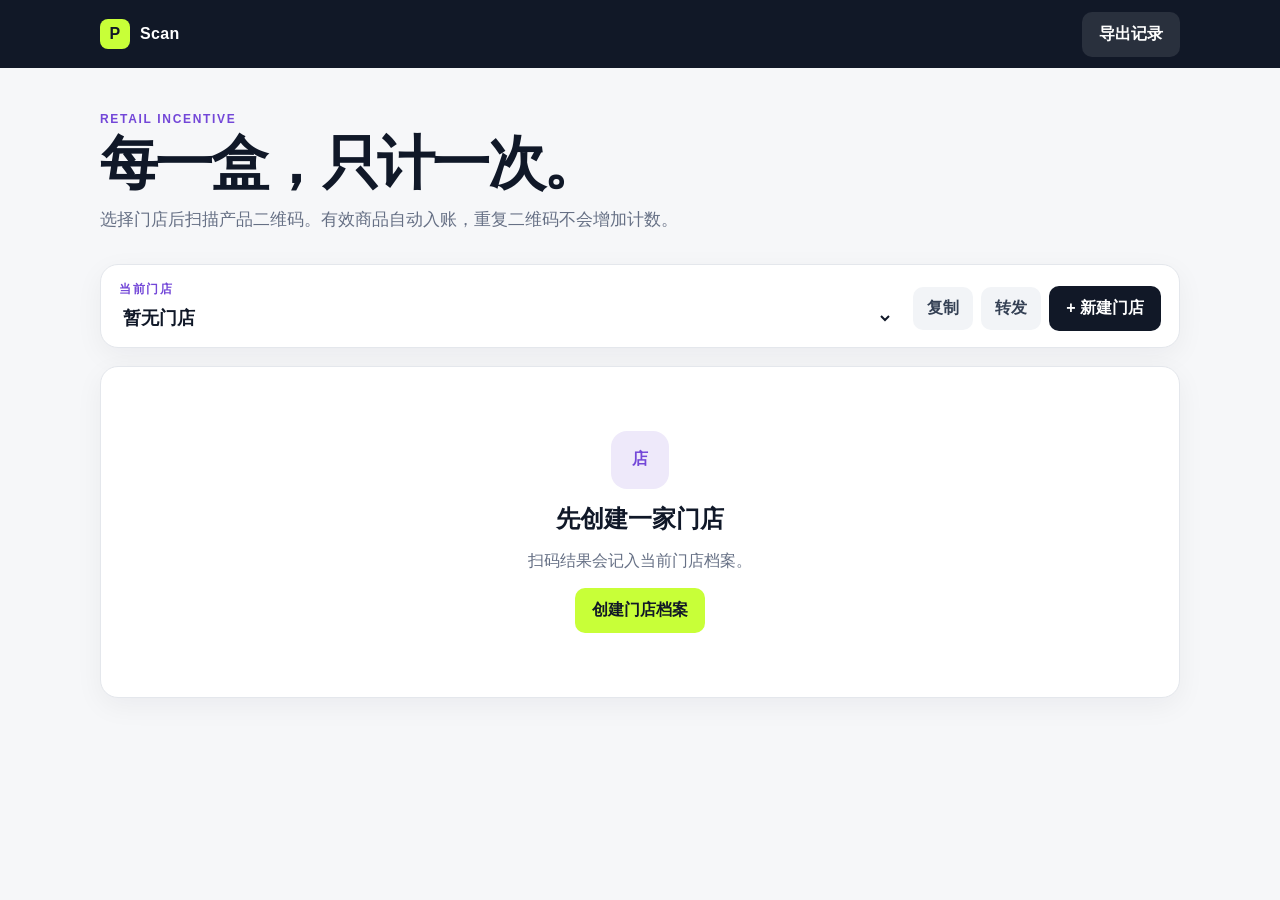
==== commit 6469b71c: "Remove branding from public interface" ====
--- a/门店扫码.html
+++ b/门店扫码.html
@@ -4,7 +4,7 @@
     <meta charset="UTF-8" />
     <meta name="viewport" content="width=device-width, initial-scale=1, viewport-fit=cover" />
     <meta name="theme-color" content="#111827" />
-    <title>PIXL 门店扫码 - 单文件版</title>
+    <title>门店扫码 - 单文件版</title>
     <style>
 :root { color-scheme: light; --ink:#101828; --muted:#667085; --line:#e4e7ec; --paper:#fff; --wash:#f6f7f9; --lime:#c8ff38; --purple:#7347d8; --success:#087a52; --danger:#b42318; font-family: Inter, "Segoe UI", "Microsoft YaHei", sans-serif; }
 * { box-sizing:border-box; }
@@ -55,7 +55,7 @@
   </head>
   <body>
     <header class="topbar">
-      <div class="brand"><span class="brand-mark">P</span><span>PIXL Scan</span></div>
+      <div class="brand"><span class="brand-mark">P</span><span>Scan</span></div>
       <button id="export-button" class="quiet-button" type="button">导出记录</button>
     </header>
 
@@ -1395,7 +1395,7 @@
   stores = (await getAll(db, "stores")).sort((a, b) => a.name.localeCompare(b.name));
   if (!stores.some((store) => store.id === currentStoreId)) currentStoreId = stores[0]?.id || "";
   elements.storeSelect.innerHTML = stores.length
-    ? stores.map((store) => `<option value="${escapeHtml(store.id)}">${escapeHtml(store.name)}</option>`).join("")
+    ? stores.map((store) => `<option value="${escapeHtml(store.id)}">${escapeHtml(publicText(store.name))}</option>`).join("")
     : '<option value="">暂无门店</option>';
   elements.storeSelect.value = currentStoreId;
   elements.empty.hidden = stores.length > 0;
@@ -1443,13 +1443,13 @@
   if (!currentStoreId || !db) return;
   const store = stores.find((item) => item.id === currentStoreId);
   const scans = (await getByIndex(db, "scans", "storeId", currentStoreId)).sort((a, b) => b.scannedAt.localeCompare(a.scannedAt));
-  elements.storeName.textContent = store.name;
-  elements.storeMeta.textContent = [store.code, store.address, store.contact].filter(Boolean).join(" · ") || "尚未填写门店详情";
+  elements.storeName.textContent = publicText(store.name);
+  elements.storeMeta.textContent = [store.code, store.address, store.contact].map(publicText).filter(Boolean).join(" · ") || "尚未填写门店详情";
   elements.total.textContent = scans.length.toLocaleString("zh-CN");
   const todayKey = new Date().toLocaleDateString("en-CA");
   elements.today.textContent = scans.filter((scan) => new Date(scan.scannedAt).toLocaleDateString("en-CA") === todayKey).length.toLocaleString("zh-CN");
   elements.products.textContent = new Set(scans.map((scan) => scan.productCode)).size;
-  elements.scanList.innerHTML = scans.slice(0, 100).map((scan) => `<tr><td>${formatDate(scan.scannedAt)}</td><td><strong>${escapeHtml(scan.productName)}</strong><small>${escapeHtml(scan.productCode)}</small></td><td>${escapeHtml(scan.flavorName)}</td><td>…${escapeHtml(scan.code.slice(-6))}</td></tr>`).join("");
+  elements.scanList.innerHTML = scans.slice(0, 100).map((scan) => `<tr><td>${formatDate(scan.scannedAt)}</td><td><strong>${escapeHtml(publicText(scan.productName))}</strong><small>${escapeHtml(scan.productCode)}</small></td><td>${escapeHtml(scan.flavorName)}</td><td>…${escapeHtml(scan.code.slice(-6))}</td></tr>`).join("");
   elements.noRecords.hidden = scans.length > 0;
   currentReportText = createStoreReport(store, scans);
 }
@@ -1559,7 +1559,7 @@
   }
   try {
     await add(db, "scans", { code: result.value, storeId: currentStoreId, scannedAt: new Date().toISOString(), ...result });
-    setFeedback("success", `${result.productName} · ${result.flavorName}`, "计数成功 +1");
+    setFeedback("success", `${publicText(result.productName)} · ${publicText(result.flavorName)}`, "计数成功 +1");
     vibrate(80);
     await renderCurrentStore();
   } catch (error) {
@@ -1573,23 +1573,23 @@
   const todayCount = scans.filter((scan) => new Date(scan.scannedAt).toLocaleDateString("en-CA") === todayKey).length;
   const summary = new Map();
   for (const scan of scans) {
-    const key = `${scan.productName} · ${scan.flavorName}`;
+    const key = `${publicText(scan.productName)} · ${publicText(scan.flavorName)}`;
     summary.set(key, (summary.get(key) || 0) + 1);
   }
   const productLines = [...summary.entries()]
     .sort((a, b) => b[1] - a[1] || a[0].localeCompare(b[0]))
     .map(([name, count]) => `- ${name}: ${count}盒`);
   const recentLines = scans.slice(0, 20).map((scan) =>
-    `- ${formatShareDate(scan.scannedAt)} | ${scan.productName} · ${scan.flavorName} | 尾号…${scan.code.slice(-6)}`,
+    `- ${formatShareDate(scan.scannedAt)} | ${publicText(scan.productName)} · ${publicText(scan.flavorName)} | 尾号…${scan.code.slice(-6)}`,
   );
   return [
-    "PIXL 门店扫码报告",
+    "门店扫码报告",
     `生成时间：${new Date().toLocaleString("zh-CN")}`,
     "",
-    `门店：${store.name}`,
-    store.code && `门店编号：${store.code}`,
-    store.address && `地址：${store.address}`,
-    store.contact && `联系人：${store.contact}`,
+    `门店：${publicText(store.name)}`,
+    store.code && `门店编号：${publicText(store.code)}`,
+    store.address && `地址：${publicText(store.address)}`,
+    store.contact && `联系人：${publicText(store.contact)}`,
     "",
     `累计有效扫码：${scans.length}盒`,
     `今日新增：${todayCount}盒`,
@@ -1614,7 +1614,7 @@
   const store = stores.find((item) => item.id === currentStoreId);
   if (navigator.share) {
     try {
-      await navigator.share({ title: `${store?.name || "PIXL门店"}扫码报告`, text: currentReportText });
+      await navigator.share({ title: `${publicText(store?.name) || "门店"}扫码报告`, text: currentReportText });
       flashActionButton(elements.shareButton, "已转发");
       return;
     } catch (error) {
@@ -1664,12 +1664,12 @@
   const rows = [["门店名称", "门店编号", "扫码时间", "产品码", "产品名称", "口味码", "口味名称", "生产时间", "完整二维码"]];
   for (const scan of scans.sort((a, b) => a.scannedAt.localeCompare(b.scannedAt))) {
     const store = stores.find((item) => item.id === scan.storeId) || {};
-    rows.push([store.name, store.code, scan.scannedAt, scan.productCode, scan.productName, scan.flavorCode, scan.flavorName, scan.producedAt, scan.code]);
+    rows.push([publicText(store.name), publicText(store.code), scan.scannedAt, scan.productCode, publicText(scan.productName), scan.flavorCode, publicText(scan.flavorName), scan.producedAt, scan.code]);
   }
   const csv = rows.map((row) => row.map(csvCell).join(",")).join("\r\n");
   const link = document.createElement("a");
   link.href = URL.createObjectURL(new Blob(["\ufeff", csv], { type: "text/csv;charset=utf-8" }));
-  link.download = `PIXL扫码记录-${new Date().toLocaleDateString("en-CA")}.csv`;
+  link.download = `扫码记录-${new Date().toLocaleDateString("en-CA")}.csv`;
   link.click();
   URL.revokeObjectURL(link.href);
 }
@@ -1679,6 +1679,7 @@
   elements.feedback.innerHTML = `<strong>${escapeHtml(title)}</strong><span>${escapeHtml(detail)}</span>`;
 }
 function formatDate(value) { return new Intl.DateTimeFormat("zh-CN", { month: "2-digit", day: "2-digit", hour: "2-digit", minute: "2-digit" }).format(new Date(value)); }
+function publicText(value) { return String(value ?? "").replace(/PIXL/gi, "").replace(/\s{2,}/g, " ").trim(); }
 function escapeHtml(value) { return String(value ?? "").replace(/[&<>"]/g, (char) => ({ "&": "&amp;", "<": "&lt;", ">": "&gt;", '"': "&quot;" })[char]); }
 function csvCell(value) { return `"${String(value ?? "").replaceAll('"', '""')}"`; }
 function vibrate(pattern) { navigator.vibrate?.(pattern); }
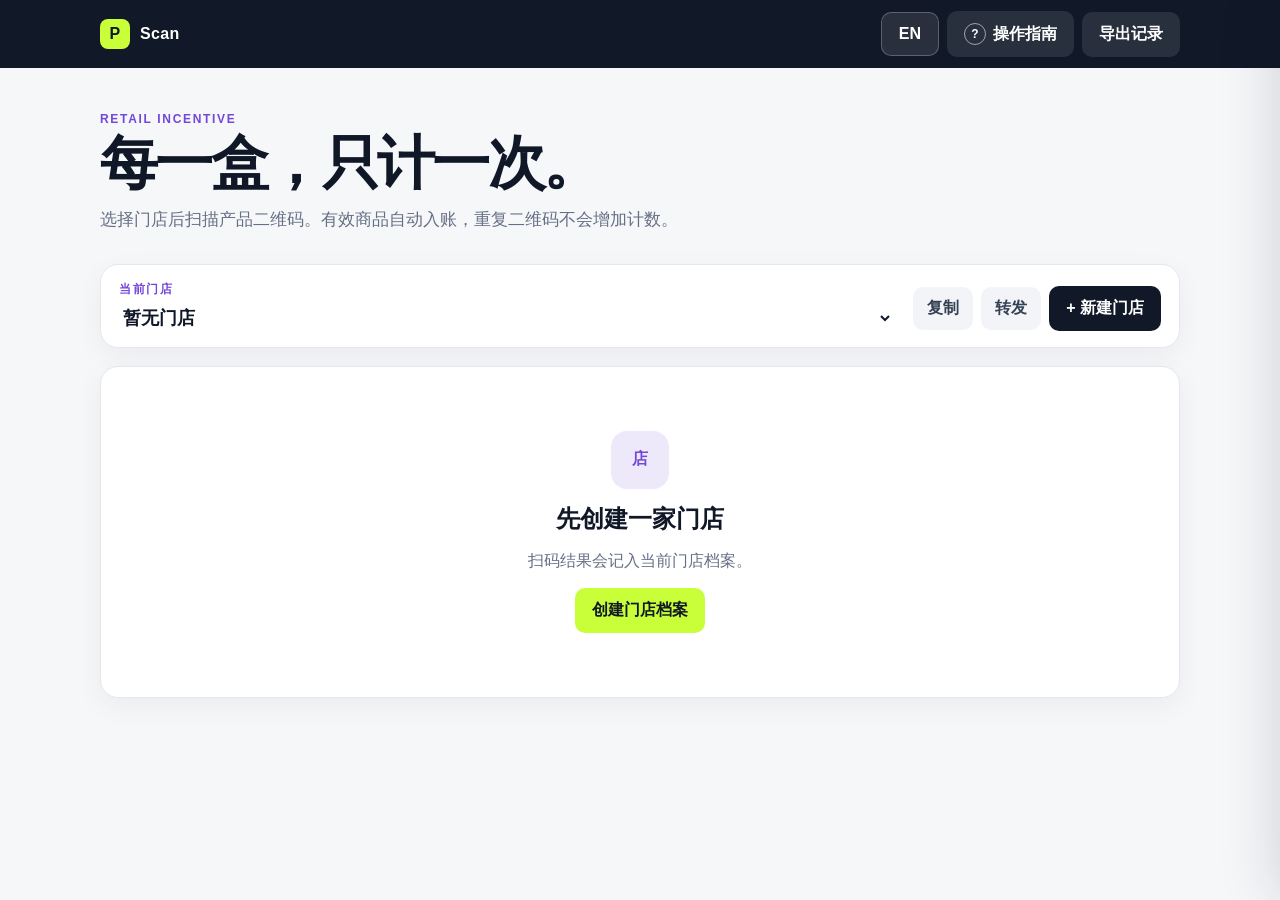
==== commit 7dc7be34: "add store rebates and localization" ====
--- a/门店扫码.html
+++ b/门店扫码.html
@@ -35,6 +35,16 @@
 .stats-grid { display:grid; grid-template-columns:repeat(3,1fr); gap:14px; margin-bottom:14px; }
 .stat { padding:22px; }.stat span { color:var(--muted); font-size:14px; }.stat strong { display:inline-block; margin:10px 5px 0 0; font-size:36px; letter-spacing:-.04em; }.stat small { color:var(--muted); }
 .scanner-card,.records-card { padding:24px; margin-bottom:14px; }
+.batch-card { padding:24px; margin-bottom:14px; }
+.batch-grid { display:grid; grid-template-columns:repeat(4,1fr); gap:10px; }
+.batch-grid>div { padding:16px; border-radius:12px; background:#f8f9fb; border:1px solid #eaecf0; }
+.batch-grid span,.batch-grid small { display:block; color:var(--muted); font-size:12px; }
+.batch-grid strong { display:block; margin:7px 0 4px; font-size:25px; }
+.batch-grid .rebate-total { color:white; background:#111827; border-color:#111827; }
+.batch-grid .rebate-total span,.batch-grid .rebate-total small { color:#d0d5dd; }
+.batch-grid .rebate-total strong { color:var(--lime); }
+.batch-summary { margin:12px 0 0; padding:12px 14px; border-radius:10px; color:var(--success); background:#e7f8ef; font-size:13px; }
+button:disabled { cursor:not-allowed; opacity:.48; }
 .section-heading { display:flex; justify-content:space-between; align-items:center; gap:14px; margin-bottom:18px; }
 .section-heading h2 { margin:0; font-size:22px; }.status-pill { padding:7px 10px; border-radius:999px; color:var(--muted); background:#f2f4f7; font-size:12px; font-weight:750; }.status-pill.live { background:#e7f8ef; color:var(--success); }
 .camera-frame { position:relative; overflow:hidden; aspect-ratio:16/9; min-height:260px; border-radius:14px; background:#111827; }
@@ -49,14 +59,49 @@
 .text-button,.close-button { border:0; color:var(--purple); background:transparent; font-weight:700; }.store-meta { margin:-8px 0 18px; color:var(--muted); font-size:14px; }
 .table-wrap { overflow-x:auto; } table { width:100%; border-collapse:collapse; font-size:14px; } th { color:var(--muted); font-size:12px; text-align:left; font-weight:650; } th,td { padding:13px 10px; border-bottom:1px solid #f0f1f3; white-space:nowrap; } td strong,td small { display:block; } td small { margin-top:3px; color:var(--muted); }.no-records { padding:28px; color:var(--muted); text-align:center; }
 dialog { width:min(520px,calc(100% - 28px)); padding:0; border:0; border-radius:18px; box-shadow:0 24px 70px rgba(16,24,40,.25); } dialog::backdrop { background:rgba(16,24,40,.6); backdrop-filter:blur(3px); } dialog form { padding:26px; }.dialog-heading { display:flex; justify-content:space-between; align-items:flex-start; margin-bottom:20px; }.dialog-heading h2 { margin:0; }.close-button { color:var(--muted); font-size:28px; line-height:1; } dialog label { display:block; margin:13px 0; color:#344054; font-size:13px; font-weight:650; } dialog input { width:100%; margin-top:6px; padding:12px 13px; border:1px solid #d0d5dd; border-radius:9px; outline:none; } dialog input:focus { border-color:var(--purple); box-shadow:0 0 0 3px #eee9fa; }.dialog-actions { display:flex; justify-content:flex-end; gap:10px; margin-top:22px; }.dialog-actions .quiet-button { color:var(--muted); background:#f2f4f7; }.fatal { padding:80px 24px; text-align:center; }
-@media (max-width:680px) { .shell { width:min(100% - 22px,1080px); padding-top:28px; }.topbar { padding:0 14px; }.stats-grid { grid-template-columns:1fr 1fr 1fr; gap:8px; }.stat { padding:15px 12px; }.stat strong { font-size:27px; }.stat span { font-size:12px; }.scanner-card,.records-card { padding:16px; }.camera-frame { min-height:300px; aspect-ratio:3/4; }.store-panel { align-items:center; }.store-panel .secondary-button { padding:10px 12px; white-space:nowrap; }.store-panel { flex-wrap:wrap; }.store-actions { width:100%; }.store-actions #new-store-button { margin-left:auto; }.feedback { flex-direction:column; }.feedback span { text-align:left; }.manual-entry form { flex-direction:column; } }
+.field-error { margin:-7px 0 10px; color:var(--danger); font-size:12px; }
+.confirm-store-card { display:flex; align-items:center; justify-content:space-between; gap:12px; padding:18px; border:1px solid #d9d0f2; border-radius:12px; background:#f7f4fc; }
+.confirm-store-card strong { font-size:18px; }.confirm-store-card span { color:var(--purple); font-weight:850; letter-spacing:.08em; }
+.confirm-hint { color:var(--muted); font-size:13px; }
+@media (max-width:680px) { .shell { width:min(100% - 22px,1080px); padding-top:28px; }.topbar { padding:0 14px; }.stats-grid { grid-template-columns:1fr 1fr 1fr; gap:8px; }.stat { padding:15px 12px; }.stat strong { font-size:27px; }.stat span { font-size:12px; }.scanner-card,.records-card,.batch-card { padding:16px; }.batch-grid { grid-template-columns:1fr 1fr; }.camera-frame { min-height:300px; aspect-ratio:3/4; }.store-panel { align-items:center; }.store-panel .secondary-button { padding:10px 12px; white-space:nowrap; }.store-panel { flex-wrap:wrap; }.store-actions { width:100%; }.store-actions #new-store-button { margin-left:auto; }.feedback { flex-direction:column; }.feedback span { text-align:left; }.manual-entry form { flex-direction:column; } }
+
+.topbar-actions { display:flex; align-items:center; gap:8px; }
+.language-button { min-width:44px; border:1px solid rgba(255,255,255,.24); }
+.guide-trigger { display:flex; align-items:center; gap:7px; }
+.guide-trigger:before { content:"?"; display:grid; place-items:center; width:20px; height:20px; border:1px solid rgba(255,255,255,.55); border-radius:50%; font-size:12px; font-weight:850; }
+.guide-overlay { position:fixed; inset:0; z-index:90; background:rgba(16,24,40,.55); opacity:0; pointer-events:none; transition:opacity .24s ease; backdrop-filter:blur(2px); }
+.guide-overlay.is-open { opacity:1; pointer-events:auto; }
+.guide-sidebar { position:fixed; z-index:100; top:0; right:0; width:min(440px,92vw); height:100dvh; display:flex; flex-direction:column; background:#fff; box-shadow:-18px 0 60px rgba(16,24,40,.2); transform:translateX(105%); transition:transform .28s ease; }
+.guide-sidebar.is-open { transform:translateX(0); }
+.guide-header { flex:0 0 auto; display:flex; align-items:flex-start; justify-content:space-between; padding:24px 22px 18px; border-bottom:1px solid var(--line); }
+.guide-header h2 { margin:0; font-size:25px; letter-spacing:-.025em; }
+.guide-close { width:38px; height:38px; display:grid; place-items:center; border:0; border-radius:10px; background:#f2f4f7; color:#475467; font-size:27px; line-height:1; }
+.guide-content { overflow-y:auto; padding:20px 22px calc(30px + env(safe-area-inset-bottom)); }
+.guide-intro { margin:0 0 22px; color:var(--muted); line-height:1.65; }
+.guide-steps { list-style:none; margin:0; padding:0; }
+.guide-steps li { display:grid; grid-template-columns:34px 1fr; gap:12px; padding:0 0 22px; position:relative; }
+.guide-steps li:not(:last-child):before { content:""; position:absolute; left:16px; top:34px; bottom:0; width:2px; background:#eaecf0; }
+.step-number { position:relative; z-index:1; width:34px; height:34px; display:grid; place-items:center; border-radius:10px; background:#eee9fa; color:var(--purple); font-size:14px; font-weight:850; }
+.guide-steps strong { display:block; margin:5px 0 6px; font-size:15px; }
+.guide-steps p { margin:0; color:var(--muted); font-size:14px; line-height:1.6; }
+.result-guide { display:grid; grid-template-columns:auto 1fr; align-items:center; gap:7px 9px; margin-top:10px; color:var(--muted); font-size:12px; }
+.result-guide span:nth-child(odd) { padding:5px 8px; border-radius:7px; font-weight:750; text-align:center; }
+.result-success { color:var(--success); background:#e7f8ef; }.result-duplicate { color:#92400e; background:#fff4dc; }.result-error { color:var(--danger); background:#feeceb; }
+.guide-note { margin-top:12px; padding:15px 16px; border-radius:12px; background:#f8f9fb; border:1px solid #eaecf0; }
+.guide-note h3 { margin:0 0 6px; font-size:14px; }.guide-note p { margin:0; color:var(--muted); font-size:13px; line-height:1.55; }
+body.guide-open { overflow:hidden; }
+@media (max-width:680px) { .topbar-actions { gap:6px; }.topbar-actions .quiet-button { padding:10px 11px; font-size:13px; }.guide-trigger:before { display:none; }.guide-sidebar { width:min(94vw,420px); }.guide-header { padding-top:calc(20px + env(safe-area-inset-top)); } }
 
     </style>
   </head>
   <body>
     <header class="topbar">
       <div class="brand"><span class="brand-mark">P</span><span>Scan</span></div>
-      <button id="export-button" class="quiet-button" type="button">导出记录</button>
+      <div class="topbar-actions">
+        <button id="language-button" class="quiet-button language-button" type="button" aria-label="Switch to English">EN</button>
+        <button id="guide-button" class="quiet-button guide-trigger" type="button" aria-controls="guide-sidebar" aria-expanded="false">操作指南</button>
+        <button id="export-button" class="quiet-button" type="button">导出记录</button>
+      </div>
     </header>
 
     <main class="shell">
@@ -90,6 +135,21 @@
           <article class="stat card"><span>有效扫码</span><strong id="total-count">0</strong><small>盒</small></article>
           <article class="stat card"><span>今日新增</span><strong id="today-count">0</strong><small>盒</small></article>
           <article class="stat card"><span>产品种类</span><strong id="product-count">0</strong><small>类</small></article>
+        </section>
+
+        <section class="batch-card card">
+          <div class="section-heading">
+            <div><span class="label">积分与返利</span><h2>当前批次</h2></div>
+            <span id="batch-status" class="status-pill">等待扫码</span>
+          </div>
+          <div class="batch-grid">
+            <div><span>本批积分</span><strong id="batch-points">0</strong><small>分（每盒 1 分）</small></div>
+            <div><span>8000 KIT</span><strong id="batch-kit-count">0</strong><small>盒 × £22</small></div>
+            <div><span>8000 POD</span><strong id="batch-pod-count">0</strong><small>盒 × £15.50</small></div>
+            <div class="rebate-total"><span>20% 返利</span><strong id="batch-rebate">£0.00</strong><small id="batch-sales">计价销售额 £0.00</small></div>
+          </div>
+          <button id="submit-batch-button" class="primary-button full" type="button" disabled>提交本批并计算返利</button>
+          <p id="last-batch-summary" class="batch-summary" hidden></p>
         </section>
 
         <section class="scanner-card card">
@@ -141,12 +201,49 @@
         <div class="dialog-heading"><div><span class="label">门店档案</span><h2 id="dialog-title">新建门店</h2></div><button class="close-button" value="cancel" aria-label="关闭">×</button></div>
         <input id="store-id" type="hidden" />
         <label>门店名称 *<input id="store-name-input" required maxlength="80" placeholder="例如：Soho Vape Store" /></label>
-        <label>门店编号<input id="store-code-input" maxlength="40" placeholder="例如：UK-001" /></label>
-        <label>地址<input id="store-address-input" maxlength="160" placeholder="门店地址" /></label>
-        <label>联系人<input id="store-contact-input" maxlength="80" placeholder="姓名或电话" /></label>
+        <label>邮编（选填）<input id="store-postcode-input" maxlength="8" autocomplete="postal-code" placeholder="例如：SW1A 1AA" aria-describedby="postcode-error" /></label>
+        <p id="postcode-error" class="field-error" role="alert" hidden>请输入有效的英国邮编，例如 SW1A 1AA。</p>
+        <label>决策人名称（选填）<input id="store-decision-maker-input" maxlength="80" placeholder="姓名" /></label>
+        <label>联系方式（选填）<input id="store-contact-input" maxlength="100" autocomplete="tel" placeholder="电话、WhatsApp 或邮箱" /></label>
         <div class="dialog-actions"><button class="quiet-button" value="cancel" type="button" id="cancel-store">取消</button><button class="primary-button" type="submit">保存档案</button></div>
       </form>
     </dialog>
+
+    <dialog id="store-confirm-dialog">
+      <form method="dialog">
+        <div class="dialog-heading"><div><span class="label">开始扫码前确认</span><h2>店铺信息是否正确？</h2></div></div>
+        <div class="confirm-store-card"><strong id="confirm-store-name"></strong><span id="confirm-store-postcode"></span></div>
+        <p class="confirm-hint">本次扫码将计入以上店铺。</p>
+        <div class="dialog-actions"><button class="quiet-button" value="cancel">取消</button><button class="primary-button" value="confirm">确认并开始扫码</button></div>
+      </form>
+    </dialog>
+
+    <div id="guide-overlay" class="guide-overlay" aria-hidden="true"></div>
+    <aside id="guide-sidebar" class="guide-sidebar" aria-hidden="true" aria-labelledby="guide-title">
+      <div class="guide-header">
+        <div><span class="label">快速上手</span><h2 id="guide-title">操作指南</h2></div>
+        <button id="guide-close" class="guide-close" type="button" aria-label="关闭操作指南">×</button>
+      </div>
+      <div class="guide-content">
+        <p class="guide-intro">按照以下步骤完成建店、扫码和结果分享。所有扫码数据只保存在当前手机浏览器。</p>
+        <ol class="guide-steps">
+          <li><span class="step-number">1</span><div><strong>创建店铺</strong><p>填写店铺名称、英国邮编、决策人名称和联系方式；邮编会自动校验和格式化。</p></div></li>
+          <li><span class="step-number">2</span><div><strong>选择当前门店</strong><p>扫码前确认顶部显示的是正确门店，所有有效扫码会记入该门店。</p></div></li>
+          <li><span class="step-number">3</span><div><strong>允许相机并确认店铺</strong><p>允许相机权限后，核对弹窗中的店铺名称和邮编，点击确认后才会开始扫码。</p></div></li>
+          <li><span class="step-number">4</span><div><strong>对准二维码</strong><p>让完整二维码位于扫描框内并保持稳定。无法实时扫描时，点击“拍照识别”。</p></div></li>
+          <li><span class="step-number">5</span><div><strong>查看识别结果</strong><div class="result-guide"><span class="result-success">计数成功</span><span>有效商品 +1</span><span class="result-duplicate">重复扫码</span><span>不会重复计数</span><span class="result-error">无效二维码</span><span>编码不符合规则</span></div></div></li>
+          <li><span class="step-number">6</span><div><strong>提交批次</strong><p>每个有效盒码积 1 分。提交后系统按 8000 KIT £22、8000 POD £15.50 自动计算销售额及 20% 返利。</p></div></li>
+        </ol>
+        <section class="guide-note">
+          <h3>相机无法开启？</h3>
+          <p>请确认通过 HTTPS 网站打开，并在手机的浏览器网站设置中允许相机。关闭其他正在使用相机的应用后重试。</p>
+        </section>
+        <section class="guide-note">
+          <h3>数据保存在哪里？</h3>
+          <p>门店和扫码记录保存在当前浏览器。清除浏览器数据或更换手机后不会自动同步，请定期导出记录。</p>
+        </section>
+      </div>
+    </aside>
 
     <script>
 var __Html5QrcodeLibrary__;(()=>{var t={449:function(t,e,r){!function(t){"use strict";function e(t){return null==t}var n=Object.setPrototypeOf||{__proto__:[]}instanceof Array&&function(t,e){t.__proto__=e}||function(t,e){for(var r in e)e.hasOwnProperty(r)&&(t[r]=e[r])};var i,o=function(t){function e(e){var r,n,i,o=this.constructor,s=t.call(this,e)||this;return Object.defineProperty(s,"name",{value:o.name,enumerable:!1}),r=s,n=o.prototype,(i=Object.setPrototypeOf)?i(r,n):r.__proto__=n,function(t,e){void 0===e&&(e=t.constructor);var r=Error.captureStackTrace;r&&r(t,e)}(s),s}return function(t,e){function r(){this.constructor=t}n(t,e),t.prototype=null===e?Object.create(e):(r.prototype=e.prototype,new r)}(e,t),e}(Error);class s extends o{constructor(t=undefined){super(t),this.message=t}getKind(){return this.constructor.kind}}s.kind="Exception";class a extends s{}a.kind="ArgumentException";class c extends s{}c.kind="IllegalArgumentException";class l{constructor(t){if(this.binarizer=t,null===t)throw new c("Binarizer must be non-null.")}getWidth(){return this.binarizer.getWidth()}getHeight(){return this.binarizer.getHeight()}getBlackRow(t,e){return this.binarizer.getBlackRow(t,e)}getBlackMatrix(){return null!==this.matrix&&void 0!==this.matrix||(this.matrix=this.binarizer.getBlackMatrix()),this.matrix}isCropSupported(){return this.binarizer.getLuminanceSource().isCropSupported()}crop(t,e,r,n){const i=this.binarizer.getLuminanceSource().crop(t,e,r,n);return new l(this.binarizer.createBinarizer(i))}isRotateSupported(){return this.binarizer.getLuminanceSource().isRotateSupported()}rotateCounterClockwise(){const t=this.binarizer.getLuminanceSource().rotateCounterClockwise();return new l(this.binarizer.createBinarizer(t))}rotateCounterClockwise45(){const t=this.binarizer.getLuminanceSource().rotateCounterClockwise45();return new l(this.binarizer.createBinarizer(t))}toString(){try{return this.getBlackMatrix().toString()}catch(t){return""}}}class h extends s{static getChecksumInstance(){return new h}}h.kind="ChecksumException";class u{constructor(t){this.source=t}getLuminanceSource(){return this.source}getWidth(){return this.source.getWidth()}getHeight(){return this.source.getHeight()}}class d{static arraycopy(t,e,r,n,i){for(;i--;)r[n++]=t[e++]}static currentTimeMillis(){return Date.now()}}class f extends s{}f.kind="IndexOutOfBoundsException";class g extends f{constructor(t=undefined,e=undefined){super(e),this.index=t,this.message=e}}g.kind="ArrayIndexOutOfBoundsException";class w{static fill(t,e){for(let r=0,n=t.length;r<n;r++)t[r]=e}static fillWithin(t,e,r,n){w.rangeCheck(t.length,e,r);for(let i=e;i<r;i++)t[i]=n}static rangeCheck(t,e,r){if(e>r)throw new c("fromIndex("+e+") > toIndex("+r+")");if(e<0)throw new g(e);if(r>t)throw new g(r)}static asList(...t){return t}static create(t,e,r){return Array.from({length:t}).map((t=>Array.from({length:e}).fill(r)))}static createInt32Array(t,e,r){return Array.from({length:t}).map((t=>Int32Array.from({length:e}).fill(r)))}static equals(t,e){if(!t)return!1;if(!e)return!1;if(!t.length)return!1;if(!e.length)return!1;if(t.length!==e.length)return!1;for(let r=0,n=t.length;r<n;r++)if(t[r]!==e[r])return!1;return!0}static hashCode(t){if(null===t)return 0;let e=1;for(const r of t)e=31*e+r;return e}static fillUint8Array(t,e){for(let r=0;r!==t.length;r++)t[r]=e}static copyOf(t,e){return t.slice(0,e)}static copyOfUint8Array(t,e){if(t.length<=e){const r=new Uint8Array(e);return r.set(t),r}return t.slice(0,e)}static copyOfRange(t,e,r){const n=r-e,i=new Int32Array(n);return d.arraycopy(t,e,i,0,n),i}static binarySearch(t,e,r){void 0===r&&(r=w.numberComparator);let n=0,i=t.length-1;for(;n<=i;){const o=i+n>>1,s=r(e,t[o]);if(s>0)n=o+1;else{if(!(s<0))return o;i=o-1}}return-n-1}static numberComparator(t,e){return t-e}}class m{static numberOfTrailingZeros(t){let e;if(0===t)return 32;let r=31;return e=t<<16,0!==e&&(r-=16,t=e),e=t<<8,0!==e&&(r-=8,t=e),e=t<<4,0!==e&&(r-=4,t=e),e=t<<2,0!==e&&(r-=2,t=e),r-(t<<1>>>31)}static numberOfLeadingZeros(t){if(0===t)return 32;let e=1;return t>>>16==0&&(e+=16,t<<=16),t>>>24==0&&(e+=8,t<<=8),t>>>28==0&&(e+=4,t<<=4),t>>>30==0&&(e+=2,t<<=2),e-=t>>>31,e}static toHexString(t){return t.toString(16)}static toBinaryString(t){return String(parseInt(String(t),2))}static bitCount(t){return t=(t=(858993459&(t-=t>>>1&1431655765))+(t>>>2&858993459))+(t>>>4)&252645135,63&(t+=t>>>8)+(t>>>16)}static truncDivision(t,e){return Math.trunc(t/e)}static parseInt(t,e=undefined){return parseInt(t,e)}}m.MIN_VALUE_32_BITS=-2147483648,m.MAX_VALUE=Number.MAX_SAFE_INTEGER;class p{constructor(t,e){void 0===t?(this.size=0,this.bits=new Int32Array(1)):(this.size=t,this.bits=null==e?p.makeArray(t):e)}getSize(){return this.size}getSizeInBytes(){return Math.floor((this.size+7)/8)}ensureCapacity(t){if(t>32*this.bits.length){const e=p.makeArray(t);d.arraycopy(this.bits,0,e,0,this.bits.length),this.bits=e}}get(t){return 0!=(this.bits[Math.floor(t/32)]&1<<(31&t))}set(t){this.bits[Math.floor(t/32)]|=1<<(31&t)}flip(t){this.bits[Math.floor(t/32)]^=1<<(31&t)}getNextSet(t){const e=this.size;if(t>=e)return e;const r=this.bits;let n=Math.floor(t/32),i=r[n];i&=~((1<<(31&t))-1);const o=r.length;for(;0===i;){if(++n===o)return e;i=r[n]}const s=32*n+m.numberOfTrailingZeros(i);return s>e?e:s}getNextUnset(t){const e=this.size;if(t>=e)return e;const r=this.bits;let n=Math.floor(t/32),i=~r[n];i&=~((1<<(31&t))-1);const o=r.length;for(;0===i;){if(++n===o)return e;i=~r[n]}const s=32*n+m.numberOfTrailingZeros(i);return s>e?e:s}setBulk(t,e){this.bits[Math.floor(t/32)]=e}setRange(t,e){if(e<t||t<0||e>this.size)throw new c;if(e===t)return;e--;const r=Math.floor(t/32),n=Math.floor(e/32),i=this.bits;for(let o=r;o<=n;o++){const s=(2<<(o<n?31:31&e))-(1<<(o>r?0:31&t));i[o]|=s}}clear(){const t=this.bits.length,e=this.bits;for(let r=0;r<t;r++)e[r]=0}isRange(t,e,r){if(e<t||t<0||e>this.size)throw new c;if(e===t)return!0;e--;const n=Math.floor(t/32),i=Math.floor(e/32),o=this.bits;for(let s=n;s<=i;s++){const a=(2<<(s<i?31:31&e))-(1<<(s>n?0:31&t))&4294967295;if((o[s]&a)!==(r?a:0))return!1}return!0}appendBit(t){this.ensureCapacity(this.size+1),t&&(this.bits[Math.floor(this.size/32)]|=1<<(31&this.size)),this.size++}appendBits(t,e){if(e<0||e>32)throw new c("Num bits must be between 0 and 32");this.ensureCapacity(this.size+e);for(let r=e;r>0;r--)this.appendBit(1==(t>>r-1&1))}appendBitArray(t){const e=t.size;this.ensureCapacity(this.size+e);for(let r=0;r<e;r++)this.appendBit(t.get(r))}xor(t){if(this.size!==t.size)throw new c("Sizes don't match");const e=this.bits;for(let r=0,n=e.length;r<n;r++)e[r]^=t.bits[r]}toBytes(t,e,r,n){for(let i=0;i<n;i++){let n=0;for(let e=0;e<8;e++)this.get(t)&&(n|=1<<7-e),t++;e[r+i]=n}}getBitArray(){return this.bits}reverse(){const t=new Int32Array(this.bits.length),e=Math.floor((this.size-1)/32),r=e+1,n=this.bits;for(let i=0;i<r;i++){let r=n[i];r=r>>1&1431655765|(1431655765&r)<<1,r=r>>2&858993459|(858993459&r)<<2,r=r>>4&252645135|(252645135&r)<<4,r=r>>8&16711935|(16711935&r)<<8,r=r>>16&65535|(65535&r)<<16,t[e-i]=r}if(this.size!==32*r){const e=32*r-this.size;let n=t[0]>>>e;for(let i=1;i<r;i++){const r=t[i];n|=r<<32-e,t[i-1]=n,n=r>>>e}t[r-1]=n}this.bits=t}static makeArray(t){return new Int32Array(Math.floor((t+31)/32))}equals(t){if(!(t instanceof p))return!1;const e=t;return this.size===e.size&&w.equals(this.bits,e.bits)}hashCode(){return 31*this.size+w.hashCode(this.bits)}toString(){let t="";for(let e=0,r=this.size;e<r;e++)0==(7&e)&&(t+=" "),t+=this.get(e)?"X":".";return t}clone(){return new p(this.size,this.bits.slice())}}!function(t){t[t.OTHER=0]="OTHER",t[t.PURE_BARCODE=1]="PURE_BARCODE",t[t.POSSIBLE_FORMATS=2]="POSSIBLE_FORMATS",t[t.TRY_HARDER=3]="TRY_HARDER",t[t.CHARACTER_SET=4]="CHARACTER_SET",t[t.ALLOWED_LENGTHS=5]="ALLOWED_LENGTHS",t[t.ASSUME_CODE_39_CHECK_DIGIT=6]="ASSUME_CODE_39_CHECK_DIGIT",t[t.ASSUME_GS1=7]="ASSUME_GS1",t[t.RETURN_CODABAR_START_END=8]="RETURN_CODABAR_START_END",t[t.NEED_RESULT_POINT_CALLBACK=9]="NEED_RESULT_POINT_CALLBACK",t[t.ALLOWED_EAN_EXTENSIONS=10]="ALLOWED_EAN_EXTENSIONS"}(i||(i={}));var A,C=i;class E extends s{static getFormatInstance(){return new E}}E.kind="FormatException",function(t){t[t.Cp437=0]="Cp437",t[t.ISO8859_1=1]="ISO8859_1",t[t.ISO8859_2=2]="ISO8859_2",t[t.ISO8859_3=3]="ISO8859_3",t[t.ISO8859_4=4]="ISO8859_4",t[t.ISO8859_5=5]="ISO8859_5",t[t.ISO8859_6=6]="ISO8859_6",t[t.ISO8859_7=7]="ISO8859_7",t[t.ISO8859_8=8]="ISO8859_8",t[t.ISO8859_9=9]="ISO8859_9",t[t.ISO8859_10=10]="ISO8859_10",t[t.ISO8859_11=11]="ISO8859_11",t[t.ISO8859_13=12]="ISO8859_13",t[t.ISO8859_14=13]="ISO8859_14",t[t.ISO8859_15=14]="ISO8859_15",t[t.ISO8859_16=15]="ISO8859_16",t[t.SJIS=16]="SJIS",t[t.Cp1250=17]="Cp1250",t[t.Cp1251=18]="Cp1251",t[t.Cp1252=19]="Cp1252",t[t.Cp1256=20]="Cp1256",t[t.UnicodeBigUnmarked=21]="UnicodeBigUnmarked",t[t.UTF8=22]="UTF8",t[t.ASCII=23]="ASCII",t[t.Big5=24]="Big5",t[t.GB18030=25]="GB18030",t[t.EUC_KR=26]="EUC_KR"}(A||(A={}));class I{constructor(t,e,r,...n){this.valueIdentifier=t,this.name=r,this.values="number"==typeof e?Int32Array.from([e]):e,this.otherEncodingNames=n,I.VALUE_IDENTIFIER_TO_ECI.set(t,this),I.NAME_TO_ECI.set(r,this);const i=this.values;for(let t=0,e=i.length;t!==e;t++){const e=i[t];I.VALUES_TO_ECI.set(e,this)}for(const t of n)I.NAME_TO_ECI.set(t,this)}getValueIdentifier(){return this.valueIdentifier}getName(){return this.name}getValue(){return this.values[0]}static getCharacterSetECIByValue(t){if(t<0||t>=900)throw new E("incorect value");const e=I.VALUES_TO_ECI.get(t);if(void 0===e)throw new E("incorect value");return e}static getCharacterSetECIByName(t){const e=I.NAME_TO_ECI.get(t);if(void 0===e)throw new E("incorect value");return e}equals(t){if(!(t instanceof I))return!1;const e=t;return this.getName()===e.getName()}}I.VALUE_IDENTIFIER_TO_ECI=new Map,I.VALUES_TO_ECI=new Map,I.NAME_TO_ECI=new Map,I.Cp437=new I(A.Cp437,Int32Array.from([0,2]),"Cp437"),I.ISO8859_1=new I(A.ISO8859_1,Int32Array.from([1,3]),"ISO-8859-1","ISO88591","ISO8859_1"),I.ISO8859_2=new I(A.ISO8859_2,4,"ISO-8859-2","ISO88592","ISO8859_2"),I.ISO8859_3=new I(A.ISO8859_3,5,"ISO-8859-3","ISO88593","ISO8859_3"),I.ISO8859_4=new I(A.ISO8859_4,6,"ISO-8859-4","ISO88594","ISO8859_4"),I.ISO8859_5=new I(A.ISO8859_5,7,"ISO-8859-5","ISO88595","ISO8859_5"),I.ISO8859_6=new I(A.ISO8859_6,8,"ISO-8859-6","ISO88596","ISO8859_6"),I.ISO8859_7=new I(A.ISO8859_7,9,"ISO-8859-7","ISO88597","ISO8859_7"),I.ISO8859_8=new I(A.ISO8859_8,10,"ISO-8859-8","ISO88598","ISO8859_8"),I.ISO8859_9=new I(A.ISO8859_9,11,"ISO-8859-9","ISO88599","ISO8859_9"),I.ISO8859_10=new I(A.ISO8859_10,12,"ISO-8859-10","ISO885910","ISO8859_10"),I.ISO8859_11=new I(A.ISO8859_11,13,"ISO-8859-11","ISO885911","ISO8859_11"),I.ISO8859_13=new I(A.ISO8859_13,15,"ISO-8859-13","ISO885913","ISO8859_13"),I.ISO8859_14=new I(A.ISO8859_14,16,"ISO-8859-14","ISO885914","ISO8859_14"),I.ISO8859_15=new I(A.ISO8859_15,17,"ISO-8859-15","ISO885915","ISO8859_15"),I.ISO8859_16=new I(A.ISO8859_16,18,"ISO-8859-16","ISO885916","ISO8859_16"),I.SJIS=new I(A.SJIS,20,"SJIS","Shift_JIS"),I.Cp1250=new I(A.Cp1250,21,"Cp1250","windows-1250"),I.Cp1251=new I(A.Cp1251,22,"Cp1251","windows-1251"),I.Cp1252=new I(A.Cp1252,23,"Cp1252","windows-1252"),I.Cp1256=new I(A.Cp1256,24,"Cp1256","windows-1256"),I.UnicodeBigUnmarked=new I(A.UnicodeBigUnmarked,25,"UnicodeBigUnmarked","UTF-16BE","UnicodeBig"),I.UTF8=new I(A.UTF8,26,"UTF8","UTF-8"),I.ASCII=new I(A.ASCII,Int32Array.from([27,170]),"ASCII","US-ASCII"),I.Big5=new I(A.Big5,28,"Big5"),I.GB18030=new I(A.GB18030,29,"GB18030","GB2312","EUC_CN","GBK"),I.EUC_KR=new I(A.EUC_KR,30,"EUC_KR","EUC-KR");class S extends s{}S.kind="UnsupportedOperationException";class _{static decode(t,e){const r=this.encodingName(e);return this.customDecoder?this.customDecoder(t,r):"undefined"==typeof TextDecoder||this.shouldDecodeOnFallback(r)?this.decodeFallback(t,r):new TextDecoder(r).decode(t)}static shouldDecodeOnFallback(t){return!_.isBrowser()&&"ISO-8859-1"===t}static encode(t,e){const r=this.encodingName(e);return this.customEncoder?this.customEncoder(t,r):"undefined"==typeof TextEncoder?this.encodeFallback(t):(new TextEncoder).encode(t)}static isBrowser(){return"undefined"!=typeof window&&"[object Window]"==={}.toString.call(window)}static encodingName(t){return"string"==typeof t?t:t.getName()}static encodingCharacterSet(t){return t instanceof I?t:I.getCharacterSetECIByName(t)}static decodeFallback(t,e){const r=this.encodingCharacterSet(e);if(_.isDecodeFallbackSupported(r)){let e="";for(let r=0,n=t.length;r<n;r++){let n=t[r].toString(16);n.length<2&&(n="0"+n),e+="%"+n}return decodeURIComponent(e)}if(r.equals(I.UnicodeBigUnmarked))return String.fromCharCode.apply(null,new Uint16Array(t.buffer));throw new S(`Encoding ${this.encodingName(e)} not supported by fallback.`)}static isDecodeFallbackSupported(t){return t.equals(I.UTF8)||t.equals(I.ISO8859_1)||t.equals(I.ASCII)}static encodeFallback(t){const e=btoa(unescape(encodeURIComponent(t))).split(""),r=[];for(let t=0;t<e.length;t++)r.push(e[t].charCodeAt(0));return new Uint8Array(r)}}class T{static castAsNonUtf8Char(t,e=null){const r=e?e.getName():this.ISO88591;return _.decode(new Uint8Array([t]),r)}static guessEncoding(t,e){if(null!=e&&void 0!==e.get(C.CHARACTER_SET))return e.get(C.CHARACTER_SET).toString();const r=t.length;let n=!0,i=!0,o=!0,s=0,a=0,c=0,l=0,h=0,u=0,d=0,f=0,g=0,w=0,m=0;const p=t.length>3&&239===t[0]&&187===t[1]&&191===t[2];for(let e=0;e<r&&(n||i||o);e++){const r=255&t[e];o&&(s>0?0==(128&r)?o=!1:s--:0!=(128&r)&&(0==(64&r)?o=!1:(s++,0==(32&r)?a++:(s++,0==(16&r)?c++:(s++,0==(8&r)?l++:o=!1))))),n&&(r>127&&r<160?n=!1:r>159&&(r<192||215===r||247===r)&&m++),i&&(h>0?r<64||127===r||r>252?i=!1:h--:128===r||160===r||r>239?i=!1:r>160&&r<224?(u++,f=0,d++,d>g&&(g=d)):r>127?(h++,d=0,f++,f>w&&(w=f)):(d=0,f=0))}return o&&s>0&&(o=!1),i&&h>0&&(i=!1),o&&(p||a+c+l>0)?T.UTF8:i&&(T.ASSUME_SHIFT_JIS||g>=3||w>=3)?T.SHIFT_JIS:n&&i?2===g&&2===u||10*m>=r?T.SHIFT_JIS:T.ISO88591:n?T.ISO88591:i?T.SHIFT_JIS:o?T.UTF8:T.PLATFORM_DEFAULT_ENCODING}static format(t,...e){let r=-1;return t.replace(/%(-)?(0?[0-9]+)?([.][0-9]+)?([#][0-9]+)?([scfpexd%])/g,(function(t,n,i,o,s,a){if("%%"===t)return"%";if(void 0===e[++r])return;t=o?parseInt(o.substr(1)):void 0;let c,l=s?parseInt(s.substr(1)):void 0;switch(a){case"s":c=e[r];break;case"c":c=e[r][0];break;case"f":c=parseFloat(e[r]).toFixed(t);break;case"p":c=parseFloat(e[r]).toPrecision(t);break;case"e":c=parseFloat(e[r]).toExponential(t);break;case"x":c=parseInt(e[r]).toString(l||16);break;case"d":c=parseFloat(parseInt(e[r],l||10).toPrecision(t)).toFixed(0)}c="object"==typeof c?JSON.stringify(c):(+c).toString(l);let h=parseInt(i),u=i&&i[0]+""=="0"?"0":" ";for(;c.length<h;)c=void 0!==n?c+u:u+c;return c}))}static getBytes(t,e){return _.encode(t,e)}static getCharCode(t,e=0){return t.charCodeAt(e)}static getCharAt(t){return String.fromCharCode(t)}}T.SHIFT_JIS=I.SJIS.getName(),T.GB2312="GB2312",T.ISO88591=I.ISO8859_1.getName(),T.EUC_JP="EUC_JP",T.UTF8=I.UTF8.getName(),T.PLATFORM_DEFAULT_ENCODING=T.UTF8,T.ASSUME_SHIFT_JIS=!1;class y{constructor(t=""){this.value=t}enableDecoding(t){return this.encoding=t,this}append(t){return"string"==typeof t?this.value+=t.toString():this.encoding?this.value+=T.castAsNonUtf8Char(t,this.encoding):this.value+=String.fromCharCode(t),this}appendChars(t,e,r){for(let n=e;e<e+r;n++)this.append(t[n]);return this}length(){return this.value.length}charAt(t){return this.value.charAt(t)}deleteCharAt(t){this.value=this.value.substr(0,t)+this.value.substring(t+1)}setCharAt(t,e){this.value=this.value.substr(0,t)+e+this.value.substr(t+1)}substring(t,e){return this.value.substring(t,e)}setLengthToZero(){this.value=""}toString(){return this.value}insert(t,e){this.value=this.value.substr(0,t)+e+this.value.substr(t+e.length)}}class N{constructor(t,e,r,n){if(this.width=t,this.height=e,this.rowSize=r,this.bits=n,null==e&&(e=t),this.height=e,t<1||e<1)throw new c("Both dimensions must be greater than 0");null==r&&(r=Math.floor((t+31)/32)),this.rowSize=r,null==n&&(this.bits=new Int32Array(this.rowSize*this.height))}static parseFromBooleanArray(t){const e=t.length,r=t[0].length,n=new N(r,e);for(let i=0;i<e;i++){const e=t[i];for(let t=0;t<r;t++)e[t]&&n.set(t,i)}return n}static parseFromString(t,e,r){if(null===t)throw new c("stringRepresentation cannot be null");const n=new Array(t.length);let i=0,o=0,s=-1,a=0,l=0;for(;l<t.length;)if("\n"===t.charAt(l)||"\r"===t.charAt(l)){if(i>o){if(-1===s)s=i-o;else if(i-o!==s)throw new c("row lengths do not match");o=i,a++}l++}else if(t.substring(l,l+e.length)===e)l+=e.length,n[i]=!0,i++;else{if(t.substring(l,l+r.length)!==r)throw new c("illegal character encountered: "+t.substring(l));l+=r.length,n[i]=!1,i++}if(i>o){if(-1===s)s=i-o;else if(i-o!==s)throw new c("row lengths do not match");a++}const h=new N(s,a);for(let t=0;t<i;t++)n[t]&&h.set(Math.floor(t%s),Math.floor(t/s));return h}get(t,e){const r=e*this.rowSize+Math.floor(t/32);return 0!=(this.bits[r]>>>(31&t)&1)}set(t,e){const r=e*this.rowSize+Math.floor(t/32);this.bits[r]|=1<<(31&t)&4294967295}unset(t,e){const r=e*this.rowSize+Math.floor(t/32);this.bits[r]&=~(1<<(31&t)&4294967295)}flip(t,e){const r=e*this.rowSize+Math.floor(t/32);this.bits[r]^=1<<(31&t)&4294967295}xor(t){if(this.width!==t.getWidth()||this.height!==t.getHeight()||this.rowSize!==t.getRowSize())throw new c("input matrix dimensions do not match");const e=new p(Math.floor(this.width/32)+1),r=this.rowSize,n=this.bits;for(let i=0,o=this.height;i<o;i++){const o=i*r,s=t.getRow(i,e).getBitArray();for(let t=0;t<r;t++)n[o+t]^=s[t]}}clear(){const t=this.bits,e=t.length;for(let r=0;r<e;r++)t[r]=0}setRegion(t,e,r,n){if(e<0||t<0)throw new c("Left and top must be nonnegative");if(n<1||r<1)throw new c("Height and width must be at least 1");const i=t+r,o=e+n;if(o>this.height||i>this.width)throw new c("The region must fit inside the matrix");const s=this.rowSize,a=this.bits;for(let r=e;r<o;r++){const e=r*s;for(let r=t;r<i;r++)a[e+Math.floor(r/32)]|=1<<(31&r)&4294967295}}getRow(t,e){null==e||e.getSize()<this.width?e=new p(this.width):e.clear();const r=this.rowSize,n=this.bits,i=t*r;for(let t=0;t<r;t++)e.setBulk(32*t,n[i+t]);return e}setRow(t,e){d.arraycopy(e.getBitArray(),0,this.bits,t*this.rowSize,this.rowSize)}rotate180(){const t=this.getWidth(),e=this.getHeight();let r=new p(t),n=new p(t);for(let t=0,i=Math.floor((e+1)/2);t<i;t++)r=this.getRow(t,r),n=this.getRow(e-1-t,n),r.reverse(),n.reverse(),this.setRow(t,n),this.setRow(e-1-t,r)}getEnclosingRectangle(){const t=this.width,e=this.height,r=this.rowSize,n=this.bits;let i=t,o=e,s=-1,a=-1;for(let t=0;t<e;t++)for(let e=0;e<r;e++){const c=n[t*r+e];if(0!==c){if(t<o&&(o=t),t>a&&(a=t),32*e<i){let t=0;for(;0==(c<<31-t&4294967295);)t++;32*e+t<i&&(i=32*e+t)}if(32*e+31>s){let t=31;for(;c>>>t==0;)t--;32*e+t>s&&(s=32*e+t)}}}return s<i||a<o?null:Int32Array.from([i,o,s-i+1,a-o+1])}getTopLeftOnBit(){const t=this.rowSize,e=this.bits;let r=0;for(;r<e.length&&0===e[r];)r++;if(r===e.length)return null;const n=r/t;let i=r%t*32;const o=e[r];let s=0;for(;0==(o<<31-s&4294967295);)s++;return i+=s,Int32Array.from([i,n])}getBottomRightOnBit(){const t=this.rowSize,e=this.bits;let r=e.length-1;for(;r>=0&&0===e[r];)r--;if(r<0)return null;const n=Math.floor(r/t);let i=32*Math.floor(r%t);const o=e[r];let s=31;for(;o>>>s==0;)s--;return i+=s,Int32Array.from([i,n])}getWidth(){return this.width}getHeight(){return this.height}getRowSize(){return this.rowSize}equals(t){if(!(t instanceof N))return!1;const e=t;return this.width===e.width&&this.height===e.height&&this.rowSize===e.rowSize&&w.equals(this.bits,e.bits)}hashCode(){let t=this.width;return t=31*t+this.width,t=31*t+this.height,t=31*t+this.rowSize,t=31*t+w.hashCode(this.bits),t}toString(t="X ",e="  ",r="\n"){return this.buildToString(t,e,r)}buildToString(t,e,r){let n=new y;for(let i=0,o=this.height;i<o;i++){for(let r=0,o=this.width;r<o;r++)n.append(this.get(r,i)?t:e);n.append(r)}return n.toString()}clone(){return new N(this.width,this.height,this.rowSize,this.bits.slice())}}class D extends s{static getNotFoundInstance(){return new D}}D.kind="NotFoundException";class M extends u{constructor(t){super(t),this.luminances=M.EMPTY,this.buckets=new Int32Array(M.LUMINANCE_BUCKETS)}getBlackRow(t,e){const r=this.getLuminanceSource(),n=r.getWidth();null==e||e.getSize()<n?e=new p(n):e.clear(),this.initArrays(n);const i=r.getRow(t,this.luminances),o=this.buckets;for(let t=0;t<n;t++)o[(255&i[t])>>M.LUMINANCE_SHIFT]++;const s=M.estimateBlackPoint(o);if(n<3)for(let t=0;t<n;t++)(255&i[t])<s&&e.set(t);else{let t=255&i[0],r=255&i[1];for(let o=1;o<n-1;o++){const n=255&i[o+1];(4*r-t-n)/2<s&&e.set(o),t=r,r=n}}return e}getBlackMatrix(){const t=this.getLuminanceSource(),e=t.getWidth(),r=t.getHeight(),n=new N(e,r);this.initArrays(e);const i=this.buckets;for(let n=1;n<5;n++){const o=Math.floor(r*n/5),s=t.getRow(o,this.luminances),a=Math.floor(4*e/5);for(let t=Math.floor(e/5);t<a;t++)i[(255&s[t])>>M.LUMINANCE_SHIFT]++}const o=M.estimateBlackPoint(i),s=t.getMatrix();for(let t=0;t<r;t++){const r=t*e;for(let i=0;i<e;i++)(255&s[r+i])<o&&n.set(i,t)}return n}createBinarizer(t){return new M(t)}initArrays(t){this.luminances.length<t&&(this.luminances=new Uint8ClampedArray(t));const e=this.buckets;for(let t=0;t<M.LUMINANCE_BUCKETS;t++)e[t]=0}static estimateBlackPoint(t){const e=t.length;let r=0,n=0,i=0;for(let o=0;o<e;o++)t[o]>i&&(n=o,i=t[o]),t[o]>r&&(r=t[o]);let o=0,s=0;for(let r=0;r<e;r++){const e=r-n,i=t[r]*e*e;i>s&&(o=r,s=i)}if(n>o){const t=n;n=o,o=t}if(o-n<=e/16)throw new D;let a=o-1,c=-1;for(let e=o-1;e>n;e--){const i=e-n,s=i*i*(o-e)*(r-t[e]);s>c&&(a=e,c=s)}return a<<M.LUMINANCE_SHIFT}}M.LUMINANCE_BITS=5,M.LUMINANCE_SHIFT=8-M.LUMINANCE_BITS,M.LUMINANCE_BUCKETS=1<<M.LUMINANCE_BITS,M.EMPTY=Uint8ClampedArray.from([0]);class R extends M{constructor(t){super(t),this.matrix=null}getBlackMatrix(){if(null!==this.matrix)return this.matrix;const t=this.getLuminanceSource(),e=t.getWidth(),r=t.getHeight();if(e>=R.MINIMUM_DIMENSION&&r>=R.MINIMUM_DIMENSION){const n=t.getMatrix();let i=e>>R.BLOCK_SIZE_POWER;0!=(e&R.BLOCK_SIZE_MASK)&&i++;let o=r>>R.BLOCK_SIZE_POWER;0!=(r&R.BLOCK_SIZE_MASK)&&o++;const s=R.calculateBlackPoints(n,i,o,e,r),a=new N(e,r);R.calculateThresholdForBlock(n,i,o,e,r,s,a),this.matrix=a}else this.matrix=super.getBlackMatrix();return this.matrix}createBinarizer(t){return new R(t)}static calculateThresholdForBlock(t,e,r,n,i,o,s){const a=i-R.BLOCK_SIZE,c=n-R.BLOCK_SIZE;for(let i=0;i<r;i++){let l=i<<R.BLOCK_SIZE_POWER;l>a&&(l=a);const h=R.cap(i,2,r-3);for(let r=0;r<e;r++){let i=r<<R.BLOCK_SIZE_POWER;i>c&&(i=c);const a=R.cap(r,2,e-3);let u=0;for(let t=-2;t<=2;t++){const e=o[h+t];u+=e[a-2]+e[a-1]+e[a]+e[a+1]+e[a+2]}const d=u/25;R.thresholdBlock(t,i,l,d,n,s)}}}static cap(t,e,r){return t<e?e:t>r?r:t}static thresholdBlock(t,e,r,n,i,o){for(let s=0,a=r*i+e;s<R.BLOCK_SIZE;s++,a+=i)for(let i=0;i<R.BLOCK_SIZE;i++)(255&t[a+i])<=n&&o.set(e+i,r+s)}static calculateBlackPoints(t,e,r,n,i){const o=i-R.BLOCK_SIZE,s=n-R.BLOCK_SIZE,a=new Array(r);for(let i=0;i<r;i++){a[i]=new Int32Array(e);let r=i<<R.BLOCK_SIZE_POWER;r>o&&(r=o);for(let o=0;o<e;o++){let e=o<<R.BLOCK_SIZE_POWER;e>s&&(e=s);let c=0,l=255,h=0;for(let i=0,o=r*n+e;i<R.BLOCK_SIZE;i++,o+=n){for(let e=0;e<R.BLOCK_SIZE;e++){const r=255&t[o+e];c+=r,r<l&&(l=r),r>h&&(h=r)}if(h-l>R.MIN_DYNAMIC_RANGE)for(i++,o+=n;i<R.BLOCK_SIZE;i++,o+=n)for(let e=0;e<R.BLOCK_SIZE;e++)c+=255&t[o+e]}let u=c>>2*R.BLOCK_SIZE_POWER;if(h-l<=R.MIN_DYNAMIC_RANGE&&(u=l/2,i>0&&o>0)){const t=(a[i-1][o]+2*a[i][o-1]+a[i-1][o-1])/4;l<t&&(u=t)}a[i][o]=u}}return a}}R.BLOCK_SIZE_POWER=3,R.BLOCK_SIZE=1<<R.BLOCK_SIZE_POWER,R.BLOCK_SIZE_MASK=R.BLOCK_SIZE-1,R.MINIMUM_DIMENSION=5*R.BLOCK_SIZE,R.MIN_DYNAMIC_RANGE=24;class O{constructor(t,e){this.width=t,this.height=e}getWidth(){return this.width}getHeight(){return this.height}isCropSupported(){return!1}crop(t,e,r,n){throw new S("This luminance source does not support cropping.")}isRotateSupported(){return!1}rotateCounterClockwise(){throw new S("This luminance source does not support rotation by 90 degrees.")}rotateCounterClockwise45(){throw new S("This luminance source does not support rotation by 45 degrees.")}toString(){const t=new Uint8ClampedArray(this.width);let e=new y;for(let r=0;r<this.height;r++){const n=this.getRow(r,t);for(let t=0;t<this.width;t++){const r=255&n[t];let i;i=r<64?"#":r<128?"+":r<192?".":" ",e.append(i)}e.append("\n")}return e.toString()}}class b extends O{constructor(t){super(t.getWidth(),t.getHeight()),this.delegate=t}getRow(t,e){const r=this.delegate.getRow(t,e),n=this.getWidth();for(let t=0;t<n;t++)r[t]=255-(255&r[t]);return r}getMatrix(){const t=this.delegate.getMatrix(),e=this.getWidth()*this.getHeight(),r=new Uint8ClampedArray(e);for(let n=0;n<e;n++)r[n]=255-(255&t[n]);return r}isCropSupported(){return this.delegate.isCropSupported()}crop(t,e,r,n){return new b(this.delegate.crop(t,e,r,n))}isRotateSupported(){return this.delegate.isRotateSupported()}invert(){return this.delegate}rotateCounterClockwise(){return new b(this.delegate.rotateCounterClockwise())}rotateCounterClockwise45(){return new b(this.delegate.rotateCounterClockwise45())}}class B extends O{constructor(t){super(t.width,t.height),this.canvas=t,this.tempCanvasElement=null,this.buffer=B.makeBufferFromCanvasImageData(t)}static makeBufferFromCanvasImageData(t){const e=t.getContext("2d").getImageData(0,0,t.width,t.height);return B.toGrayscaleBuffer(e.data,t.width,t.height)}static toGrayscaleBuffer(t,e,r){const n=new Uint8ClampedArray(e*r);for(let e=0,r=0,i=t.length;e<i;e+=4,r++){let i;i=0===t[e+3]?255:306*t[e]+601*t[e+1]+117*t[e+2]+512>>10,n[r]=i}return n}getRow(t,e){if(t<0||t>=this.getHeight())throw new c("Requested row is outside the image: "+t);const r=this.getWidth(),n=t*r;return null===e?e=this.buffer.slice(n,n+r):(e.length<r&&(e=new Uint8ClampedArray(r)),e.set(this.buffer.slice(n,n+r))),e}getMatrix(){return this.buffer}isCropSupported(){return!0}crop(t,e,r,n){return super.crop(t,e,r,n),this}isRotateSupported(){return!0}rotateCounterClockwise(){return this.rotate(-90),this}rotateCounterClockwise45(){return this.rotate(-45),this}getTempCanvasElement(){if(null===this.tempCanvasElement){const t=this.canvas.ownerDocument.createElement("canvas");t.width=this.canvas.width,t.height=this.canvas.height,this.tempCanvasElement=t}return this.tempCanvasElement}rotate(t){const e=this.getTempCanvasElement(),r=e.getContext("2d"),n=t*B.DEGREE_TO_RADIANS,i=this.canvas.width,o=this.canvas.height,s=Math.ceil(Math.abs(Math.cos(n))*i+Math.abs(Math.sin(n))*o),a=Math.ceil(Math.abs(Math.sin(n))*i+Math.abs(Math.cos(n))*o);return e.width=s,e.height=a,r.translate(s/2,a/2),r.rotate(n),r.drawImage(this.canvas,i/-2,o/-2),this.buffer=B.makeBufferFromCanvasImageData(e),this}invert(){return new b(this)}}B.DEGREE_TO_RADIANS=Math.PI/180;class L{constructor(t,e,r){this.deviceId=t,this.label=e,this.kind="videoinput",this.groupId=r||void 0}toJSON(){return{kind:this.kind,groupId:this.groupId,deviceId:this.deviceId,label:this.label}}}var P,v=(globalThis||r.g||self||window?(globalThis||r.g||self||window||void 0).__awaiter:void 0)||function(t,e,r,n){return new(r||(r=Promise))((function(i,o){function s(t){try{c(n.next(t))}catch(t){o(t)}}function a(t){try{c(n.throw(t))}catch(t){o(t)}}function c(t){var e;t.done?i(t.value):(e=t.value,e instanceof r?e:new r((function(t){t(e)}))).then(s,a)}c((n=n.apply(t,e||[])).next())}))};class F{constructor(t,e=500,r){this.reader=t,this.timeBetweenScansMillis=e,this._hints=r,this._stopContinuousDecode=!1,this._stopAsyncDecode=!1,this._timeBetweenDecodingAttempts=0}get hasNavigator(){return"undefined"!=typeof navigator}get isMediaDevicesSuported(){return this.hasNavigator&&!!navigator.mediaDevices}get canEnumerateDevices(){return!(!this.isMediaDevicesSuported||!navigator.mediaDevices.enumerateDevices)}get timeBetweenDecodingAttempts(){return this._timeBetweenDecodingAttempts}set timeBetweenDecodingAttempts(t){this._timeBetweenDecodingAttempts=t<0?0:t}set hints(t){this._hints=t||null}get hints(){return this._hints}listVideoInputDevices(){return v(this,void 0,void 0,(function*(){if(!this.hasNavigator)throw new Error("Can't enumerate devices, navigator is not present.");if(!this.canEnumerateDevices)throw new Error("Can't enumerate devices, method not supported.");const t=yield navigator.mediaDevices.enumerateDevices(),e=[];for(const r of t){const t="video"===r.kind?"videoinput":r.kind;if("videoinput"!==t)continue;const n={deviceId:r.deviceId||r.id,label:r.label||`Video device ${e.length+1}`,kind:t,groupId:r.groupId};e.push(n)}return e}))}getVideoInputDevices(){return v(this,void 0,void 0,(function*(){return(yield this.listVideoInputDevices()).map((t=>new L(t.deviceId,t.label)))}))}findDeviceById(t){return v(this,void 0,void 0,(function*(){const e=yield this.listVideoInputDevices();return e?e.find((e=>e.deviceId===t)):null}))}decodeFromInputVideoDevice(t,e){return v(this,void 0,void 0,(function*(){return yield this.decodeOnceFromVideoDevice(t,e)}))}decodeOnceFromVideoDevice(t,e){return v(this,void 0,void 0,(function*(){let r;this.reset(),r=t?{deviceId:{exact:t}}:{facingMode:"environment"};const n={video:r};return yield this.decodeOnceFromConstraints(n,e)}))}decodeOnceFromConstraints(t,e){return v(this,void 0,void 0,(function*(){const r=yield navigator.mediaDevices.getUserMedia(t);return yield this.decodeOnceFromStream(r,e)}))}decodeOnceFromStream(t,e){return v(this,void 0,void 0,(function*(){this.reset();const r=yield this.attachStreamToVideo(t,e);return yield this.decodeOnce(r)}))}decodeFromInputVideoDeviceContinuously(t,e,r){return v(this,void 0,void 0,(function*(){return yield this.decodeFromVideoDevice(t,e,r)}))}decodeFromVideoDevice(t,e,r){return v(this,void 0,void 0,(function*(){let n;n=t?{deviceId:{exact:t}}:{facingMode:"environment"};const i={video:n};return yield this.decodeFromConstraints(i,e,r)}))}decodeFromConstraints(t,e,r){return v(this,void 0,void 0,(function*(){const n=yield navigator.mediaDevices.getUserMedia(t);return yield this.decodeFromStream(n,e,r)}))}decodeFromStream(t,e,r){return v(this,void 0,void 0,(function*(){this.reset();const n=yield this.attachStreamToVideo(t,e);return yield this.decodeContinuously(n,r)}))}stopAsyncDecode(){this._stopAsyncDecode=!0}stopContinuousDecode(){this._stopContinuousDecode=!0}attachStreamToVideo(t,e){return v(this,void 0,void 0,(function*(){const r=this.prepareVideoElement(e);return this.addVideoSource(r,t),this.videoElement=r,this.stream=t,yield this.playVideoOnLoadAsync(r),r}))}playVideoOnLoadAsync(t){return new Promise(((e,r)=>this.playVideoOnLoad(t,(()=>e()))))}playVideoOnLoad(t,e){this.videoEndedListener=()=>this.stopStreams(),this.videoCanPlayListener=()=>this.tryPlayVideo(t),t.addEventListener("ended",this.videoEndedListener),t.addEventListener("canplay",this.videoCanPlayListener),t.addEventListener("playing",e),this.tryPlayVideo(t)}isVideoPlaying(t){return t.currentTime>0&&!t.paused&&!t.ended&&t.readyState>2}tryPlayVideo(t){return v(this,void 0,void 0,(function*(){if(this.isVideoPlaying(t))console.warn("Trying to play video that is already playing.");else try{yield t.play()}catch(t){console.warn("It was not possible to play the video.")}}))}getMediaElement(t,e){const r=document.getElementById(t);if(!r)throw new a(`element with id '${t}' not found`);if(r.nodeName.toLowerCase()!==e.toLowerCase())throw new a(`element with id '${t}' must be an ${e} element`);return r}decodeFromImage(t,e){if(!t&&!e)throw new a("either imageElement with a src set or an url must be provided");return e&&!t?this.decodeFromImageUrl(e):this.decodeFromImageElement(t)}decodeFromVideo(t,e){if(!t&&!e)throw new a("Either an element with a src set or an URL must be provided");return e&&!t?this.decodeFromVideoUrl(e):this.decodeFromVideoElement(t)}decodeFromVideoContinuously(t,e,r){if(void 0===t&&void 0===e)throw new a("Either an element with a src set or an URL must be provided");return e&&!t?this.decodeFromVideoUrlContinuously(e,r):this.decodeFromVideoElementContinuously(t,r)}decodeFromImageElement(t){if(!t)throw new a("An image element must be provided.");this.reset();const e=this.prepareImageElement(t);let r;return this.imageElement=e,r=this.isImageLoaded(e)?this.decodeOnce(e,!1,!0):this._decodeOnLoadImage(e),r}decodeFromVideoElement(t){const e=this._decodeFromVideoElementSetup(t);return this._decodeOnLoadVideo(e)}decodeFromVideoElementContinuously(t,e){const r=this._decodeFromVideoElementSetup(t);return this._decodeOnLoadVideoContinuously(r,e)}_decodeFromVideoElementSetup(t){if(!t)throw new a("A video element must be provided.");this.reset();const e=this.prepareVideoElement(t);return this.videoElement=e,e}decodeFromImageUrl(t){if(!t)throw new a("An URL must be provided.");this.reset();const e=this.prepareImageElement();this.imageElement=e;const r=this._decodeOnLoadImage(e);return e.src=t,r}decodeFromVideoUrl(t){if(!t)throw new a("An URL must be provided.");this.reset();const e=this.prepareVideoElement(),r=this.decodeFromVideoElement(e);return e.src=t,r}decodeFromVideoUrlContinuously(t,e){if(!t)throw new a("An URL must be provided.");this.reset();const r=this.prepareVideoElement(),n=this.decodeFromVideoElementContinuously(r,e);return r.src=t,n}_decodeOnLoadImage(t){return new Promise(((e,r)=>{this.imageLoadedListener=()=>this.decodeOnce(t,!1,!0).then(e,r),t.addEventListener("load",this.imageLoadedListener)}))}_decodeOnLoadVideo(t){return v(this,void 0,void 0,(function*(){return yield this.playVideoOnLoadAsync(t),yield this.decodeOnce(t)}))}_decodeOnLoadVideoContinuously(t,e){return v(this,void 0,void 0,(function*(){yield this.playVideoOnLoadAsync(t),this.decodeContinuously(t,e)}))}isImageLoaded(t){return!!t.complete&&0!==t.naturalWidth}prepareImageElement(t){let e;return void 0===t&&(e=document.createElement("img"),e.width=200,e.height=200),"string"==typeof t&&(e=this.getMediaElement(t,"img")),t instanceof HTMLImageElement&&(e=t),e}prepareVideoElement(t){let e;return t||"undefined"==typeof document||(e=document.createElement("video"),e.width=200,e.height=200),"string"==typeof t&&(e=this.getMediaElement(t,"video")),t instanceof HTMLVideoElement&&(e=t),e.setAttribute("autoplay","true"),e.setAttribute("muted","true"),e.setAttribute("playsinline","true"),e}decodeOnce(t,e=!0,r=!0){this._stopAsyncDecode=!1;const n=(i,o)=>{if(this._stopAsyncDecode)return o(new D("Video stream has ended before any code could be detected.")),void(this._stopAsyncDecode=void 0);try{i(this.decode(t))}catch(t){if(e&&t instanceof D||(t instanceof h||t instanceof E)&&r)return setTimeout(n,this._timeBetweenDecodingAttempts,i,o);o(t)}};return new Promise(((t,e)=>n(t,e)))}decodeContinuously(t,e){this._stopContinuousDecode=!1;const r=()=>{if(this._stopContinuousDecode)this._stopContinuousDecode=void 0;else try{const n=this.decode(t);e(n,null),setTimeout(r,this.timeBetweenScansMillis)}catch(t){e(null,t),(t instanceof h||t instanceof E||t instanceof D)&&setTimeout(r,this._timeBetweenDecodingAttempts)}};r()}decode(t){const e=this.createBinaryBitmap(t);return this.decodeBitmap(e)}_isHTMLVideoElement(t){return 0!==t.videoWidth}drawFrameOnCanvas(t,e,r){e||(e={sx:0,sy:0,sWidth:t.videoWidth,sHeight:t.videoHeight,dx:0,dy:0,dWidth:t.videoWidth,dHeight:t.videoHeight}),r||(r=this.captureCanvasContext),r.drawImage(t,e.sx,e.sy,e.sWidth,e.sHeight,e.dx,e.dy,e.dWidth,e.dHeight)}drawImageOnCanvas(t,e,r=this.captureCanvasContext){e||(e={sx:0,sy:0,sWidth:t.naturalWidth,sHeight:t.naturalHeight,dx:0,dy:0,dWidth:t.naturalWidth,dHeight:t.naturalHeight}),r||(r=this.captureCanvasContext),r.drawImage(t,e.sx,e.sy,e.sWidth,e.sHeight,e.dx,e.dy,e.dWidth,e.dHeight)}createBinaryBitmap(t){this.getCaptureCanvasContext(t),this._isHTMLVideoElement(t)?this.drawFrameOnCanvas(t):this.drawImageOnCanvas(t);const e=this.getCaptureCanvas(t),r=new B(e),n=new R(r);return new l(n)}getCaptureCanvasContext(t){if(!this.captureCanvasContext){const e=this.getCaptureCanvas(t).getContext("2d");this.captureCanvasContext=e}return this.captureCanvasContext}getCaptureCanvas(t){if(!this.captureCanvas){const e=this.createCaptureCanvas(t);this.captureCanvas=e}return this.captureCanvas}decodeBitmap(t){return this.reader.decode(t,this._hints)}createCaptureCanvas(t){if("undefined"==typeof document)return this._destroyCaptureCanvas(),null;const e=document.createElement("canvas");let r,n;return void 0!==t&&(t instanceof HTMLVideoElement?(r=t.videoWidth,n=t.videoHeight):t instanceof HTMLImageElement&&(r=t.naturalWidth||t.width,n=t.naturalHeight||t.height)),e.style.width=r+"px",e.style.height=n+"px",e.width=r,e.height=n,e}stopStreams(){this.stream&&(this.stream.getVideoTracks().forEach((t=>t.stop())),this.stream=void 0),!1===this._stopAsyncDecode&&this.stopAsyncDecode(),!1===this._stopContinuousDecode&&this.stopContinuousDecode()}reset(){this.stopStreams(),this._destroyVideoElement(),this._destroyImageElement(),this._destroyCaptureCanvas()}_destroyVideoElement(){this.videoElement&&(void 0!==this.videoEndedListener&&this.videoElement.removeEventListener("ended",this.videoEndedListener),void 0!==this.videoPlayingEventListener&&this.videoElement.removeEventListener("playing",this.videoPlayingEventListener),void 0!==this.videoCanPlayListener&&this.videoElement.removeEventListener("loadedmetadata",this.videoCanPlayListener),this.cleanVideoSource(this.videoElement),this.videoElement=void 0)}_destroyImageElement(){this.imageElement&&(void 0!==this.imageLoadedListener&&this.imageElement.removeEventListener("load",this.imageLoadedListener),this.imageElement.src=void 0,this.imageElement.removeAttribute("src"),this.imageElement=void 0)}_destroyCaptureCanvas(){this.captureCanvasContext=void 0,this.captureCanvas=void 0}addVideoSource(t,e){try{t.srcObject=e}catch(r){t.src=URL.createObjectURL(e)}}cleanVideoSource(t){try{t.srcObject=null}catch(e){t.src=""}this.videoElement.removeAttribute("src")}}class x{constructor(t,e,r=(null==e?0:8*e.length),n,i,o=d.currentTimeMillis()){this.text=t,this.rawBytes=e,this.numBits=r,this.resultPoints=n,this.format=i,this.timestamp=o,this.text=t,this.rawBytes=e,this.numBits=null==r?null==e?0:8*e.length:r,this.resultPoints=n,this.format=i,this.resultMetadata=null,this.timestamp=null==o?d.currentTimeMillis():o}getText(){return this.text}getRawBytes(){return this.rawBytes}getNumBits(){return this.numBits}getResultPoints(){return this.resultPoints}getBarcodeFormat(){return this.format}getResultMetadata(){return this.resultMetadata}putMetadata(t,e){null===this.resultMetadata&&(this.resultMetadata=new Map),this.resultMetadata.set(t,e)}putAllMetadata(t){null!==t&&(null===this.resultMetadata?this.resultMetadata=t:this.resultMetadata=new Map(t))}addResultPoints(t){const e=this.resultPoints;if(null===e)this.resultPoints=t;else if(null!==t&&t.length>0){const r=new Array(e.length+t.length);d.arraycopy(e,0,r,0,e.length),d.arraycopy(t,0,r,e.length,t.length),this.resultPoints=r}}getTimestamp(){return this.timestamp}toString(){return this.text}}!function(t){t[t.AZTEC=0]="AZTEC",t[t.CODABAR=1]="CODABAR",t[t.CODE_39=2]="CODE_39",t[t.CODE_93=3]="CODE_93",t[t.CODE_128=4]="CODE_128",t[t.DATA_MATRIX=5]="DATA_MATRIX",t[t.EAN_8=6]="EAN_8",t[t.EAN_13=7]="EAN_13",t[t.ITF=8]="ITF",t[t.MAXICODE=9]="MAXICODE",t[t.PDF_417=10]="PDF_417",t[t.QR_CODE=11]="QR_CODE",t[t.RSS_14=12]="RSS_14",t[t.RSS_EXPANDED=13]="RSS_EXPANDED",t[t.UPC_A=14]="UPC_A",t[t.UPC_E=15]="UPC_E",t[t.UPC_EAN_EXTENSION=16]="UPC_EAN_EXTENSION"}(P||(P={}));var k,U=P;!function(t){t[t.OTHER=0]="OTHER",t[t.ORIENTATION=1]="ORIENTATION",t[t.BYTE_SEGMENTS=2]="BYTE_SEGMENTS",t[t.ERROR_CORRECTION_LEVEL=3]="ERROR_CORRECTION_LEVEL",t[t.ISSUE_NUMBER=4]="ISSUE_NUMBER",t[t.SUGGESTED_PRICE=5]="SUGGESTED_PRICE",t[t.POSSIBLE_COUNTRY=6]="POSSIBLE_COUNTRY",t[t.UPC_EAN_EXTENSION=7]="UPC_EAN_EXTENSION",t[t.PDF417_EXTRA_METADATA=8]="PDF417_EXTRA_METADATA",t[t.STRUCTURED_APPEND_SEQUENCE=9]="STRUCTURED_APPEND_SEQUENCE",t[t.STRUCTURED_APPEND_PARITY=10]="STRUCTURED_APPEND_PARITY"}(k||(k={}));var H,V,z,G,Y,X,W=k;class j{constructor(t,e,r,n,i=-1,o=-1){this.rawBytes=t,this.text=e,this.byteSegments=r,this.ecLevel=n,this.structuredAppendSequenceNumber=i,this.structuredAppendParity=o,this.numBits=null==t?0:8*t.length}getRawBytes(){return this.rawBytes}getNumBits(){return this.numBits}setNumBits(t){this.numBits=t}getText(){return this.text}getByteSegments(){return this.byteSegments}getECLevel(){return this.ecLevel}getErrorsCorrected(){return this.errorsCorrected}setErrorsCorrected(t){this.errorsCorrected=t}getErasures(){return this.erasures}setErasures(t){this.erasures=t}getOther(){return this.other}setOther(t){this.other=t}hasStructuredAppend(){return this.structuredAppendParity>=0&&this.structuredAppendSequenceNumber>=0}getStructuredAppendParity(){return this.structuredAppendParity}getStructuredAppendSequenceNumber(){return this.structuredAppendSequenceNumber}}class Z{exp(t){return this.expTable[t]}log(t){if(0===t)throw new c;return this.logTable[t]}static addOrSubtract(t,e){return t^e}}class Q{constructor(t,e){if(0===e.length)throw new c;this.field=t;const r=e.length;if(r>1&&0===e[0]){let t=1;for(;t<r&&0===e[t];)t++;t===r?this.coefficients=Int32Array.from([0]):(this.coefficients=new Int32Array(r-t),d.arraycopy(e,t,this.coefficients,0,this.coefficients.length))}else this.coefficients=e}getCoefficients(){return this.coefficients}getDegree(){return this.coefficients.length-1}isZero(){return 0===this.coefficients[0]}getCoefficient(t){return this.coefficients[this.coefficients.length-1-t]}evaluateAt(t){if(0===t)return this.getCoefficient(0);const e=this.coefficients;let r;if(1===t){r=0;for(let t=0,n=e.length;t!==n;t++){const n=e[t];r=Z.addOrSubtract(r,n)}return r}r=e[0];const n=e.length,i=this.field;for(let o=1;o<n;o++)r=Z.addOrSubtract(i.multiply(t,r),e[o]);return r}addOrSubtract(t){if(!this.field.equals(t.field))throw new c("GenericGFPolys do not have same GenericGF field");if(this.isZero())return t;if(t.isZero())return this;let e=this.coefficients,r=t.coefficients;if(e.length>r.length){const t=e;e=r,r=t}let n=new Int32Array(r.length);const i=r.length-e.length;d.arraycopy(r,0,n,0,i);for(let t=i;t<r.length;t++)n[t]=Z.addOrSubtract(e[t-i],r[t]);return new Q(this.field,n)}multiply(t){if(!this.field.equals(t.field))throw new c("GenericGFPolys do not have same GenericGF field");if(this.isZero()||t.isZero())return this.field.getZero();const e=this.coefficients,r=e.length,n=t.coefficients,i=n.length,o=new Int32Array(r+i-1),s=this.field;for(let t=0;t<r;t++){const r=e[t];for(let e=0;e<i;e++)o[t+e]=Z.addOrSubtract(o[t+e],s.multiply(r,n[e]))}return new Q(s,o)}multiplyScalar(t){if(0===t)return this.field.getZero();if(1===t)return this;const e=this.coefficients.length,r=this.field,n=new Int32Array(e),i=this.coefficients;for(let o=0;o<e;o++)n[o]=r.multiply(i[o],t);return new Q(r,n)}multiplyByMonomial(t,e){if(t<0)throw new c;if(0===e)return this.field.getZero();const r=this.coefficients,n=r.length,i=new Int32Array(n+t),o=this.field;for(let t=0;t<n;t++)i[t]=o.multiply(r[t],e);return new Q(o,i)}divide(t){if(!this.field.equals(t.field))throw new c("GenericGFPolys do not have same GenericGF field");if(t.isZero())throw new c("Divide by 0");const e=this.field;let r=e.getZero(),n=this;const i=t.getCoefficient(t.getDegree()),o=e.inverse(i);for(;n.getDegree()>=t.getDegree()&&!n.isZero();){const i=n.getDegree()-t.getDegree(),s=e.multiply(n.getCoefficient(n.getDegree()),o),a=t.multiplyByMonomial(i,s),c=e.buildMonomial(i,s);r=r.addOrSubtract(c),n=n.addOrSubtract(a)}return[r,n]}toString(){let t="";for(let e=this.getDegree();e>=0;e--){let r=this.getCoefficient(e);if(0!==r){if(r<0?(t+=" - ",r=-r):t.length>0&&(t+=" + "),0===e||1!==r){const e=this.field.log(r);0===e?t+="1":1===e?t+="a":(t+="a^",t+=e)}0!==e&&(1===e?t+="x":(t+="x^",t+=e))}}return t}}class K extends s{}K.kind="ArithmeticException";class q extends Z{constructor(t,e,r){super(),this.primitive=t,this.size=e,this.generatorBase=r;const n=new Int32Array(e);let i=1;for(let r=0;r<e;r++)n[r]=i,i*=2,i>=e&&(i^=t,i&=e-1);this.expTable=n;const o=new Int32Array(e);for(let t=0;t<e-1;t++)o[n[t]]=t;this.logTable=o,this.zero=new Q(this,Int32Array.from([0])),this.one=new Q(this,Int32Array.from([1]))}getZero(){return this.zero}getOne(){return this.one}buildMonomial(t,e){if(t<0)throw new c;if(0===e)return this.zero;const r=new Int32Array(t+1);return r[0]=e,new Q(this,r)}inverse(t){if(0===t)throw new K;return this.expTable[this.size-this.logTable[t]-1]}multiply(t,e){return 0===t||0===e?0:this.expTable[(this.logTable[t]+this.logTable[e])%(this.size-1)]}getSize(){return this.size}getGeneratorBase(){return this.generatorBase}toString(){return"GF(0x"+m.toHexString(this.primitive)+","+this.size+")"}equals(t){return t===this}}q.AZTEC_DATA_12=new q(4201,4096,1),q.AZTEC_DATA_10=new q(1033,1024,1),q.AZTEC_DATA_6=new q(67,64,1),q.AZTEC_PARAM=new q(19,16,1),q.QR_CODE_FIELD_256=new q(285,256,0),q.DATA_MATRIX_FIELD_256=new q(301,256,1),q.AZTEC_DATA_8=q.DATA_MATRIX_FIELD_256,q.MAXICODE_FIELD_64=q.AZTEC_DATA_6;class J extends s{}J.kind="ReedSolomonException";class $ extends s{}$.kind="IllegalStateException";class tt{constructor(t){this.field=t}decode(t,e){const r=this.field,n=new Q(r,t),i=new Int32Array(e);let o=!0;for(let t=0;t<e;t++){const e=n.evaluateAt(r.exp(t+r.getGeneratorBase()));i[i.length-1-t]=e,0!==e&&(o=!1)}if(o)return;const s=new Q(r,i),a=this.runEuclideanAlgorithm(r.buildMonomial(e,1),s,e),c=a[0],l=a[1],h=this.findErrorLocations(c),u=this.findErrorMagnitudes(l,h);for(let e=0;e<h.length;e++){const n=t.length-1-r.log(h[e]);if(n<0)throw new J("Bad error location");t[n]=q.addOrSubtract(t[n],u[e])}}runEuclideanAlgorithm(t,e,r){if(t.getDegree()<e.getDegree()){const r=t;t=e,e=r}const n=this.field;let i=t,o=e,s=n.getZero(),a=n.getOne();for(;o.getDegree()>=(r/2|0);){let t=i,e=s;if(i=o,s=a,i.isZero())throw new J("r_{i-1} was zero");o=t;let r=n.getZero();const c=i.getCoefficient(i.getDegree()),l=n.inverse(c);for(;o.getDegree()>=i.getDegree()&&!o.isZero();){const t=o.getDegree()-i.getDegree(),e=n.multiply(o.getCoefficient(o.getDegree()),l);r=r.addOrSubtract(n.buildMonomial(t,e)),o=o.addOrSubtract(i.multiplyByMonomial(t,e))}if(a=r.multiply(s).addOrSubtract(e),o.getDegree()>=i.getDegree())throw new $("Division algorithm failed to reduce polynomial?")}const c=a.getCoefficient(0);if(0===c)throw new J("sigmaTilde(0) was zero");const l=n.inverse(c);return[a.multiplyScalar(l),o.multiplyScalar(l)]}findErrorLocations(t){const e=t.getDegree();if(1===e)return Int32Array.from([t.getCoefficient(1)]);const r=new Int32Array(e);let n=0;const i=this.field;for(let o=1;o<i.getSize()&&n<e;o++)0===t.evaluateAt(o)&&(r[n]=i.inverse(o),n++);if(n!==e)throw new J("Error locator degree does not match number of roots");return r}findErrorMagnitudes(t,e){const r=e.length,n=new Int32Array(r),i=this.field;for(let o=0;o<r;o++){const s=i.inverse(e[o]);let a=1;for(let t=0;t<r;t++)if(o!==t){const r=i.multiply(e[t],s),n=0==(1&r)?1|r:-2&r;a=i.multiply(a,n)}n[o]=i.multiply(t.evaluateAt(s),i.inverse(a)),0!==i.getGeneratorBase()&&(n[o]=i.multiply(n[o],s))}return n}}!function(t){t[t.UPPER=0]="UPPER",t[t.LOWER=1]="LOWER",t[t.MIXED=2]="MIXED",t[t.DIGIT=3]="DIGIT",t[t.PUNCT=4]="PUNCT",t[t.BINARY=5]="BINARY"}(H||(H={}));class et{decode(t){this.ddata=t;let e=t.getBits(),r=this.extractBits(e),n=this.correctBits(r),i=et.convertBoolArrayToByteArray(n),o=et.getEncodedData(n),s=new j(i,o,null,null);return s.setNumBits(n.length),s}static highLevelDecode(t){return this.getEncodedData(t)}static getEncodedData(t){let e=t.length,r=H.UPPER,n=H.UPPER,i="",o=0;for(;o<e;)if(n===H.BINARY){if(e-o<5)break;let s=et.readCode(t,o,5);if(o+=5,0===s){if(e-o<11)break;s=et.readCode(t,o,11)+31,o+=11}for(let r=0;r<s;r++){if(e-o<8){o=e;break}const r=et.readCode(t,o,8);i+=T.castAsNonUtf8Char(r),o+=8}n=r}else{let s=n===H.DIGIT?4:5;if(e-o<s)break;let a=et.readCode(t,o,s);o+=s;let c=et.getCharacter(n,a);c.startsWith("CTRL_")?(r=n,n=et.getTable(c.charAt(5)),"L"===c.charAt(6)&&(r=n)):(i+=c,n=r)}return i}static getTable(t){switch(t){case"L":return H.LOWER;case"P":return H.PUNCT;case"M":return H.MIXED;case"D":return H.DIGIT;case"B":return H.BINARY;default:return H.UPPER}}static getCharacter(t,e){switch(t){case H.UPPER:return et.UPPER_TABLE[e];case H.LOWER:return et.LOWER_TABLE[e];case H.MIXED:return et.MIXED_TABLE[e];case H.PUNCT:return et.PUNCT_TABLE[e];case H.DIGIT:return et.DIGIT_TABLE[e];default:throw new $("Bad table")}}correctBits(t){let e,r;this.ddata.getNbLayers()<=2?(r=6,e=q.AZTEC_DATA_6):this.ddata.getNbLayers()<=8?(r=8,e=q.AZTEC_DATA_8):this.ddata.getNbLayers()<=22?(r=10,e=q.AZTEC_DATA_10):(r=12,e=q.AZTEC_DATA_12);let n=this.ddata.getNbDatablocks(),i=t.length/r;if(i<n)throw new E;let o=t.length%r,s=new Int32Array(i);for(let e=0;e<i;e++,o+=r)s[e]=et.readCode(t,o,r);try{new tt(e).decode(s,i-n)}catch(t){throw new E(t)}let a=(1<<r)-1,c=0;for(let t=0;t<n;t++){let e=s[t];if(0===e||e===a)throw new E;1!==e&&e!==a-1||c++}let l=new Array(n*r-c),h=0;for(let t=0;t<n;t++){let e=s[t];if(1===e||e===a-1)l.fill(e>1,h,h+r-1),h+=r-1;else for(let t=r-1;t>=0;--t)l[h++]=0!=(e&1<<t)}return l}extractBits(t){let e=this.ddata.isCompact(),r=this.ddata.getNbLayers(),n=(e?11:14)+4*r,i=new Int32Array(n),o=new Array(this.totalBitsInLayer(r,e));if(e)for(let t=0;t<i.length;t++)i[t]=t;else{let t=n+1+2*m.truncDivision(m.truncDivision(n,2)-1,15),e=n/2,r=m.truncDivision(t,2);for(let t=0;t<e;t++){let n=t+m.truncDivision(t,15);i[e-t-1]=r-n-1,i[e+t]=r+n+1}}for(let s=0,a=0;s<r;s++){let c=4*(r-s)+(e?9:12),l=2*s,h=n-1-l;for(let e=0;e<c;e++){let r=2*e;for(let n=0;n<2;n++)o[a+r+n]=t.get(i[l+n],i[l+e]),o[a+2*c+r+n]=t.get(i[l+e],i[h-n]),o[a+4*c+r+n]=t.get(i[h-n],i[h-e]),o[a+6*c+r+n]=t.get(i[h-e],i[l+n])}a+=8*c}return o}static readCode(t,e,r){let n=0;for(let i=e;i<e+r;i++)n<<=1,t[i]&&(n|=1);return n}static readByte(t,e){let r=t.length-e;return r>=8?et.readCode(t,e,8):et.readCode(t,e,r)<<8-r}static convertBoolArrayToByteArray(t){let e=new Uint8Array((t.length+7)/8);for(let r=0;r<e.length;r++)e[r]=et.readByte(t,8*r);return e}totalBitsInLayer(t,e){return((e?88:112)+16*t)*t}}et.UPPER_TABLE=["CTRL_PS"," ","A","B","C","D","E","F","G","H","I","J","K","L","M","N","O","P","Q","R","S","T","U","V","W","X","Y","Z","CTRL_LL","CTRL_ML","CTRL_DL","CTRL_BS"],et.LOWER_TABLE=["CTRL_PS"," ","a","b","c","d","e","f","g","h","i","j","k","l","m","n","o","p","q","r","s","t","u","v","w","x","y","z","CTRL_US","CTRL_ML","CTRL_DL","CTRL_BS"],et.MIXED_TABLE=["CTRL_PS"," ","\\1","\\2","\\3","\\4","\\5","\\6","\\7","\b","\t","\n","\\13","\f","\r","\\33","\\34","\\35","\\36","\\37","@","\\","^","_","`","|","~","\\177","CTRL_LL","CTRL_UL","CTRL_PL","CTRL_BS"],et.PUNCT_TABLE=["","\r","\r\n",". ",", ",": ","!",'"',"#","$","%","&","'","(",")","*","+",",","-",".","/",":",";","<","=",">","?","[","]","{","}","CTRL_UL"],et.DIGIT_TABLE=["CTRL_PS"," ","0","1","2","3","4","5","6","7","8","9",",",".","CTRL_UL","CTRL_US"];class rt{constructor(){}static round(t){return NaN===t?0:t<=Number.MIN_SAFE_INTEGER?Number.MIN_SAFE_INTEGER:t>=Number.MAX_SAFE_INTEGER?Number.MAX_SAFE_INTEGER:t+(t<0?-.5:.5)|0}static distance(t,e,r,n){const i=t-r,o=e-n;return Math.sqrt(i*i+o*o)}static sum(t){let e=0;for(let r=0,n=t.length;r!==n;r++)e+=t[r];return e}}class nt{static floatToIntBits(t){return t}}nt.MAX_VALUE=Number.MAX_SAFE_INTEGER;class it{constructor(t,e){this.x=t,this.y=e}getX(){return this.x}getY(){return this.y}equals(t){if(t instanceof it){const e=t;return this.x===e.x&&this.y===e.y}return!1}hashCode(){return 31*nt.floatToIntBits(this.x)+nt.floatToIntBits(this.y)}toString(){return"("+this.x+","+this.y+")"}static orderBestPatterns(t){const e=this.distance(t[0],t[1]),r=this.distance(t[1],t[2]),n=this.distance(t[0],t[2]);let i,o,s;if(r>=e&&r>=n?(o=t[0],i=t[1],s=t[2]):n>=r&&n>=e?(o=t[1],i=t[0],s=t[2]):(o=t[2],i=t[0],s=t[1]),this.crossProductZ(i,o,s)<0){const t=i;i=s,s=t}t[0]=i,t[1]=o,t[2]=s}static distance(t,e){return rt.distance(t.x,t.y,e.x,e.y)}static crossProductZ(t,e,r){const n=e.x,i=e.y;return(r.x-n)*(t.y-i)-(r.y-i)*(t.x-n)}}class ot{constructor(t,e){this.bits=t,this.points=e}getBits(){return this.bits}getPoints(){return this.points}}class st extends ot{constructor(t,e,r,n,i){super(t,e),this.compact=r,this.nbDatablocks=n,this.nbLayers=i}getNbLayers(){return this.nbLayers}getNbDatablocks(){return this.nbDatablocks}isCompact(){return this.compact}}class at{constructor(t,e,r,n){this.image=t,this.height=t.getHeight(),this.width=t.getWidth(),null==e&&(e=at.INIT_SIZE),null==r&&(r=t.getWidth()/2|0),null==n&&(n=t.getHeight()/2|0);const i=e/2|0;if(this.leftInit=r-i,this.rightInit=r+i,this.upInit=n-i,this.downInit=n+i,this.upInit<0||this.leftInit<0||this.downInit>=this.height||this.rightInit>=this.width)throw new D}detect(){let t=this.leftInit,e=this.rightInit,r=this.upInit,n=this.downInit,i=!1,o=!0,s=!1,a=!1,c=!1,l=!1,h=!1;const u=this.width,d=this.height;for(;o;){o=!1;let f=!0;for(;(f||!a)&&e<u;)f=this.containsBlackPoint(r,n,e,!1),f?(e++,o=!0,a=!0):a||e++;if(e>=u){i=!0;break}let g=!0;for(;(g||!c)&&n<d;)g=this.containsBlackPoint(t,e,n,!0),g?(n++,o=!0,c=!0):c||n++;if(n>=d){i=!0;break}let w=!0;for(;(w||!l)&&t>=0;)w=this.containsBlackPoint(r,n,t,!1),w?(t--,o=!0,l=!0):l||t--;if(t<0){i=!0;break}let m=!0;for(;(m||!h)&&r>=0;)m=this.containsBlackPoint(t,e,r,!0),m?(r--,o=!0,h=!0):h||r--;if(r<0){i=!0;break}o&&(s=!0)}if(!i&&s){const i=e-t;let o=null;for(let e=1;null===o&&e<i;e++)o=this.getBlackPointOnSegment(t,n-e,t+e,n);if(null==o)throw new D;let s=null;for(let e=1;null===s&&e<i;e++)s=this.getBlackPointOnSegment(t,r+e,t+e,r);if(null==s)throw new D;let a=null;for(let t=1;null===a&&t<i;t++)a=this.getBlackPointOnSegment(e,r+t,e-t,r);if(null==a)throw new D;let c=null;for(let t=1;null===c&&t<i;t++)c=this.getBlackPointOnSegment(e,n-t,e-t,n);if(null==c)throw new D;return this.centerEdges(c,o,a,s)}throw new D}getBlackPointOnSegment(t,e,r,n){const i=rt.round(rt.distance(t,e,r,n)),o=(r-t)/i,s=(n-e)/i,a=this.image;for(let r=0;r<i;r++){const n=rt.round(t+r*o),i=rt.round(e+r*s);if(a.get(n,i))return new it(n,i)}return null}centerEdges(t,e,r,n){const i=t.getX(),o=t.getY(),s=e.getX(),a=e.getY(),c=r.getX(),l=r.getY(),h=n.getX(),u=n.getY(),d=at.CORR;return i<this.width/2?[new it(h-d,u+d),new it(s+d,a+d),new it(c-d,l-d),new it(i+d,o-d)]:[new it(h+d,u+d),new it(s+d,a-d),new it(c-d,l+d),new it(i-d,o-d)]}containsBlackPoint(t,e,r,n){const i=this.image;if(n){for(let n=t;n<=e;n++)if(i.get(n,r))return!0}else for(let n=t;n<=e;n++)if(i.get(r,n))return!0;return!1}}at.INIT_SIZE=10,at.CORR=1;class ct{static checkAndNudgePoints(t,e){const r=t.getWidth(),n=t.getHeight();let i=!0;for(let t=0;t<e.length&&i;t+=2){const o=Math.floor(e[t]),s=Math.floor(e[t+1]);if(o<-1||o>r||s<-1||s>n)throw new D;i=!1,-1===o?(e[t]=0,i=!0):o===r&&(e[t]=r-1,i=!0),-1===s?(e[t+1]=0,i=!0):s===n&&(e[t+1]=n-1,i=!0)}i=!0;for(let t=e.length-2;t>=0&&i;t-=2){const o=Math.floor(e[t]),s=Math.floor(e[t+1]);if(o<-1||o>r||s<-1||s>n)throw new D;i=!1,-1===o?(e[t]=0,i=!0):o===r&&(e[t]=r-1,i=!0),-1===s?(e[t+1]=0,i=!0):s===n&&(e[t+1]=n-1,i=!0)}}}class lt{constructor(t,e,r,n,i,o,s,a,c){this.a11=t,this.a21=e,this.a31=r,this.a12=n,this.a22=i,this.a32=o,this.a13=s,this.a23=a,this.a33=c}static quadrilateralToQuadrilateral(t,e,r,n,i,o,s,a,c,l,h,u,d,f,g,w){const m=lt.quadrilateralToSquare(t,e,r,n,i,o,s,a);return lt.squareToQuadrilateral(c,l,h,u,d,f,g,w).times(m)}transformPoints(t){const e=t.length,r=this.a11,n=this.a12,i=this.a13,o=this.a21,s=this.a22,a=this.a23,c=this.a31,l=this.a32,h=this.a33;for(let u=0;u<e;u+=2){const e=t[u],d=t[u+1],f=i*e+a*d+h;t[u]=(r*e+o*d+c)/f,t[u+1]=(n*e+s*d+l)/f}}transformPointsWithValues(t,e){const r=this.a11,n=this.a12,i=this.a13,o=this.a21,s=this.a22,a=this.a23,c=this.a31,l=this.a32,h=this.a33,u=t.length;for(let d=0;d<u;d++){const u=t[d],f=e[d],g=i*u+a*f+h;t[d]=(r*u+o*f+c)/g,e[d]=(n*u+s*f+l)/g}}static squareToQuadrilateral(t,e,r,n,i,o,s,a){const c=t-r+i-s,l=e-n+o-a;if(0===c&&0===l)return new lt(r-t,i-r,t,n-e,o-n,e,0,0,1);{const h=r-i,u=s-i,d=n-o,f=a-o,g=h*f-u*d,w=(c*f-u*l)/g,m=(h*l-c*d)/g;return new lt(r-t+w*r,s-t+m*s,t,n-e+w*n,a-e+m*a,e,w,m,1)}}static quadrilateralToSquare(t,e,r,n,i,o,s,a){return lt.squareToQuadrilateral(t,e,r,n,i,o,s,a).buildAdjoint()}buildAdjoint(){return new lt(this.a22*this.a33-this.a23*this.a32,this.a23*this.a31-this.a21*this.a33,this.a21*this.a32-this.a22*this.a31,this.a13*this.a32-this.a12*this.a33,this.a11*this.a33-this.a13*this.a31,this.a12*this.a31-this.a11*this.a32,this.a12*this.a23-this.a13*this.a22,this.a13*this.a21-this.a11*this.a23,this.a11*this.a22-this.a12*this.a21)}times(t){return new lt(this.a11*t.a11+this.a21*t.a12+this.a31*t.a13,this.a11*t.a21+this.a21*t.a22+this.a31*t.a23,this.a11*t.a31+this.a21*t.a32+this.a31*t.a33,this.a12*t.a11+this.a22*t.a12+this.a32*t.a13,this.a12*t.a21+this.a22*t.a22+this.a32*t.a23,this.a12*t.a31+this.a22*t.a32+this.a32*t.a33,this.a13*t.a11+this.a23*t.a12+this.a33*t.a13,this.a13*t.a21+this.a23*t.a22+this.a33*t.a23,this.a13*t.a31+this.a23*t.a32+this.a33*t.a33)}}class ht extends ct{sampleGrid(t,e,r,n,i,o,s,a,c,l,h,u,d,f,g,w,m,p,A){const C=lt.quadrilateralToQuadrilateral(n,i,o,s,a,c,l,h,u,d,f,g,w,m,p,A);return this.sampleGridWithTransform(t,e,r,C)}sampleGridWithTransform(t,e,r,n){if(e<=0||r<=0)throw new D;const i=new N(e,r),o=new Float32Array(2*e);for(let e=0;e<r;e++){const r=o.length,s=e+.5;for(let t=0;t<r;t+=2)o[t]=t/2+.5,o[t+1]=s;n.transformPoints(o),ct.checkAndNudgePoints(t,o);try{for(let n=0;n<r;n+=2)t.get(Math.floor(o[n]),Math.floor(o[n+1]))&&i.set(n/2,e)}catch(t){throw new D}}return i}}class ut{static setGridSampler(t){ut.gridSampler=t}static getInstance(){return ut.gridSampler}}ut.gridSampler=new ht;class dt{constructor(t,e){this.x=t,this.y=e}toResultPoint(){return new it(this.getX(),this.getY())}getX(){return this.x}getY(){return this.y}}class ft{constructor(t){this.EXPECTED_CORNER_BITS=new Int32Array([3808,476,2107,1799]),this.image=t}detect(){return this.detectMirror(!1)}detectMirror(t){let e=this.getMatrixCenter(),r=this.getBullsEyeCorners(e);if(t){let t=r[0];r[0]=r[2],r[2]=t}this.extractParameters(r);let n=this.sampleGrid(this.image,r[this.shift%4],r[(this.shift+1)%4],r[(this.shift+2)%4],r[(this.shift+3)%4]),i=this.getMatrixCornerPoints(r);return new st(n,i,this.compact,this.nbDataBlocks,this.nbLayers)}extractParameters(t){if(!(this.isValidPoint(t[0])&&this.isValidPoint(t[1])&&this.isValidPoint(t[2])&&this.isValidPoint(t[3])))throw new D;let e=2*this.nbCenterLayers,r=new Int32Array([this.sampleLine(t[0],t[1],e),this.sampleLine(t[1],t[2],e),this.sampleLine(t[2],t[3],e),this.sampleLine(t[3],t[0],e)]);this.shift=this.getRotation(r,e);let n=0;for(let t=0;t<4;t++){let e=r[(this.shift+t)%4];this.compact?(n<<=7,n+=e>>1&127):(n<<=10,n+=(e>>2&992)+(e>>1&31))}let i=this.getCorrectedParameterData(n,this.compact);this.compact?(this.nbLayers=1+(i>>6),this.nbDataBlocks=1+(63&i)):(this.nbLayers=1+(i>>11),this.nbDataBlocks=1+(2047&i))}getRotation(t,e){let r=0;t.forEach(((t,n,i)=>{r=(t>>e-2<<1)+(1&t)+(r<<3)})),r=((1&r)<<11)+(r>>1);for(let t=0;t<4;t++)if(m.bitCount(r^this.EXPECTED_CORNER_BITS[t])<=2)return t;throw new D}getCorrectedParameterData(t,e){let r,n;e?(r=7,n=2):(r=10,n=4);let i=r-n,o=new Int32Array(r);for(let e=r-1;e>=0;--e)o[e]=15&t,t>>=4;try{new tt(q.AZTEC_PARAM).decode(o,i)}catch(t){throw new D}let s=0;for(let t=0;t<n;t++)s=(s<<4)+o[t];return s}getBullsEyeCorners(t){let e=t,r=t,n=t,i=t,o=!0;for(this.nbCenterLayers=1;this.nbCenterLayers<9;this.nbCenterLayers++){let t=this.getFirstDifferent(e,o,1,-1),s=this.getFirstDifferent(r,o,1,1),a=this.getFirstDifferent(n,o,-1,1),c=this.getFirstDifferent(i,o,-1,-1);if(this.nbCenterLayers>2){let r=this.distancePoint(c,t)*this.nbCenterLayers/(this.distancePoint(i,e)*(this.nbCenterLayers+2));if(r<.75||r>1.25||!this.isWhiteOrBlackRectangle(t,s,a,c))break}e=t,r=s,n=a,i=c,o=!o}if(5!==this.nbCenterLayers&&7!==this.nbCenterLayers)throw new D;this.compact=5===this.nbCenterLayers;let s=new it(e.getX()+.5,e.getY()-.5),a=new it(r.getX()+.5,r.getY()+.5),c=new it(n.getX()-.5,n.getY()+.5),l=new it(i.getX()-.5,i.getY()-.5);return this.expandSquare([s,a,c,l],2*this.nbCenterLayers-3,2*this.nbCenterLayers)}getMatrixCenter(){let t,e,r,n;try{let i=new at(this.image).detect();t=i[0],e=i[1],r=i[2],n=i[3]}catch(i){let o=this.image.getWidth()/2,s=this.image.getHeight()/2;t=this.getFirstDifferent(new dt(o+7,s-7),!1,1,-1).toResultPoint(),e=this.getFirstDifferent(new dt(o+7,s+7),!1,1,1).toResultPoint(),r=this.getFirstDifferent(new dt(o-7,s+7),!1,-1,1).toResultPoint(),n=this.getFirstDifferent(new dt(o-7,s-7),!1,-1,-1).toResultPoint()}let i=rt.round((t.getX()+n.getX()+e.getX()+r.getX())/4),o=rt.round((t.getY()+n.getY()+e.getY()+r.getY())/4);try{let s=new at(this.image,15,i,o).detect();t=s[0],e=s[1],r=s[2],n=s[3]}catch(s){t=this.getFirstDifferent(new dt(i+7,o-7),!1,1,-1).toResultPoint(),e=this.getFirstDifferent(new dt(i+7,o+7),!1,1,1).toResultPoint(),r=this.getFirstDifferent(new dt(i-7,o+7),!1,-1,1).toResultPoint(),n=this.getFirstDifferent(new dt(i-7,o-7),!1,-1,-1).toResultPoint()}return i=rt.round((t.getX()+n.getX()+e.getX()+r.getX())/4),o=rt.round((t.getY()+n.getY()+e.getY()+r.getY())/4),new dt(i,o)}getMatrixCornerPoints(t){return this.expandSquare(t,2*this.nbCenterLayers,this.getDimension())}sampleGrid(t,e,r,n,i){let o=ut.getInstance(),s=this.getDimension(),a=s/2-this.nbCenterLayers,c=s/2+this.nbCenterLayers;return o.sampleGrid(t,s,s,a,a,c,a,c,c,a,c,e.getX(),e.getY(),r.getX(),r.getY(),n.getX(),n.getY(),i.getX(),i.getY())}sampleLine(t,e,r){let n=0,i=this.distanceResultPoint(t,e),o=i/r,s=t.getX(),a=t.getY(),c=o*(e.getX()-t.getX())/i,l=o*(e.getY()-t.getY())/i;for(let t=0;t<r;t++)this.image.get(rt.round(s+t*c),rt.round(a+t*l))&&(n|=1<<r-t-1);return n}isWhiteOrBlackRectangle(t,e,r,n){t=new dt(t.getX()-3,t.getY()+3),e=new dt(e.getX()-3,e.getY()-3),r=new dt(r.getX()+3,r.getY()-3),n=new dt(n.getX()+3,n.getY()+3);let i=this.getColor(n,t);if(0===i)return!1;let o=this.getColor(t,e);return o===i&&(o=this.getColor(e,r),o===i&&(o=this.getColor(r,n),o===i))}getColor(t,e){let r=this.distancePoint(t,e),n=(e.getX()-t.getX())/r,i=(e.getY()-t.getY())/r,o=0,s=t.getX(),a=t.getY(),c=this.image.get(t.getX(),t.getY()),l=Math.ceil(r);for(let t=0;t<l;t++)s+=n,a+=i,this.image.get(rt.round(s),rt.round(a))!==c&&o++;let h=o/r;return h>.1&&h<.9?0:h<=.1===c?1:-1}getFirstDifferent(t,e,r,n){let i=t.getX()+r,o=t.getY()+n;for(;this.isValid(i,o)&&this.image.get(i,o)===e;)i+=r,o+=n;for(i-=r,o-=n;this.isValid(i,o)&&this.image.get(i,o)===e;)i+=r;for(i-=r;this.isValid(i,o)&&this.image.get(i,o)===e;)o+=n;return o-=n,new dt(i,o)}expandSquare(t,e,r){let n=r/(2*e),i=t[0].getX()-t[2].getX(),o=t[0].getY()-t[2].getY(),s=(t[0].getX()+t[2].getX())/2,a=(t[0].getY()+t[2].getY())/2,c=new it(s+n*i,a+n*o),l=new it(s-n*i,a-n*o);return i=t[1].getX()-t[3].getX(),o=t[1].getY()-t[3].getY(),s=(t[1].getX()+t[3].getX())/2,a=(t[1].getY()+t[3].getY())/2,[c,new it(s+n*i,a+n*o),l,new it(s-n*i,a-n*o)]}isValid(t,e){return t>=0&&t<this.image.getWidth()&&e>0&&e<this.image.getHeight()}isValidPoint(t){let e=rt.round(t.getX()),r=rt.round(t.getY());return this.isValid(e,r)}distancePoint(t,e){return rt.distance(t.getX(),t.getY(),e.getX(),e.getY())}distanceResultPoint(t,e){return rt.distance(t.getX(),t.getY(),e.getX(),e.getY())}getDimension(){return this.compact?4*this.nbLayers+11:this.nbLayers<=4?4*this.nbLayers+15:4*this.nbLayers+2*(m.truncDivision(this.nbLayers-4,8)+1)+15}}class gt{decode(t,e=null){let r=null,n=new ft(t.getBlackMatrix()),i=null,o=null;try{let t=n.detectMirror(!1);i=t.getPoints(),this.reportFoundResultPoints(e,i),o=(new et).decode(t)}catch(t){r=t}if(null==o)try{let t=n.detectMirror(!0);i=t.getPoints(),this.reportFoundResultPoints(e,i),o=(new et).decode(t)}catch(t){if(null!=r)throw r;throw t}let s=new x(o.getText(),o.getRawBytes(),o.getNumBits(),i,U.AZTEC,d.currentTimeMillis()),a=o.getByteSegments();null!=a&&s.putMetadata(W.BYTE_SEGMENTS,a);let c=o.getECLevel();return null!=c&&s.putMetadata(W.ERROR_CORRECTION_LEVEL,c),s}reportFoundResultPoints(t,e){if(null!=t){let r=t.get(C.NEED_RESULT_POINT_CALLBACK);null!=r&&e.forEach(((t,e,n)=>{r.foundPossibleResultPoint(t)}))}}reset(){}}class wt{decode(t,e){try{return this.doDecode(t,e)}catch(r){if(e&&!0===e.get(C.TRY_HARDER)&&t.isRotateSupported()){const r=t.rotateCounterClockwise(),n=this.doDecode(r,e),i=n.getResultMetadata();let o=270;null!==i&&!0===i.get(W.ORIENTATION)&&(o+=i.get(W.ORIENTATION)%360),n.putMetadata(W.ORIENTATION,o);const s=n.getResultPoints();if(null!==s){const t=r.getHeight();for(let e=0;e<s.length;e++)s[e]=new it(t-s[e].getY()-1,s[e].getX())}return n}throw new D}}reset(){}doDecode(t,e){const r=t.getWidth(),n=t.getHeight();let i=new p(r);const o=e&&!0===e.get(C.TRY_HARDER),s=Math.max(1,n>>(o?8:5));let a;a=o?n:15;const c=Math.trunc(n/2);for(let o=0;o<a;o++){const a=Math.trunc((o+1)/2),l=c+s*(0==(1&o)?a:-a);if(l<0||l>=n)break;try{i=t.getBlackRow(l,i)}catch(t){continue}for(let t=0;t<2;t++){if(1===t&&(i.reverse(),e&&!0===e.get(C.NEED_RESULT_POINT_CALLBACK))){const t=new Map;e.forEach(((e,r)=>t.set(r,e))),t.delete(C.NEED_RESULT_POINT_CALLBACK),e=t}try{const n=this.decodeRow(l,i,e);if(1===t){n.putMetadata(W.ORIENTATION,180);const t=n.getResultPoints();null!==t&&(t[0]=new it(r-t[0].getX()-1,t[0].getY()),t[1]=new it(r-t[1].getX()-1,t[1].getY()))}return n}catch(t){}}}throw new D}static recordPattern(t,e,r){const n=r.length;for(let t=0;t<n;t++)r[t]=0;const i=t.getSize();if(e>=i)throw new D;let o=!t.get(e),s=0,a=e;for(;a<i;){if(t.get(a)!==o)r[s]++;else{if(++s===n)break;r[s]=1,o=!o}a++}if(s!==n&&(s!==n-1||a!==i))throw new D}static recordPatternInReverse(t,e,r){let n=r.length,i=t.get(e);for(;e>0&&n>=0;)t.get(--e)!==i&&(n--,i=!i);if(n>=0)throw new D;wt.recordPattern(t,e+1,r)}static patternMatchVariance(t,e,r){const n=t.length;let i=0,o=0;for(let r=0;r<n;r++)i+=t[r],o+=e[r];if(i<o)return Number.POSITIVE_INFINITY;const s=i/o;r*=s;let a=0;for(let i=0;i<n;i++){const n=t[i],o=e[i]*s,c=n>o?n-o:o-n;if(c>r)return Number.POSITIVE_INFINITY;a+=c}return a/i}}class mt extends wt{static findStartPattern(t){const e=t.getSize(),r=t.getNextSet(0);let n=0,i=Int32Array.from([0,0,0,0,0,0]),o=r,s=!1;for(let a=r;a<e;a++)if(t.get(a)!==s)i[n]++;else{if(5===n){let e=mt.MAX_AVG_VARIANCE,r=-1;for(let t=mt.CODE_START_A;t<=mt.CODE_START_C;t++){const n=wt.patternMatchVariance(i,mt.CODE_PATTERNS[t],mt.MAX_INDIVIDUAL_VARIANCE);n<e&&(e=n,r=t)}if(r>=0&&t.isRange(Math.max(0,o-(a-o)/2),o,!1))return Int32Array.from([o,a,r]);o+=i[0]+i[1],i=i.slice(2,i.length-1),i[n-1]=0,i[n]=0,n--}else n++;i[n]=1,s=!s}throw new D}static decodeCode(t,e,r){wt.recordPattern(t,r,e);let n=mt.MAX_AVG_VARIANCE,i=-1;for(let t=0;t<mt.CODE_PATTERNS.length;t++){const r=mt.CODE_PATTERNS[t],o=this.patternMatchVariance(e,r,mt.MAX_INDIVIDUAL_VARIANCE);o<n&&(n=o,i=t)}if(i>=0)return i;throw new D}decodeRow(t,e,r){const n=r&&!0===r.get(C.ASSUME_GS1),i=mt.findStartPattern(e),o=i[2];let s=0;const a=new Uint8Array(20);let c;switch(a[s++]=o,o){case mt.CODE_START_A:c=mt.CODE_CODE_A;break;case mt.CODE_START_B:c=mt.CODE_CODE_B;break;case mt.CODE_START_C:c=mt.CODE_CODE_C;break;default:throw new E}let l=!1,u=!1,d="",f=i[0],g=i[1];const w=Int32Array.from([0,0,0,0,0,0]);let m=0,p=0,A=o,I=0,S=!0,_=!1,T=!1;for(;!l;){const t=u;switch(u=!1,m=p,p=mt.decodeCode(e,w,g),a[s++]=p,p!==mt.CODE_STOP&&(S=!0),p!==mt.CODE_STOP&&(I++,A+=I*p),f=g,g+=w.reduce(((t,e)=>t+e),0),p){case mt.CODE_START_A:case mt.CODE_START_B:case mt.CODE_START_C:throw new E}switch(c){case mt.CODE_CODE_A:if(p<64)d+=T===_?String.fromCharCode(" ".charCodeAt(0)+p):String.fromCharCode(" ".charCodeAt(0)+p+128),T=!1;else if(p<96)d+=T===_?String.fromCharCode(p-64):String.fromCharCode(p+64),T=!1;else switch(p!==mt.CODE_STOP&&(S=!1),p){case mt.CODE_FNC_1:n&&(0===d.length?d+="]C1":d+=String.fromCharCode(29));break;case mt.CODE_FNC_2:case mt.CODE_FNC_3:break;case mt.CODE_FNC_4_A:!_&&T?(_=!0,T=!1):_&&T?(_=!1,T=!1):T=!0;break;case mt.CODE_SHIFT:u=!0,c=mt.CODE_CODE_B;break;case mt.CODE_CODE_B:c=mt.CODE_CODE_B;break;case mt.CODE_CODE_C:c=mt.CODE_CODE_C;break;case mt.CODE_STOP:l=!0}break;case mt.CODE_CODE_B:if(p<96)d+=T===_?String.fromCharCode(" ".charCodeAt(0)+p):String.fromCharCode(" ".charCodeAt(0)+p+128),T=!1;else switch(p!==mt.CODE_STOP&&(S=!1),p){case mt.CODE_FNC_1:n&&(0===d.length?d+="]C1":d+=String.fromCharCode(29));break;case mt.CODE_FNC_2:case mt.CODE_FNC_3:break;case mt.CODE_FNC_4_B:!_&&T?(_=!0,T=!1):_&&T?(_=!1,T=!1):T=!0;break;case mt.CODE_SHIFT:u=!0,c=mt.CODE_CODE_A;break;case mt.CODE_CODE_A:c=mt.CODE_CODE_A;break;case mt.CODE_CODE_C:c=mt.CODE_CODE_C;break;case mt.CODE_STOP:l=!0}break;case mt.CODE_CODE_C:if(p<100)p<10&&(d+="0"),d+=p;else switch(p!==mt.CODE_STOP&&(S=!1),p){case mt.CODE_FNC_1:n&&(0===d.length?d+="]C1":d+=String.fromCharCode(29));break;case mt.CODE_CODE_A:c=mt.CODE_CODE_A;break;case mt.CODE_CODE_B:c=mt.CODE_CODE_B;break;case mt.CODE_STOP:l=!0}}t&&(c=c===mt.CODE_CODE_A?mt.CODE_CODE_B:mt.CODE_CODE_A)}const y=g-f;if(g=e.getNextUnset(g),!e.isRange(g,Math.min(e.getSize(),g+(g-f)/2),!1))throw new D;if(A-=I*m,A%103!==m)throw new h;const N=d.length;if(0===N)throw new D;N>0&&S&&(d=c===mt.CODE_CODE_C?d.substring(0,N-2):d.substring(0,N-1));const M=(i[1]+i[0])/2,R=f+y/2,O=a.length,b=new Uint8Array(O);for(let t=0;t<O;t++)b[t]=a[t];const B=[new it(M,t),new it(R,t)];return new x(d,b,0,B,U.CODE_128,(new Date).getTime())}}mt.CODE_PATTERNS=[Int32Array.from([2,1,2,2,2,2]),Int32Array.from([2,2,2,1,2,2]),Int32Array.from([2,2,2,2,2,1]),Int32Array.from([1,2,1,2,2,3]),Int32Array.from([1,2,1,3,2,2]),Int32Array.from([1,3,1,2,2,2]),Int32Array.from([1,2,2,2,1,3]),Int32Array.from([1,2,2,3,1,2]),Int32Array.from([1,3,2,2,1,2]),Int32Array.from([2,2,1,2,1,3]),Int32Array.from([2,2,1,3,1,2]),Int32Array.from([2,3,1,2,1,2]),Int32Array.from([1,1,2,2,3,2]),Int32Array.from([1,2,2,1,3,2]),Int32Array.from([1,2,2,2,3,1]),Int32Array.from([1,1,3,2,2,2]),Int32Array.from([1,2,3,1,2,2]),Int32Array.from([1,2,3,2,2,1]),Int32Array.from([2,2,3,2,1,1]),Int32Array.from([2,2,1,1,3,2]),Int32Array.from([2,2,1,2,3,1]),Int32Array.from([2,1,3,2,1,2]),Int32Array.from([2,2,3,1,1,2]),Int32Array.from([3,1,2,1,3,1]),Int32Array.from([3,1,1,2,2,2]),Int32Array.from([3,2,1,1,2,2]),Int32Array.from([3,2,1,2,2,1]),Int32Array.from([3,1,2,2,1,2]),Int32Array.from([3,2,2,1,1,2]),Int32Array.from([3,2,2,2,1,1]),Int32Array.from([2,1,2,1,2,3]),Int32Array.from([2,1,2,3,2,1]),Int32Array.from([2,3,2,1,2,1]),Int32Array.from([1,1,1,3,2,3]),Int32Array.from([1,3,1,1,2,3]),Int32Array.from([1,3,1,3,2,1]),Int32Array.from([1,1,2,3,1,3]),Int32Array.from([1,3,2,1,1,3]),Int32Array.from([1,3,2,3,1,1]),Int32Array.from([2,1,1,3,1,3]),Int32Array.from([2,3,1,1,1,3]),Int32Array.from([2,3,1,3,1,1]),Int32Array.from([1,1,2,1,3,3]),Int32Array.from([1,1,2,3,3,1]),Int32Array.from([1,3,2,1,3,1]),Int32Array.from([1,1,3,1,2,3]),Int32Array.from([1,1,3,3,2,1]),Int32Array.from([1,3,3,1,2,1]),Int32Array.from([3,1,3,1,2,1]),Int32Array.from([2,1,1,3,3,1]),Int32Array.from([2,3,1,1,3,1]),Int32Array.from([2,1,3,1,1,3]),Int32Array.from([2,1,3,3,1,1]),Int32Array.from([2,1,3,1,3,1]),Int32Array.from([3,1,1,1,2,3]),Int32Array.from([3,1,1,3,2,1]),Int32Array.from([3,3,1,1,2,1]),Int32Array.from([3,1,2,1,1,3]),Int32Array.from([3,1,2,3,1,1]),Int32Array.from([3,3,2,1,1,1]),Int32Array.from([3,1,4,1,1,1]),Int32Array.from([2,2,1,4,1,1]),Int32Array.from([4,3,1,1,1,1]),Int32Array.from([1,1,1,2,2,4]),Int32Array.from([1,1,1,4,2,2]),Int32Array.from([1,2,1,1,2,4]),Int32Array.from([1,2,1,4,2,1]),Int32Array.from([1,4,1,1,2,2]),Int32Array.from([1,4,1,2,2,1]),Int32Array.from([1,1,2,2,1,4]),Int32Array.from([1,1,2,4,1,2]),Int32Array.from([1,2,2,1,1,4]),Int32Array.from([1,2,2,4,1,1]),Int32Array.from([1,4,2,1,1,2]),Int32Array.from([1,4,2,2,1,1]),Int32Array.from([2,4,1,2,1,1]),Int32Array.from([2,2,1,1,1,4]),Int32Array.from([4,1,3,1,1,1]),Int32Array.from([2,4,1,1,1,2]),Int32Array.from([1,3,4,1,1,1]),Int32Array.from([1,1,1,2,4,2]),Int32Array.from([1,2,1,1,4,2]),Int32Array.from([1,2,1,2,4,1]),Int32Array.from([1,1,4,2,1,2]),Int32Array.from([1,2,4,1,1,2]),Int32Array.from([1,2,4,2,1,1]),Int32Array.from([4,1,1,2,1,2]),Int32Array.from([4,2,1,1,1,2]),Int32Array.from([4,2,1,2,1,1]),Int32Array.from([2,1,2,1,4,1]),Int32Array.from([2,1,4,1,2,1]),Int32Array.from([4,1,2,1,2,1]),Int32Array.from([1,1,1,1,4,3]),Int32Array.from([1,1,1,3,4,1]),Int32Array.from([1,3,1,1,4,1]),Int32Array.from([1,1,4,1,1,3]),Int32Array.from([1,1,4,3,1,1]),Int32Array.from([4,1,1,1,1,3]),Int32Array.from([4,1,1,3,1,1]),Int32Array.from([1,1,3,1,4,1]),Int32Array.from([1,1,4,1,3,1]),Int32Array.from([3,1,1,1,4,1]),Int32Array.from([4,1,1,1,3,1]),Int32Array.from([2,1,1,4,1,2]),Int32Array.from([2,1,1,2,1,4]),Int32Array.from([2,1,1,2,3,2]),Int32Array.from([2,3,3,1,1,1,2])],mt.MAX_AVG_VARIANCE=.25,mt.MAX_INDIVIDUAL_VARIANCE=.7,mt.CODE_SHIFT=98,mt.CODE_CODE_C=99,mt.CODE_CODE_B=100,mt.CODE_CODE_A=101,mt.CODE_FNC_1=102,mt.CODE_FNC_2=97,mt.CODE_FNC_3=96,mt.CODE_FNC_4_A=101,mt.CODE_FNC_4_B=100,mt.CODE_START_A=103,mt.CODE_START_B=104,mt.CODE_START_C=105,mt.CODE_STOP=106;class pt extends wt{constructor(t=!1,e=!1){super(),this.usingCheckDigit=t,this.extendedMode=e,this.decodeRowResult="",this.counters=new Int32Array(9)}decodeRow(t,e,r){let n=this.counters;n.fill(0),this.decodeRowResult="";let i,o,s=pt.findAsteriskPattern(e,n),a=e.getNextSet(s[1]),c=e.getSize();do{pt.recordPattern(e,a,n);let t=pt.toNarrowWidePattern(n);if(t<0)throw new D;i=pt.patternToChar(t),this.decodeRowResult+=i,o=a;for(let t of n)a+=t;a=e.getNextSet(a)}while("*"!==i);this.decodeRowResult=this.decodeRowResult.substring(0,this.decodeRowResult.length-1);let l,u=0;for(let t of n)u+=t;if(a!==c&&2*(a-o-u)<u)throw new D;if(this.usingCheckDigit){let t=this.decodeRowResult.length-1,e=0;for(let r=0;r<t;r++)e+=pt.ALPHABET_STRING.indexOf(this.decodeRowResult.charAt(r));if(this.decodeRowResult.charAt(t)!==pt.ALPHABET_STRING.charAt(e%43))throw new h;this.decodeRowResult=this.decodeRowResult.substring(0,t)}if(0===this.decodeRowResult.length)throw new D;l=this.extendedMode?pt.decodeExtended(this.decodeRowResult):this.decodeRowResult;let d=(s[1]+s[0])/2,f=o+u/2;return new x(l,null,0,[new it(d,t),new it(f,t)],U.CODE_39,(new Date).getTime())}static findAsteriskPattern(t,e){let r=t.getSize(),n=t.getNextSet(0),i=0,o=n,s=!1,a=e.length;for(let c=n;c<r;c++)if(t.get(c)!==s)e[i]++;else{if(i===a-1){if(this.toNarrowWidePattern(e)===pt.ASTERISK_ENCODING&&t.isRange(Math.max(0,o-Math.floor((c-o)/2)),o,!1))return[o,c];o+=e[0]+e[1],e.copyWithin(0,2,2+i-1),e[i-1]=0,e[i]=0,i--}else i++;e[i]=1,s=!s}throw new D}static toNarrowWidePattern(t){let e,r=t.length,n=0;do{let i=2147483647;for(let e of t)e<i&&e>n&&(i=e);n=i,e=0;let o=0,s=0;for(let i=0;i<r;i++){let a=t[i];a>n&&(s|=1<<r-1-i,e++,o+=a)}if(3===e){for(let i=0;i<r&&e>0;i++){let r=t[i];if(r>n&&(e--,2*r>=o))return-1}return s}}while(e>3);return-1}static patternToChar(t){for(let e=0;e<pt.CHARACTER_ENCODINGS.length;e++)if(pt.CHARACTER_ENCODINGS[e]===t)return pt.ALPHABET_STRING.charAt(e);if(t===pt.ASTERISK_ENCODING)return"*";throw new D}static decodeExtended(t){let e=t.length,r="";for(let n=0;n<e;n++){let e=t.charAt(n);if("+"===e||"$"===e||"%"===e||"/"===e){let i=t.charAt(n+1),o="\0";switch(e){case"+":if(!(i>="A"&&i<="Z"))throw new E;o=String.fromCharCode(i.charCodeAt(0)+32);break;case"$":if(!(i>="A"&&i<="Z"))throw new E;o=String.fromCharCode(i.charCodeAt(0)-64);break;case"%":if(i>="A"&&i<="E")o=String.fromCharCode(i.charCodeAt(0)-38);else if(i>="F"&&i<="J")o=String.fromCharCode(i.charCodeAt(0)-11);else if(i>="K"&&i<="O")o=String.fromCharCode(i.charCodeAt(0)+16);else if(i>="P"&&i<="T")o=String.fromCharCode(i.charCodeAt(0)+43);else if("U"===i)o="\0";else if("V"===i)o="@";else if("W"===i)o="`";else{if("X"!==i&&"Y"!==i&&"Z"!==i)throw new E;o=""}break;case"/":if(i>="A"&&i<="O")o=String.fromCharCode(i.charCodeAt(0)-32);else{if("Z"!==i)throw new E;o=":"}}r+=o,n++}else r+=e}return r}}pt.ALPHABET_STRING="0123456789ABCDEFGHIJKLMNOPQRSTUVWXYZ-. $/+%",pt.CHARACTER_ENCODINGS=[52,289,97,352,49,304,112,37,292,100,265,73,328,25,280,88,13,268,76,28,259,67,322,19,274,82,7,262,70,22,385,193,448,145,400,208,133,388,196,168,162,138,42],pt.ASTERISK_ENCODING=148;class At extends wt{constructor(){super(...arguments),this.narrowLineWidth=-1}decodeRow(t,e,r){let n=this.decodeStart(e),i=this.decodeEnd(e),o=new y;At.decodeMiddle(e,n[1],i[0],o);let s=o.toString(),a=null;null!=r&&(a=r.get(C.ALLOWED_LENGTHS)),null==a&&(a=At.DEFAULT_ALLOWED_LENGTHS);let c=s.length,l=!1,h=0;for(let t of a){if(c===t){l=!0;break}t>h&&(h=t)}if(!l&&c>h&&(l=!0),!l)throw new E;const u=[new it(n[1],t),new it(i[0],t)];return new x(s,null,0,u,U.ITF,(new Date).getTime())}static decodeMiddle(t,e,r,n){let i=new Int32Array(10),o=new Int32Array(5),s=new Int32Array(5);for(i.fill(0),o.fill(0),s.fill(0);e<r;){wt.recordPattern(t,e,i);for(let t=0;t<5;t++){let e=2*t;o[t]=i[e],s[t]=i[e+1]}let r=At.decodeDigit(o);n.append(r.toString()),r=this.decodeDigit(s),n.append(r.toString()),i.forEach((function(t){e+=t}))}}decodeStart(t){let e=At.skipWhiteSpace(t),r=At.findGuardPattern(t,e,At.START_PATTERN);return this.narrowLineWidth=(r[1]-r[0])/4,this.validateQuietZone(t,r[0]),r}validateQuietZone(t,e){let r=10*this.narrowLineWidth;r=r<e?r:e;for(let n=e-1;r>0&&n>=0&&!t.get(n);n--)r--;if(0!==r)throw new D}static skipWhiteSpace(t){const e=t.getSize(),r=t.getNextSet(0);if(r===e)throw new D;return r}decodeEnd(t){t.reverse();try{let e,r=At.skipWhiteSpace(t);try{e=At.findGuardPattern(t,r,At.END_PATTERN_REVERSED[0])}catch(n){n instanceof D&&(e=At.findGuardPattern(t,r,At.END_PATTERN_REVERSED[1]))}this.validateQuietZone(t,e[0]);let n=e[0];return e[0]=t.getSize()-e[1],e[1]=t.getSize()-n,e}finally{t.reverse()}}static findGuardPattern(t,e,r){let n=r.length,i=new Int32Array(n),o=t.getSize(),s=!1,a=0,c=e;i.fill(0);for(let l=e;l<o;l++)if(t.get(l)!==s)i[a]++;else{if(a===n-1){if(wt.patternMatchVariance(i,r,At.MAX_INDIVIDUAL_VARIANCE)<At.MAX_AVG_VARIANCE)return[c,l];c+=i[0]+i[1],d.arraycopy(i,2,i,0,a-1),i[a-1]=0,i[a]=0,a--}else a++;i[a]=1,s=!s}throw new D}static decodeDigit(t){let e=At.MAX_AVG_VARIANCE,r=-1,n=At.PATTERNS.length;for(let i=0;i<n;i++){let n=At.PATTERNS[i],o=wt.patternMatchVariance(t,n,At.MAX_INDIVIDUAL_VARIANCE);o<e?(e=o,r=i):o===e&&(r=-1)}if(r>=0)return r%10;throw new D}}At.PATTERNS=[Int32Array.from([1,1,2,2,1]),Int32Array.from([2,1,1,1,2]),Int32Array.from([1,2,1,1,2]),Int32Array.from([2,2,1,1,1]),Int32Array.from([1,1,2,1,2]),Int32Array.from([2,1,2,1,1]),Int32Array.from([1,2,2,1,1]),Int32Array.from([1,1,1,2,2]),Int32Array.from([2,1,1,2,1]),Int32Array.from([1,2,1,2,1]),Int32Array.from([1,1,3,3,1]),Int32Array.from([3,1,1,1,3]),Int32Array.from([1,3,1,1,3]),Int32Array.from([3,3,1,1,1]),Int32Array.from([1,1,3,1,3]),Int32Array.from([3,1,3,1,1]),Int32Array.from([1,3,3,1,1]),Int32Array.from([1,1,1,3,3]),Int32Array.from([3,1,1,3,1]),Int32Array.from([1,3,1,3,1])],At.MAX_AVG_VARIANCE=.38,At.MAX_INDIVIDUAL_VARIANCE=.5,At.DEFAULT_ALLOWED_LENGTHS=[6,8,10,12,14],At.START_PATTERN=Int32Array.from([1,1,1,1]),At.END_PATTERN_REVERSED=[Int32Array.from([1,1,2]),Int32Array.from([1,1,3])];class Ct extends wt{constructor(){super(...arguments),this.decodeRowStringBuffer=""}static findStartGuardPattern(t){let e,r=!1,n=0,i=Int32Array.from([0,0,0]);for(;!r;){i=Int32Array.from([0,0,0]),e=Ct.findGuardPattern(t,n,!1,this.START_END_PATTERN,i);let o=e[0];n=e[1];let s=o-(n-o);s>=0&&(r=t.isRange(s,o,!1))}return e}static checkChecksum(t){return Ct.checkStandardUPCEANChecksum(t)}static checkStandardUPCEANChecksum(t){let e=t.length;if(0===e)return!1;let r=parseInt(t.charAt(e-1),10);return Ct.getStandardUPCEANChecksum(t.substring(0,e-1))===r}static getStandardUPCEANChecksum(t){let e=t.length,r=0;for(let n=e-1;n>=0;n-=2){let e=t.charAt(n).charCodeAt(0)-"0".charCodeAt(0);if(e<0||e>9)throw new E;r+=e}r*=3;for(let n=e-2;n>=0;n-=2){let e=t.charAt(n).charCodeAt(0)-"0".charCodeAt(0);if(e<0||e>9)throw new E;r+=e}return(1e3-r)%10}static decodeEnd(t,e){return Ct.findGuardPattern(t,e,!1,Ct.START_END_PATTERN,new Int32Array(Ct.START_END_PATTERN.length).fill(0))}static findGuardPatternWithoutCounters(t,e,r,n){return this.findGuardPattern(t,e,r,n,new Int32Array(n.length))}static findGuardPattern(t,e,r,n,i){let o=t.getSize(),s=0,a=e=r?t.getNextUnset(e):t.getNextSet(e),c=n.length,l=r;for(let r=e;r<o;r++)if(t.get(r)!==l)i[s]++;else{if(s===c-1){if(wt.patternMatchVariance(i,n,Ct.MAX_INDIVIDUAL_VARIANCE)<Ct.MAX_AVG_VARIANCE)return Int32Array.from([a,r]);a+=i[0]+i[1];let t=i.slice(2,i.length-1);for(let e=0;e<s-1;e++)i[e]=t[e];i[s-1]=0,i[s]=0,s--}else s++;i[s]=1,l=!l}throw new D}static decodeDigit(t,e,r,n){this.recordPattern(t,r,e);let i=this.MAX_AVG_VARIANCE,o=-1,s=n.length;for(let t=0;t<s;t++){let r=n[t],s=wt.patternMatchVariance(e,r,Ct.MAX_INDIVIDUAL_VARIANCE);s<i&&(i=s,o=t)}if(o>=0)return o;throw new D}}Ct.MAX_AVG_VARIANCE=.48,Ct.MAX_INDIVIDUAL_VARIANCE=.7,Ct.START_END_PATTERN=Int32Array.from([1,1,1]),Ct.MIDDLE_PATTERN=Int32Array.from([1,1,1,1,1]),Ct.END_PATTERN=Int32Array.from([1,1,1,1,1,1]),Ct.L_PATTERNS=[Int32Array.from([3,2,1,1]),Int32Array.from([2,2,2,1]),Int32Array.from([2,1,2,2]),Int32Array.from([1,4,1,1]),Int32Array.from([1,1,3,2]),Int32Array.from([1,2,3,1]),Int32Array.from([1,1,1,4]),Int32Array.from([1,3,1,2]),Int32Array.from([1,2,1,3]),Int32Array.from([3,1,1,2])];class Et{constructor(){this.CHECK_DIGIT_ENCODINGS=[24,20,18,17,12,6,3,10,9,5],this.decodeMiddleCounters=Int32Array.from([0,0,0,0]),this.decodeRowStringBuffer=""}decodeRow(t,e,r){let n=this.decodeRowStringBuffer,i=this.decodeMiddle(e,r,n),o=n.toString(),s=Et.parseExtensionString(o),a=[new it((r[0]+r[1])/2,t),new it(i,t)],c=new x(o,null,0,a,U.UPC_EAN_EXTENSION,(new Date).getTime());return null!=s&&c.putAllMetadata(s),c}decodeMiddle(t,e,r){let n=this.decodeMiddleCounters;n[0]=0,n[1]=0,n[2]=0,n[3]=0;let i=t.getSize(),o=e[1],s=0;for(let e=0;e<5&&o<i;e++){let i=Ct.decodeDigit(t,n,o,Ct.L_AND_G_PATTERNS);r+=String.fromCharCode("0".charCodeAt(0)+i%10);for(let t of n)o+=t;i>=10&&(s|=1<<4-e),4!==e&&(o=t.getNextSet(o),o=t.getNextUnset(o))}if(5!==r.length)throw new D;let a=this.determineCheckDigit(s);if(Et.extensionChecksum(r.toString())!==a)throw new D;return o}static extensionChecksum(t){let e=t.length,r=0;for(let n=e-2;n>=0;n-=2)r+=t.charAt(n).charCodeAt(0)-"0".charCodeAt(0);r*=3;for(let n=e-1;n>=0;n-=2)r+=t.charAt(n).charCodeAt(0)-"0".charCodeAt(0);return r*=3,r%10}determineCheckDigit(t){for(let e=0;e<10;e++)if(t===this.CHECK_DIGIT_ENCODINGS[e])return e;throw new D}static parseExtensionString(t){if(5!==t.length)return null;let e=Et.parseExtension5String(t);return null==e?null:new Map([[W.SUGGESTED_PRICE,e]])}static parseExtension5String(t){let e;switch(t.charAt(0)){case"0":e="£";break;case"5":e="$";break;case"9":switch(t){case"90000":return null;case"99991":return"0.00";case"99990":return"Used"}e="";break;default:e=""}let r=parseInt(t.substring(1)),n=r%100;return e+(r/100).toString()+"."+(n<10?"0"+n:n.toString())}}class It{constructor(){this.decodeMiddleCounters=Int32Array.from([0,0,0,0]),this.decodeRowStringBuffer=""}decodeRow(t,e,r){let n=this.decodeRowStringBuffer,i=this.decodeMiddle(e,r,n),o=n.toString(),s=It.parseExtensionString(o),a=[new it((r[0]+r[1])/2,t),new it(i,t)],c=new x(o,null,0,a,U.UPC_EAN_EXTENSION,(new Date).getTime());return null!=s&&c.putAllMetadata(s),c}decodeMiddle(t,e,r){let n=this.decodeMiddleCounters;n[0]=0,n[1]=0,n[2]=0,n[3]=0;let i=t.getSize(),o=e[1],s=0;for(let e=0;e<2&&o<i;e++){let i=Ct.decodeDigit(t,n,o,Ct.L_AND_G_PATTERNS);r+=String.fromCharCode("0".charCodeAt(0)+i%10);for(let t of n)o+=t;i>=10&&(s|=1<<1-e),1!==e&&(o=t.getNextSet(o),o=t.getNextUnset(o))}if(2!==r.length)throw new D;if(parseInt(r.toString())%4!==s)throw new D;return o}static parseExtensionString(t){return 2!==t.length?null:new Map([[W.ISSUE_NUMBER,parseInt(t)]])}}class St{static decodeRow(t,e,r){let n=Ct.findGuardPattern(e,r,!1,this.EXTENSION_START_PATTERN,new Int32Array(this.EXTENSION_START_PATTERN.length).fill(0));try{return(new Et).decodeRow(t,e,n)}catch(r){return(new It).decodeRow(t,e,n)}}}St.EXTENSION_START_PATTERN=Int32Array.from([1,1,2]);class _t extends Ct{constructor(){super(),this.decodeRowStringBuffer="",_t.L_AND_G_PATTERNS=_t.L_PATTERNS.map((t=>Int32Array.from(t)));for(let t=10;t<20;t++){let e=_t.L_PATTERNS[t-10],r=new Int32Array(e.length);for(let t=0;t<e.length;t++)r[t]=e[e.length-t-1];_t.L_AND_G_PATTERNS[t]=r}}decodeRow(t,e,r){let n=_t.findStartGuardPattern(e),i=null==r?null:r.get(C.NEED_RESULT_POINT_CALLBACK);if(null!=i){const e=new it((n[0]+n[1])/2,t);i.foundPossibleResultPoint(e)}let o=this.decodeMiddle(e,n,this.decodeRowStringBuffer),s=o.rowOffset,a=o.resultString;if(null!=i){const e=new it(s,t);i.foundPossibleResultPoint(e)}let c=this.decodeEnd(e,s);if(null!=i){const e=new it((c[0]+c[1])/2,t);i.foundPossibleResultPoint(e)}let l=c[1],u=l+(l-c[0]);if(u>=e.getSize()||!e.isRange(l,u,!1))throw new D;let d=a.toString();if(d.length<8)throw new E;if(!_t.checkChecksum(d))throw new h;let f=(n[1]+n[0])/2,g=(c[1]+c[0])/2,w=this.getBarcodeFormat(),m=[new it(f,t),new it(g,t)],p=new x(d,null,0,m,w,(new Date).getTime()),A=0;try{let r=St.decodeRow(t,e,c[1]);p.putMetadata(W.UPC_EAN_EXTENSION,r.getText()),p.putAllMetadata(r.getResultMetadata()),p.addResultPoints(r.getResultPoints()),A=r.getText().length}catch(t){}let I=null==r?null:r.get(C.ALLOWED_EAN_EXTENSIONS);if(null!=I){let t=!1;for(let e in I)if(A.toString()===e){t=!0;break}if(!t)throw new D}return p}decodeEnd(t,e){return _t.findGuardPattern(t,e,!1,_t.START_END_PATTERN,new Int32Array(_t.START_END_PATTERN.length).fill(0))}static checkChecksum(t){return _t.checkStandardUPCEANChecksum(t)}static checkStandardUPCEANChecksum(t){let e=t.length;if(0===e)return!1;let r=parseInt(t.charAt(e-1),10);return _t.getStandardUPCEANChecksum(t.substring(0,e-1))===r}static getStandardUPCEANChecksum(t){let e=t.length,r=0;for(let n=e-1;n>=0;n-=2){let e=t.charAt(n).charCodeAt(0)-"0".charCodeAt(0);if(e<0||e>9)throw new E;r+=e}r*=3;for(let n=e-2;n>=0;n-=2){let e=t.charAt(n).charCodeAt(0)-"0".charCodeAt(0);if(e<0||e>9)throw new E;r+=e}return(1e3-r)%10}}class Tt extends _t{constructor(){super(),this.decodeMiddleCounters=Int32Array.from([0,0,0,0])}decodeMiddle(t,e,r){let n=this.decodeMiddleCounters;n[0]=0,n[1]=0,n[2]=0,n[3]=0;let i=t.getSize(),o=e[1],s=0;for(let e=0;e<6&&o<i;e++){let i=_t.decodeDigit(t,n,o,_t.L_AND_G_PATTERNS);r+=String.fromCharCode("0".charCodeAt(0)+i%10);for(let t of n)o+=t;i>=10&&(s|=1<<5-e)}r=Tt.determineFirstDigit(r,s),o=_t.findGuardPattern(t,o,!0,_t.MIDDLE_PATTERN,new Int32Array(_t.MIDDLE_PATTERN.length).fill(0))[1];for(let e=0;e<6&&o<i;e++){let e=_t.decodeDigit(t,n,o,_t.L_PATTERNS);r+=String.fromCharCode("0".charCodeAt(0)+e);for(let t of n)o+=t}return{rowOffset:o,resultString:r}}getBarcodeFormat(){return U.EAN_13}static determineFirstDigit(t,e){for(let r=0;r<10;r++)if(e===this.FIRST_DIGIT_ENCODINGS[r])return String.fromCharCode("0".charCodeAt(0)+r)+t;throw new D}}Tt.FIRST_DIGIT_ENCODINGS=[0,11,13,14,19,25,28,21,22,26];class yt extends _t{constructor(){super(),this.decodeMiddleCounters=Int32Array.from([0,0,0,0])}decodeMiddle(t,e,r){const n=this.decodeMiddleCounters;n[0]=0,n[1]=0,n[2]=0,n[3]=0;let i=t.getSize(),o=e[1];for(let e=0;e<4&&o<i;e++){let e=_t.decodeDigit(t,n,o,_t.L_PATTERNS);r+=String.fromCharCode("0".charCodeAt(0)+e);for(let t of n)o+=t}o=_t.findGuardPattern(t,o,!0,_t.MIDDLE_PATTERN,new Int32Array(_t.MIDDLE_PATTERN.length).fill(0))[1];for(let e=0;e<4&&o<i;e++){let e=_t.decodeDigit(t,n,o,_t.L_PATTERNS);r+=String.fromCharCode("0".charCodeAt(0)+e);for(let t of n)o+=t}return{rowOffset:o,resultString:r}}getBarcodeFormat(){return U.EAN_8}}class Nt extends _t{constructor(){super(...arguments),this.ean13Reader=new Tt}getBarcodeFormat(){return U.UPC_A}decode(t,e){return this.maybeReturnResult(this.ean13Reader.decode(t))}decodeRow(t,e,r){return this.maybeReturnResult(this.ean13Reader.decodeRow(t,e,r))}decodeMiddle(t,e,r){return this.ean13Reader.decodeMiddle(t,e,r)}maybeReturnResult(t){let e=t.getText();if("0"===e.charAt(0)){let r=new x(e.substring(1),null,null,t.getResultPoints(),U.UPC_A);return null!=t.getResultMetadata()&&r.putAllMetadata(t.getResultMetadata()),r}throw new D}reset(){this.ean13Reader.reset()}}class Dt extends _t{constructor(){super(),this.decodeMiddleCounters=new Int32Array(4)}decodeMiddle(t,e,r){const n=this.decodeMiddleCounters.map((t=>t));n[0]=0,n[1]=0,n[2]=0,n[3]=0;const i=t.getSize();let o=e[1],s=0;for(let e=0;e<6&&o<i;e++){const i=Dt.decodeDigit(t,n,o,Dt.L_AND_G_PATTERNS);r+=String.fromCharCode("0".charCodeAt(0)+i%10);for(let t of n)o+=t;i>=10&&(s|=1<<5-e)}return{rowOffset:o,resultString:Dt.determineNumSysAndCheckDigit(r,s)}}decodeEnd(t,e){return Dt.findGuardPatternWithoutCounters(t,e,!0,Dt.MIDDLE_END_PATTERN)}checkChecksum(t){return _t.checkChecksum(Dt.convertUPCEtoUPCA(t))}static determineNumSysAndCheckDigit(t,e){for(let r=0;r<=1;r++)for(let n=0;n<10;n++)if(e===this.NUMSYS_AND_CHECK_DIGIT_PATTERNS[r][n])return String.fromCharCode("0".charCodeAt(0)+r)+t+String.fromCharCode("0".charCodeAt(0)+n);throw D.getNotFoundInstance()}getBarcodeFormat(){return U.UPC_E}static convertUPCEtoUPCA(t){const e=t.slice(1,7).split("").map((t=>t.charCodeAt(0))),r=new y;r.append(t.charAt(0));let n=e[5];switch(n){case 0:case 1:case 2:r.appendChars(e,0,2),r.append(n),r.append("0000"),r.appendChars(e,2,3);break;case 3:r.appendChars(e,0,3),r.append("00000"),r.appendChars(e,3,2);break;case 4:r.appendChars(e,0,4),r.append("00000"),r.append(e[4]);break;default:r.appendChars(e,0,5),r.append("0000"),r.append(n)}return t.length>=8&&r.append(t.charAt(7)),r.toString()}}Dt.MIDDLE_END_PATTERN=Int32Array.from([1,1,1,1,1,1]),Dt.NUMSYS_AND_CHECK_DIGIT_PATTERNS=[Int32Array.from([56,52,50,49,44,38,35,42,41,37]),Int32Array.from([7,11,13,14,19,25,28,21,22,26])];class Mt extends wt{constructor(t){super();let r=null==t?null:t.get(C.POSSIBLE_FORMATS),n=[];e(r)?(n.push(new Tt),n.push(new Nt),n.push(new yt),n.push(new Dt)):(r.indexOf(U.EAN_13)>-1&&n.push(new Tt),r.indexOf(U.UPC_A)>-1&&n.push(new Nt),r.indexOf(U.EAN_8)>-1&&n.push(new yt),r.indexOf(U.UPC_E)>-1&&n.push(new Dt)),this.readers=n}decodeRow(t,e,r){for(let n of this.readers)try{const i=n.decodeRow(t,e,r),o=i.getBarcodeFormat()===U.EAN_13&&"0"===i.getText().charAt(0),s=null==r?null:r.get(C.POSSIBLE_FORMATS),a=null==s||s.includes(U.UPC_A);if(o&&a){const t=i.getRawBytes(),e=new x(i.getText().substring(1),t,t?t.length:null,i.getResultPoints(),U.UPC_A);return e.putAllMetadata(i.getResultMetadata()),e}return i}catch(t){}throw new D}reset(){for(let t of this.readers)t.reset()}}class Rt extends wt{constructor(){super(),this.decodeFinderCounters=new Int32Array(4),this.dataCharacterCounters=new Int32Array(8),this.oddRoundingErrors=new Array(4),this.evenRoundingErrors=new Array(4),this.oddCounts=new Array(this.dataCharacterCounters.length/2),this.evenCounts=new Array(this.dataCharacterCounters.length/2)}getDecodeFinderCounters(){return this.decodeFinderCounters}getDataCharacterCounters(){return this.dataCharacterCounters}getOddRoundingErrors(){return this.oddRoundingErrors}getEvenRoundingErrors(){return this.evenRoundingErrors}getOddCounts(){return this.oddCounts}getEvenCounts(){return this.evenCounts}parseFinderValue(t,e){for(let r=0;r<e.length;r++)if(wt.patternMatchVariance(t,e[r],Rt.MAX_INDIVIDUAL_VARIANCE)<Rt.MAX_AVG_VARIANCE)return r;throw new D}static count(t){return rt.sum(new Int32Array(t))}static increment(t,e){let r=0,n=e[0];for(let i=1;i<t.length;i++)e[i]>n&&(n=e[i],r=i);t[r]++}static decrement(t,e){let r=0,n=e[0];for(let i=1;i<t.length;i++)e[i]<n&&(n=e[i],r=i);t[r]--}static isFinderPattern(t){let e=t[0]+t[1],r=e/(e+t[2]+t[3]);if(r>=Rt.MIN_FINDER_PATTERN_RATIO&&r<=Rt.MAX_FINDER_PATTERN_RATIO){let e=Number.MAX_SAFE_INTEGER,r=Number.MIN_SAFE_INTEGER;for(let n of t)n>r&&(r=n),n<e&&(e=n);return r<10*e}return!1}}Rt.MAX_AVG_VARIANCE=.2,Rt.MAX_INDIVIDUAL_VARIANCE=.45,Rt.MIN_FINDER_PATTERN_RATIO=9.5/12,Rt.MAX_FINDER_PATTERN_RATIO=12.5/14;class Ot{constructor(t,e){this.value=t,this.checksumPortion=e}getValue(){return this.value}getChecksumPortion(){return this.checksumPortion}toString(){return this.value+"("+this.checksumPortion+")"}equals(t){if(!(t instanceof Ot))return!1;const e=t;return this.value===e.value&&this.checksumPortion===e.checksumPortion}hashCode(){return this.value^this.checksumPortion}}class bt{constructor(t,e,r,n,i){this.value=t,this.startEnd=e,this.value=t,this.startEnd=e,this.resultPoints=new Array,this.resultPoints.push(new it(r,i)),this.resultPoints.push(new it(n,i))}getValue(){return this.value}getStartEnd(){return this.startEnd}getResultPoints(){return this.resultPoints}equals(t){if(!(t instanceof bt))return!1;const e=t;return this.value===e.value}hashCode(){return this.value}}class Bt{constructor(){}static getRSSvalue(t,e,r){let n=0;for(let e of t)n+=e;let i=0,o=0,s=t.length;for(let a=0;a<s-1;a++){let c;for(c=1,o|=1<<a;c<t[a];c++,o&=~(1<<a)){let t=Bt.combins(n-c-1,s-a-2);if(r&&0===o&&n-c-(s-a-1)>=s-a-1&&(t-=Bt.combins(n-c-(s-a),s-a-2)),s-a-1>1){let r=0;for(let t=n-c-(s-a-2);t>e;t--)r+=Bt.combins(n-c-t-1,s-a-3);t-=r*(s-1-a)}else n-c>e&&t--;i+=t}n-=c}return i}static combins(t,e){let r,n;t-e>e?(n=e,r=t-e):(n=t-e,r=e);let i=1,o=1;for(let e=t;e>r;e--)i*=e,o<=n&&(i/=o,o++);for(;o<=n;)i/=o,o++;return i}}class Lt{static buildBitArray(t){let e=2*t.length-1;null==t[t.length-1].getRightChar()&&(e-=1);let r=new p(12*e),n=0,i=t[0].getRightChar().getValue();for(let t=11;t>=0;--t)0!=(i&1<<t)&&r.set(n),n++;for(let e=1;e<t.length;++e){let i=t[e],o=i.getLeftChar().getValue();for(let t=11;t>=0;--t)0!=(o&1<<t)&&r.set(n),n++;if(null!=i.getRightChar()){let t=i.getRightChar().getValue();for(let e=11;e>=0;--e)0!=(t&1<<e)&&r.set(n),n++}}return r}}class Pt{constructor(t,e){e?this.decodedInformation=null:(this.finished=t,this.decodedInformation=e)}getDecodedInformation(){return this.decodedInformation}isFinished(){return this.finished}}class vt{constructor(t){this.newPosition=t}getNewPosition(){return this.newPosition}}class Ft extends vt{constructor(t,e){super(t),this.value=e}getValue(){return this.value}isFNC1(){return this.value===Ft.FNC1}}Ft.FNC1="$";class xt extends vt{constructor(t,e,r){super(t),r?(this.remaining=!0,this.remainingValue=this.remainingValue):(this.remaining=!1,this.remainingValue=0),this.newString=e}getNewString(){return this.newString}isRemaining(){return this.remaining}getRemainingValue(){return this.remainingValue}}class kt extends vt{constructor(t,e,r){if(super(t),e<0||e>10||r<0||r>10)throw new E;this.firstDigit=e,this.secondDigit=r}getFirstDigit(){return this.firstDigit}getSecondDigit(){return this.secondDigit}getValue(){return 10*this.firstDigit+this.secondDigit}isFirstDigitFNC1(){return this.firstDigit===kt.FNC1}isSecondDigitFNC1(){return this.secondDigit===kt.FNC1}isAnyFNC1(){return this.firstDigit===kt.FNC1||this.secondDigit===kt.FNC1}}kt.FNC1=10;class Ut{constructor(){}static parseFieldsInGeneralPurpose(t){if(!t)return null;if(t.length<2)throw new D;let e=t.substring(0,2);for(let r of Ut.TWO_DIGIT_DATA_LENGTH)if(r[0]===e)return r[1]===Ut.VARIABLE_LENGTH?Ut.processVariableAI(2,r[2],t):Ut.processFixedAI(2,r[1],t);if(t.length<3)throw new D;let r=t.substring(0,3);for(let e of Ut.THREE_DIGIT_DATA_LENGTH)if(e[0]===r)return e[1]===Ut.VARIABLE_LENGTH?Ut.processVariableAI(3,e[2],t):Ut.processFixedAI(3,e[1],t);for(let e of Ut.THREE_DIGIT_PLUS_DIGIT_DATA_LENGTH)if(e[0]===r)return e[1]===Ut.VARIABLE_LENGTH?Ut.processVariableAI(4,e[2],t):Ut.processFixedAI(4,e[1],t);if(t.length<4)throw new D;let n=t.substring(0,4);for(let e of Ut.FOUR_DIGIT_DATA_LENGTH)if(e[0]===n)return e[1]===Ut.VARIABLE_LENGTH?Ut.processVariableAI(4,e[2],t):Ut.processFixedAI(4,e[1],t);throw new D}static processFixedAI(t,e,r){if(r.length<t)throw new D;let n=r.substring(0,t);if(r.length<t+e)throw new D;let i=r.substring(t,t+e),o=r.substring(t+e),s="("+n+")"+i,a=Ut.parseFieldsInGeneralPurpose(o);return null==a?s:s+a}static processVariableAI(t,e,r){let n,i=r.substring(0,t);n=r.length<t+e?r.length:t+e;let o=r.substring(t,n),s=r.substring(n),a="("+i+")"+o,c=Ut.parseFieldsInGeneralPurpose(s);return null==c?a:a+c}}Ut.VARIABLE_LENGTH=[],Ut.TWO_DIGIT_DATA_LENGTH=[["00",18],["01",14],["02",14],["10",Ut.VARIABLE_LENGTH,20],["11",6],["12",6],["13",6],["15",6],["17",6],["20",2],["21",Ut.VARIABLE_LENGTH,20],["22",Ut.VARIABLE_LENGTH,29],["30",Ut.VARIABLE_LENGTH,8],["37",Ut.VARIABLE_LENGTH,8],["90",Ut.VARIABLE_LENGTH,30],["91",Ut.VARIABLE_LENGTH,30],["92",Ut.VARIABLE_LENGTH,30],["93",Ut.VARIABLE_LENGTH,30],["94",Ut.VARIABLE_LENGTH,30],["95",Ut.VARIABLE_LENGTH,30],["96",Ut.VARIABLE_LENGTH,30],["97",Ut.VARIABLE_LENGTH,3],["98",Ut.VARIABLE_LENGTH,30],["99",Ut.VARIABLE_LENGTH,30]],Ut.THREE_DIGIT_DATA_LENGTH=[["240",Ut.VARIABLE_LENGTH,30],["241",Ut.VARIABLE_LENGTH,30],["242",Ut.VARIABLE_LENGTH,6],["250",Ut.VARIABLE_LENGTH,30],["251",Ut.VARIABLE_LENGTH,30],["253",Ut.VARIABLE_LENGTH,17],["254",Ut.VARIABLE_LENGTH,20],["400",Ut.VARIABLE_LENGTH,30],["401",Ut.VARIABLE_LENGTH,30],["402",17],["403",Ut.VARIABLE_LENGTH,30],["410",13],["411",13],["412",13],["413",13],["414",13],["420",Ut.VARIABLE_LENGTH,20],["421",Ut.VARIABLE_LENGTH,15],["422",3],["423",Ut.VARIABLE_LENGTH,15],["424",3],["425",3],["426",3]],Ut.THREE_DIGIT_PLUS_DIGIT_DATA_LENGTH=[["310",6],["311",6],["312",6],["313",6],["314",6],["315",6],["316",6],["320",6],["321",6],["322",6],["323",6],["324",6],["325",6],["326",6],["327",6],["328",6],["329",6],["330",6],["331",6],["332",6],["333",6],["334",6],["335",6],["336",6],["340",6],["341",6],["342",6],["343",6],["344",6],["345",6],["346",6],["347",6],["348",6],["349",6],["350",6],["351",6],["352",6],["353",6],["354",6],["355",6],["356",6],["357",6],["360",6],["361",6],["362",6],["363",6],["364",6],["365",6],["366",6],["367",6],["368",6],["369",6],["390",Ut.VARIABLE_LENGTH,15],["391",Ut.VARIABLE_LENGTH,18],["392",Ut.VARIABLE_LENGTH,15],["393",Ut.VARIABLE_LENGTH,18],["703",Ut.VARIABLE_LENGTH,30]],Ut.FOUR_DIGIT_DATA_LENGTH=[["7001",13],["7002",Ut.VARIABLE_LENGTH,30],["7003",10],["8001",14],["8002",Ut.VARIABLE_LENGTH,20],["8003",Ut.VARIABLE_LENGTH,30],["8004",Ut.VARIABLE_LENGTH,30],["8005",6],["8006",18],["8007",Ut.VARIABLE_LENGTH,30],["8008",Ut.VARIABLE_LENGTH,12],["8018",18],["8020",Ut.VARIABLE_LENGTH,25],["8100",6],["8101",10],["8102",2],["8110",Ut.VARIABLE_LENGTH,70],["8200",Ut.VARIABLE_LENGTH,70]];class Ht{constructor(t){this.buffer=new y,this.information=t}decodeAllCodes(t,e){let r=e,n=null;for(;;){let e=this.decodeGeneralPurposeField(r,n),i=Ut.parseFieldsInGeneralPurpose(e.getNewString());if(null!=i&&t.append(i),n=e.isRemaining()?""+e.getRemainingValue():null,r===e.getNewPosition())break;r=e.getNewPosition()}return t.toString()}isStillNumeric(t){if(t+7>this.information.getSize())return t+4<=this.information.getSize();for(let e=t;e<t+3;++e)if(this.information.get(e))return!0;return this.information.get(t+3)}decodeNumeric(t){if(t+7>this.information.getSize()){let e=this.extractNumericValueFromBitArray(t,4);return new kt(this.information.getSize(),0===e?kt.FNC1:e-1,kt.FNC1)}let e=this.extractNumericValueFromBitArray(t,7);return new kt(t+7,(e-8)/11,(e-8)%11)}extractNumericValueFromBitArray(t,e){return Ht.extractNumericValueFromBitArray(this.information,t,e)}static extractNumericValueFromBitArray(t,e,r){let n=0;for(let i=0;i<r;++i)t.get(e+i)&&(n|=1<<r-i-1);return n}decodeGeneralPurposeField(t,e){this.buffer.setLengthToZero(),null!=e&&this.buffer.append(e),this.current.setPosition(t);let r=this.parseBlocks();return null!=r&&r.isRemaining()?new xt(this.current.getPosition(),this.buffer.toString(),r.getRemainingValue()):new xt(this.current.getPosition(),this.buffer.toString())}parseBlocks(){let t,e;do{let r=this.current.getPosition();if(this.current.isAlpha()?(e=this.parseAlphaBlock(),t=e.isFinished()):this.current.isIsoIec646()?(e=this.parseIsoIec646Block(),t=e.isFinished()):(e=this.parseNumericBlock(),t=e.isFinished()),r===this.current.getPosition()&&!t)break}while(!t);return e.getDecodedInformation()}parseNumericBlock(){for(;this.isStillNumeric(this.current.getPosition());){let t=this.decodeNumeric(this.current.getPosition());if(this.current.setPosition(t.getNewPosition()),t.isFirstDigitFNC1()){let e;return e=t.isSecondDigitFNC1()?new xt(this.current.getPosition(),this.buffer.toString()):new xt(this.current.getPosition(),this.buffer.toString(),t.getSecondDigit()),new Pt(!0,e)}if(this.buffer.append(t.getFirstDigit()),t.isSecondDigitFNC1()){let t=new xt(this.current.getPosition(),this.buffer.toString());return new Pt(!0,t)}this.buffer.append(t.getSecondDigit())}return this.isNumericToAlphaNumericLatch(this.current.getPosition())&&(this.current.setAlpha(),this.current.incrementPosition(4)),new Pt(!1)}parseIsoIec646Block(){for(;this.isStillIsoIec646(this.current.getPosition());){let t=this.decodeIsoIec646(this.current.getPosition());if(this.current.setPosition(t.getNewPosition()),t.isFNC1()){let t=new xt(this.current.getPosition(),this.buffer.toString());return new Pt(!0,t)}this.buffer.append(t.getValue())}return this.isAlphaOr646ToNumericLatch(this.current.getPosition())?(this.current.incrementPosition(3),this.current.setNumeric()):this.isAlphaTo646ToAlphaLatch(this.current.getPosition())&&(this.current.getPosition()+5<this.information.getSize()?this.current.incrementPosition(5):this.current.setPosition(this.information.getSize()),this.current.setAlpha()),new Pt(!1)}parseAlphaBlock(){for(;this.isStillAlpha(this.current.getPosition());){let t=this.decodeAlphanumeric(this.current.getPosition());if(this.current.setPosition(t.getNewPosition()),t.isFNC1()){let t=new xt(this.current.getPosition(),this.buffer.toString());return new Pt(!0,t)}this.buffer.append(t.getValue())}return this.isAlphaOr646ToNumericLatch(this.current.getPosition())?(this.current.incrementPosition(3),this.current.setNumeric()):this.isAlphaTo646ToAlphaLatch(this.current.getPosition())&&(this.current.getPosition()+5<this.information.getSize()?this.current.incrementPosition(5):this.current.setPosition(this.information.getSize()),this.current.setIsoIec646()),new Pt(!1)}isStillIsoIec646(t){if(t+5>this.information.getSize())return!1;let e=this.extractNumericValueFromBitArray(t,5);if(e>=5&&e<16)return!0;if(t+7>this.information.getSize())return!1;let r=this.extractNumericValueFromBitArray(t,7);if(r>=64&&r<116)return!0;if(t+8>this.information.getSize())return!1;let n=this.extractNumericValueFromBitArray(t,8);return n>=232&&n<253}decodeIsoIec646(t){let e=this.extractNumericValueFromBitArray(t,5);if(15===e)return new Ft(t+5,Ft.FNC1);if(e>=5&&e<15)return new Ft(t+5,"0"+(e-5));let r,n=this.extractNumericValueFromBitArray(t,7);if(n>=64&&n<90)return new Ft(t+7,""+(n+1));if(n>=90&&n<116)return new Ft(t+7,""+(n+7));switch(this.extractNumericValueFromBitArray(t,8)){case 232:r="!";break;case 233:r='"';break;case 234:r="%";break;case 235:r="&";break;case 236:r="'";break;case 237:r="(";break;case 238:r=")";break;case 239:r="*";break;case 240:r="+";break;case 241:r=",";break;case 242:r="-";break;case 243:r=".";break;case 244:r="/";break;case 245:r=":";break;case 246:r=";";break;case 247:r="<";break;case 248:r="=";break;case 249:r=">";break;case 250:r="?";break;case 251:r="_";break;case 252:r=" ";break;default:throw new E}return new Ft(t+8,r)}isStillAlpha(t){if(t+5>this.information.getSize())return!1;let e=this.extractNumericValueFromBitArray(t,5);if(e>=5&&e<16)return!0;if(t+6>this.information.getSize())return!1;let r=this.extractNumericValueFromBitArray(t,6);return r>=16&&r<63}decodeAlphanumeric(t){let e=this.extractNumericValueFromBitArray(t,5);if(15===e)return new Ft(t+5,Ft.FNC1);if(e>=5&&e<15)return new Ft(t+5,"0"+(e-5));let r,n=this.extractNumericValueFromBitArray(t,6);if(n>=32&&n<58)return new Ft(t+6,""+(n+33));switch(n){case 58:r="*";break;case 59:r=",";break;case 60:r="-";break;case 61:r=".";break;case 62:r="/";break;default:throw new $("Decoding invalid alphanumeric value: "+n)}return new Ft(t+6,r)}isAlphaTo646ToAlphaLatch(t){if(t+1>this.information.getSize())return!1;for(let e=0;e<5&&e+t<this.information.getSize();++e)if(2===e){if(!this.information.get(t+2))return!1}else if(this.information.get(t+e))return!1;return!0}isAlphaOr646ToNumericLatch(t){if(t+3>this.information.getSize())return!1;for(let e=t;e<t+3;++e)if(this.information.get(e))return!1;return!0}isNumericToAlphaNumericLatch(t){if(t+1>this.information.getSize())return!1;for(let e=0;e<4&&e+t<this.information.getSize();++e)if(this.information.get(t+e))return!1;return!0}}class Vt{constructor(t){this.information=t,this.generalDecoder=new Ht(t)}getInformation(){return this.information}getGeneralDecoder(){return this.generalDecoder}}class zt extends Vt{constructor(t){super(t)}encodeCompressedGtin(t,e){t.append("(01)");let r=t.length();t.append("9"),this.encodeCompressedGtinWithoutAI(t,e,r)}encodeCompressedGtinWithoutAI(t,e,r){for(let r=0;r<4;++r){let n=this.getGeneralDecoder().extractNumericValueFromBitArray(e+10*r,10);n/100==0&&t.append("0"),n/10==0&&t.append("0"),t.append(n)}zt.appendCheckDigit(t,r)}static appendCheckDigit(t,e){let r=0;for(let n=0;n<13;n++){let i=t.charAt(n+e).charCodeAt(0)-"0".charCodeAt(0);r+=0==(1&n)?3*i:i}r=10-r%10,10===r&&(r=0),t.append(r)}}zt.GTIN_SIZE=40;class Gt extends zt{constructor(t){super(t)}parseInformation(){let t=new y;t.append("(01)");let e=t.length(),r=this.getGeneralDecoder().extractNumericValueFromBitArray(Gt.HEADER_SIZE,4);return t.append(r),this.encodeCompressedGtinWithoutAI(t,Gt.HEADER_SIZE+4,e),this.getGeneralDecoder().decodeAllCodes(t,Gt.HEADER_SIZE+44)}}Gt.HEADER_SIZE=4;class Yt extends Vt{constructor(t){super(t)}parseInformation(){let t=new y;return this.getGeneralDecoder().decodeAllCodes(t,Yt.HEADER_SIZE)}}Yt.HEADER_SIZE=5;class Xt extends zt{constructor(t){super(t)}encodeCompressedWeight(t,e,r){let n=this.getGeneralDecoder().extractNumericValueFromBitArray(e,r);this.addWeightCode(t,n);let i=this.checkWeight(n),o=1e5;for(let e=0;e<5;++e)i/o==0&&t.append("0"),o/=10;t.append(i)}}class Wt extends Xt{constructor(t){super(t)}parseInformation(){if(this.getInformation().getSize()!=Wt.HEADER_SIZE+Xt.GTIN_SIZE+Wt.WEIGHT_SIZE)throw new D;let t=new y;return this.encodeCompressedGtin(t,Wt.HEADER_SIZE),this.encodeCompressedWeight(t,Wt.HEADER_SIZE+Xt.GTIN_SIZE,Wt.WEIGHT_SIZE),t.toString()}}Wt.HEADER_SIZE=5,Wt.WEIGHT_SIZE=15;class jt extends Wt{constructor(t){super(t)}addWeightCode(t,e){t.append("(3103)")}checkWeight(t){return t}}class Zt extends Wt{constructor(t){super(t)}addWeightCode(t,e){e<1e4?t.append("(3202)"):t.append("(3203)")}checkWeight(t){return t<1e4?t:t-1e4}}class Qt extends zt{constructor(t){super(t)}parseInformation(){if(this.getInformation().getSize()<Qt.HEADER_SIZE+zt.GTIN_SIZE)throw new D;let t=new y;this.encodeCompressedGtin(t,Qt.HEADER_SIZE);let e=this.getGeneralDecoder().extractNumericValueFromBitArray(Qt.HEADER_SIZE+zt.GTIN_SIZE,Qt.LAST_DIGIT_SIZE);t.append("(392"),t.append(e),t.append(")");let r=this.getGeneralDecoder().decodeGeneralPurposeField(Qt.HEADER_SIZE+zt.GTIN_SIZE+Qt.LAST_DIGIT_SIZE,null);return t.append(r.getNewString()),t.toString()}}Qt.HEADER_SIZE=8,Qt.LAST_DIGIT_SIZE=2;class Kt extends zt{constructor(t){super(t)}parseInformation(){if(this.getInformation().getSize()<Kt.HEADER_SIZE+zt.GTIN_SIZE)throw new D;let t=new y;this.encodeCompressedGtin(t,Kt.HEADER_SIZE);let e=this.getGeneralDecoder().extractNumericValueFromBitArray(Kt.HEADER_SIZE+zt.GTIN_SIZE,Kt.LAST_DIGIT_SIZE);t.append("(393"),t.append(e),t.append(")");let r=this.getGeneralDecoder().extractNumericValueFromBitArray(Kt.HEADER_SIZE+zt.GTIN_SIZE+Kt.LAST_DIGIT_SIZE,Kt.FIRST_THREE_DIGITS_SIZE);r/100==0&&t.append("0"),r/10==0&&t.append("0"),t.append(r);let n=this.getGeneralDecoder().decodeGeneralPurposeField(Kt.HEADER_SIZE+zt.GTIN_SIZE+Kt.LAST_DIGIT_SIZE+Kt.FIRST_THREE_DIGITS_SIZE,null);return t.append(n.getNewString()),t.toString()}}Kt.HEADER_SIZE=8,Kt.LAST_DIGIT_SIZE=2,Kt.FIRST_THREE_DIGITS_SIZE=10;class qt extends Xt{constructor(t,e,r){super(t),this.dateCode=r,this.firstAIdigits=e}parseInformation(){if(this.getInformation().getSize()!=qt.HEADER_SIZE+qt.GTIN_SIZE+qt.WEIGHT_SIZE+qt.DATE_SIZE)throw new D;let t=new y;return this.encodeCompressedGtin(t,qt.HEADER_SIZE),this.encodeCompressedWeight(t,qt.HEADER_SIZE+qt.GTIN_SIZE,qt.WEIGHT_SIZE),this.encodeCompressedDate(t,qt.HEADER_SIZE+qt.GTIN_SIZE+qt.WEIGHT_SIZE),t.toString()}encodeCompressedDate(t,e){let r=this.getGeneralDecoder().extractNumericValueFromBitArray(e,qt.DATE_SIZE);if(38400==r)return;t.append("("),t.append(this.dateCode),t.append(")");let n=r%32;r/=32;let i=r%12+1;r/=12;let o=r;o/10==0&&t.append("0"),t.append(o),i/10==0&&t.append("0"),t.append(i),n/10==0&&t.append("0"),t.append(n)}addWeightCode(t,e){t.append("("),t.append(this.firstAIdigits),t.append(e/1e5),t.append(")")}checkWeight(t){return t%1e5}}function Jt(t){try{if(t.get(1))return new Gt(t);if(!t.get(2))return new Yt(t);switch(Ht.extractNumericValueFromBitArray(t,1,4)){case 4:return new jt(t);case 5:return new Zt(t)}switch(Ht.extractNumericValueFromBitArray(t,1,5)){case 12:return new Qt(t);case 13:return new Kt(t)}switch(Ht.extractNumericValueFromBitArray(t,1,7)){case 56:return new qt(t,"310","11");case 57:return new qt(t,"320","11");case 58:return new qt(t,"310","13");case 59:return new qt(t,"320","13");case 60:return new qt(t,"310","15");case 61:return new qt(t,"320","15");case 62:return new qt(t,"310","17");case 63:return new qt(t,"320","17")}}catch(e){throw console.log(e),new $("unknown decoder: "+t)}}qt.HEADER_SIZE=8,qt.WEIGHT_SIZE=20,qt.DATE_SIZE=16;class $t{constructor(t,e,r,n){this.leftchar=t,this.rightchar=e,this.finderpattern=r,this.maybeLast=n}mayBeLast(){return this.maybeLast}getLeftChar(){return this.leftchar}getRightChar(){return this.rightchar}getFinderPattern(){return this.finderpattern}mustBeLast(){return null==this.rightchar}toString(){return"[ "+this.leftchar+", "+this.rightchar+" : "+(null==this.finderpattern?"null":this.finderpattern.getValue())+" ]"}static equals(t,e){return t instanceof $t&&$t.equalsOrNull(t.leftchar,e.leftchar)&&$t.equalsOrNull(t.rightchar,e.rightchar)&&$t.equalsOrNull(t.finderpattern,e.finderpattern)}static equalsOrNull(t,e){return null===t?null===e:$t.equals(t,e)}hashCode(){return this.leftchar.getValue()^this.rightchar.getValue()^this.finderpattern.getValue()}}class te{constructor(t,e,r){this.pairs=t,this.rowNumber=e,this.wasReversed=r}getPairs(){return this.pairs}getRowNumber(){return this.rowNumber}isReversed(){return this.wasReversed}isEquivalent(t){return this.checkEqualitity(this,t)}toString(){return"{ "+this.pairs+" }"}equals(t,e){return t instanceof te&&this.checkEqualitity(t,e)&&t.wasReversed===e.wasReversed}checkEqualitity(t,e){if(!t||!e)return;let r;return t.forEach(((t,n)=>{e.forEach((e=>{t.getLeftChar().getValue()===e.getLeftChar().getValue()&&t.getRightChar().getValue()===e.getRightChar().getValue()&&t.getFinderPatter().getValue()===e.getFinderPatter().getValue()&&(r=!0)}))})),r}}class ee extends Rt{constructor(t){super(...arguments),this.pairs=new Array(ee.MAX_PAIRS),this.rows=new Array,this.startEnd=[2],this.verbose=!0===t}decodeRow(t,e,r){this.pairs.length=0,this.startFromEven=!1;try{return ee.constructResult(this.decodeRow2pairs(t,e))}catch(t){this.verbose&&console.log(t)}return this.pairs.length=0,this.startFromEven=!0,ee.constructResult(this.decodeRow2pairs(t,e))}reset(){this.pairs.length=0,this.rows.length=0}decodeRow2pairs(t,e){let r,n=!1;for(;!n;)try{this.pairs.push(this.retrieveNextPair(e,this.pairs,t))}catch(t){if(t instanceof D){if(!this.pairs.length)throw new D;n=!0}}if(this.checkChecksum())return this.pairs;if(r=!!this.rows.length,this.storeRow(t,!1),r){let t=this.checkRowsBoolean(!1);if(null!=t)return t;if(t=this.checkRowsBoolean(!0),null!=t)return t}throw new D}checkRowsBoolean(t){if(this.rows.length>25)return this.rows.length=0,null;this.pairs.length=0,t&&(this.rows=this.rows.reverse());let e=null;try{e=this.checkRows(new Array,0)}catch(t){this.verbose&&console.log(t)}return t&&(this.rows=this.rows.reverse()),e}checkRows(t,e){for(let r=e;r<this.rows.length;r++){let e=this.rows[r];this.pairs.length=0;for(let e of t)this.pairs.push(e.getPairs());if(this.pairs.push(e.getPairs()),!ee.isValidSequence(this.pairs))continue;if(this.checkChecksum())return this.pairs;let n=new Array(t);n.push(e);try{return this.checkRows(n,r+1)}catch(t){this.verbose&&console.log(t)}}throw new D}static isValidSequence(t){for(let e of ee.FINDER_PATTERN_SEQUENCES){if(t.length>e.length)continue;let r=!0;for(let n=0;n<t.length;n++)if(t[n].getFinderPattern().getValue()!=e[n]){r=!1;break}if(r)return!0}return!1}storeRow(t,e){let r=0,n=!1,i=!1;for(;r<this.rows.length;){let e=this.rows[r];if(e.getRowNumber()>t){i=e.isEquivalent(this.pairs);break}n=e.isEquivalent(this.pairs),r++}i||n||ee.isPartialRow(this.pairs,this.rows)||(this.rows.push(r,new te(this.pairs,t,e)),this.removePartialRows(this.pairs,this.rows))}removePartialRows(t,e){for(let r of e)if(r.getPairs().length!==t.length)for(let e of r.getPairs())for(let r of t)if($t.equals(e,r))break}static isPartialRow(t,e){for(let r of e){let e=!0;for(let n of t){let t=!1;for(let e of r.getPairs())if(n.equals(e)){t=!0;break}if(!t){e=!1;break}}if(e)return!0}return!1}getRows(){return this.rows}static constructResult(t){let e=Jt(Lt.buildBitArray(t)).parseInformation(),r=t[0].getFinderPattern().getResultPoints(),n=t[t.length-1].getFinderPattern().getResultPoints(),i=[r[0],r[1],n[0],n[1]];return new x(e,null,null,i,U.RSS_EXPANDED,null)}checkChecksum(){let t=this.pairs.get(0),e=t.getLeftChar(),r=t.getRightChar();if(null==r)return!1;let n=r.getChecksumPortion(),i=2;for(let t=1;t<this.pairs.size();++t){let e=this.pairs.get(t);n+=e.getLeftChar().getChecksumPortion(),i++;let r=e.getRightChar();null!=r&&(n+=r.getChecksumPortion(),i++)}return n%=211,211*(i-4)+n==e.getValue()}static getNextSecondBar(t,e){let r;return t.get(e)?(r=t.getNextUnset(e),r=t.getNextSet(r)):(r=t.getNextSet(e),r=t.getNextUnset(r)),r}retrieveNextPair(t,e,r){let n,i=e.length%2==0;this.startFromEven&&(i=!i);let o=!0,s=-1;do{this.findNextPair(t,e,s),n=this.parseFoundFinderPattern(t,r,i),null==n?s=ee.getNextSecondBar(t,this.startEnd[0]):o=!1}while(o);let a,c=this.decodeDataCharacter(t,n,i,!0);if(!this.isEmptyPair(e)&&e[e.length-1].mustBeLast())throw new D;try{a=this.decodeDataCharacter(t,n,i,!1)}catch(t){a=null,this.verbose&&console.log(t)}return new $t(c,a,n,!0)}isEmptyPair(t){return 0===t.length}findNextPair(t,e,r){let n=this.getDecodeFinderCounters();n[0]=0,n[1]=0,n[2]=0,n[3]=0;let i,o=t.getSize();i=r>=0?r:this.isEmptyPair(e)?0:e[e.length-1].getFinderPattern().getStartEnd()[1];let s=e.length%2!=0;this.startFromEven&&(s=!s);let a=!1;for(;i<o&&(a=!t.get(i),a);)i++;let c=0,l=i;for(let e=i;e<o;e++)if(t.get(e)!=a)n[c]++;else{if(3==c){if(s&&ee.reverseCounters(n),ee.isFinderPattern(n))return this.startEnd[0]=l,void(this.startEnd[1]=e);s&&ee.reverseCounters(n),l+=n[0]+n[1],n[0]=n[2],n[1]=n[3],n[2]=0,n[3]=0,c--}else c++;n[c]=1,a=!a}throw new D}static reverseCounters(t){let e=t.length;for(let r=0;r<e/2;++r){let n=t[r];t[r]=t[e-r-1],t[e-r-1]=n}}parseFoundFinderPattern(t,e,r){let n,i,o;if(r){let e=this.startEnd[0]-1;for(;e>=0&&!t.get(e);)e--;e++,n=this.startEnd[0]-e,i=e,o=this.startEnd[1]}else i=this.startEnd[0],o=t.getNextUnset(this.startEnd[1]+1),n=o-this.startEnd[1];let s,a=this.getDecodeFinderCounters();d.arraycopy(a,0,a,1,a.length-1),a[0]=n;try{s=this.parseFinderValue(a,ee.FINDER_PATTERNS)}catch(t){return null}return new bt(s,[i,o],i,o,e)}decodeDataCharacter(t,e,r,n){let i=this.getDataCharacterCounters();for(let t=0;t<i.length;t++)i[t]=0;if(n)ee.recordPatternInReverse(t,e.getStartEnd()[0],i);else{ee.recordPattern(t,e.getStartEnd()[1],i);for(let t=0,e=i.length-1;t<e;t++,e--){let r=i[t];i[t]=i[e],i[e]=r}}let o=rt.sum(new Int32Array(i))/17,s=(e.getStartEnd()[1]-e.getStartEnd()[0])/15;if(Math.abs(o-s)/s>.3)throw new D;let a=this.getOddCounts(),c=this.getEvenCounts(),l=this.getOddRoundingErrors(),h=this.getEvenRoundingErrors();for(let t=0;t<i.length;t++){let e=1*i[t]/o,r=e+.5;if(r<1){if(e<.3)throw new D;r=1}else if(r>8){if(e>8.7)throw new D;r=8}let n=t/2;0==(1&t)?(a[n]=r,l[n]=e-r):(c[n]=r,h[n]=e-r)}this.adjustOddEvenCounts(17);let u=4*e.getValue()+(r?0:2)+(n?0:1)-1,d=0,f=0;for(let t=a.length-1;t>=0;t--){if(ee.isNotA1left(e,r,n)){let e=ee.WEIGHTS[u][2*t];f+=a[t]*e}d+=a[t]}let g=0;for(let t=c.length-1;t>=0;t--)if(ee.isNotA1left(e,r,n)){let e=ee.WEIGHTS[u][2*t+1];g+=c[t]*e}let w=f+g;if(0!=(1&d)||d>13||d<4)throw new D;let m=(13-d)/2,p=ee.SYMBOL_WIDEST[m],A=9-p,C=Bt.getRSSvalue(a,p,!0),E=Bt.getRSSvalue(c,A,!1),I=ee.EVEN_TOTAL_SUBSET[m],S=ee.GSUM[m];return new Ot(C*I+E+S,w)}static isNotA1left(t,e,r){return!(0==t.getValue()&&e&&r)}adjustOddEvenCounts(t){let e=rt.sum(new Int32Array(this.getOddCounts())),r=rt.sum(new Int32Array(this.getEvenCounts())),n=!1,i=!1;e>13?i=!0:e<4&&(n=!0);let o=!1,s=!1;r>13?s=!0:r<4&&(o=!0);let a=e+r-t,c=1==(1&e),l=0==(1&r);if(1==a)if(c){if(l)throw new D;i=!0}else{if(!l)throw new D;s=!0}else if(-1==a)if(c){if(l)throw new D;n=!0}else{if(!l)throw new D;o=!0}else{if(0!=a)throw new D;if(c){if(!l)throw new D;e<r?(n=!0,s=!0):(i=!0,o=!0)}else if(l)throw new D}if(n){if(i)throw new D;ee.increment(this.getOddCounts(),this.getOddRoundingErrors())}if(i&&ee.decrement(this.getOddCounts(),this.getOddRoundingErrors()),o){if(s)throw new D;ee.increment(this.getEvenCounts(),this.getOddRoundingErrors())}s&&ee.decrement(this.getEvenCounts(),this.getEvenRoundingErrors())}}ee.SYMBOL_WIDEST=[7,5,4,3,1],ee.EVEN_TOTAL_SUBSET=[4,20,52,104,204],ee.GSUM=[0,348,1388,2948,3988],ee.FINDER_PATTERNS=[Int32Array.from([1,8,4,1]),Int32Array.from([3,6,4,1]),Int32Array.from([3,4,6,1]),Int32Array.from([3,2,8,1]),Int32Array.from([2,6,5,1]),Int32Array.from([2,2,9,1])],ee.WEIGHTS=[[1,3,9,27,81,32,96,77],[20,60,180,118,143,7,21,63],[189,145,13,39,117,140,209,205],[193,157,49,147,19,57,171,91],[62,186,136,197,169,85,44,132],[185,133,188,142,4,12,36,108],[113,128,173,97,80,29,87,50],[150,28,84,41,123,158,52,156],[46,138,203,187,139,206,196,166],[76,17,51,153,37,111,122,155],[43,129,176,106,107,110,119,146],[16,48,144,10,30,90,59,177],[109,116,137,200,178,112,125,164],[70,210,208,202,184,130,179,115],[134,191,151,31,93,68,204,190],[148,22,66,198,172,94,71,2],[6,18,54,162,64,192,154,40],[120,149,25,75,14,42,126,167],[79,26,78,23,69,207,199,175],[103,98,83,38,114,131,182,124],[161,61,183,127,170,88,53,159],[55,165,73,8,24,72,5,15],[45,135,194,160,58,174,100,89]],ee.FINDER_PAT_A=0,ee.FINDER_PAT_B=1,ee.FINDER_PAT_C=2,ee.FINDER_PAT_D=3,ee.FINDER_PAT_E=4,ee.FINDER_PAT_F=5,ee.FINDER_PATTERN_SEQUENCES=[[ee.FINDER_PAT_A,ee.FINDER_PAT_A],[ee.FINDER_PAT_A,ee.FINDER_PAT_B,ee.FINDER_PAT_B],[ee.FINDER_PAT_A,ee.FINDER_PAT_C,ee.FINDER_PAT_B,ee.FINDER_PAT_D],[ee.FINDER_PAT_A,ee.FINDER_PAT_E,ee.FINDER_PAT_B,ee.FINDER_PAT_D,ee.FINDER_PAT_C],[ee.FINDER_PAT_A,ee.FINDER_PAT_E,ee.FINDER_PAT_B,ee.FINDER_PAT_D,ee.FINDER_PAT_D,ee.FINDER_PAT_F],[ee.FINDER_PAT_A,ee.FINDER_PAT_E,ee.FINDER_PAT_B,ee.FINDER_PAT_D,ee.FINDER_PAT_E,ee.FINDER_PAT_F,ee.FINDER_PAT_F],[ee.FINDER_PAT_A,ee.FINDER_PAT_A,ee.FINDER_PAT_B,ee.FINDER_PAT_B,ee.FINDER_PAT_C,ee.FINDER_PAT_C,ee.FINDER_PAT_D,ee.FINDER_PAT_D],[ee.FINDER_PAT_A,ee.FINDER_PAT_A,ee.FINDER_PAT_B,ee.FINDER_PAT_B,ee.FINDER_PAT_C,ee.FINDER_PAT_C,ee.FINDER_PAT_D,ee.FINDER_PAT_E,ee.FINDER_PAT_E],[ee.FINDER_PAT_A,ee.FINDER_PAT_A,ee.FINDER_PAT_B,ee.FINDER_PAT_B,ee.FINDER_PAT_C,ee.FINDER_PAT_C,ee.FINDER_PAT_D,ee.FINDER_PAT_E,ee.FINDER_PAT_F,ee.FINDER_PAT_F],[ee.FINDER_PAT_A,ee.FINDER_PAT_A,ee.FINDER_PAT_B,ee.FINDER_PAT_B,ee.FINDER_PAT_C,ee.FINDER_PAT_D,ee.FINDER_PAT_D,ee.FINDER_PAT_E,ee.FINDER_PAT_E,ee.FINDER_PAT_F,ee.FINDER_PAT_F]],ee.MAX_PAIRS=11;class re extends Ot{constructor(t,e,r){super(t,e),this.count=0,this.finderPattern=r}getFinderPattern(){return this.finderPattern}getCount(){return this.count}incrementCount(){this.count++}}class ne extends Rt{constructor(){super(...arguments),this.possibleLeftPairs=[],this.possibleRightPairs=[]}decodeRow(t,e,r){const n=this.decodePair(e,!1,t,r);ne.addOrTally(this.possibleLeftPairs,n),e.reverse();let i=this.decodePair(e,!0,t,r);ne.addOrTally(this.possibleRightPairs,i),e.reverse();for(let t of this.possibleLeftPairs)if(t.getCount()>1)for(let e of this.possibleRightPairs)if(e.getCount()>1&&ne.checkChecksum(t,e))return ne.constructResult(t,e);throw new D}static addOrTally(t,e){if(null==e)return;let r=!1;for(let n of t)if(n.getValue()===e.getValue()){n.incrementCount(),r=!0;break}r||t.push(e)}reset(){this.possibleLeftPairs.length=0,this.possibleRightPairs.length=0}static constructResult(t,e){let r=4537077*t.getValue()+e.getValue(),n=new String(r).toString(),i=new y;for(let t=13-n.length;t>0;t--)i.append("0");i.append(n);let o=0;for(let t=0;t<13;t++){let e=i.charAt(t).charCodeAt(0)-"0".charCodeAt(0);o+=0==(1&t)?3*e:e}o=10-o%10,10===o&&(o=0),i.append(o.toString());let s=t.getFinderPattern().getResultPoints(),a=e.getFinderPattern().getResultPoints();return new x(i.toString(),null,0,[s[0],s[1],a[0],a[1]],U.RSS_14,(new Date).getTime())}static checkChecksum(t,e){let r=(t.getChecksumPortion()+16*e.getChecksumPortion())%79,n=9*t.getFinderPattern().getValue()+e.getFinderPattern().getValue();return n>72&&n--,n>8&&n--,r===n}decodePair(t,e,r,n){try{let i=this.findFinderPattern(t,e),o=this.parseFoundFinderPattern(t,r,e,i),s=null==n?null:n.get(C.NEED_RESULT_POINT_CALLBACK);if(null!=s){let n=(i[0]+i[1])/2;e&&(n=t.getSize()-1-n),s.foundPossibleResultPoint(new it(n,r))}let a=this.decodeDataCharacter(t,o,!0),c=this.decodeDataCharacter(t,o,!1);return new re(1597*a.getValue()+c.getValue(),a.getChecksumPortion()+4*c.getChecksumPortion(),o)}catch(t){return null}}decodeDataCharacter(t,e,r){let n=this.getDataCharacterCounters();for(let t=0;t<n.length;t++)n[t]=0;if(r)wt.recordPatternInReverse(t,e.getStartEnd()[0],n);else{wt.recordPattern(t,e.getStartEnd()[1]+1,n);for(let t=0,e=n.length-1;t<e;t++,e--){let r=n[t];n[t]=n[e],n[e]=r}}let i=r?16:15,o=rt.sum(new Int32Array(n))/i,s=this.getOddCounts(),a=this.getEvenCounts(),c=this.getOddRoundingErrors(),l=this.getEvenRoundingErrors();for(let t=0;t<n.length;t++){let e=n[t]/o,r=Math.floor(e+.5);r<1?r=1:r>8&&(r=8);let i=Math.floor(t/2);0==(1&t)?(s[i]=r,c[i]=e-r):(a[i]=r,l[i]=e-r)}this.adjustOddEvenCounts(r,i);let h=0,u=0;for(let t=s.length-1;t>=0;t--)u*=9,u+=s[t],h+=s[t];let d=0,f=0;for(let t=a.length-1;t>=0;t--)d*=9,d+=a[t],f+=a[t];let g=u+3*d;if(r){if(0!=(1&h)||h>12||h<4)throw new D;let t=(12-h)/2,e=ne.OUTSIDE_ODD_WIDEST[t],r=9-e,n=Bt.getRSSvalue(s,e,!1),i=Bt.getRSSvalue(a,r,!0),o=ne.OUTSIDE_EVEN_TOTAL_SUBSET[t],c=ne.OUTSIDE_GSUM[t];return new Ot(n*o+i+c,g)}{if(0!=(1&f)||f>10||f<4)throw new D;let t=(10-f)/2,e=ne.INSIDE_ODD_WIDEST[t],r=9-e,n=Bt.getRSSvalue(s,e,!0),i=Bt.getRSSvalue(a,r,!1),o=ne.INSIDE_ODD_TOTAL_SUBSET[t],c=ne.INSIDE_GSUM[t];return new Ot(i*o+n+c,g)}}findFinderPattern(t,e){let r=this.getDecodeFinderCounters();r[0]=0,r[1]=0,r[2]=0,r[3]=0;let n=t.getSize(),i=!1,o=0;for(;o<n&&(i=!t.get(o),e!==i);)o++;let s=0,a=o;for(let e=o;e<n;e++)if(t.get(e)!==i)r[s]++;else{if(3===s){if(Rt.isFinderPattern(r))return[a,e];a+=r[0]+r[1],r[0]=r[2],r[1]=r[3],r[2]=0,r[3]=0,s--}else s++;r[s]=1,i=!i}throw new D}parseFoundFinderPattern(t,e,r,n){let i=t.get(n[0]),o=n[0]-1;for(;o>=0&&i!==t.get(o);)o--;o++;const s=n[0]-o,a=this.getDecodeFinderCounters(),c=new Int32Array(a.length);d.arraycopy(a,0,c,1,a.length-1),c[0]=s;const l=this.parseFinderValue(c,ne.FINDER_PATTERNS);let h=o,u=n[1];return r&&(h=t.getSize()-1-h,u=t.getSize()-1-u),new bt(l,[o,n[1]],h,u,e)}adjustOddEvenCounts(t,e){let r=rt.sum(new Int32Array(this.getOddCounts())),n=rt.sum(new Int32Array(this.getEvenCounts())),i=!1,o=!1,s=!1,a=!1;t?(r>12?o=!0:r<4&&(i=!0),n>12?a=!0:n<4&&(s=!0)):(r>11?o=!0:r<5&&(i=!0),n>10?a=!0:n<4&&(s=!0));let c=r+n-e,l=(1&r)==(t?1:0),h=1==(1&n);if(1===c)if(l){if(h)throw new D;o=!0}else{if(!h)throw new D;a=!0}else if(-1===c)if(l){if(h)throw new D;i=!0}else{if(!h)throw new D;s=!0}else{if(0!==c)throw new D;if(l){if(!h)throw new D;r<n?(i=!0,a=!0):(o=!0,s=!0)}else if(h)throw new D}if(i){if(o)throw new D;Rt.increment(this.getOddCounts(),this.getOddRoundingErrors())}if(o&&Rt.decrement(this.getOddCounts(),this.getOddRoundingErrors()),s){if(a)throw new D;Rt.increment(this.getEvenCounts(),this.getOddRoundingErrors())}a&&Rt.decrement(this.getEvenCounts(),this.getEvenRoundingErrors())}}ne.OUTSIDE_EVEN_TOTAL_SUBSET=[1,10,34,70,126],ne.INSIDE_ODD_TOTAL_SUBSET=[4,20,48,81],ne.OUTSIDE_GSUM=[0,161,961,2015,2715],ne.INSIDE_GSUM=[0,336,1036,1516],ne.OUTSIDE_ODD_WIDEST=[8,6,4,3,1],ne.INSIDE_ODD_WIDEST=[2,4,6,8],ne.FINDER_PATTERNS=[Int32Array.from([3,8,2,1]),Int32Array.from([3,5,5,1]),Int32Array.from([3,3,7,1]),Int32Array.from([3,1,9,1]),Int32Array.from([2,7,4,1]),Int32Array.from([2,5,6,1]),Int32Array.from([2,3,8,1]),Int32Array.from([1,5,7,1]),Int32Array.from([1,3,9,1])];class ie extends wt{constructor(t,e){super(),this.readers=[],this.verbose=!0===e;const r=t?t.get(C.POSSIBLE_FORMATS):null,n=t&&void 0!==t.get(C.ASSUME_CODE_39_CHECK_DIGIT);r?((r.includes(U.EAN_13)||r.includes(U.UPC_A)||r.includes(U.EAN_8)||r.includes(U.UPC_E))&&this.readers.push(new Mt(t)),r.includes(U.CODE_39)&&this.readers.push(new pt(n)),r.includes(U.CODE_128)&&this.readers.push(new mt),r.includes(U.ITF)&&this.readers.push(new At),r.includes(U.RSS_14)&&this.readers.push(new ne),r.includes(U.RSS_EXPANDED)&&this.readers.push(new ee(this.verbose))):(this.readers.push(new Mt(t)),this.readers.push(new pt),this.readers.push(new Mt(t)),this.readers.push(new mt),this.readers.push(new At),this.readers.push(new ne),this.readers.push(new ee(this.verbose)))}decodeRow(t,e,r){for(let n=0;n<this.readers.length;n++)try{return this.readers[n].decodeRow(t,e,r)}catch(t){}throw new D}reset(){this.readers.forEach((t=>t.reset()))}}class oe{constructor(t,e,r){this.ecCodewords=t,this.ecBlocks=[e],r&&this.ecBlocks.push(r)}getECCodewords(){return this.ecCodewords}getECBlocks(){return this.ecBlocks}}class se{constructor(t,e){this.count=t,this.dataCodewords=e}getCount(){return this.count}getDataCodewords(){return this.dataCodewords}}class ae{constructor(t,e,r,n,i,o){this.versionNumber=t,this.symbolSizeRows=e,this.symbolSizeColumns=r,this.dataRegionSizeRows=n,this.dataRegionSizeColumns=i,this.ecBlocks=o;let s=0;const a=o.getECCodewords(),c=o.getECBlocks();for(let t of c)s+=t.getCount()*(t.getDataCodewords()+a);this.totalCodewords=s}getVersionNumber(){return this.versionNumber}getSymbolSizeRows(){return this.symbolSizeRows}getSymbolSizeColumns(){return this.symbolSizeColumns}getDataRegionSizeRows(){return this.dataRegionSizeRows}getDataRegionSizeColumns(){return this.dataRegionSizeColumns}getTotalCodewords(){return this.totalCodewords}getECBlocks(){return this.ecBlocks}static getVersionForDimensions(t,e){if(0!=(1&t)||0!=(1&e))throw new E;for(let r of ae.VERSIONS)if(r.symbolSizeRows===t&&r.symbolSizeColumns===e)return r;throw new E}toString(){return""+this.versionNumber}static buildVersions(){return[new ae(1,10,10,8,8,new oe(5,new se(1,3))),new ae(2,12,12,10,10,new oe(7,new se(1,5))),new ae(3,14,14,12,12,new oe(10,new se(1,8))),new ae(4,16,16,14,14,new oe(12,new se(1,12))),new ae(5,18,18,16,16,new oe(14,new se(1,18))),new ae(6,20,20,18,18,new oe(18,new se(1,22))),new ae(7,22,22,20,20,new oe(20,new se(1,30))),new ae(8,24,24,22,22,new oe(24,new se(1,36))),new ae(9,26,26,24,24,new oe(28,new se(1,44))),new ae(10,32,32,14,14,new oe(36,new se(1,62))),new ae(11,36,36,16,16,new oe(42,new se(1,86))),new ae(12,40,40,18,18,new oe(48,new se(1,114))),new ae(13,44,44,20,20,new oe(56,new se(1,144))),new ae(14,48,48,22,22,new oe(68,new se(1,174))),new ae(15,52,52,24,24,new oe(42,new se(2,102))),new ae(16,64,64,14,14,new oe(56,new se(2,140))),new ae(17,72,72,16,16,new oe(36,new se(4,92))),new ae(18,80,80,18,18,new oe(48,new se(4,114))),new ae(19,88,88,20,20,new oe(56,new se(4,144))),new ae(20,96,96,22,22,new oe(68,new se(4,174))),new ae(21,104,104,24,24,new oe(56,new se(6,136))),new ae(22,120,120,18,18,new oe(68,new se(6,175))),new ae(23,132,132,20,20,new oe(62,new se(8,163))),new ae(24,144,144,22,22,new oe(62,new se(8,156),new se(2,155))),new ae(25,8,18,6,16,new oe(7,new se(1,5))),new ae(26,8,32,6,14,new oe(11,new se(1,10))),new ae(27,12,26,10,24,new oe(14,new se(1,16))),new ae(28,12,36,10,16,new oe(18,new se(1,22))),new ae(29,16,36,14,16,new oe(24,new se(1,32))),new ae(30,16,48,14,22,new oe(28,new se(1,49)))]}}ae.VERSIONS=ae.buildVersions();class ce{constructor(t){const e=t.getHeight();if(e<8||e>144||0!=(1&e))throw new E;this.version=ce.readVersion(t),this.mappingBitMatrix=this.extractDataRegion(t),this.readMappingMatrix=new N(this.mappingBitMatrix.getWidth(),this.mappingBitMatrix.getHeight())}getVersion(){return this.version}static readVersion(t){const e=t.getHeight(),r=t.getWidth();return ae.getVersionForDimensions(e,r)}readCodewords(){const t=new Int8Array(this.version.getTotalCodewords());let e=0,r=4,n=0;const i=this.mappingBitMatrix.getHeight(),o=this.mappingBitMatrix.getWidth();let s=!1,a=!1,c=!1,l=!1;do{if(r!==i||0!==n||s)if(r!==i-2||0!==n||0==(3&o)||a)if(r!==i+4||2!==n||0!=(7&o)||c)if(r!==i-2||0!==n||4!=(7&o)||l){do{r<i&&n>=0&&!this.readMappingMatrix.get(n,r)&&(t[e++]=255&this.readUtah(r,n,i,o)),r-=2,n+=2}while(r>=0&&n<o);r+=1,n+=3;do{r>=0&&n<o&&!this.readMappingMatrix.get(n,r)&&(t[e++]=255&this.readUtah(r,n,i,o)),r+=2,n-=2}while(r<i&&n>=0);r+=3,n+=1}else t[e++]=255&this.readCorner4(i,o),r-=2,n+=2,l=!0;else t[e++]=255&this.readCorner3(i,o),r-=2,n+=2,c=!0;else t[e++]=255&this.readCorner2(i,o),r-=2,n+=2,a=!0;else t[e++]=255&this.readCorner1(i,o),r-=2,n+=2,s=!0}while(r<i||n<o);if(e!==this.version.getTotalCodewords())throw new E;return t}readModule(t,e,r,n){return t<0&&(t+=r,e+=4-(r+4&7)),e<0&&(e+=n,t+=4-(n+4&7)),this.readMappingMatrix.set(e,t),this.mappingBitMatrix.get(e,t)}readUtah(t,e,r,n){let i=0;return this.readModule(t-2,e-2,r,n)&&(i|=1),i<<=1,this.readModule(t-2,e-1,r,n)&&(i|=1),i<<=1,this.readModule(t-1,e-2,r,n)&&(i|=1),i<<=1,this.readModule(t-1,e-1,r,n)&&(i|=1),i<<=1,this.readModule(t-1,e,r,n)&&(i|=1),i<<=1,this.readModule(t,e-2,r,n)&&(i|=1),i<<=1,this.readModule(t,e-1,r,n)&&(i|=1),i<<=1,this.readModule(t,e,r,n)&&(i|=1),i}readCorner1(t,e){let r=0;return this.readModule(t-1,0,t,e)&&(r|=1),r<<=1,this.readModule(t-1,1,t,e)&&(r|=1),r<<=1,this.readModule(t-1,2,t,e)&&(r|=1),r<<=1,this.readModule(0,e-2,t,e)&&(r|=1),r<<=1,this.readModule(0,e-1,t,e)&&(r|=1),r<<=1,this.readModule(1,e-1,t,e)&&(r|=1),r<<=1,this.readModule(2,e-1,t,e)&&(r|=1),r<<=1,this.readModule(3,e-1,t,e)&&(r|=1),r}readCorner2(t,e){let r=0;return this.readModule(t-3,0,t,e)&&(r|=1),r<<=1,this.readModule(t-2,0,t,e)&&(r|=1),r<<=1,this.readModule(t-1,0,t,e)&&(r|=1),r<<=1,this.readModule(0,e-4,t,e)&&(r|=1),r<<=1,this.readModule(0,e-3,t,e)&&(r|=1),r<<=1,this.readModule(0,e-2,t,e)&&(r|=1),r<<=1,this.readModule(0,e-1,t,e)&&(r|=1),r<<=1,this.readModule(1,e-1,t,e)&&(r|=1),r}readCorner3(t,e){let r=0;return this.readModule(t-1,0,t,e)&&(r|=1),r<<=1,this.readModule(t-1,e-1,t,e)&&(r|=1),r<<=1,this.readModule(0,e-3,t,e)&&(r|=1),r<<=1,this.readModule(0,e-2,t,e)&&(r|=1),r<<=1,this.readModule(0,e-1,t,e)&&(r|=1),r<<=1,this.readModule(1,e-3,t,e)&&(r|=1),r<<=1,this.readModule(1,e-2,t,e)&&(r|=1),r<<=1,this.readModule(1,e-1,t,e)&&(r|=1),r}readCorner4(t,e){let r=0;return this.readModule(t-3,0,t,e)&&(r|=1),r<<=1,this.readModule(t-2,0,t,e)&&(r|=1),r<<=1,this.readModule(t-1,0,t,e)&&(r|=1),r<<=1,this.readModule(0,e-2,t,e)&&(r|=1),r<<=1,this.readModule(0,e-1,t,e)&&(r|=1),r<<=1,this.readModule(1,e-1,t,e)&&(r|=1),r<<=1,this.readModule(2,e-1,t,e)&&(r|=1),r<<=1,this.readModule(3,e-1,t,e)&&(r|=1),r}extractDataRegion(t){const e=this.version.getSymbolSizeRows(),r=this.version.getSymbolSizeColumns();if(t.getHeight()!==e)throw new c("Dimension of bitMatrix must match the version size");const n=this.version.getDataRegionSizeRows(),i=this.version.getDataRegionSizeColumns(),o=e/n|0,s=r/i|0,a=new N(s*i,o*n);for(let e=0;e<o;++e){const r=e*n;for(let o=0;o<s;++o){const s=o*i;for(let c=0;c<n;++c){const l=e*(n+2)+1+c,h=r+c;for(let e=0;e<i;++e){const r=o*(i+2)+1+e;if(t.get(r,l)){const t=s+e;a.set(t,h)}}}}}return a}}class le{constructor(t,e){this.numDataCodewords=t,this.codewords=e}static getDataBlocks(t,e){const r=e.getECBlocks();let n=0;const i=r.getECBlocks();for(let t of i)n+=t.getCount();const o=new Array(n);let s=0;for(let t of i)for(let e=0;e<t.getCount();e++){const e=t.getDataCodewords(),n=r.getECCodewords()+e;o[s++]=new le(e,new Uint8Array(n))}const a=o[0].codewords.length-r.getECCodewords(),l=a-1;let h=0;for(let e=0;e<l;e++)for(let r=0;r<s;r++)o[r].codewords[e]=t[h++];const u=24===e.getVersionNumber(),d=u?8:s;for(let e=0;e<d;e++)o[e].codewords[a-1]=t[h++];const f=o[0].codewords.length;for(let e=a;e<f;e++)for(let r=0;r<s;r++){const n=u?(r+8)%s:r,i=u&&n>7?e-1:e;o[n].codewords[i]=t[h++]}if(h!==t.length)throw new c;return o}getNumDataCodewords(){return this.numDataCodewords}getCodewords(){return this.codewords}}class he{constructor(t){this.bytes=t,this.byteOffset=0,this.bitOffset=0}getBitOffset(){return this.bitOffset}getByteOffset(){return this.byteOffset}readBits(t){if(t<1||t>32||t>this.available())throw new c(""+t);let e=0,r=this.bitOffset,n=this.byteOffset;const i=this.bytes;if(r>0){const o=8-r,s=t<o?t:o,a=o-s,c=255>>8-s<<a;e=(i[n]&c)>>a,t-=s,r+=s,8===r&&(r=0,n++)}if(t>0){for(;t>=8;)e=e<<8|255&i[n],n++,t-=8;if(t>0){const o=8-t,s=255>>o<<o;e=e<<t|(i[n]&s)>>o,r+=t}}return this.bitOffset=r,this.byteOffset=n,e}available(){return 8*(this.bytes.length-this.byteOffset)-this.bitOffset}}!function(t){t[t.PAD_ENCODE=0]="PAD_ENCODE",t[t.ASCII_ENCODE=1]="ASCII_ENCODE",t[t.C40_ENCODE=2]="C40_ENCODE",t[t.TEXT_ENCODE=3]="TEXT_ENCODE",t[t.ANSIX12_ENCODE=4]="ANSIX12_ENCODE",t[t.EDIFACT_ENCODE=5]="EDIFACT_ENCODE",t[t.BASE256_ENCODE=6]="BASE256_ENCODE"}(V||(V={}));class ue{static decode(t){const e=new he(t),r=new y,n=new y,i=new Array;let o=V.ASCII_ENCODE;do{if(o===V.ASCII_ENCODE)o=this.decodeAsciiSegment(e,r,n);else{switch(o){case V.C40_ENCODE:this.decodeC40Segment(e,r);break;case V.TEXT_ENCODE:this.decodeTextSegment(e,r);break;case V.ANSIX12_ENCODE:this.decodeAnsiX12Segment(e,r);break;case V.EDIFACT_ENCODE:this.decodeEdifactSegment(e,r);break;case V.BASE256_ENCODE:this.decodeBase256Segment(e,r,i);break;default:throw new E}o=V.ASCII_ENCODE}}while(o!==V.PAD_ENCODE&&e.available()>0);return n.length()>0&&r.append(n.toString()),new j(t,r.toString(),0===i.length?null:i,null)}static decodeAsciiSegment(t,e,r){let n=!1;do{let i=t.readBits(8);if(0===i)throw new E;if(i<=128)return n&&(i+=128),e.append(String.fromCharCode(i-1)),V.ASCII_ENCODE;if(129===i)return V.PAD_ENCODE;if(i<=229){const t=i-130;t<10&&e.append("0"),e.append(""+t)}else switch(i){case 230:return V.C40_ENCODE;case 231:return V.BASE256_ENCODE;case 232:e.append(String.fromCharCode(29));break;case 233:case 234:case 241:break;case 235:n=!0;break;case 236:e.append("[)>@@ -1250,7 +1347,7 @@
   ]
 };
 const DB_NAME = "pixl-retail-scan";
-const DB_VERSION = 1;
+const DB_VERSION = 2;
 
 function requestResult(request) {
   return new Promise((resolve, reject) => {
@@ -1263,11 +1360,24 @@
   const request = indexedDB.open(DB_NAME, DB_VERSION);
   request.onupgradeneeded = () => {
     const db = request.result;
-    const stores = db.createObjectStore("stores", { keyPath: "id" });
-    stores.createIndex("name", "name");
-    const scans = db.createObjectStore("scans", { keyPath: "code" });
-    scans.createIndex("storeId", "storeId");
-    scans.createIndex("scannedAt", "scannedAt");
+    if (!db.objectStoreNames.contains("stores")) {
+      const stores = db.createObjectStore("stores", { keyPath: "id" });
+      stores.createIndex("name", "name");
+    }
+    let scans;
+    if (!db.objectStoreNames.contains("scans")) {
+      scans = db.createObjectStore("scans", { keyPath: "code" });
+      scans.createIndex("storeId", "storeId");
+      scans.createIndex("scannedAt", "scannedAt");
+    } else {
+      scans = request.transaction.objectStore("scans");
+    }
+    if (!scans.indexNames.contains("batchId")) scans.createIndex("batchId", "batchId");
+    if (!db.objectStoreNames.contains("batches")) {
+      const batches = db.createObjectStore("batches", { keyPath: "id" });
+      batches.createIndex("storeId", "storeId");
+      batches.createIndex("submittedAt", "submittedAt");
+    }
   };
   return requestResult(request);
 }
@@ -1337,18 +1447,80 @@
   };
 }
 
+const UK_POSTCODE_PATTERN = /^(GIR 0AA|(?:(?:[A-PR-UWYZ][0-9][0-9A-HJKSTUW]?|[A-PR-UWYZ][A-HK-Y][0-9][0-9ABEHMNPRVWXY]?)[ ]?[0-9][ABD-HJLNP-UW-Z]{2}))$/i;
+
+function normalizePostcode(value) {
+  const compact = String(value ?? "").trim().toUpperCase().replace(/\s+/g, "");
+  return compact.length > 3 ? `${compact.slice(0, -3)} ${compact.slice(-3)}` : compact;
+}
+
+function isValidUkPostcode(value) {
+  return UK_POSTCODE_PATTERN.test(normalizePostcode(value));
+}
+
+function calculateBatch(scans) {
+  const kitCount = scans.filter((scan) => scan.productCode === "P8W03").length;
+  const podCount = scans.filter((scan) => scan.productCode === "P8T03").length;
+  const salesPence = kitCount * 2200 + podCount * 1550;
+  return {
+    points: scans.length,
+    kitCount,
+    podCount,
+    salesPence,
+    rebatePence: Math.round(salesPence * 0.2),
+  };
+}
+
 
 const $ = (selector) => document.querySelector(selector);
+const messages = {
+  zh: {
+    pageTitle: "门店扫码", guide: "操作指南", export: "导出记录", heroTitle: "每一盒，只计一次。", heroText: "选择门店后扫描产品二维码。有效商品自动入账，重复二维码不会增加计数。",
+    currentStore: "当前门店", selectStore: "选择门店", copy: "复制", share: "转发", newStore: "+ 新建门店", emptyTitle: "先创建一家门店", emptyText: "扫码结果会记入当前门店档案。", createStore: "创建门店档案",
+    validScans: "有效扫码", today: "今日新增", productTypes: "产品种类", boxes: "盒", types: "类", pointsRebate: "积分与返利", currentBatch: "当前批次", waiting: "等待扫码", batchPoints: "本批积分", pointRule: "分（每盒 1 分）", rebate: "20% 返利", pricedSales: "计价销售额 {amount}", submitBatch: "提交本批并计算返利",
+    qrScan: "二维码扫描", ready: "准备扫描", cameraOff: "相机未启动", cameraView: "二维码相机画面", cameraHint: "点击下方按钮开启后置相机", startCamera: "开启相机扫码", stopCamera: "停止扫码", capture: "拍照识别", manualSummary: "无法使用相机？手动输入测试", manualPlaceholder: "输入二维码完整内容", validateCount: "验证并计数",
+    storeProfile: "门店档案", scanRecords: "扫码记录", edit: "编辑资料", time: "时间", product: "产品", flavor: "口味", qrTail: "二维码尾号", noRecords: "这家门店还没有有效扫码。",
+    newStoreTitle: "新建门店", editStoreTitle: "编辑门店", storeName: "门店名称 *", storeNameExample: "例如：Soho Vape Store", postcode: "邮编（选填）", postcodeExample: "例如：SW1A 1AA", postcodeError: "请输入有效的英国邮编，例如 SW1A 1AA。", decisionMaker: "决策人名称（选填）", namePlaceholder: "姓名", contact: "联系方式（选填）", contactPlaceholder: "电话、WhatsApp 或邮箱", cancel: "取消", save: "保存档案", close: "关闭", notProvided: "未填写",
+    preScan: "开始扫码前确认", storeCorrect: "店铺信息是否正确？", scanIntoStore: "本次扫码将计入以上店铺。", confirmStart: "确认并开始扫码",
+    quickStart: "快速上手", guideIntro: "按照以下步骤完成建店、扫码和结果分享。所有扫码数据只保存在当前手机浏览器。", step1Title: "创建店铺", step1Text: "只需填写店铺名称；英国邮编、决策人名称和联系方式均为选填。填写邮编时会自动校验和格式化。", step2Title: "选择当前门店", step2Text: "扫码前确认顶部显示的是正确门店，所有有效扫码会记入该门店。", step3Title: "允许相机并确认店铺", step3Text: "允许相机权限后，核对弹窗中的店铺名称和邮编，点击确认后才会开始扫码。", step4Title: "对准二维码", step4Text: "让完整二维码位于扫描框内并保持稳定。无法实时扫描时，点击“拍照识别”。", step5Title: "查看识别结果", step6Title: "提交批次", step6Text: "每个有效盒码积 1 分。提交后系统按 8000 KIT £22、8000 POD £15.50 自动计算销售额及 20% 返利。", cameraHelp: "相机无法开启？", cameraHelpText: "请确认通过 HTTPS 网站打开，并在手机的浏览器网站设置中允许相机。关闭其他正在使用相机的应用后重试。", dataHelp: "数据保存在哪里？", dataHelpText: "门店和扫码记录保存在当前浏览器。清除浏览器数据或更换手机后不会自动同步，请定期导出记录。",
+    noStores: "暂无门店", decision: "决策人：{name}", noDetails: "尚未填写店铺详情", pendingBoxes: "{count} 盒待提交", latestBatch: "最近提交：{date} · {points} 分 · 20% 返利 {amount}", batchSubmittedTitle: "提交成功 · 返利 {amount}", batchSubmittedDetail: "本批 {points} 分，计价销售额 {sales}", scanning: "正在扫描", identifying: "正在识别照片",
+    unsupportedTitle: "浏览器不支持相机", unsupportedDetail: "请使用 Safari、Chrome、Firefox 或 Edge 的最新版本，并通过 HTTPS 打开。", cameraUnavailable: "相机不可用", permissionDenied: "相机权限被拒绝，请在浏览器网站设置中允许相机后重试。", noCamera: "没有找到可用相机。", httpsRequired: "相机需要 HTTPS 安全网址，请通过 GitHub Pages 打开。", cameraFailed: "无法开启相机，请关闭其他占用相机的应用后重试。",
+    identifyFailed: "无法识别", componentMissing: "二维码识别组件未加载。", noQrTitle: "未识别到二维码", noQrDetail: "照片中没有识别到清晰的二维码，请重新拍摄。", noStoreTitle: "未选择门店", noStoreDetail: "请先选择门店。", invalidQr: "无效二维码", invalidDetail: "二维码内容不符合产品编码规则。", duplicateTitle: "重复扫码 · 未计数", duplicateDetail: "已于 {date} 计入 {store}", otherStore: "其他门店", successTitle: "计数成功 +1", duplicateSaved: "此二维码已经记录。", saveFailedTitle: "保存失败", saveFailedDetail: "记录保存失败，请重试。", incompleteTitle: "店铺资料不完整", incompleteDetail: "请先填写店铺名称。", copied: "已复制", shared: "已转发",
+  },
+  en: {
+    pageTitle: "Store Scanner", guide: "Guide", export: "Export", heroTitle: "Every box counts once.", heroText: "Select a store and scan product QR codes. Valid products are recorded automatically; duplicate codes are never counted twice.",
+    currentStore: "Current store", selectStore: "Select store", copy: "Copy", share: "Share", newStore: "+ New store", emptyTitle: "Create your first store", emptyText: "Scan results will be saved to the current store profile.", createStore: "Create store profile",
+    validScans: "Valid scans", today: "Added today", productTypes: "Product types", boxes: "boxes", types: "types", pointsRebate: "Points & rebate", currentBatch: "Current batch", waiting: "Waiting for scans", batchPoints: "Batch points", pointRule: "points (1 per box)", rebate: "20% rebate", pricedSales: "Eligible sales {amount}", submitBatch: "Submit batch and calculate rebate",
+    qrScan: "QR scanner", ready: "Ready to scan", cameraOff: "Camera off", cameraView: "QR camera view", cameraHint: "Tap below to open the rear camera", startCamera: "Start camera scan", stopCamera: "Stop scanning", capture: "Scan photo", manualSummary: "Camera unavailable? Enter a test code", manualPlaceholder: "Enter the complete QR code", validateCount: "Validate and count",
+    storeProfile: "Store profile", scanRecords: "Scan records", edit: "Edit details", time: "Time", product: "Product", flavor: "Flavour", qrTail: "QR code ending", noRecords: "No valid scans for this store yet.",
+    newStoreTitle: "New store", editStoreTitle: "Edit store", storeName: "Store name *", storeNameExample: "e.g. Soho Vape Store", postcode: "Postcode (optional)", postcodeExample: "e.g. SW1A 1AA", postcodeError: "Enter a valid UK postcode, for example SW1A 1AA.", decisionMaker: "Decision maker (optional)", namePlaceholder: "Name", contact: "Contact details (optional)", contactPlaceholder: "Phone, WhatsApp or email", cancel: "Cancel", save: "Save profile", close: "Close", notProvided: "Not provided",
+    preScan: "Confirm before scanning", storeCorrect: "Is this the correct store?", scanIntoStore: "Scans in this session will be assigned to this store.", confirmStart: "Confirm and start scanning",
+    quickStart: "Quick start", guideIntro: "Follow these steps to create a store, scan products and share results. All scan data stays in this browser.", step1Title: "Create a store", step1Text: "Only the store name is required. UK postcode, decision maker and contact details are optional. A postcode is validated and formatted when provided.", step2Title: "Select the current store", step2Text: "Check the correct store is selected before scanning. Every valid scan is assigned to it.", step3Title: "Allow camera and confirm", step3Text: "After allowing camera access, verify the store name and postcode, then confirm to start scanning.", step4Title: "Align the QR code", step4Text: "Keep the complete QR code steady inside the frame. Use “Scan photo” if live scanning is unavailable.", step5Title: "Check the result", step6Title: "Submit the batch", step6Text: "Each valid box earns 1 point. Submission calculates eligible sales and a 20% rebate using £22 for 8000 KIT and £15.50 for 8000 POD.", cameraHelp: "Camera not opening?", cameraHelpText: "Open the site over HTTPS and allow camera access in your browser settings. Close other apps using the camera and retry.", dataHelp: "Where is data stored?", dataHelpText: "Store and scan records stay in this browser. They will not sync after clearing browser data or changing device, so export regularly.",
+    noStores: "No stores", decision: "Decision maker: {name}", noDetails: "Store details not completed", pendingBoxes: "{count} boxes pending", latestBatch: "Latest: {date} · {points} points · 20% rebate {amount}", batchSubmittedTitle: "Submitted · rebate {amount}", batchSubmittedDetail: "{points} points in this batch; eligible sales {sales}", scanning: "Scanning", identifying: "Reading photo",
+    unsupportedTitle: "Camera not supported", unsupportedDetail: "Use the latest Safari, Chrome, Firefox or Edge and open the site over HTTPS.", cameraUnavailable: "Camera unavailable", permissionDenied: "Camera access was denied. Allow it in the browser site settings and retry.", noCamera: "No camera was found.", httpsRequired: "Camera access requires HTTPS. Open the GitHub Pages site.", cameraFailed: "Could not open the camera. Close other apps using it and retry.",
+    identifyFailed: "Unable to scan", componentMissing: "The QR scanner did not load.", noQrTitle: "No QR code found", noQrDetail: "No clear QR code was found in the photo. Take another photo and retry.", noStoreTitle: "No store selected", noStoreDetail: "Select a store first.", invalidQr: "Invalid QR code", invalidDetail: "The QR content does not match the product code rules.", duplicateTitle: "Duplicate · not counted", duplicateDetail: "Counted on {date} for {store}", otherStore: "another store", successTitle: "Counted +1", duplicateSaved: "This QR code has already been recorded.", saveFailedTitle: "Save failed", saveFailedDetail: "The record could not be saved. Please retry.", incompleteTitle: "Store details incomplete", incompleteDetail: "Enter the store name first.", copied: "Copied", shared: "Shared",
+  },
+};
+let language = localStorage.getItem("pixl-language") === "en" ? "en" : "zh";
+function t(key, values = {}) {
+  return (messages[language][key] || key).replace(/\{(\w+)\}/g, (_, name) => values[name] ?? "");
+}
 const elements = {
+  languageButton: $("#language-button"),
   storeSelect: $("#store-select"), empty: $("#empty-state"), workspace: $("#workspace"), dialog: $("#store-dialog"),
-  storeForm: $("#store-form"), storeId: $("#store-id"), nameInput: $("#store-name-input"), codeInput: $("#store-code-input"),
-  addressInput: $("#store-address-input"), contactInput: $("#store-contact-input"), dialogTitle: $("#dialog-title"),
+  storeForm: $("#store-form"), storeId: $("#store-id"), nameInput: $("#store-name-input"),
+  postcodeInput: $("#store-postcode-input"), decisionMakerInput: $("#store-decision-maker-input"),
+  contactInput: $("#store-contact-input"), postcodeError: $("#postcode-error"), dialogTitle: $("#dialog-title"),
   total: $("#total-count"), today: $("#today-count"), products: $("#product-count"), storeName: $("#store-name"),
   storeMeta: $("#store-meta"), scanList: $("#scan-list"), noRecords: $("#no-records"), reader: $("#reader"),
   copyButton: $("#copy-store-button"), shareButton: $("#share-store-button"),
   cameraButton: $("#camera-button"), cameraStatus: $("#camera-status"), cameraPlaceholder: $("#camera-placeholder"),
   captureButton: $("#capture-button"), imageInput: $("#image-input"),
   feedback: $("#scan-feedback"), manualForm: $("#manual-form"), manualCode: $("#manual-code"),
+  confirmDialog: $("#store-confirm-dialog"), confirmStoreName: $("#confirm-store-name"), confirmStorePostcode: $("#confirm-store-postcode"),
+  batchStatus: $("#batch-status"), batchPoints: $("#batch-points"), batchKitCount: $("#batch-kit-count"),
+  batchPodCount: $("#batch-pod-count"), batchRebate: $("#batch-rebate"), batchSales: $("#batch-sales"),
+  submitBatchButton: $("#submit-batch-button"), lastBatchSummary: $("#last-batch-summary"),
 };
 
 let db;
@@ -1363,10 +1535,20 @@
 async function init() {
   db = await openDatabase(); catalog = EMBEDDED_CATALOG;
   bindEvents();
+  applyLanguage(false);
   await refreshStores();
 }
 
 function bindEvents() {
+  elements.languageButton.addEventListener("click", async () => {
+    language = language === "zh" ? "en" : "zh";
+    localStorage.setItem("pixl-language", language);
+    await applyLanguage();
+  });
+  $("#guide-button").addEventListener("click", openGuide);
+  $("#guide-close").addEventListener("click", closeGuide);
+  $("#guide-overlay").addEventListener("click", closeGuide);
+  document.addEventListener("keydown", (event) => { if (event.key === "Escape") closeGuide(); });
   $("#new-store-button").addEventListener("click", () => openStoreDialog());
   $("#empty-new-store").addEventListener("click", () => openStoreDialog());
   $("#edit-store-button").addEventListener("click", editCurrentStore);
@@ -1374,6 +1556,9 @@
   elements.shareButton.addEventListener("click", shareCurrentStore);
   $("#cancel-store").addEventListener("click", () => elements.dialog.close());
   elements.storeForm.addEventListener("submit", saveStore);
+  elements.postcodeInput.addEventListener("input", () => { elements.postcodeError.hidden = true; });
+  elements.postcodeInput.addEventListener("blur", () => { elements.postcodeInput.value = normalizePostcode(elements.postcodeInput.value); });
+  elements.submitBatchButton.addEventListener("click", submitCurrentBatch);
   elements.storeSelect.addEventListener("change", async () => {
     currentStoreId = elements.storeSelect.value;
     localStorage.setItem("pixl-current-store", currentStoreId);
@@ -1391,12 +1576,87 @@
   window.addEventListener("pagehide", stopCamera);
 }
 
+function openGuide() {
+  const sidebar = $("#guide-sidebar");
+  const overlay = $("#guide-overlay");
+  sidebar.classList.add("is-open");
+  overlay.classList.add("is-open");
+  sidebar.setAttribute("aria-hidden", "false");
+  overlay.setAttribute("aria-hidden", "false");
+  $("#guide-button").setAttribute("aria-expanded", "true");
+  document.body.classList.add("guide-open");
+  setTimeout(() => $("#guide-close").focus(), 220);
+}
+
+async function applyLanguage(rerender = true) {
+  document.documentElement.lang = language === "zh" ? "zh-CN" : "en-GB";
+  document.title = t("pageTitle");
+  elements.languageButton.textContent = language === "zh" ? "EN" : "中文";
+  elements.languageButton.setAttribute("aria-label", language === "zh" ? "Switch to English" : "切换到中文");
+  $(".empty-icon").textContent = language === "zh" ? "店" : "S";
+  const textMap = [
+    ["#guide-button", "guide"], ["#export-button", "export"], [".hero h1", "heroTitle"], [".hero p:last-child", "heroText"],
+    [".store-selector .label", "currentStore"], ["#copy-store-button", "copy"], ["#share-store-button", "share"], ["#new-store-button", "newStore"],
+    ["#empty-state h2", "emptyTitle"], ["#empty-state p", "emptyText"], ["#empty-new-store", "createStore"],
+    [".stats-grid .stat:nth-child(1) span", "validScans"], [".stats-grid .stat:nth-child(2) span", "today"], [".stats-grid .stat:nth-child(3) span", "productTypes"],
+    [".stats-grid .stat:nth-child(1) small", "boxes"], [".stats-grid .stat:nth-child(2) small", "boxes"], [".stats-grid .stat:nth-child(3) small", "types"],
+    [".batch-card .section-heading .label", "pointsRebate"], [".batch-card .section-heading h2", "currentBatch"], [".batch-grid>div:nth-child(1) span", "batchPoints"], [".batch-grid>div:nth-child(1) small", "pointRule"], [".rebate-total span", "rebate"], ["#submit-batch-button", "submitBatch"],
+    [".scanner-card .section-heading .label", "qrScan"], ["#scanner-title", "ready"], [".camera-placeholder p", "cameraHint"], ["#capture-button", "capture"], [".manual-entry summary", "manualSummary"], ["#manual-form button", "validateCount"],
+    [".records-card .section-heading .label", "storeProfile"], ["#edit-store-button", "edit"], ["table th:nth-child(1)", "time"], ["table th:nth-child(2)", "product"], ["table th:nth-child(3)", "flavor"], ["table th:nth-child(4)", "qrTail"], ["#no-records", "noRecords"],
+    ["#postcode-error", "postcodeError"], ["#cancel-store", "cancel"], ["#store-form .dialog-actions .primary-button", "save"],
+    ["#store-confirm-dialog .label", "preScan"], ["#store-confirm-dialog h2", "storeCorrect"], ["#store-confirm-dialog .confirm-hint", "scanIntoStore"], ["#store-confirm-dialog .quiet-button", "cancel"], ["#store-confirm-dialog .primary-button", "confirmStart"],
+    ["#guide-sidebar .guide-header .label", "quickStart"], ["#guide-title", "guide"], [".guide-intro", "guideIntro"],
+    [".guide-steps li:nth-child(1) strong", "step1Title"], [".guide-steps li:nth-child(1) p", "step1Text"], [".guide-steps li:nth-child(2) strong", "step2Title"], [".guide-steps li:nth-child(2) p", "step2Text"], [".guide-steps li:nth-child(3) strong", "step3Title"], [".guide-steps li:nth-child(3) p", "step3Text"], [".guide-steps li:nth-child(4) strong", "step4Title"], [".guide-steps li:nth-child(4) p", "step4Text"], [".guide-steps li:nth-child(5) strong", "step5Title"], [".guide-steps li:nth-child(6) strong", "step6Title"], [".guide-steps li:nth-child(6) p", "step6Text"],
+    [".guide-note:nth-of-type(1) h3", "cameraHelp"], [".guide-note:nth-of-type(1) p", "cameraHelpText"], [".guide-note:nth-of-type(2) h3", "dataHelp"], [".guide-note:nth-of-type(2) p", "dataHelpText"],
+  ];
+  for (const [selector, key] of textMap) {
+    const node = $(selector);
+    if (node) node.textContent = t(key);
+  }
+  const fieldMap = [
+    ["store-name-input", "storeName", "storeNameExample"], ["store-postcode-input", "postcode", "postcodeExample"], ["store-decision-maker-input", "decisionMaker", "namePlaceholder"], ["store-contact-input", "contact", "contactPlaceholder"],
+  ];
+  for (const [id, labelKey, placeholderKey] of fieldMap) {
+    const input = $(`#${id}`);
+    input.closest("label").firstChild.textContent = t(labelKey);
+    input.placeholder = t(placeholderKey);
+  }
+  elements.manualCode.placeholder = t("manualPlaceholder");
+  elements.storeSelect.setAttribute("aria-label", t("selectStore"));
+  elements.reader.setAttribute("aria-label", t("cameraView"));
+  $("#guide-close").setAttribute("aria-label", `${t("close")} ${t("guide")}`);
+  $("#store-form .close-button").setAttribute("aria-label", t("close"));
+  const resultGuide = $(".result-guide");
+  if (resultGuide) resultGuide.innerHTML = language === "zh"
+    ? '<span class="result-success">计数成功</span><span>有效商品 +1</span><span class="result-duplicate">重复扫码</span><span>不会重复计数</span><span class="result-error">无效二维码</span><span>编码不符合规则</span>'
+    : '<span class="result-success">Counted</span><span>Valid product +1</span><span class="result-duplicate">Duplicate</span><span>Not counted twice</span><span class="result-error">Invalid QR</span><span>Code does not match the rules</span>';
+  elements.dialogTitle.textContent = elements.storeId.value ? t("editStoreTitle") : t("newStoreTitle");
+  elements.cameraButton.textContent = scanning ? t("stopCamera") : t("startCamera");
+  elements.cameraStatus.textContent = scanning ? t("scanning") : t("cameraOff");
+  if (rerender || elements.feedback.classList.contains("neutral")) {
+    elements.feedback.className = "feedback neutral";
+    elements.feedback.textContent = t("waiting");
+  }
+  if (rerender) await refreshStores();
+}
+
+function closeGuide() {
+  const sidebar = $("#guide-sidebar");
+  const overlay = $("#guide-overlay");
+  sidebar.classList.remove("is-open");
+  overlay.classList.remove("is-open");
+  sidebar.setAttribute("aria-hidden", "true");
+  overlay.setAttribute("aria-hidden", "true");
+  $("#guide-button").setAttribute("aria-expanded", "false");
+  document.body.classList.remove("guide-open");
+}
+
 async function refreshStores() {
   stores = (await getAll(db, "stores")).sort((a, b) => a.name.localeCompare(b.name));
   if (!stores.some((store) => store.id === currentStoreId)) currentStoreId = stores[0]?.id || "";
   elements.storeSelect.innerHTML = stores.length
     ? stores.map((store) => `<option value="${escapeHtml(store.id)}">${escapeHtml(publicText(store.name))}</option>`).join("")
-    : '<option value="">暂无门店</option>';
+    : `<option value="">${t("noStores")}</option>`;
   elements.storeSelect.value = currentStoreId;
   elements.empty.hidden = stores.length > 0;
   elements.workspace.hidden = stores.length === 0;
@@ -1404,24 +1664,33 @@
 }
 
 function openStoreDialog(store = null) {
-  elements.dialogTitle.textContent = store ? "编辑门店" : "新建门店";
+  elements.dialogTitle.textContent = store ? t("editStoreTitle") : t("newStoreTitle");
   elements.storeId.value = store?.id || "";
   elements.nameInput.value = store?.name || "";
-  elements.codeInput.value = store?.code || "";
-  elements.addressInput.value = store?.address || "";
+  elements.postcodeInput.value = store?.postcode || "";
+  elements.decisionMakerInput.value = store?.decisionMaker || "";
   elements.contactInput.value = store?.contact || "";
+  elements.postcodeError.hidden = true;
   elements.dialog.showModal();
   elements.nameInput.focus();
 }
 
 async function saveStore(event) {
   event.preventDefault();
+  const postcode = normalizePostcode(elements.postcodeInput.value);
+  if (postcode && !isValidUkPostcode(postcode)) {
+    elements.postcodeError.hidden = false;
+    elements.postcodeInput.setCustomValidity(t("postcodeError"));
+    elements.postcodeInput.reportValidity();
+    return;
+  }
+  elements.postcodeInput.setCustomValidity("");
   const existing = stores.find((store) => store.id === elements.storeId.value);
   const store = {
     id: existing?.id || crypto.randomUUID(),
     name: elements.nameInput.value.trim(),
-    code: elements.codeInput.value.trim(),
-    address: elements.addressInput.value.trim(),
+    postcode,
+    decisionMaker: elements.decisionMakerInput.value.trim(),
     contact: elements.contactInput.value.trim(),
     createdAt: existing?.createdAt || new Date().toISOString(),
     updatedAt: new Date().toISOString(),
@@ -1443,24 +1712,69 @@
   if (!currentStoreId || !db) return;
   const store = stores.find((item) => item.id === currentStoreId);
   const scans = (await getByIndex(db, "scans", "storeId", currentStoreId)).sort((a, b) => b.scannedAt.localeCompare(a.scannedAt));
+  const batches = (await getByIndex(db, "batches", "storeId", currentStoreId)).sort((a, b) => b.submittedAt.localeCompare(a.submittedAt));
   elements.storeName.textContent = publicText(store.name);
-  elements.storeMeta.textContent = [store.code, store.address, store.contact].map(publicText).filter(Boolean).join(" · ") || "尚未填写门店详情";
-  elements.total.textContent = scans.length.toLocaleString("zh-CN");
+  elements.storeMeta.textContent = [store.postcode, store.decisionMaker && t("decision", { name: store.decisionMaker }), store.contact].map(publicText).filter(Boolean).join(" · ") || t("noDetails");
+  elements.total.textContent = scans.length.toLocaleString(language === "zh" ? "zh-CN" : "en-GB");
   const todayKey = new Date().toLocaleDateString("en-CA");
-  elements.today.textContent = scans.filter((scan) => new Date(scan.scannedAt).toLocaleDateString("en-CA") === todayKey).length.toLocaleString("zh-CN");
+  elements.today.textContent = scans.filter((scan) => new Date(scan.scannedAt).toLocaleDateString("en-CA") === todayKey).length.toLocaleString(language === "zh" ? "zh-CN" : "en-GB");
   elements.products.textContent = new Set(scans.map((scan) => scan.productCode)).size;
   elements.scanList.innerHTML = scans.slice(0, 100).map((scan) => `<tr><td>${formatDate(scan.scannedAt)}</td><td><strong>${escapeHtml(publicText(scan.productName))}</strong><small>${escapeHtml(scan.productCode)}</small></td><td>${escapeHtml(scan.flavorName)}</td><td>…${escapeHtml(scan.code.slice(-6))}</td></tr>`).join("");
   elements.noRecords.hidden = scans.length > 0;
-  currentReportText = createStoreReport(store, scans);
+  renderBatch(scans, batches);
+  currentReportText = createStoreReport(store, scans, batches);
+}
+
+function getActiveBatchId() {
+  if (!currentStoreId) return "";
+  const key = `pixl-active-batch-${currentStoreId}`;
+  let id = localStorage.getItem(key);
+  if (!id) {
+    id = crypto.randomUUID();
+    localStorage.setItem(key, id);
+  }
+  return id;
+}
+
+function renderBatch(scans, batches) {
+  const activeId = localStorage.getItem(`pixl-active-batch-${currentStoreId}`);
+  const currentScans = activeId ? scans.filter((scan) => scan.batchId === activeId) : [];
+  const totals = calculateBatch(currentScans);
+  elements.batchPoints.textContent = totals.points;
+  elements.batchKitCount.textContent = totals.kitCount;
+  elements.batchPodCount.textContent = totals.podCount;
+  elements.batchSales.textContent = t("pricedSales", { amount: formatMoney(totals.salesPence) });
+  elements.batchRebate.textContent = formatMoney(totals.rebatePence);
+  elements.batchStatus.textContent = totals.points ? t("pendingBoxes", { count: totals.points }) : t("waiting");
+  elements.submitBatchButton.disabled = totals.points === 0;
+  const latest = batches[0];
+  elements.lastBatchSummary.hidden = !latest;
+  if (latest) elements.lastBatchSummary.textContent = t("latestBatch", { date: formatDate(latest.submittedAt), points: latest.points, amount: formatMoney(latest.rebatePence) });
+}
+
+async function submitCurrentBatch() {
+  if (scanning) await stopCamera();
+  const batchId = localStorage.getItem(`pixl-active-batch-${currentStoreId}`);
+  if (!batchId) return;
+  const scans = await getByIndex(db, "scans", "batchId", batchId);
+  if (!scans.length) return;
+  const totals = calculateBatch(scans);
+  await add(db, "batches", { id: batchId, storeId: currentStoreId, submittedAt: new Date().toISOString(), ...totals });
+  localStorage.removeItem(`pixl-active-batch-${currentStoreId}`);
+  setFeedback("success", t("batchSubmittedDetail", { points: totals.points, sales: formatMoney(totals.salesPence) }), t("batchSubmittedTitle", { amount: formatMoney(totals.rebatePence) }));
+  await renderCurrentStore();
 }
 
 async function toggleCamera() {
   if (scanning) return stopCamera();
   if (!navigator.mediaDevices?.getUserMedia || !window.Html5Qrcode) {
-    setFeedback("error", "请使用 Safari、Chrome、Firefox 或 Edge 的最新版本，并通过 HTTPS 打开。", "浏览器不支持相机");
+    setFeedback("error", t("unsupportedDetail"), t("unsupportedTitle"));
     return;
   }
   try {
+    const stream = await navigator.mediaDevices.getUserMedia({ video: { facingMode: "environment" }, audio: false });
+    stream.getTracks().forEach((track) => track.stop());
+    if (!(await confirmCurrentStore())) return;
     scanner ||= new Html5Qrcode("reader", {
       formatsToSupport: [Html5QrcodeSupportedFormats.QR_CODE],
       verbose: false,
@@ -1481,12 +1795,12 @@
     );
     scanning = true;
     elements.cameraPlaceholder.hidden = true;
-    elements.cameraButton.textContent = "停止扫码";
-    elements.cameraStatus.textContent = "正在扫描";
+    elements.cameraButton.textContent = t("stopCamera");
+    elements.cameraStatus.textContent = t("scanning");
     elements.cameraStatus.classList.add("live");
   } catch (error) {
     console.error(error);
-    setFeedback("error", cameraErrorMessage(error), "相机不可用");
+    setFeedback("error", cameraErrorMessage(error), t("cameraUnavailable"));
     await stopCamera();
   }
 }
@@ -1505,8 +1819,8 @@
   }
   try { scanner?.clear(); } catch (_) {}
   elements.cameraPlaceholder.hidden = false;
-  elements.cameraButton.textContent = "开启相机扫码";
-  elements.cameraStatus.textContent = "相机未启动";
+  elements.cameraButton.textContent = t("startCamera");
+  elements.cameraStatus.textContent = t("cameraOff");
   elements.cameraStatus.classList.remove("live");
 }
 
@@ -1514,7 +1828,7 @@
   const file = event.target.files?.[0];
   event.target.value = "";
   if (!file) return;
-  if (!window.Html5Qrcode) return setFeedback("error", "二维码识别组件未加载。", "无法识别");
+  if (!window.Html5Qrcode) return setFeedback("error", t("componentMissing"), t("identifyFailed"));
   await stopCamera();
   try {
     scanner ||= new Html5Qrcode("reader", {
@@ -1522,53 +1836,53 @@
       verbose: false,
     });
     elements.cameraPlaceholder.hidden = true;
-    elements.cameraStatus.textContent = "正在识别照片";
+    elements.cameraStatus.textContent = t("identifying");
     const value = await scanner.scanFile(file, true);
     await onDecoded(value);
   } catch (error) {
-    setFeedback("error", "照片中没有识别到清晰的二维码，请重新拍摄。", "未识别到二维码");
+    setFeedback("error", t("noQrDetail"), t("noQrTitle"));
   } finally {
     try { scanner?.clear(); } catch (_) {}
     elements.cameraPlaceholder.hidden = false;
-    elements.cameraStatus.textContent = "相机未启动";
+    elements.cameraStatus.textContent = t("cameraOff");
   }
 }
 
 function cameraErrorMessage(error) {
   const message = String(error?.message || error || "");
-  if (/NotAllowed|Permission|denied/i.test(message)) return "相机权限被拒绝，请在浏览器网站设置中允许相机后重试。";
-  if (/NotFound|DevicesNotFound/i.test(message)) return "没有找到可用相机。";
-  if (!window.isSecureContext) return "相机需要 HTTPS 安全网址，请通过 GitHub Pages 打开。";
-  return "无法开启相机，请关闭其他占用相机的应用后重试。";
+  if (/NotAllowed|Permission|denied/i.test(message)) return t("permissionDenied");
+  if (/NotFound|DevicesNotFound/i.test(message)) return t("noCamera");
+  if (!window.isSecureContext) return t("httpsRequired");
+  return t("cameraFailed");
 }
 
 async function handleCode(rawValue) {
-  if (!currentStoreId) return setFeedback("error", "请先选择门店。", "未选择门店");
+  if (!currentStoreId) return setFeedback("error", t("noStoreDetail"), t("noStoreTitle"));
   const result = parseQr(rawValue, catalog);
   if (!result.valid) {
-    setFeedback("error", result.reason, "无效二维码");
+    setFeedback("error", language === "zh" ? result.reason : t("invalidDetail"), t("invalidQr"));
     vibrate([100, 60, 100]);
     return;
   }
   const existing = await get(db, "scans", result.value);
   if (existing) {
     const store = stores.find((item) => item.id === existing.storeId);
-    setFeedback("duplicate", `已于 ${formatDate(existing.scannedAt)} 计入 ${store?.name || "其他门店"}`, "重复扫码 · 未计数");
+    setFeedback("duplicate", t("duplicateDetail", { date: formatDate(existing.scannedAt), store: store?.name || t("otherStore") }), t("duplicateTitle"));
     vibrate([60, 50, 60]);
     return;
   }
   try {
-    await add(db, "scans", { code: result.value, storeId: currentStoreId, scannedAt: new Date().toISOString(), ...result });
-    setFeedback("success", `${publicText(result.productName)} · ${publicText(result.flavorName)}`, "计数成功 +1");
+    await add(db, "scans", { code: result.value, storeId: currentStoreId, batchId: getActiveBatchId(), scannedAt: new Date().toISOString(), ...result });
+    setFeedback("success", `${publicText(result.productName)} · ${publicText(result.flavorName)}`, t("successTitle"));
     vibrate(80);
     await renderCurrentStore();
   } catch (error) {
-    if (error.name === "ConstraintError") setFeedback("duplicate", "此二维码已经记录。", "重复扫码 · 未计数");
-    else setFeedback("error", "记录保存失败，请重试。", "保存失败");
+    if (error.name === "ConstraintError") setFeedback("duplicate", t("duplicateSaved"), t("duplicateTitle"));
+    else setFeedback("error", t("saveFailedDetail"), t("saveFailedTitle"));
   }
 }
 
-function createStoreReport(store, scans) {
+function createStoreReport(store, scans, batches) {
   const todayKey = new Date().toLocaleDateString("en-CA");
   const todayCount = scans.filter((scan) => new Date(scan.scannedAt).toLocaleDateString("en-CA") === todayKey).length;
   const summary = new Map();
@@ -1578,35 +1892,59 @@
   }
   const productLines = [...summary.entries()]
     .sort((a, b) => b[1] - a[1] || a[0].localeCompare(b[0]))
-    .map(([name, count]) => `- ${name}: ${count}盒`);
+    .map(([name, count]) => `- ${name}: ${count} ${language === "zh" ? "盒" : "boxes"}`);
   const recentLines = scans.slice(0, 20).map((scan) =>
-    `- ${formatShareDate(scan.scannedAt)} | ${publicText(scan.productName)} · ${publicText(scan.flavorName)} | 尾号…${scan.code.slice(-6)}`,
+    `- ${formatShareDate(scan.scannedAt)} | ${publicText(scan.productName)} · ${publicText(scan.flavorName)} | ${language === "zh" ? "尾号" : "ending"}…${scan.code.slice(-6)}`,
   );
+  const submittedPoints = batches.reduce((sum, batch) => sum + batch.points, 0);
+  const submittedRebatePence = batches.reduce((sum, batch) => sum + batch.rebatePence, 0);
+  const labels = language === "zh" ? {
+    title: "门店扫码报告", generated: "生成时间", store: "门店", postcode: "邮编", decision: "决策人", contact: "联系方式", total: "累计有效扫码", today: "今日新增", types: "产品种类", batches: "已提交批次", points: "已提交积分", rebate: "累计20%返利", products: "产品与口味统计：", recent: "最近扫码（最多20条）：", none: "- 暂无扫码", box: "盒", type: "类", batch: "批", point: "分",
+  } : {
+    title: "Store scan report", generated: "Generated", store: "Store", postcode: "Postcode", decision: "Decision maker", contact: "Contact", total: "Total valid scans", today: "Added today", types: "Product types", batches: "Submitted batches", points: "Submitted points", rebate: "Total 20% rebate", products: "Products and flavours:", recent: "Recent scans (up to 20):", none: "- No scans", box: " boxes", type: " types", batch: " batches", point: " points",
+  };
   return [
-    "门店扫码报告",
-    `生成时间：${new Date().toLocaleString("zh-CN")}`,
+    labels.title,
+    `${labels.generated}：${new Date().toLocaleString(language === "zh" ? "zh-CN" : "en-GB")}`,
     "",
-    `门店：${publicText(store.name)}`,
-    store.code && `门店编号：${publicText(store.code)}`,
-    store.address && `地址：${publicText(store.address)}`,
-    store.contact && `联系人：${publicText(store.contact)}`,
+    `${labels.store}：${publicText(store.name)}`,
+    store.postcode && `${labels.postcode}：${publicText(store.postcode)}`,
+    store.decisionMaker && `${labels.decision}：${publicText(store.decisionMaker)}`,
+    store.contact && `${labels.contact}：${publicText(store.contact)}`,
     "",
-    `累计有效扫码：${scans.length}盒`,
-    `今日新增：${todayCount}盒`,
-    `产品种类：${new Set(scans.map((scan) => scan.productCode)).size}类`,
+    `${labels.total}：${scans.length}${labels.box}`,
+    `${labels.today}：${todayCount}${labels.box}`,
+    `${labels.types}：${new Set(scans.map((scan) => scan.productCode)).size}${labels.type}`,
+    `${labels.batches}：${batches.length}${labels.batch}`,
+    `${labels.points}：${submittedPoints}${labels.point}`,
+    `${labels.rebate}：${formatMoney(submittedRebatePence)}`,
     "",
-    "产品与口味统计：",
-    ...(productLines.length ? productLines : ["- 暂无扫码"]),
+    labels.products,
+    ...(productLines.length ? productLines : [labels.none]),
     "",
-    "最近扫码（最多20条）：",
-    ...(recentLines.length ? recentLines : ["- 暂无扫码"]),
+    labels.recent,
+    ...(recentLines.length ? recentLines : [labels.none]),
   ].filter((line) => line !== "").join("\n").replace(/\n{3,}/g, "\n\n");
+}
+
+function confirmCurrentStore() {
+  const store = stores.find((item) => item.id === currentStoreId);
+  if (!store?.name) {
+    setFeedback("error", t("incompleteDetail"), t("incompleteTitle"));
+    return Promise.resolve(false);
+  }
+  elements.confirmStoreName.textContent = publicText(store.name);
+  elements.confirmStorePostcode.textContent = store.postcode ? normalizePostcode(store.postcode) : t("notProvided");
+  elements.confirmDialog.showModal();
+  return new Promise((resolve) => {
+    elements.confirmDialog.addEventListener("close", () => resolve(elements.confirmDialog.returnValue === "confirm"), { once: true });
+  });
 }
 
 async function copyCurrentStore() {
   if (!currentReportText) return;
   await copyText(currentReportText);
-  flashActionButton(elements.copyButton, "已复制");
+  flashActionButton(elements.copyButton, t("copied"));
 }
 
 async function shareCurrentStore() {
@@ -1614,15 +1952,15 @@
   const store = stores.find((item) => item.id === currentStoreId);
   if (navigator.share) {
     try {
-      await navigator.share({ title: `${publicText(store?.name) || "门店"}扫码报告`, text: currentReportText });
-      flashActionButton(elements.shareButton, "已转发");
+      await navigator.share({ title: language === "zh" ? `${publicText(store?.name) || "门店"}扫码报告` : `${publicText(store?.name) || "Store"} scan report`, text: currentReportText });
+      flashActionButton(elements.shareButton, t("shared"));
       return;
     } catch (error) {
       if (error?.name === "AbortError") return;
     }
   }
   await copyText(currentReportText);
-  flashActionButton(elements.shareButton, "已复制");
+  flashActionButton(elements.shareButton, t("copied"));
   window.location.href = `https://wa.me/?text=${encodeURIComponent(currentReportText)}`;
 }
 
@@ -1653,7 +1991,7 @@
 }
 
 function formatShareDate(value) {
-  return new Intl.DateTimeFormat("zh-CN", {
+  return new Intl.DateTimeFormat(language === "zh" ? "zh-CN" : "en-GB", {
     month: "2-digit", day: "2-digit", hour: "2-digit", minute: "2-digit",
   }).format(new Date(value));
 }
@@ -1661,15 +1999,20 @@
 async function exportRecords() {
   if (!db) return;
   const scans = await getAll(db, "scans");
-  const rows = [["门店名称", "门店编号", "扫码时间", "产品码", "产品名称", "口味码", "口味名称", "生产时间", "完整二维码"]];
+  const batches = await getAll(db, "batches");
+  const submittedBatchIds = new Set(batches.map((batch) => batch.id));
+  const rows = [language === "zh"
+    ? ["店铺名称", "邮编", "决策人", "联系方式", "批次编号", "批次状态", "扫码时间", "产品码", "产品名称", "口味码", "口味名称", "单盒金额(GBP)", "20%返利(GBP)", "生产时间", "完整二维码"]
+    : ["Store name", "Postcode", "Decision maker", "Contact", "Batch ID", "Batch status", "Scanned at", "Product code", "Product name", "Flavour code", "Flavour name", "Unit price (GBP)", "20% rebate (GBP)", "Produced at", "Full QR code"]];
   for (const scan of scans.sort((a, b) => a.scannedAt.localeCompare(b.scannedAt))) {
     const store = stores.find((item) => item.id === scan.storeId) || {};
-    rows.push([publicText(store.name), publicText(store.code), scan.scannedAt, scan.productCode, publicText(scan.productName), scan.flavorCode, publicText(scan.flavorName), scan.producedAt, scan.code]);
+    const price = scan.productCode === "P8W03" ? 22 : scan.productCode === "P8T03" ? 15.5 : 0;
+    rows.push([publicText(store.name), store.postcode, publicText(store.decisionMaker), publicText(store.contact), scan.batchId, submittedBatchIds.has(scan.batchId) ? (language === "zh" ? "已提交" : "Submitted") : t("currentBatch"), scan.scannedAt, scan.productCode, publicText(scan.productName), scan.flavorCode, publicText(scan.flavorName), price, price * 0.2, scan.producedAt, scan.code]);
   }
   const csv = rows.map((row) => row.map(csvCell).join(",")).join("\r\n");
   const link = document.createElement("a");
   link.href = URL.createObjectURL(new Blob(["\ufeff", csv], { type: "text/csv;charset=utf-8" }));
-  link.download = `扫码记录-${new Date().toLocaleDateString("en-CA")}.csv`;
+  link.download = `${language === "zh" ? "扫码记录" : "scan-records"}-${new Date().toLocaleDateString("en-CA")}.csv`;
   link.click();
   URL.revokeObjectURL(link.href);
 }
@@ -1678,7 +2021,8 @@
   elements.feedback.className = `feedback ${type}`;
   elements.feedback.innerHTML = `<strong>${escapeHtml(title)}</strong><span>${escapeHtml(detail)}</span>`;
 }
-function formatDate(value) { return new Intl.DateTimeFormat("zh-CN", { month: "2-digit", day: "2-digit", hour: "2-digit", minute: "2-digit" }).format(new Date(value)); }
+function formatDate(value) { return new Intl.DateTimeFormat(language === "zh" ? "zh-CN" : "en-GB", { month: "2-digit", day: "2-digit", hour: "2-digit", minute: "2-digit" }).format(new Date(value)); }
+function formatMoney(pence) { return new Intl.NumberFormat("en-GB", { style: "currency", currency: "GBP" }).format(pence / 100); }
 function publicText(value) { return String(value ?? "").replace(/PIXL/gi, "").replace(/\s{2,}/g, " ").trim(); }
 function escapeHtml(value) { return String(value ?? "").replace(/[&<>"]/g, (char) => ({ "&": "&amp;", "<": "&lt;", ">": "&gt;", '"': "&quot;" })[char]); }
 function csvCell(value) { return `"${String(value ?? "").replaceAll('"', '""')}"`; }
@@ -1686,7 +2030,7 @@
 
 init().catch((error) => {
   console.error(error);
-  document.body.innerHTML = '<main class="fatal"><h1>应用加载失败</h1><p>请刷新页面，或使用最新版 Chrome 重新打开。</p></main>';
+  document.body.innerHTML = language === "zh" ? '<main class="fatal"><h1>应用加载失败</h1><p>请刷新页面，或使用最新版 Chrome 重新打开。</p></main>' : '<main class="fatal"><h1>App failed to load</h1><p>Refresh the page or reopen it in the latest Chrome.</p></main>';
 });
 
     </script>
